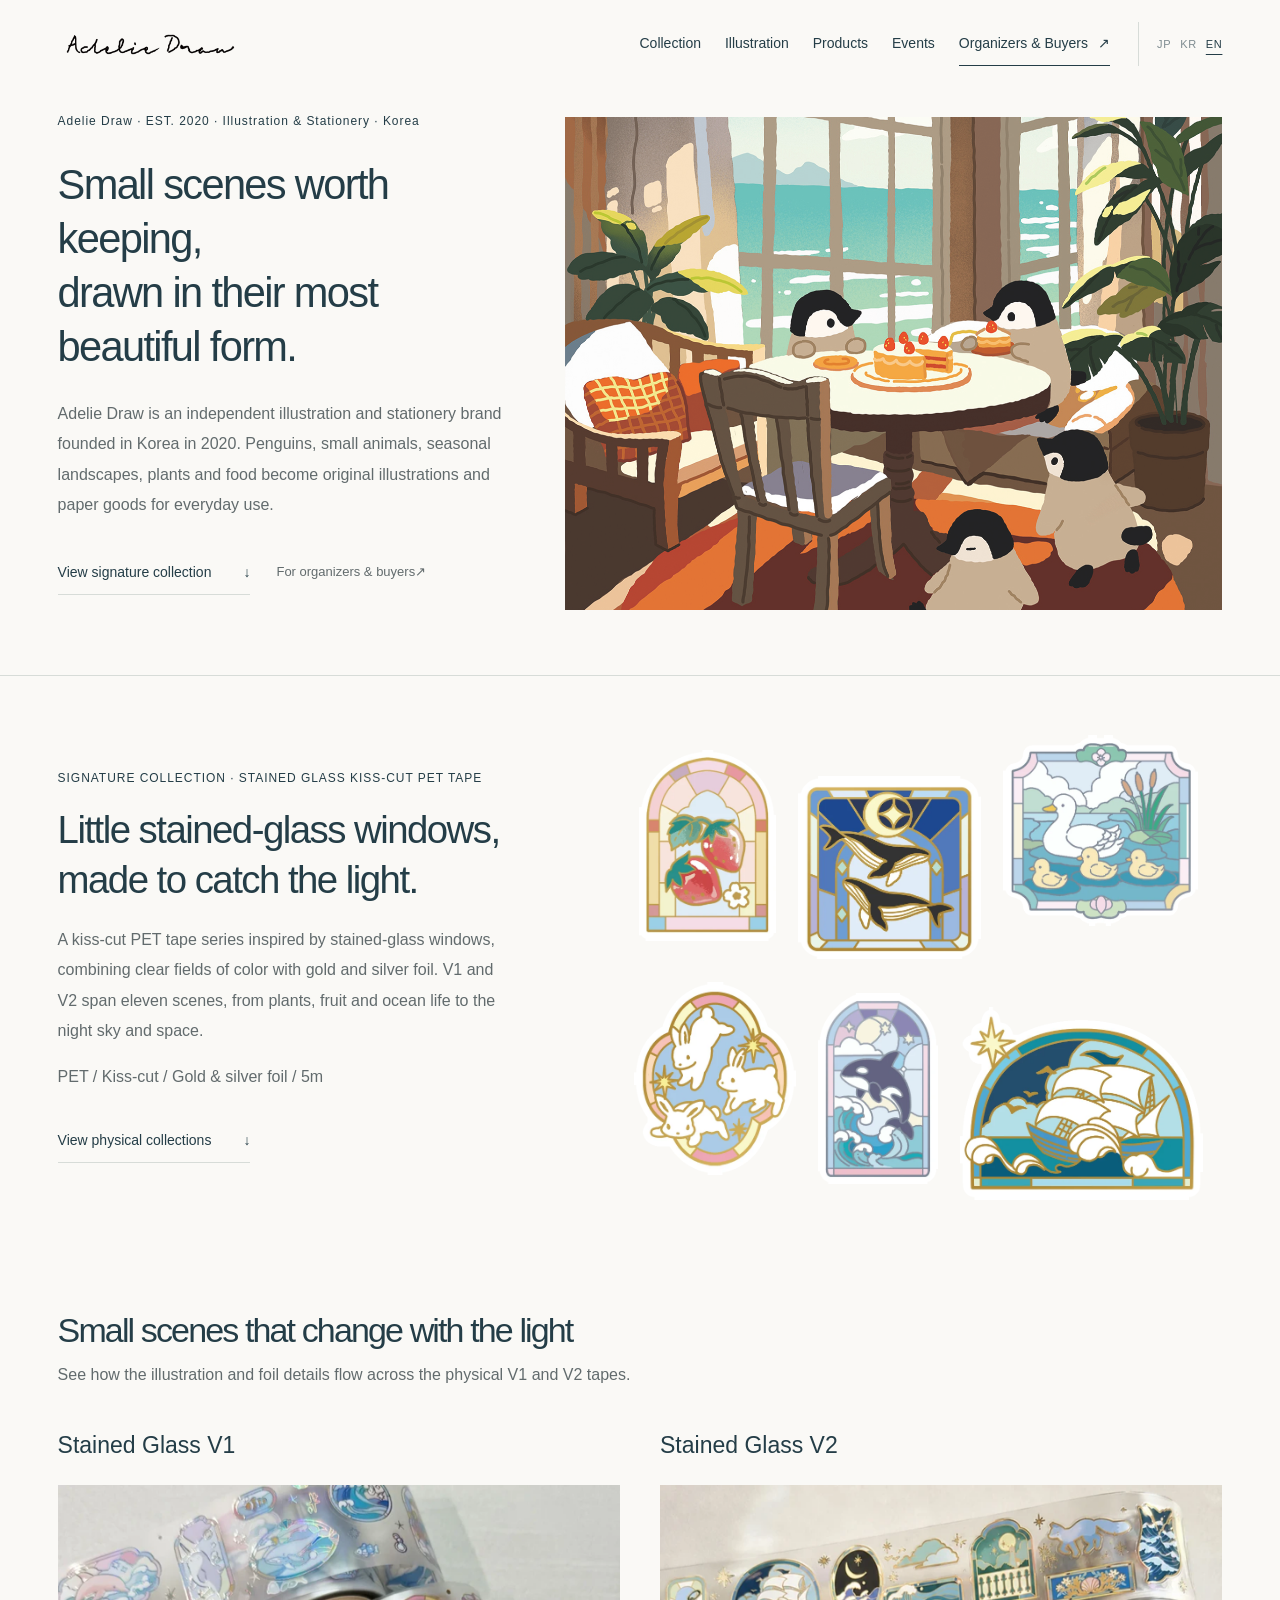
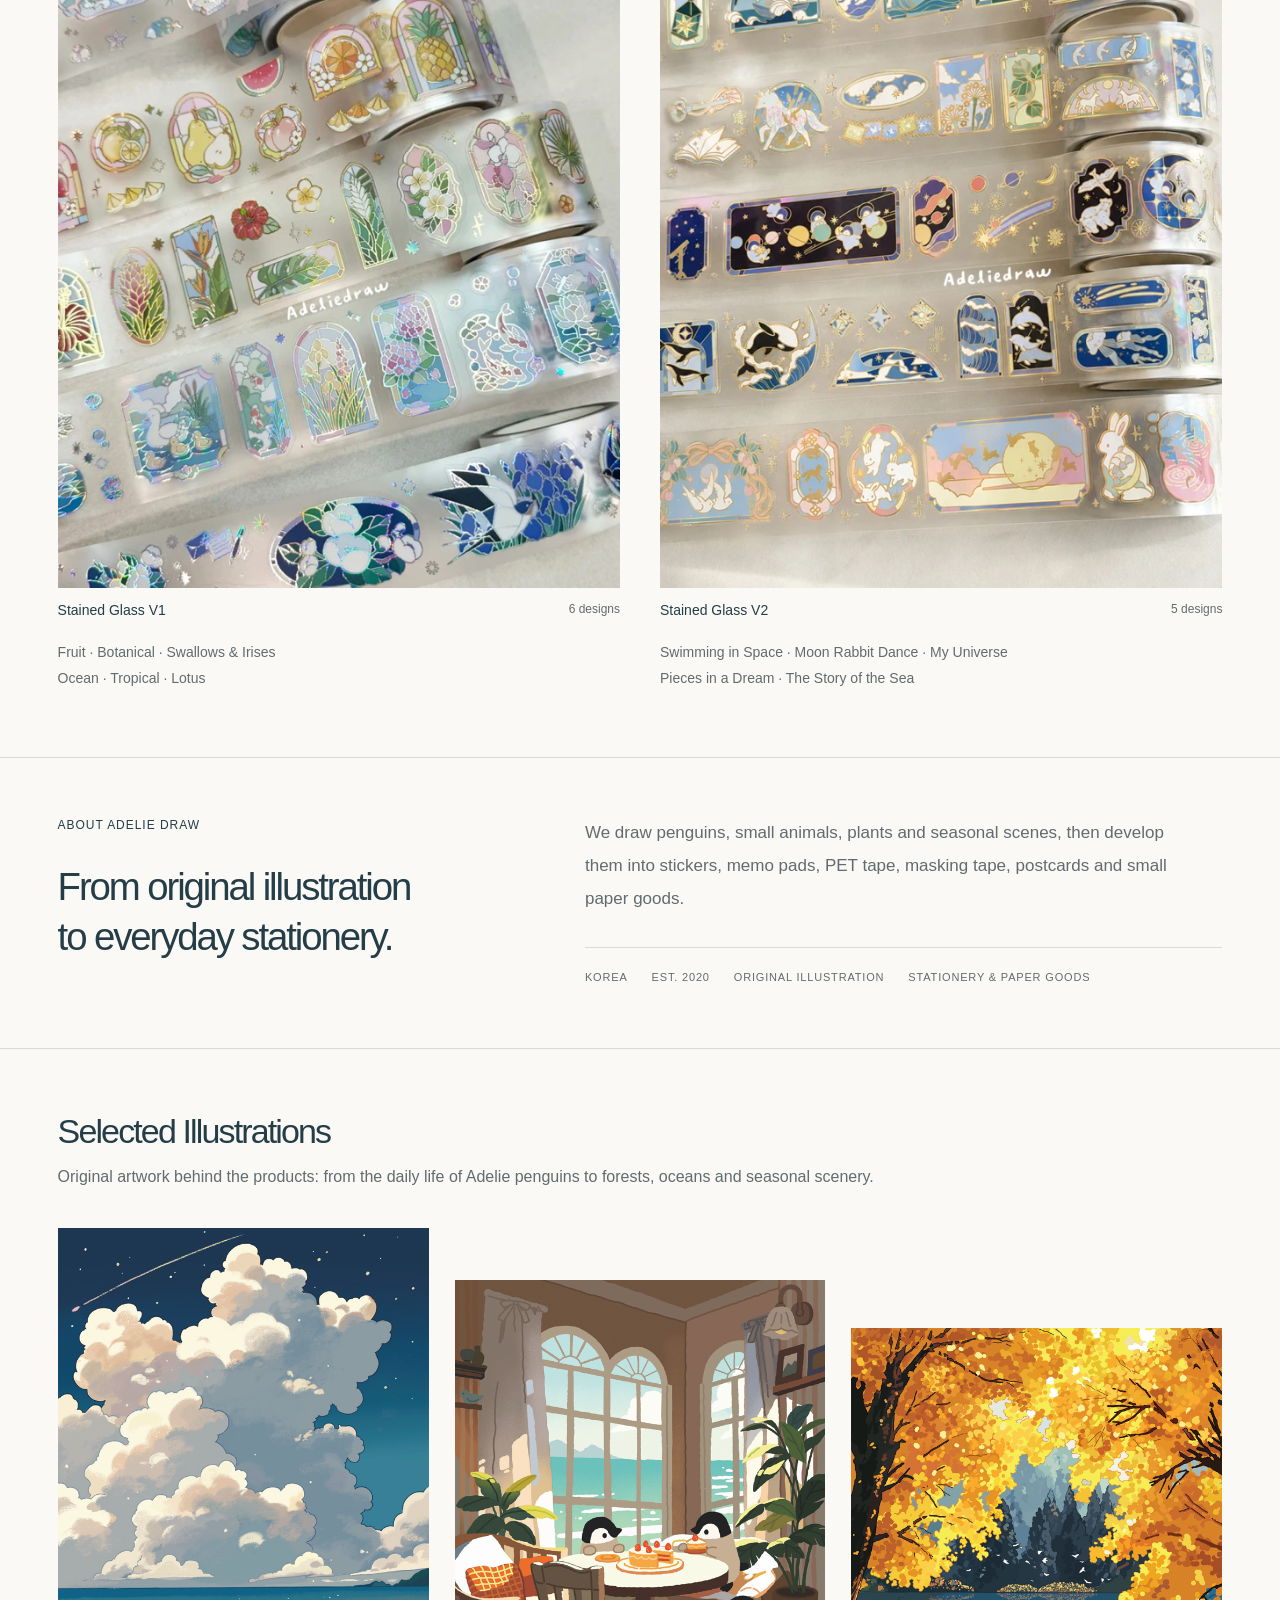
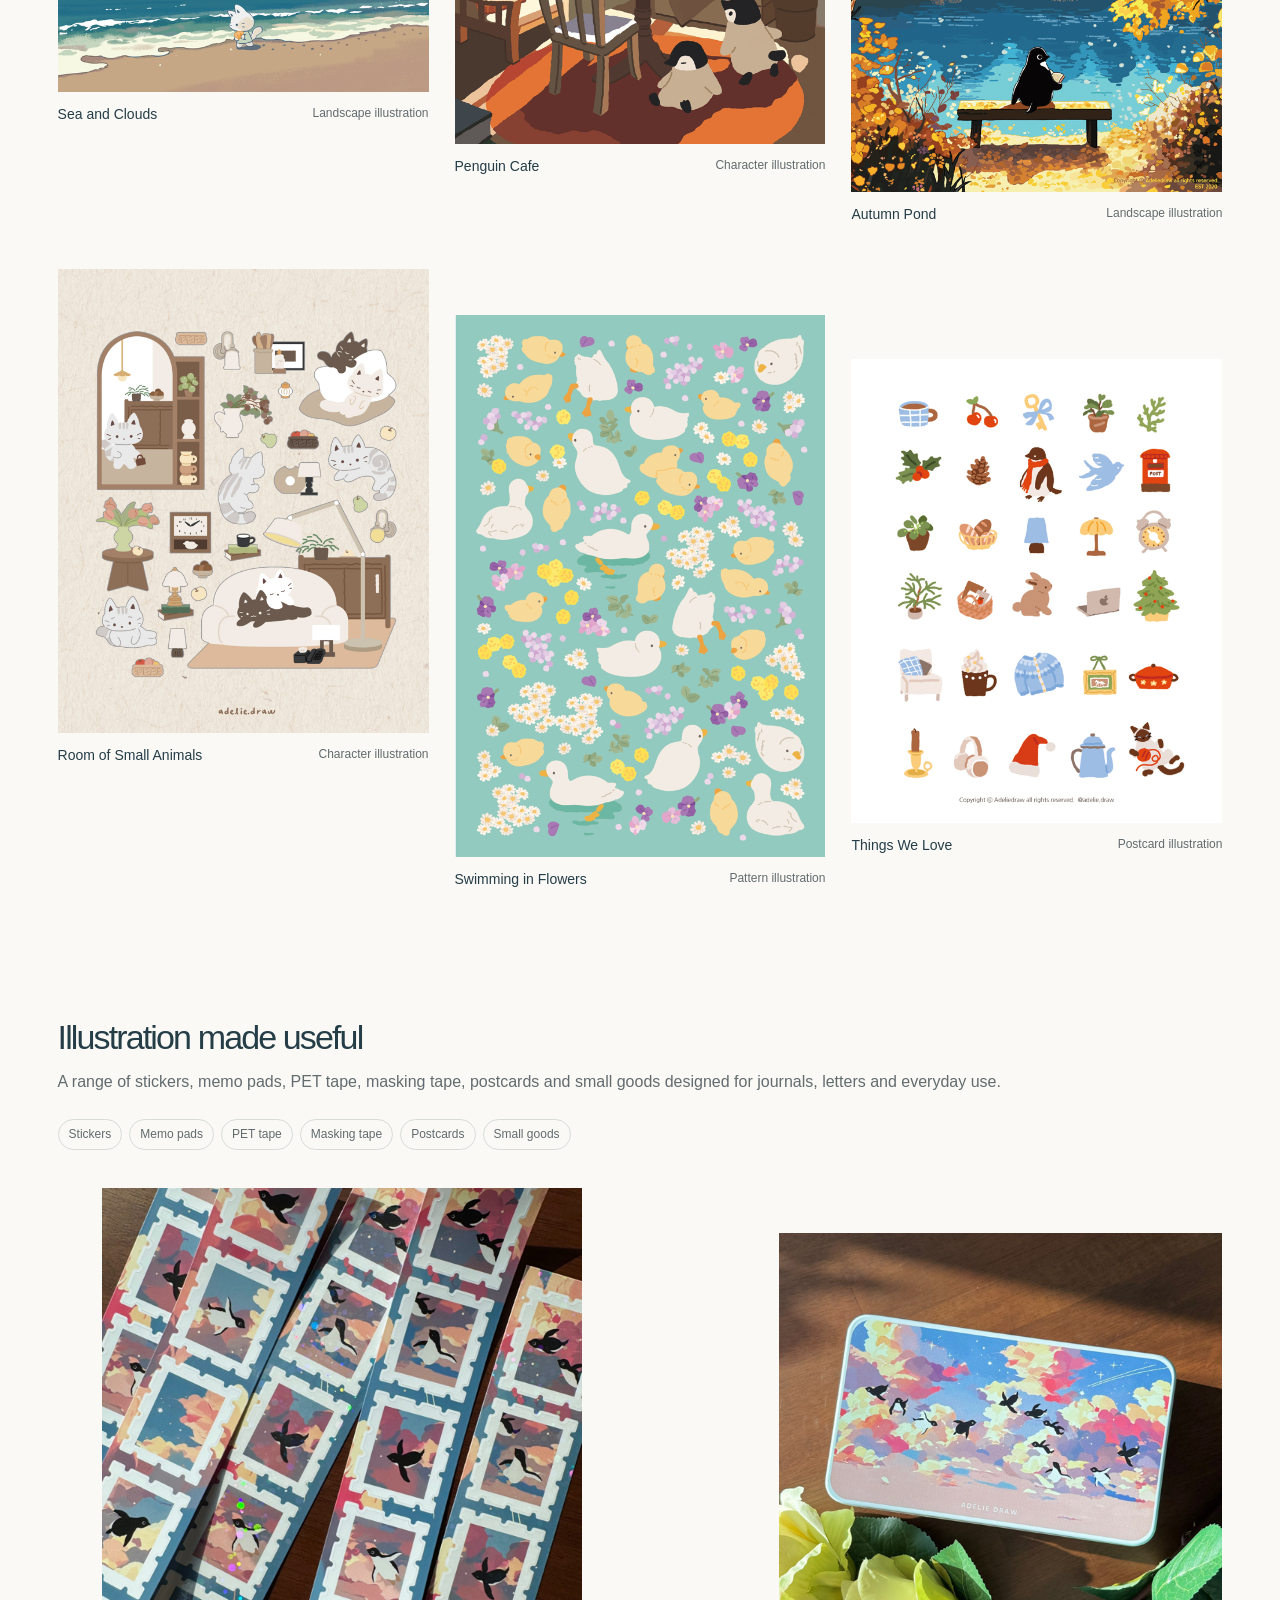
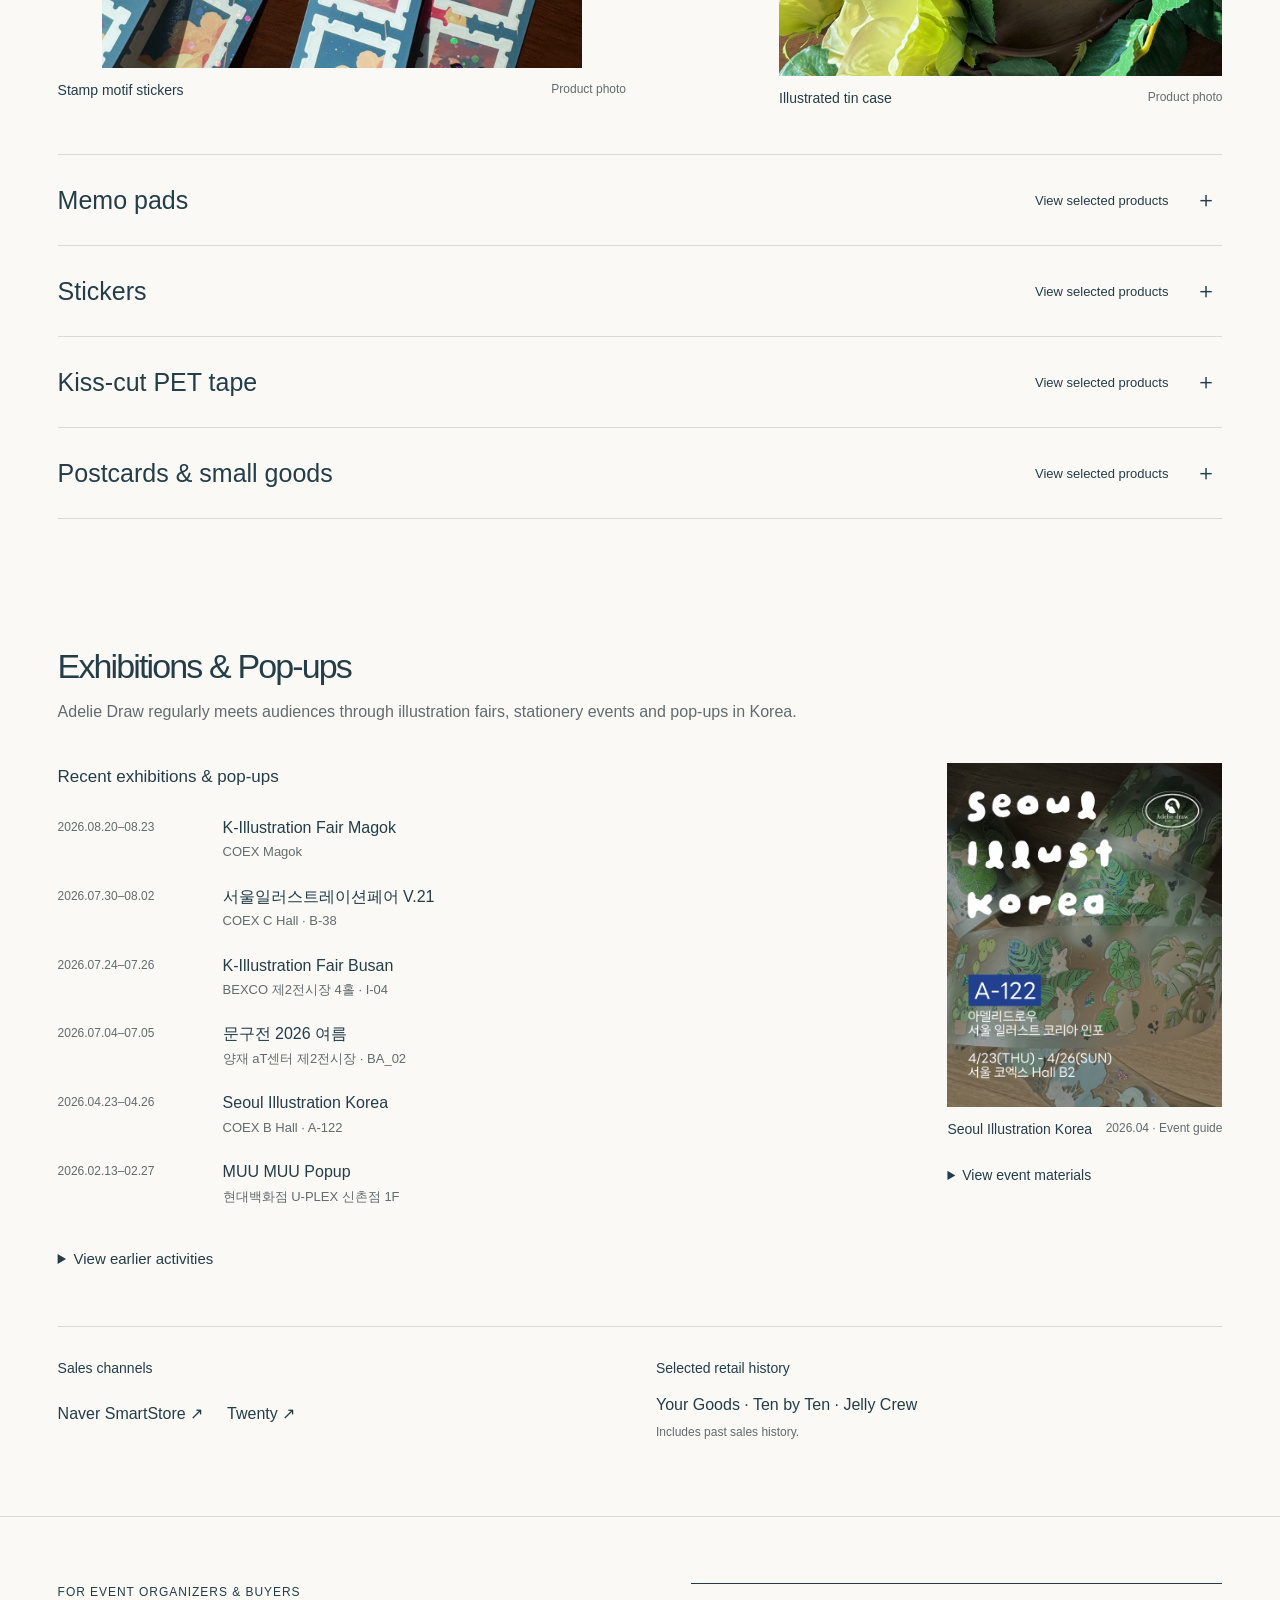
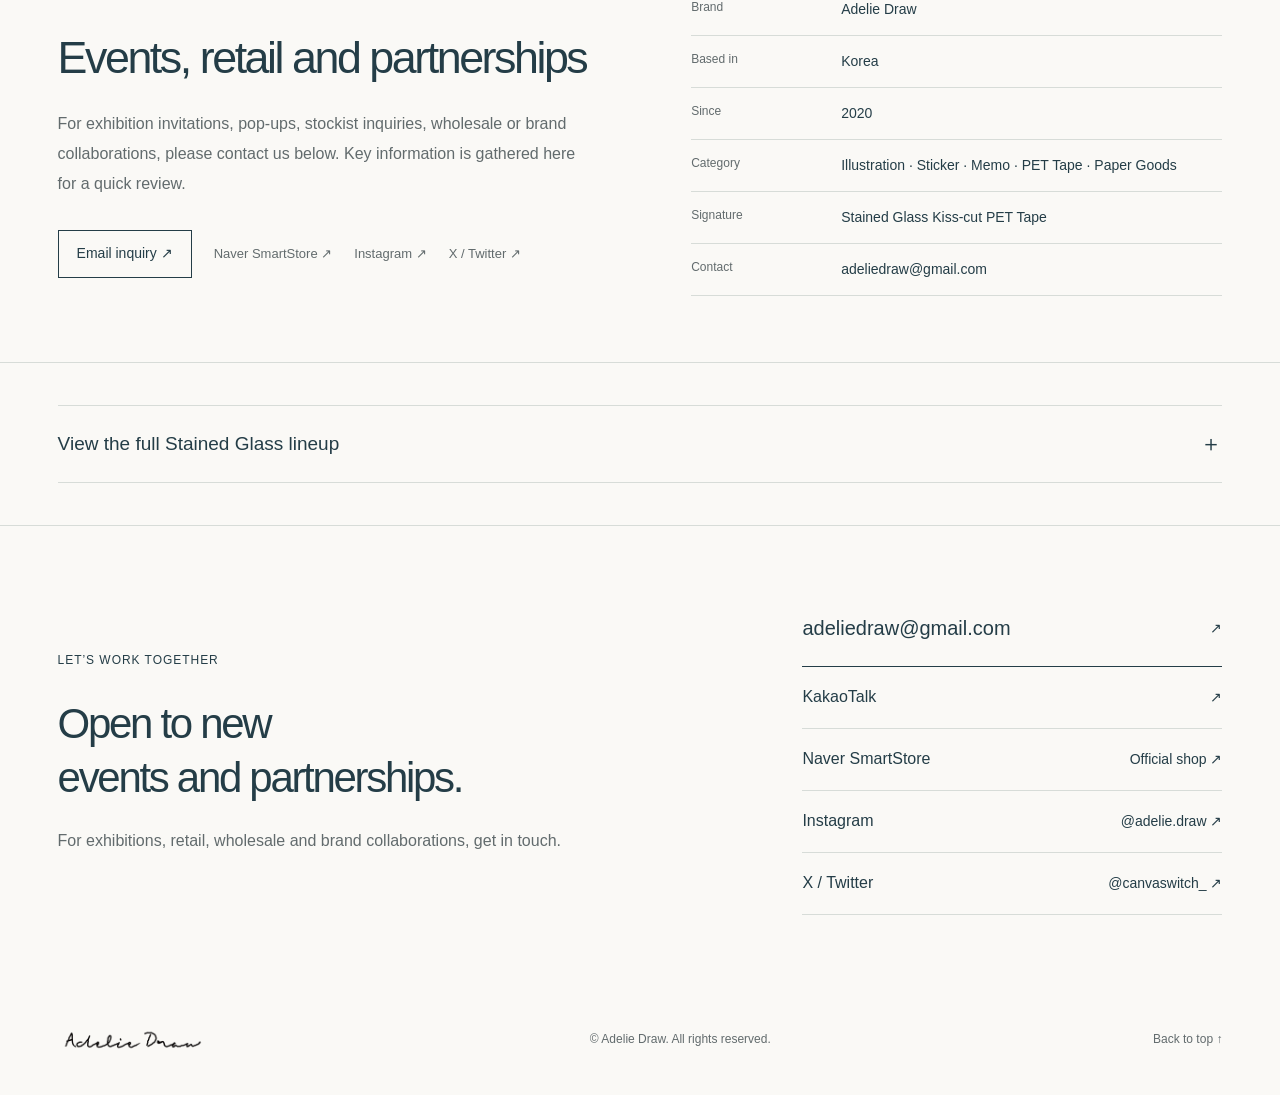
==== public/en/index.html @ 8f174fc6 "feat(portfolio): expose official sales and social channels" ====
<!doctype html>
<html lang="en"><head><meta charset="utf-8"><meta name="viewport" content="width=device-width, initial-scale=1">
<title>Adelie Draw | Korean Illustration &amp; Stationery Brand</title>
<meta name="description" content="Adelie Draw is a Korean illustration and stationery brand creating original artwork, stickers, memo pads, PET tapes and paper goods inspired by penguins, small animals and seasonal scenes.">
<meta name="theme-color" content="#faf9f6">
<link rel="canonical" href="https://info.adeliedraw.com/en/">
<link rel="alternate" hreflang="ja" href="https://info.adeliedraw.com/ja/">
<link rel="alternate" hreflang="ko" href="https://info.adeliedraw.com/">
<link rel="alternate" hreflang="en" href="https://info.adeliedraw.com/en/">
<link rel="alternate" hreflang="x-default" href="https://info.adeliedraw.com/">
<meta property="og:site_name" content="Adelie Draw"><meta property="og:title" content="Adelie Draw | Illustration &amp; Stationery from Korea"><meta property="og:description" content="Original illustration, stationery collections and exhibition history by Adelie Draw."><meta property="og:url" content="https://info.adeliedraw.com/en/"><meta property="og:image" content="https://info.adeliedraw.com/assets/share-1200-c5800b6f.jpg"><meta property="og:image:width" content="1200"><meta property="og:image:height" content="630"><meta property="og:type" content="website"><meta property="og:locale" content="en_US">
<meta name="twitter:card" content="summary_large_image"><meta name="twitter:title" content="Adelie Draw | Illustration &amp; Stationery from Korea"><meta name="twitter:description" content="Original illustration, stationery collections and exhibition history by Adelie Draw."><meta name="twitter:image" content="https://info.adeliedraw.com/assets/share-1200-c5800b6f.jpg">
<link rel="icon" href="../assets/logo-640-71a188d0.webp" type="image/webp"><link rel="sitemap" type="application/xml" href="https://info.adeliedraw.com/sitemap.xml"><link rel="stylesheet" href="../styles.css"><script src="../app.js" defer></script>
<script type="application/ld+json">{"@context": "https://schema.org", "@type": "Organization", "name": "Adelie Draw", "alternateName": "アデリードロー", "url": "https://info.adeliedraw.com/en/", "email": "mailto:adeliedraw@gmail.com", "foundingDate": "2020", "sameAs": ["https://www.instagram.com/adelie.draw/", "https://x.com/canvaswitch_", "https://smartstore.naver.com/adeliedraw", "https://twenty.style/profile/canvaswitch"]}</script></head>
<body><a class="skip" href="#main">Skip to content</a>
<header class="header"><a class="brand" href="#top" aria-label="Adelie Draw home"><img src="../assets/logo-960-53f19fd9.webp" srcset="../assets/logo-640-71a188d0.webp 640w, ../assets/logo-960-53f19fd9.webp 960w" sizes="(max-width: 639px) 92vw, (max-width: 1023px) 45vw, 32vw" width="960" height="192" alt="Adelie Draw" loading="lazy" decoding="async"></a><button class="menu-toggle" type="button" aria-expanded="false" aria-controls="navigation">Menu <span aria-hidden="true">＋</span></button><nav id="navigation" aria-label="Main"><a href="#signature">Collection</a><a href="#works">Illustration</a><a href="#products">Products</a><a href="#exhibitions">Events</a><a href="#organizers">Organizers & Buyers <span aria-hidden="true">↗</span></a><div class="lang-switch" aria-label="Language"><a href="../ja/" lang="ja" hreflang="ja">JP</a><a href="../" lang="ko" hreflang="ko">KR</a><a href="./" lang="en" hreflang="en" aria-current="page">EN</a></div></nav></header>
<main id="main">
<section class="hero wrap" id="top" aria-labelledby="brand-title"><div class="hero-copy"><p class="eyebrow">Adelie Draw · EST. 2020 · Illustration & Stationery · Korea</p><h1 id="brand-title"><span>Small scenes worth keeping,</span> <span>drawn in their most beautiful form.</span></h1><p class="intro">Adelie Draw is an independent illustration and stationery brand founded in Korea in 2020. Penguins, small animals, seasonal landscapes, plants and food become original illustrations and paper goods for everyday use.</p><div class="hero-actions"><a class="text-link" href="#signature">View signature collection <span aria-hidden="true">↓</span></a><a class="quiet-link" href="#organizers">For organizers & buyers <span aria-hidden="true">↗</span></a></div></div><figure class="hero-art"><img src="../assets/hero-1299-640f50bb.webp" srcset="../assets/hero-640-02fce27b.webp 640w, ../assets/hero-1299-640f50bb.webp 1299w" sizes="(max-width: 767px) 92vw, 58vw" width="1299" height="974" alt="Adelie penguins sharing cake in a sunlit cafe" fetchpriority="high" decoding="async"></figure></section>
<section class="glass-hero wrap" id="signature" aria-labelledby="signature-title"><div class="glass-intro"><p class="eyebrow">SIGNATURE COLLECTION · STAINED GLASS KISS-CUT PET TAPE</p><h2 id="signature-title"><span>Little stained-glass windows,</span> <span>made to catch the light.</span></h2><p>A kiss-cut PET tape series inspired by stained-glass windows, combining clear fields of color with gold and silver foil. V1 and V2 span eleven scenes, from plants, fruit and ocean life to the night sky and space.</p><p class="glass-spec">PET / Kiss-cut / Gold & silver foil / 5m</p><a class="text-link" href="#collections">View physical collections <span aria-hidden="true">↓</span></a></div><div class="glass-cluster" aria-label="Signature pieces"><a class="piece" style="--w:310;--h:433" href="../assets/kisscut/kc_0014-01-50399f9a.webp" data-lightbox data-caption="Fruit · Stained Glass V1 · 01/13" data-theme="light" data-width="310" aria-label="Fruit · Stained Glass V1 · 01/13 Enlarge"><img src="../assets/kisscut/kc_0014-01-50399f9a.webp" width="310" height="433" alt="Fruit" loading="lazy" decoding="async"></a><a class="piece" style="--w:417;--h:417" href="../assets/kisscut/kc_0023-01-8949f271.webp" data-lightbox data-caption="Swimming in Space · Stained Glass V2 · 01/11" data-theme="dark" data-width="417" aria-label="Swimming in Space · Stained Glass V2 · 01/11 Enlarge"><img src="../assets/kisscut/kc_0023-01-8949f271.webp" width="417" height="417" alt="Swimming in Space" loading="lazy" decoding="async"></a><a class="piece" style="--w:443;--h:434" href="../assets/kisscut/kc_0016-08-ddae94f2.webp" data-lightbox data-caption="Lotus · Stained Glass V1 · 08/16" data-theme="light" data-width="443" aria-label="Lotus · Stained Glass V1 · 08/16 Enlarge"><img src="../assets/kisscut/kc_0016-08-ddae94f2.webp" width="443" height="434" alt="Lotus" loading="lazy" decoding="async"></a><a class="piece" style="--w:370;--h:438" href="../assets/kisscut/kc_0024-03-611378e8.webp" data-lightbox data-caption="Moon Rabbit Dance · Stained Glass V2 · 03/6" data-theme="dark" data-width="370" aria-label="Moon Rabbit Dance · Stained Glass V2 · 03/6 Enlarge"><img src="../assets/kisscut/kc_0024-03-611378e8.webp" width="370" height="438" alt="Moon Rabbit Dance" loading="lazy" decoding="async"></a><a class="piece" style="--w:271;--h:434" href="../assets/kisscut/kc_0015-02-289e00f9.webp" data-lightbox data-caption="Ocean · Stained Glass V1 · 02/19" data-theme="light" data-width="271" aria-label="Ocean · Stained Glass V1 · 02/19 Enlarge"><img src="../assets/kisscut/kc_0015-02-289e00f9.webp" width="271" height="434" alt="Ocean" loading="lazy" decoding="async"></a><a class="piece" style="--w:554;--h:439" href="../assets/kisscut/kc_0020-02-09dc17ef.webp" data-lightbox data-caption="The Story of the Sea · Stained Glass V2 · 02/9" data-theme="dark" data-width="554" aria-label="The Story of the Sea · Stained Glass V2 · 02/9 Enlarge"><img src="../assets/kisscut/kc_0020-02-09dc17ef.webp" width="554" height="439" alt="The Story of the Sea" loading="lazy" decoding="async"></a></div></section>
<section class="section wrap kisscut-materials" id="collections" aria-labelledby="collection-title"><div class="section-heading"><h2 id="collection-title">Small scenes that change with the light</h2><p>See how the illustration and foil details flow across the physical V1 and V2 tapes.</p></div><div class="collection-pair"><article id="collection-v1"><h3>Stained Glass V1</h3><figure class=""><a class="image-link" href="../assets/collection-v1-800-272611c9.webp" data-lightbox aria-label="Stained Glass V1"><span class="sr-only">Stained Glass V1</span><img src="../assets/collection-v1-800-272611c9.webp" srcset="../assets/collection-v1-640-94d15cc2.webp 640w, ../assets/collection-v1-800-272611c9.webp 800w" sizes="(max-width: 639px) 92vw, (max-width: 1023px) 45vw, 32vw" width="800" height="1000" alt="Stained Glass V1" loading="lazy" decoding="async"></a><figcaption><span>Stained Glass V1</span><span class="caption-detail">6 designs</span></figcaption></figure><p>Fruit · Botanical · Swallows & Irises<br>Ocean · Tropical · Lotus</p></article><article id="collection-v2"><h3>Stained Glass V2</h3><figure class=""><a class="image-link" href="../assets/collection-800-b5604fee.webp" data-lightbox aria-label="Stained Glass V2"><span class="sr-only">Stained Glass V2</span><img src="../assets/collection-800-b5604fee.webp" srcset="../assets/collection-640-39f688e8.webp 640w, ../assets/collection-800-b5604fee.webp 800w" sizes="(max-width: 639px) 92vw, (max-width: 1023px) 45vw, 32vw" width="800" height="1000" alt="Stained Glass V2" loading="lazy" decoding="async"></a><figcaption><span>Stained Glass V2</span><span class="caption-detail">5 designs</span></figcaption></figure><p>Swimming in Space · Moon Rabbit Dance · My Universe<br>Pieces in a Dream · The Story of the Sea</p></article></div></section>
<section class="about-section wrap" id="about" aria-labelledby="about-title"><div><p class="eyebrow">ABOUT ADELIE DRAW</p><h2 id="about-title">From original illustration to everyday stationery.</h2></div><div><p class="about-copy">We draw penguins, small animals, plants and seasonal scenes, then develop them into stickers, memo pads, PET tape, masking tape, postcards and small paper goods.</p><ul class="fact-list"><li>KOREA</li><li>EST. 2020</li><li>ORIGINAL ILLUSTRATION</li><li>STATIONERY &amp; PAPER GOODS</li></ul></div></section>
<section class="section wrap" id="works" aria-labelledby="works-title"><div class="section-heading"><h2 id="works-title">Selected Illustrations</h2><p>Original artwork behind the products: from the daily life of Adelie penguins to forests, oceans and seasonal scenery.</p></div><div class="works-gallery"><figure class=""><a class="image-link" href="../assets/sea-1280-791c4300.webp" data-lightbox aria-label="Sea and Clouds"><span class="sr-only">Sea and Clouds</span><img src="../assets/sea-1280-791c4300.webp" srcset="../assets/sea-640-3817a66d.webp 640w, ../assets/sea-1280-791c4300.webp 1280w" sizes="(max-width: 639px) 92vw, (max-width: 1023px) 45vw, 32vw" width="1280" height="1600" alt="Sea and Clouds" loading="lazy" decoding="async"></a><figcaption><span>Sea and Clouds</span><span class="caption-detail">Landscape illustration</span></figcaption></figure><figure class=""><a class="image-link" href="../assets/cafe-1280-3fc779c8.webp" data-lightbox aria-label="Penguin Cafe"><span class="sr-only">Penguin Cafe</span><img src="../assets/cafe-1280-3fc779c8.webp" srcset="../assets/cafe-640-34a299a8.webp 640w, ../assets/cafe-1280-3fc779c8.webp 1280w" sizes="(max-width: 639px) 92vw, (max-width: 1023px) 45vw, 32vw" width="1280" height="1600" alt="Penguin Cafe" loading="lazy" decoding="async"></a><figcaption><span>Penguin Cafe</span><span class="caption-detail">Character illustration</span></figcaption></figure><figure class=""><a class="image-link" href="../assets/autumn-1080-d01e65e3.webp" data-lightbox aria-label="Autumn Pond"><span class="sr-only">Autumn Pond</span><img src="../assets/autumn-1080-d01e65e3.webp" srcset="../assets/autumn-640-cf03b8c3.webp 640w, ../assets/autumn-1080-d01e65e3.webp 1080w" sizes="(max-width: 639px) 92vw, (max-width: 1023px) 45vw, 32vw" width="1080" height="1351" alt="Autumn Pond" loading="lazy" decoding="async"></a><figcaption><span>Autumn Pond</span><span class="caption-detail">Landscape illustration</span></figcaption></figure><figure class=""><a class="image-link" href="../assets/room-1080-7adec6e8.webp" data-lightbox aria-label="Room of Small Animals"><span class="sr-only">Room of Small Animals</span><img src="../assets/room-1080-7adec6e8.webp" srcset="../assets/room-640-fdd5f24f.webp 640w, ../assets/room-1080-7adec6e8.webp 1080w" sizes="(max-width: 639px) 92vw, (max-width: 1023px) 45vw, 32vw" width="1080" height="1350" alt="Room of Small Animals" loading="lazy" decoding="async"></a><figcaption><span>Room of Small Animals</span><span class="caption-detail">Character illustration</span></figcaption></figure><figure class=""><a class="image-link" href="../assets/flowers-1096-9d5a98dd.webp" data-lightbox aria-label="Swimming in Flowers"><span class="sr-only">Swimming in Flowers</span><img src="../assets/flowers-1096-9d5a98dd.webp" srcset="../assets/flowers-640-51db934f.webp 640w, ../assets/flowers-1096-9d5a98dd.webp 1096w" sizes="(max-width: 639px) 92vw, (max-width: 1023px) 45vw, 32vw" width="1096" height="1600" alt="Swimming in Flowers" loading="lazy" decoding="async"></a><figcaption><span>Swimming in Flowers</span><span class="caption-detail">Pattern illustration</span></figcaption></figure><figure class=""><a class="image-link" href="../assets/love-1080-1a9fa79d.webp" data-lightbox aria-label="Things We Love"><span class="sr-only">Things We Love</span><img src="../assets/love-1080-1a9fa79d.webp" srcset="../assets/love-640-9f982eb0.webp 640w, ../assets/love-1080-1a9fa79d.webp 1080w" sizes="(max-width: 639px) 92vw, (max-width: 1023px) 45vw, 32vw" width="1080" height="1350" alt="Things We Love" loading="lazy" decoding="async"></a><figcaption><span>Things We Love</span><span class="caption-detail">Postcard illustration</span></figcaption></figure></div></section>
<section class="section wrap" id="products" aria-labelledby="products-title"><div class="section-heading"><h2 id="products-title">Illustration made useful</h2><p>A range of stickers, memo pads, PET tape, masking tape, postcards and small goods designed for journals, letters and everyday use.</p><ul class="range-list"><li>Stickers</li><li>Memo pads</li><li>PET tape</li><li>Masking tape</li><li>Postcards</li><li>Small goods</li></ul></div><div class="product-materials"><figure class=""><a class="image-link" href="../assets/stamps-1440-635d942e.webp" data-lightbox aria-label="Stamp motif stickers"><span class="sr-only">Stamp motif stickers</span><img src="../assets/stamps-1440-635d942e.webp" srcset="../assets/stamps-640-3da2fb29.webp 640w, ../assets/stamps-1440-635d942e.webp 1440w" sizes="(max-width: 639px) 92vw, (max-width: 1023px) 45vw, 32vw" width="1440" height="1440" alt="Stamp motif stickers" loading="lazy" decoding="async"></a><figcaption><span>Stamp motif stickers</span><span class="caption-detail">Product photo</span></figcaption></figure><figure class=""><a class="image-link" href="../assets/tin-1440-765bccea.webp" data-lightbox aria-label="Illustrated tin case"><span class="sr-only">Illustrated tin case</span><img src="../assets/tin-1440-765bccea.webp" srcset="../assets/tin-640-a2135627.webp 640w, ../assets/tin-1440-765bccea.webp 1440w" sizes="(max-width: 639px) 92vw, (max-width: 1023px) 45vw, 32vw" width="1440" height="1440" alt="Illustrated tin case" loading="lazy" decoding="async"></a><figcaption><span>Illustrated tin case</span><span class="caption-detail">Product photo</span></figcaption></figure></div><div class="product-categories"><details class="product-category"><summary><span>Memo pads</span><span class="disclosure-action"><span class="when-closed">View selected products</span><span class="when-open">Close</span><b aria-hidden="true">＋</b></span></summary><p class="category-note">Illustrated memo pads for desks, journals and everyday notes.</p><div class="category-gallery"><figure class=""><a class="image-link" href="../assets/memo-moon-800-cedb248d.webp" data-lightbox aria-label="Full Moon Memo"><span class="sr-only">Full Moon Memo</span><img src="../assets/memo-moon-800-cedb248d.webp" srcset="../assets/memo-moon-640-ffd9173c.webp 640w, ../assets/memo-moon-800-cedb248d.webp 800w" sizes="(max-width: 639px) 92vw, (max-width: 1023px) 45vw, 32vw" width="800" height="800" alt="Full Moon Memo" loading="lazy" decoding="async"></a><figcaption><span>Full Moon Memo</span><span class="caption-detail"></span></figcaption></figure><figure class=""><a class="image-link" href="../assets/memo-stars-800-ea6e0d11.webp" data-lightbox aria-label="Star Swim Memo"><span class="sr-only">Star Swim Memo</span><img src="../assets/memo-stars-800-ea6e0d11.webp" srcset="../assets/memo-stars-640-e6df4a5d.webp 640w, ../assets/memo-stars-800-ea6e0d11.webp 800w" sizes="(max-width: 639px) 92vw, (max-width: 1023px) 45vw, 32vw" width="800" height="800" alt="Star Swim Memo" loading="lazy" decoding="async"></a><figcaption><span>Star Swim Memo</span><span class="caption-detail"></span></figcaption></figure><figure class=""><a class="image-link" href="../assets/memo-sea-800-0f0daaac.webp" data-lightbox aria-label="Under the Sea Memo"><span class="sr-only">Under the Sea Memo</span><img src="../assets/memo-sea-800-0f0daaac.webp" srcset="../assets/memo-sea-640-738ee2f0.webp 640w, ../assets/memo-sea-800-0f0daaac.webp 800w" sizes="(max-width: 639px) 92vw, (max-width: 1023px) 45vw, 32vw" width="800" height="800" alt="Under the Sea Memo" loading="lazy" decoding="async"></a><figcaption><span>Under the Sea Memo</span><span class="caption-detail"></span></figcaption></figure><figure class=""><a class="image-link" href="../assets/memo-fresh-800-49707b42.webp" data-lightbox aria-label="Fresh Memo"><span class="sr-only">Fresh Memo</span><img src="../assets/memo-fresh-800-49707b42.webp" srcset="../assets/memo-fresh-640-338b9ffe.webp 640w, ../assets/memo-fresh-800-49707b42.webp 800w" sizes="(max-width: 639px) 92vw, (max-width: 1023px) 45vw, 32vw" width="800" height="800" alt="Fresh Memo" loading="lazy" decoding="async"></a><figcaption><span>Fresh Memo</span><span class="caption-detail"></span></figcaption></figure><figure class=""><a class="image-link" href="../assets/memo-meal-800-a7d973a0.webp" data-lightbox aria-label="Let’s Eat Memo"><span class="sr-only">Let’s Eat Memo</span><img src="../assets/memo-meal-800-a7d973a0.webp" srcset="../assets/memo-meal-640-bb187ceb.webp 640w, ../assets/memo-meal-800-a7d973a0.webp 800w" sizes="(max-width: 639px) 92vw, (max-width: 1023px) 45vw, 32vw" width="800" height="800" alt="Let’s Eat Memo" loading="lazy" decoding="async"></a><figcaption><span>Let’s Eat Memo</span><span class="caption-detail"></span></figcaption></figure><figure class=""><a class="image-link" href="../assets/memo-fox-800-aecdca46.webp" data-lightbox aria-label="Toast Fox Memo"><span class="sr-only">Toast Fox Memo</span><img src="../assets/memo-fox-800-aecdca46.webp" srcset="../assets/memo-fox-640-c78a7fd1.webp 640w, ../assets/memo-fox-800-aecdca46.webp 800w" sizes="(max-width: 639px) 92vw, (max-width: 1023px) 45vw, 32vw" width="800" height="800" alt="Toast Fox Memo" loading="lazy" decoding="async"></a><figcaption><span>Toast Fox Memo</span><span class="caption-detail"></span></figcaption></figure><figure class=""><a class="image-link" href="../assets/memo-green-800-8b0ca7d6.webp" data-lightbox aria-label="Greenery Memo"><span class="sr-only">Greenery Memo</span><img src="../assets/memo-green-800-8b0ca7d6.webp" srcset="../assets/memo-green-640-65ed843d.webp 640w, ../assets/memo-green-800-8b0ca7d6.webp 800w" sizes="(max-width: 639px) 92vw, (max-width: 1023px) 45vw, 32vw" width="800" height="800" alt="Greenery Memo" loading="lazy" decoding="async"></a><figcaption><span>Greenery Memo</span><span class="caption-detail"></span></figcaption></figure></div></details><details class="product-category"><summary><span>Stickers</span><span class="disclosure-action"><span class="when-closed">View selected products</span><span class="when-open">Close</span><b aria-hidden="true">＋</b></span></summary><p class="category-note">Small animal and seasonal scenes for journals, letters and albums.</p><div class="category-gallery"><figure class=""><a class="image-link" href="../assets/sticker-cats-800-e72f70cf.webp" data-lightbox aria-label="Fruit Cats Sticker"><span class="sr-only">Fruit Cats Sticker</span><img src="../assets/sticker-cats-800-e72f70cf.webp" srcset="../assets/sticker-cats-640-f8b04c42.webp 640w, ../assets/sticker-cats-800-e72f70cf.webp 800w" sizes="(max-width: 639px) 92vw, (max-width: 1023px) 45vw, 32vw" width="800" height="800" alt="Fruit Cats Sticker" loading="lazy" decoding="async"></a><figcaption><span>Fruit Cats Sticker</span><span class="caption-detail"></span></figcaption></figure><figure class=""><a class="image-link" href="../assets/sticker-clover-800-06065306.webp" data-lightbox aria-label="Clover &amp; Rabbit Sticker"><span class="sr-only">Clover &amp; Rabbit Sticker</span><img src="../assets/sticker-clover-800-06065306.webp" srcset="../assets/sticker-clover-640-0fa36b8d.webp 640w, ../assets/sticker-clover-800-06065306.webp 800w" sizes="(max-width: 639px) 92vw, (max-width: 1023px) 45vw, 32vw" width="800" height="800" alt="Clover &amp; Rabbit Sticker" loading="lazy" decoding="async"></a><figcaption><span>Clover &amp; Rabbit Sticker</span><span class="caption-detail"></span></figcaption></figure><figure class=""><a class="image-link" href="../assets/sticker-cafe-800-50d658ea.webp" data-lightbox aria-label="Seaside Cafe Sticker"><span class="sr-only">Seaside Cafe Sticker</span><img src="../assets/sticker-cafe-800-50d658ea.webp" srcset="../assets/sticker-cafe-640-c1c77302.webp 640w, ../assets/sticker-cafe-800-50d658ea.webp 800w" sizes="(max-width: 639px) 92vw, (max-width: 1023px) 45vw, 32vw" width="800" height="800" alt="Seaside Cafe Sticker" loading="lazy" decoding="async"></a><figcaption><span>Seaside Cafe Sticker</span><span class="caption-detail"></span></figcaption></figure><figure class=""><a class="image-link" href="../assets/sticker-lemon-800-dbd578d8.webp" data-lightbox aria-label="Lemon Pound Cake Sticker"><span class="sr-only">Lemon Pound Cake Sticker</span><img src="../assets/sticker-lemon-800-dbd578d8.webp" srcset="../assets/sticker-lemon-640-284d84cc.webp 640w, ../assets/sticker-lemon-800-dbd578d8.webp 800w" sizes="(max-width: 639px) 92vw, (max-width: 1023px) 45vw, 32vw" width="800" height="800" alt="Lemon Pound Cake Sticker" loading="lazy" decoding="async"></a><figcaption><span>Lemon Pound Cake Sticker</span><span class="caption-detail"></span></figcaption></figure><figure class=""><a class="image-link" href="../assets/sticker-knitting-800-f86774f1.webp" data-lightbox aria-label="Knitting Time Sticker"><span class="sr-only">Knitting Time Sticker</span><img src="../assets/sticker-knitting-800-f86774f1.webp" srcset="../assets/sticker-knitting-640-57866787.webp 640w, ../assets/sticker-knitting-800-f86774f1.webp 800w" sizes="(max-width: 639px) 92vw, (max-width: 1023px) 45vw, 32vw" width="800" height="800" alt="Knitting Time Sticker" loading="lazy" decoding="async"></a><figcaption><span>Knitting Time Sticker</span><span class="caption-detail"></span></figcaption></figure><figure class=""><a class="image-link" href="../assets/sticker-snow-800-5f1f4e13.webp" data-lightbox aria-label="Snow Fairy Dance Sticker"><span class="sr-only">Snow Fairy Dance Sticker</span><img src="../assets/sticker-snow-800-5f1f4e13.webp" srcset="../assets/sticker-snow-640-9c8e818e.webp 640w, ../assets/sticker-snow-800-5f1f4e13.webp 800w" sizes="(max-width: 639px) 92vw, (max-width: 1023px) 45vw, 32vw" width="800" height="800" alt="Snow Fairy Dance Sticker" loading="lazy" decoding="async"></a><figcaption><span>Snow Fairy Dance Sticker</span><span class="caption-detail"></span></figcaption></figure></div></details><details class="product-category"><summary><span>Kiss-cut PET tape</span><span class="disclosure-action"><span class="when-closed">View selected products</span><span class="when-open">Close</span><b aria-hidden="true">＋</b></span></summary><p class="category-note">Transparent PET decoration tape with individually cut pieces.</p><h3 class="category-subtitle">Stained Glass V1</h3><div class="category-gallery"><figure class=""><a class="image-link" href="../assets/v1-fruit-800-79fd3c45.webp" data-lightbox aria-label="Fruit"><span class="sr-only">Fruit</span><img src="../assets/v1-fruit-800-79fd3c45.webp" srcset="../assets/v1-fruit-640-2c729d69.webp 640w, ../assets/v1-fruit-800-79fd3c45.webp 800w" sizes="(max-width: 639px) 92vw, (max-width: 1023px) 45vw, 32vw" width="800" height="1000" alt="Fruit" loading="lazy" decoding="async"></a><figcaption><span>Fruit</span><span class="caption-detail"></span></figcaption></figure><figure class=""><a class="image-link" href="../assets/v1-botanical-800-26d731a0.webp" data-lightbox aria-label="Botanical"><span class="sr-only">Botanical</span><img src="../assets/v1-botanical-800-26d731a0.webp" srcset="../assets/v1-botanical-640-408aabff.webp 640w, ../assets/v1-botanical-800-26d731a0.webp 800w" sizes="(max-width: 639px) 92vw, (max-width: 1023px) 45vw, 32vw" width="800" height="1000" alt="Botanical" loading="lazy" decoding="async"></a><figcaption><span>Botanical</span><span class="caption-detail"></span></figcaption></figure><figure class=""><a class="image-link" href="../assets/v1-swallow-800-2420fae1.webp" data-lightbox aria-label="Swallows &amp; Irises"><span class="sr-only">Swallows &amp; Irises</span><img src="../assets/v1-swallow-800-2420fae1.webp" srcset="../assets/v1-swallow-640-a74fc9b2.webp 640w, ../assets/v1-swallow-800-2420fae1.webp 800w" sizes="(max-width: 639px) 92vw, (max-width: 1023px) 45vw, 32vw" width="800" height="1000" alt="Swallows &amp; Irises" loading="lazy" decoding="async"></a><figcaption><span>Swallows &amp; Irises</span><span class="caption-detail"></span></figcaption></figure><figure class=""><a class="image-link" href="../assets/v1-ocean-800-bdc6717d.webp" data-lightbox aria-label="Ocean"><span class="sr-only">Ocean</span><img src="../assets/v1-ocean-800-bdc6717d.webp" srcset="../assets/v1-ocean-640-6042cc73.webp 640w, ../assets/v1-ocean-800-bdc6717d.webp 800w" sizes="(max-width: 639px) 92vw, (max-width: 1023px) 45vw, 32vw" width="800" height="1000" alt="Ocean" loading="lazy" decoding="async"></a><figcaption><span>Ocean</span><span class="caption-detail"></span></figcaption></figure><figure class=""><a class="image-link" href="../assets/v1-tropical-800-708687dc.webp" data-lightbox aria-label="Tropical"><span class="sr-only">Tropical</span><img src="../assets/v1-tropical-800-708687dc.webp" srcset="../assets/v1-tropical-640-08b9d568.webp 640w, ../assets/v1-tropical-800-708687dc.webp 800w" sizes="(max-width: 639px) 92vw, (max-width: 1023px) 45vw, 32vw" width="800" height="1000" alt="Tropical" loading="lazy" decoding="async"></a><figcaption><span>Tropical</span><span class="caption-detail"></span></figcaption></figure><figure class=""><a class="image-link" href="../assets/v1-lotus-800-9aa3824a.webp" data-lightbox aria-label="Lotus"><span class="sr-only">Lotus</span><img src="../assets/v1-lotus-800-9aa3824a.webp" srcset="../assets/v1-lotus-640-5aeea92c.webp 640w, ../assets/v1-lotus-800-9aa3824a.webp 800w" sizes="(max-width: 639px) 92vw, (max-width: 1023px) 45vw, 32vw" width="800" height="1000" alt="Lotus" loading="lazy" decoding="async"></a><figcaption><span>Lotus</span><span class="caption-detail"></span></figcaption></figure></div><h3 class="category-subtitle">Stained Glass V2</h3><div class="category-gallery"><figure class=""><a class="image-link" href="../assets/space-800-9f8307cb.webp" data-lightbox aria-label="Swimming in Space"><span class="sr-only">Swimming in Space</span><img src="../assets/space-800-9f8307cb.webp" srcset="../assets/space-640-46b7bf92.webp 640w, ../assets/space-800-9f8307cb.webp 800w" sizes="(max-width: 639px) 92vw, (max-width: 1023px) 45vw, 32vw" width="800" height="1000" alt="Swimming in Space" loading="lazy" decoding="async"></a><figcaption><span>Swimming in Space</span><span class="caption-detail"></span></figcaption></figure><figure class=""><a class="image-link" href="../assets/moon-rabbit-800-cd17cbb2.webp" data-lightbox aria-label="Moon Rabbit Dance"><span class="sr-only">Moon Rabbit Dance</span><img src="../assets/moon-rabbit-800-cd17cbb2.webp" srcset="../assets/moon-rabbit-640-47fb8232.webp 640w, ../assets/moon-rabbit-800-cd17cbb2.webp 800w" sizes="(max-width: 639px) 92vw, (max-width: 1023px) 45vw, 32vw" width="800" height="1000" alt="Moon Rabbit Dance" loading="lazy" decoding="async"></a><figcaption><span>Moon Rabbit Dance</span><span class="caption-detail"></span></figcaption></figure><figure class=""><a class="image-link" href="../assets/universe-800-45fd562a.webp" data-lightbox aria-label="My Universe"><span class="sr-only">My Universe</span><img src="../assets/universe-800-45fd562a.webp" srcset="../assets/universe-640-9dec75f6.webp 640w, ../assets/universe-800-45fd562a.webp 800w" sizes="(max-width: 639px) 92vw, (max-width: 1023px) 45vw, 32vw" width="800" height="1000" alt="My Universe" loading="lazy" decoding="async"></a><figcaption><span>My Universe</span><span class="caption-detail"></span></figcaption></figure><figure class=""><a class="image-link" href="../assets/dream-800-aadb3776.webp" data-lightbox aria-label="Pieces in a Dream"><span class="sr-only">Pieces in a Dream</span><img src="../assets/dream-800-aadb3776.webp" srcset="../assets/dream-640-0755044b.webp 640w, ../assets/dream-800-aadb3776.webp 800w" sizes="(max-width: 639px) 92vw, (max-width: 1023px) 45vw, 32vw" width="800" height="1000" alt="Pieces in a Dream" loading="lazy" decoding="async"></a><figcaption><span>Pieces in a Dream</span><span class="caption-detail"></span></figcaption></figure><figure class=""><a class="image-link" href="../assets/ocean-story-800-e5f500ab.webp" data-lightbox aria-label="The Story of the Sea"><span class="sr-only">The Story of the Sea</span><img src="../assets/ocean-story-800-e5f500ab.webp" srcset="../assets/ocean-story-640-fe69aedd.webp 640w, ../assets/ocean-story-800-e5f500ab.webp 800w" sizes="(max-width: 639px) 92vw, (max-width: 1023px) 45vw, 32vw" width="800" height="1000" alt="The Story of the Sea" loading="lazy" decoding="async"></a><figcaption><span>The Story of the Sea</span><span class="caption-detail"></span></figcaption></figure></div><h3 class="category-subtitle">Animals & everyday scenes</h3><div class="category-gallery"><figure class=""><a class="image-link" href="../assets/tape-penguins-800-c73a4ffc.webp" data-lightbox aria-label="Penguin Friends Kiss-cut Tape"><span class="sr-only">Penguin Friends Kiss-cut Tape</span><img src="../assets/tape-penguins-800-c73a4ffc.webp" srcset="../assets/tape-penguins-640-052e4b10.webp 640w, ../assets/tape-penguins-800-c73a4ffc.webp 800w" sizes="(max-width: 639px) 92vw, (max-width: 1023px) 45vw, 32vw" width="800" height="800" alt="Penguin Friends Kiss-cut Tape" loading="lazy" decoding="async"></a><figcaption><span>Penguin Friends Kiss-cut Tape</span><span class="caption-detail"></span></figcaption></figure><figure class=""><a class="image-link" href="../assets/tape-bread-800-06819e72.webp" data-lightbox aria-label="Bread Time Kiss-cut Tape"><span class="sr-only">Bread Time Kiss-cut Tape</span><img src="../assets/tape-bread-800-06819e72.webp" srcset="../assets/tape-bread-640-6800c2b5.webp 640w, ../assets/tape-bread-800-06819e72.webp 800w" sizes="(max-width: 639px) 92vw, (max-width: 1023px) 45vw, 32vw" width="800" height="800" alt="Bread Time Kiss-cut Tape" loading="lazy" decoding="async"></a><figcaption><span>Bread Time Kiss-cut Tape</span><span class="caption-detail"></span></figcaption></figure><figure class=""><a class="image-link" href="../assets/tape-duck-800-518b7928.webp" data-lightbox aria-label="Morning Glory Duck Kiss-cut Tape"><span class="sr-only">Morning Glory Duck Kiss-cut Tape</span><img src="../assets/tape-duck-800-518b7928.webp" srcset="../assets/tape-duck-640-d7f1ee0a.webp 640w, ../assets/tape-duck-800-518b7928.webp 800w" sizes="(max-width: 639px) 92vw, (max-width: 1023px) 45vw, 32vw" width="800" height="800" alt="Morning Glory Duck Kiss-cut Tape" loading="lazy" decoding="async"></a><figcaption><span>Morning Glory Duck Kiss-cut Tape</span><span class="caption-detail"></span></figcaption></figure></div></details><details class="product-category"><summary><span>Postcards &amp; small goods</span><span class="disclosure-action"><span class="when-closed">View selected products</span><span class="when-open">Close</span><b aria-hidden="true">＋</b></span></summary><p class="category-note">Postcards and small objects that carry the illustrations into everyday life.</p><div class="category-gallery"><figure class=""><a class="image-link" href="../assets/postcard-love-800-bc3b7e4d.webp" data-lightbox aria-label="Things We Love Postcard"><span class="sr-only">Things We Love Postcard</span><img src="../assets/postcard-love-800-bc3b7e4d.webp" srcset="../assets/postcard-love-640-13438082.webp 640w, ../assets/postcard-love-800-bc3b7e4d.webp 800w" sizes="(max-width: 639px) 92vw, (max-width: 1023px) 45vw, 32vw" width="800" height="800" alt="Things We Love Postcard" loading="lazy" decoding="async"></a><figcaption><span>Things We Love Postcard</span><span class="caption-detail"></span></figcaption></figure><figure class=""><a class="image-link" href="../assets/tin-1440-765bccea.webp" data-lightbox aria-label="Illustrated Tin Case"><span class="sr-only">Illustrated Tin Case</span><img src="../assets/tin-1440-765bccea.webp" srcset="../assets/tin-640-a2135627.webp 640w, ../assets/tin-1440-765bccea.webp 1440w" sizes="(max-width: 639px) 92vw, (max-width: 1023px) 45vw, 32vw" width="1440" height="1440" alt="Illustrated Tin Case" loading="lazy" decoding="async"></a><figcaption><span>Illustrated Tin Case</span><span class="caption-detail"></span></figcaption></figure><figure class=""><a class="image-link" href="../assets/round-1440-6835cb6f.webp" data-lightbox aria-label="Small Goods"><span class="sr-only">Small Goods</span><img src="../assets/round-1440-6835cb6f.webp" srcset="../assets/round-640-d61e017c.webp 640w, ../assets/round-1440-6835cb6f.webp 1440w" sizes="(max-width: 639px) 92vw, (max-width: 1023px) 45vw, 32vw" width="1440" height="1440" alt="Small Goods" loading="lazy" decoding="async"></a><figcaption><span>Small Goods</span><span class="caption-detail"></span></figcaption></figure></div></details></div></section>
<section class="section wrap exhibitions" id="exhibitions" aria-labelledby="events-title"><div class="section-heading"><h2 id="events-title">Exhibitions & Pop-ups</h2><p>Adelie Draw regularly meets audiences through illustration fairs, stationery events and pop-ups in Korea.</p></div><div class="event-layout"><div><h3 class="history-heading">Recent exhibitions & pop-ups</h3><ol class="event-list"><li><span class="event-date">2026.08.20–08.23</span><span>K-Illustration Fair Magok</span><span class="event-place">COEX Magok</span></li><li><span class="event-date">2026.07.30–08.02</span><span>서울일러스트레이션페어 V.21</span><span class="event-place">COEX C Hall · B-38</span></li><li><span class="event-date">2026.07.24–07.26</span><span>K-Illustration Fair Busan</span><span class="event-place">BEXCO 제2전시장 4홀 · I-04</span></li><li><span class="event-date">2026.07.04–07.05</span><span>문구전 2026 여름</span><span class="event-place">양재 aT센터 제2전시장 · BA_02</span></li><li><span class="event-date">2026.04.23–04.26</span><span>Seoul Illustration Korea</span><span class="event-place">COEX B Hall · A-122</span></li><li><span class="event-date">2026.02.13–02.27</span><span>MUU MUU Popup</span><span class="event-place">현대백화점 U-PLEX 신촌점 1F</span></li></ol><details class="history-details"><summary>View earlier activities</summary><h3 class="history-heading">Earlier exhibitions</h3><ol class="event-list"><li><span class="event-date">2025.12.25–12.28</span><span>서울일러스트레이션페어</span><span class="event-place">COEX C Hall · D35</span></li><li><span class="event-date">2023.08</span><span>모닝글로리 일러스트 페어</span><span class="event-place">서울 마포 모닝글로리 빌딩</span></li><li><span class="event-date">2022.12.22–12.25</span><span>서울일러스트레이션페어</span><span class="event-place">COEX · G30</span></li></ol><h3 class="history-heading">Brand, collaboration & product activity</h3><ol class="event-list activity-list"><li><span class="event-date">2026.09</span><div><h4>Stained Glass Kiss-cut V2 launched</h4><p>Five V2 designs were introduced through the online market.</p><a class="history-source" href="https://twenty.style/m/canvaswitch/SkSJc16" target="_blank" rel="noopener noreferrer">View record ↗</a></div></li><li><span class="event-date">2023.08</span><div><h4>Second-half online market</h4><p>An online market featured new stickers and existing products.</p><a class="history-source" href="https://twoucan.com/profile/canvaswitch_" target="_blank" rel="noopener noreferrer">View record ↗</a></div></li><li><span class="event-date">2023.07</span><div><h4>Post-fair online mini market</h4><p>New and existing products from the illustration fair were introduced online.</p><a class="history-source" href="https://twoucan.com/profile/canvaswitch_" target="_blank" rel="noopener noreferrer">View record ↗</a></div></li><li><span class="event-date">2023.06</span><div><h4>몽몽스베쮸 × Adelie Draw</h4><p>A collaboration market was announced.</p><a class="history-source" href="https://twoucan.com/profile/canvaswitch_" target="_blank" rel="noopener noreferrer">View record ↗</a></div></li><li><span class="event-date">2023.03</span><div><h4>Spring stationery release</h4><p>Spring products were introduced through SmartStore and Twenty.</p><a class="history-source" href="https://twoucan.com/profile/canvaswitch_" target="_blank" rel="noopener noreferrer">View record ↗</a></div></li><li><span class="event-date">2022.02</span><div><h4>Jelly Crew retail record</h4><p>A past sales and review record remains for a sticker product.</p><a class="history-source" href="https://jellycrew.cafe24.com/article/review/4/76560/" target="_blank" rel="noopener noreferrer">View record ↗</a></div></li><li><span class="event-date">2020</span><div><h4>Adelie Draw founded</h4><p>An illustration brand turning penguins, animals and seasonal scenes into stationery.</p></div></li></ol></details></div><div class="event-archive"><figure class=""><a class="image-link" href="../assets/event-cover-1080-634f0aa9.webp" data-lightbox aria-label="Seoul Illustration Korea"><span class="sr-only">Seoul Illustration Korea</span><img src="../assets/event-cover-1080-634f0aa9.webp" srcset="../assets/event-cover-640-fd67e6a9.webp 640w, ../assets/event-cover-1080-634f0aa9.webp 1080w" sizes="(max-width: 639px) 92vw, (max-width: 1023px) 45vw, 32vw" width="1080" height="1350" alt="Seoul Illustration Korea" loading="lazy" decoding="async"></a><figcaption><span>Seoul Illustration Korea</span><span class="caption-detail">2026.04 · Event guide</span></figcaption></figure><details><summary>View event materials</summary><div class="event-more"><figure class=""><a class="image-link" href="../assets/event-stickers-1080-a33dadfe.webp" data-lightbox aria-label="Sticker lineup"><span class="sr-only">Sticker lineup</span><img src="../assets/event-stickers-1080-a33dadfe.webp" srcset="../assets/event-stickers-640-e7e2124e.webp 640w, ../assets/event-stickers-1080-a33dadfe.webp 1080w" sizes="(max-width: 639px) 92vw, (max-width: 1023px) 45vw, 32vw" width="1080" height="1350" alt="Sticker lineup" loading="lazy" decoding="async"></a><figcaption><span>Sticker lineup</span><span class="caption-detail">2026.04 event material</span></figcaption></figure><figure class=""><a class="image-link" href="../assets/event-paper-1080-79a194af.webp" data-lightbox aria-label="Postcards &amp; small goods"><span class="sr-only">Postcards &amp; small goods</span><img src="../assets/event-paper-1080-79a194af.webp" srcset="../assets/event-paper-640-d6657f07.webp 640w, ../assets/event-paper-1080-79a194af.webp 1080w" sizes="(max-width: 639px) 92vw, (max-width: 1023px) 45vw, 32vw" width="1080" height="1350" alt="Postcards &amp; small goods" loading="lazy" decoding="async"></a><figcaption><span>Postcards &amp; small goods</span><span class="caption-detail">2026.04 event material</span></figcaption></figure></div></details></div></div><div class="channels" id="stockists"><div><h3>Sales channels</h3><a href="https://smartstore.naver.com/adeliedraw" target="_blank" rel="noopener noreferrer">Naver SmartStore ↗</a><a href="https://twenty.style/profile/canvaswitch" target="_blank" rel="noopener noreferrer">Twenty ↗</a></div><div><h3>Selected retail history</h3><p>Your Goods · Ten by Ten · Jelly Crew</p><span class="note">Includes past sales history.</span></div></div></section>
<section class="organizer wrap" id="organizers" aria-labelledby="organizer-title"><div class="organizer-copy"><p class="eyebrow">FOR EVENT ORGANIZERS & BUYERS</p><h2 id="organizer-title">Events, retail and partnerships</h2><p>For exhibition invitations, pop-ups, stockist inquiries, wholesale or brand collaborations, please contact us below. Key information is gathered here for a quick review.</p><div class="organizer-actions"><a class="button-link" href="mailto:adeliedraw@gmail.com">Email inquiry ↗</a><a class="quiet-link" href="https://smartstore.naver.com/adeliedraw" target="_blank" rel="noopener noreferrer">Naver SmartStore ↗</a><a class="quiet-link" href="https://www.instagram.com/adelie.draw/" target="_blank" rel="noopener noreferrer">Instagram ↗</a><a class="quiet-link" href="https://x.com/canvaswitch_" target="_blank" rel="noopener noreferrer">X / Twitter ↗</a></div></div><dl class="organizer-facts"><div><dt>Brand</dt><dd>Adelie Draw</dd></div><div><dt>Based in</dt><dd>Korea</dd></div><div><dt>Since</dt><dd>2020</dd></div><div><dt>Category</dt><dd>Illustration · Sticker · Memo · PET Tape · Paper Goods</dd></div><div><dt>Signature</dt><dd>Stained Glass Kiss-cut PET Tape</dd></div><div><dt>Contact</dt><dd>adeliedraw@gmail.com</dd></div></dl></section>
<section class="archive wrap" id="archive"><details class="archive-details"><summary><span>View the full Stained Glass lineup</span><span aria-hidden="true">＋</span></summary><p class="archive-note">Explore representative pieces from all six V1 and five V2 designs.</p><section class="glass-window glass-v1" id="series-v1" aria-labelledby="v1-title"><div class="wrap"><div class="glass-head"><p class="eyebrow">FIRST COLLECTION · Stained Glass V1</p><h2 id="v1-title">Daylight windows</h2><p class="glass-lead">Fruit, ocean, lotus, tropical plants, swallows and irises, and botanical scenes in six daylight windows.</p></div><div class="works"><article class="work"><div class="work-pieces"><a class="piece" style="--w:310;--h:433" href="../assets/kisscut/kc_0014-01-50399f9a.webp" data-lightbox data-caption="Fruit · Stained Glass V1 · 01/13" data-theme="light" data-width="310" aria-label="Fruit · Stained Glass V1 · 01/13 Enlarge"><img src="../assets/kisscut/kc_0014-01-50399f9a.webp" width="310" height="433" alt="Fruit" loading="lazy" decoding="async"></a><a class="piece" style="--w:287;--h:431" href="../assets/kisscut/kc_0014-09-021bf2a0.webp" data-lightbox data-caption="Fruit · Stained Glass V1 · 09/13" data-theme="light" data-width="287" aria-label="Fruit · Stained Glass V1 · 09/13 Enlarge"><img src="../assets/kisscut/kc_0014-09-021bf2a0.webp" width="287" height="431" alt="Fruit" loading="lazy" decoding="async"></a><a class="piece" style="--w:334;--h:430" href="../assets/kisscut/kc_0014-11-56caccda.webp" data-lightbox data-caption="Fruit · Stained Glass V1 · 11/13" data-theme="light" data-width="334" aria-label="Fruit · Stained Glass V1 · 11/13 Enlarge"><img src="../assets/kisscut/kc_0014-11-56caccda.webp" width="334" height="430" alt="Fruit" loading="lazy" decoding="async"></a></div><h3>Fruit</h3><p>Summer fruit ripening inside a window frame</p></article><article class="work"><div class="work-pieces"><a class="piece" style="--w:271;--h:434" href="../assets/kisscut/kc_0015-02-289e00f9.webp" data-lightbox data-caption="Ocean · Stained Glass V1 · 02/19" data-theme="light" data-width="271" aria-label="Ocean · Stained Glass V1 · 02/19 Enlarge"><img src="../assets/kisscut/kc_0015-02-289e00f9.webp" width="271" height="434" alt="Ocean" loading="lazy" decoding="async"></a><a class="piece" style="--w:339;--h:330" href="../assets/kisscut/kc_0015-05-2c74c262.webp" data-lightbox data-caption="Ocean · Stained Glass V1 · 05/19" data-theme="light" data-width="339" aria-label="Ocean · Stained Glass V1 · 05/19 Enlarge"><img src="../assets/kisscut/kc_0015-05-2c74c262.webp" width="339" height="330" alt="Ocean" loading="lazy" decoding="async"></a><a class="piece" style="--w:285;--h:290" href="../assets/kisscut/kc_0015-16-d7dd3a4d.webp" data-lightbox data-caption="Ocean · Stained Glass V1 · 16/19" data-theme="light" data-width="285" aria-label="Ocean · Stained Glass V1 · 16/19 Enlarge"><img src="../assets/kisscut/kc_0015-16-d7dd3a4d.webp" width="285" height="290" alt="Ocean" loading="lazy" decoding="async"></a></div><h3>Ocean</h3><p>Orcas, a sea turtle and breaking waves</p></article><article class="work"><div class="work-pieces"><a class="piece" style="--w:276;--h:436" href="../assets/kisscut/kc_0016-01-1fa758cc.webp" data-lightbox data-caption="Lotus · Stained Glass V1 · 01/16" data-theme="light" data-width="276" aria-label="Lotus · Stained Glass V1 · 01/16 Enlarge"><img src="../assets/kisscut/kc_0016-01-1fa758cc.webp" width="276" height="436" alt="Lotus" loading="lazy" decoding="async"></a><a class="piece" style="--w:443;--h:434" href="../assets/kisscut/kc_0016-08-ddae94f2.webp" data-lightbox data-caption="Lotus · Stained Glass V1 · 08/16" data-theme="light" data-width="443" aria-label="Lotus · Stained Glass V1 · 08/16 Enlarge"><img src="../assets/kisscut/kc_0016-08-ddae94f2.webp" width="443" height="434" alt="Lotus" loading="lazy" decoding="async"></a><a class="piece" style="--w:284;--h:317" href="../assets/kisscut/kc_0016-13-b31a1357.webp" data-lightbox data-caption="Lotus · Stained Glass V1 · 13/16" data-theme="light" data-width="284" aria-label="Lotus · Stained Glass V1 · 13/16 Enlarge"><img src="../assets/kisscut/kc_0016-13-b31a1357.webp" width="284" height="317" alt="Lotus" loading="lazy" decoding="async"></a></div><h3>Lotus</h3><p>Lotus pond, duck family and koi</p></article><article class="work"><div class="work-pieces"><a class="piece" style="--w:279;--h:433" href="../assets/kisscut/kc_0017-01-9a5a2761.webp" data-lightbox data-caption="Tropical · Stained Glass V1 · 01/16" data-theme="light" data-width="279" aria-label="Tropical · Stained Glass V1 · 01/16 Enlarge"><img src="../assets/kisscut/kc_0017-01-9a5a2761.webp" width="279" height="433" alt="Tropical" loading="lazy" decoding="async"></a><a class="piece" style="--w:264;--h:433" href="../assets/kisscut/kc_0017-03-6ba9de5d.webp" data-lightbox data-caption="Tropical · Stained Glass V1 · 03/16" data-theme="light" data-width="264" aria-label="Tropical · Stained Glass V1 · 03/16 Enlarge"><img src="../assets/kisscut/kc_0017-03-6ba9de5d.webp" width="264" height="433" alt="Tropical" loading="lazy" decoding="async"></a><a class="piece" style="--w:283;--h:338" href="../assets/kisscut/kc_0017-11-ce801803.webp" data-lightbox data-caption="Tropical · Stained Glass V1 · 11/16" data-theme="light" data-width="283" aria-label="Tropical · Stained Glass V1 · 11/16 Enlarge"><img src="../assets/kisscut/kc_0017-11-ce801803.webp" width="283" height="338" alt="Tropical" loading="lazy" decoding="async"></a></div><h3>Tropical</h3><p>Hibiscus, bird-of-paradise flowers and palm leaves</p></article><article class="work"><div class="work-pieces"><a class="piece" style="--w:312;--h:293" href="../assets/kisscut/kc_0018-02-4c1d57bf.webp" data-lightbox data-caption="Swallows &amp; Irises · Stained Glass V1 · 02/8" data-theme="light" data-width="312" aria-label="Swallows &amp; Irises · Stained Glass V1 · 02/8 Enlarge"><img src="../assets/kisscut/kc_0018-02-4c1d57bf.webp" width="312" height="293" alt="Swallows &amp; Irises" loading="lazy" decoding="async"></a><a class="piece" style="--w:530;--h:318" href="../assets/kisscut/kc_0018-06-b0c9c9f0.webp" data-lightbox data-caption="Swallows &amp; Irises · Stained Glass V1 · 06/8" data-theme="light" data-width="530" aria-label="Swallows &amp; Irises · Stained Glass V1 · 06/8 Enlarge"><img src="../assets/kisscut/kc_0018-06-b0c9c9f0.webp" width="530" height="318" alt="Swallows &amp; Irises" loading="lazy" decoding="async"></a><a class="piece" style="--w:309;--h:312" href="../assets/kisscut/kc_0018-08-126d2611.webp" data-lightbox data-caption="Swallows &amp; Irises · Stained Glass V1 · 08/8" data-theme="light" data-width="309" aria-label="Swallows &amp; Irises · Stained Glass V1 · 08/8 Enlarge"><img src="../assets/kisscut/kc_0018-08-126d2611.webp" width="309" height="312" alt="Swallows &amp; Irises" loading="lazy" decoding="async"></a></div><h3>Swallows &amp; Irises</h3><p>Swallows flying between irises and white flowers</p></article><article class="work"><div class="work-pieces"><a class="piece" style="--w:315;--h:437" href="../assets/kisscut/kc_0019-02-9e3119fe.webp" data-lightbox data-caption="Botanical · Stained Glass V1 · 02/11" data-theme="light" data-width="315" aria-label="Botanical · Stained Glass V1 · 02/11 Enlarge"><img src="../assets/kisscut/kc_0019-02-9e3119fe.webp" width="315" height="437" alt="Botanical" loading="lazy" decoding="async"></a><a class="piece" style="--w:246;--h:438" href="../assets/kisscut/kc_0019-06-dce5941b.webp" data-lightbox data-caption="Botanical · Stained Glass V1 · 06/11" data-theme="light" data-width="246" aria-label="Botanical · Stained Glass V1 · 06/11 Enlarge"><img src="../assets/kisscut/kc_0019-06-dce5941b.webp" width="246" height="438" alt="Botanical" loading="lazy" decoding="async"></a><a class="piece" style="--w:280;--h:439" href="../assets/kisscut/kc_0019-11-af9c29ba.webp" data-lightbox data-caption="Botanical · Stained Glass V1 · 11/11" data-theme="light" data-width="280" aria-label="Botanical · Stained Glass V1 · 11/11 Enlarge"><img src="../assets/kisscut/kc_0019-11-af9c29ba.webp" width="280" height="439" alt="Botanical" loading="lazy" decoding="async"></a></div><h3>Botanical</h3><p>Peonies, wisteria, lily-of-the-valley and a small bird</p></article></div><div class="glass-foot"><p class="glass-status">Select a piece to enlarge it.</p><a class="text-link" href="#collection-v1">Stained Glass V1 View physical tape <span aria-hidden="true">↑</span></a></div></div></section><section class="glass-window glass-v2" id="series-v2" aria-labelledby="v2-title"><div class="wrap"><div class="glass-head"><p class="eyebrow">SECOND COLLECTION · Stained Glass V2</p><h2 id="v2-title">Night windows</h2><p class="glass-lead">The Story of the Sea, Pieces in a Dream, My Universe, Swimming in Space and Moon Rabbit Dance: five windows from the night sea to space.</p></div><div class="works"><article class="work"><div class="work-pieces"><a class="piece" style="--w:554;--h:439" href="../assets/kisscut/kc_0020-02-09dc17ef.webp" data-lightbox data-caption="The Story of the Sea · Stained Glass V2 · 02/9" data-theme="dark" data-width="554" aria-label="The Story of the Sea · Stained Glass V2 · 02/9 Enlarge"><img src="../assets/kisscut/kc_0020-02-09dc17ef.webp" width="554" height="439" alt="The Story of the Sea" loading="lazy" decoding="async"></a><a class="piece" style="--w:356;--h:439" href="../assets/kisscut/kc_0020-06-a4e4c7ae.webp" data-lightbox data-caption="The Story of the Sea · Stained Glass V2 · 06/9" data-theme="dark" data-width="356" aria-label="The Story of the Sea · Stained Glass V2 · 06/9 Enlarge"><img src="../assets/kisscut/kc_0020-06-a4e4c7ae.webp" width="356" height="439" alt="The Story of the Sea" loading="lazy" decoding="async"></a><a class="piece" style="--w:331;--h:439" href="../assets/kisscut/kc_0020-03-79cfa67b.webp" data-lightbox data-caption="The Story of the Sea · Stained Glass V2 · 03/9" data-theme="dark" data-width="331" aria-label="The Story of the Sea · Stained Glass V2 · 03/9 Enlarge"><img src="../assets/kisscut/kc_0020-03-79cfa67b.webp" width="331" height="439" alt="The Story of the Sea" loading="lazy" decoding="async"></a></div><h3>The Story of the Sea</h3><p>Sailing ship, lighthouse and moon on the night sea</p></article><article class="work"><div class="work-pieces"><a class="piece" style="--w:441;--h:410" href="../assets/kisscut/kc_0021-03-f2b33054.webp" data-lightbox data-caption="Pieces in a Dream · Stained Glass V2 · 03/10" data-theme="dark" data-width="441" aria-label="Pieces in a Dream · Stained Glass V2 · 03/10 Enlarge"><img src="../assets/kisscut/kc_0021-03-f2b33054.webp" width="441" height="410" alt="Pieces in a Dream" loading="lazy" decoding="async"></a><a class="piece" style="--w:354;--h:437" href="../assets/kisscut/kc_0021-06-ff43df4a.webp" data-lightbox data-caption="Pieces in a Dream · Stained Glass V2 · 06/10" data-theme="dark" data-width="354" aria-label="Pieces in a Dream · Stained Glass V2 · 06/10 Enlarge"><img src="../assets/kisscut/kc_0021-06-ff43df4a.webp" width="354" height="437" alt="Pieces in a Dream" loading="lazy" decoding="async"></a><a class="piece" style="--w:380;--h:253" href="../assets/kisscut/kc_0021-02-d07c978e.webp" data-lightbox data-caption="Pieces in a Dream · Stained Glass V2 · 02/10" data-theme="dark" data-width="380" aria-label="Pieces in a Dream · Stained Glass V2 · 02/10 Enlarge"><img src="../assets/kisscut/kc_0021-02-d07c978e.webp" width="380" height="253" alt="Pieces in a Dream" loading="lazy" decoding="async"></a></div><h3>Pieces in a Dream</h3><p>An open book, a white fox and a dandelion window</p></article><article class="work"><div class="work-pieces"><a class="piece" style="--w:988;--h:439" href="../assets/kisscut/kc_0022-02-1d4cfe87.webp" data-lightbox data-caption="My Universe · Stained Glass V2 · 02/11" data-theme="dark" data-width="988" aria-label="My Universe · Stained Glass V2 · 02/11 Enlarge"><img src="../assets/kisscut/kc_0022-02-1d4cfe87.webp" width="988" height="439" alt="My Universe" loading="lazy" decoding="async"></a><a class="piece" style="--w:405;--h:407" href="../assets/kisscut/kc_0022-11-a66e28cf.webp" data-lightbox data-caption="My Universe · Stained Glass V2 · 11/11" data-theme="dark" data-width="405" aria-label="My Universe · Stained Glass V2 · 11/11 Enlarge"><img src="../assets/kisscut/kc_0022-11-a66e28cf.webp" width="405" height="407" alt="My Universe" loading="lazy" decoding="async"></a><a class="piece" style="--w:274;--h:439" href="../assets/kisscut/kc_0022-03-01b64959.webp" data-lightbox data-caption="My Universe · Stained Glass V2 · 03/11" data-theme="dark" data-width="274" aria-label="My Universe · Stained Glass V2 · 03/11 Enlarge"><img src="../assets/kisscut/kc_0022-03-01b64959.webp" width="274" height="439" alt="My Universe" loading="lazy" decoding="async"></a></div><h3>My Universe</h3><p>Penguins drifting between planets</p></article><article class="work"><div class="work-pieces"><a class="piece" style="--w:417;--h:417" href="../assets/kisscut/kc_0023-01-8949f271.webp" data-lightbox data-caption="Swimming in Space · Stained Glass V2 · 01/11" data-theme="dark" data-width="417" aria-label="Swimming in Space · Stained Glass V2 · 01/11 Enlarge"><img src="../assets/kisscut/kc_0023-01-8949f271.webp" width="417" height="417" alt="Swimming in Space" loading="lazy" decoding="async"></a><a class="piece" style="--w:467;--h:434" href="../assets/kisscut/kc_0023-02-1e6c7aed.webp" data-lightbox data-caption="Swimming in Space · Stained Glass V2 · 02/11" data-theme="dark" data-width="467" aria-label="Swimming in Space · Stained Glass V2 · 02/11 Enlarge"><img src="../assets/kisscut/kc_0023-02-1e6c7aed.webp" width="467" height="434" alt="Swimming in Space" loading="lazy" decoding="async"></a><a class="piece" style="--w:289;--h:440" href="../assets/kisscut/kc_0023-08-27d0b217.webp" data-lightbox data-caption="Swimming in Space · Stained Glass V2 · 08/11" data-theme="dark" data-width="289" aria-label="Swimming in Space · Stained Glass V2 · 08/11 Enlarge"><img src="../assets/kisscut/kc_0023-08-27d0b217.webp" width="289" height="440" alt="Swimming in Space" loading="lazy" decoding="async"></a></div><h3>Swimming in Space</h3><p>Whales and orcas swimming under moonlight</p></article><article class="work"><div class="work-pieces"><a class="piece" style="--w:693;--h:438" href="../assets/kisscut/kc_0024-01-97859a13.webp" data-lightbox data-caption="Moon Rabbit Dance · Stained Glass V2 · 01/6" data-theme="dark" data-width="693" aria-label="Moon Rabbit Dance · Stained Glass V2 · 01/6 Enlarge"><img src="../assets/kisscut/kc_0024-01-97859a13.webp" width="693" height="438" alt="Moon Rabbit Dance" loading="lazy" decoding="async"></a><a class="piece" style="--w:370;--h:438" href="../assets/kisscut/kc_0024-03-611378e8.webp" data-lightbox data-caption="Moon Rabbit Dance · Stained Glass V2 · 03/6" data-theme="dark" data-width="370" aria-label="Moon Rabbit Dance · Stained Glass V2 · 03/6 Enlarge"><img src="../assets/kisscut/kc_0024-03-611378e8.webp" width="370" height="438" alt="Moon Rabbit Dance" loading="lazy" decoding="async"></a><a class="piece" style="--w:837;--h:438" href="../assets/kisscut/kc_0024-04-d86572e5.webp" data-lightbox data-caption="Moon Rabbit Dance · Stained Glass V2 · 04/6" data-theme="dark" data-width="837" aria-label="Moon Rabbit Dance · Stained Glass V2 · 04/6 Enlarge"><img src="../assets/kisscut/kc_0024-04-d86572e5.webp" width="837" height="438" alt="Moon Rabbit Dance" loading="lazy" decoding="async"></a></div><h3>Moon Rabbit Dance</h3><p>Rabbits dancing beneath ribbons and a full moon</p></article></div><div class="glass-foot"><p class="glass-status">Select a piece to enlarge it.</p><a class="text-link" href="#collection-v2">Stained Glass V2 View physical tape <span aria-hidden="true">↑</span></a></div></div></section></details></section>
<section class="contact wrap" id="contact" aria-labelledby="contact-title"><div><p class="eyebrow">LET’S WORK TOGETHER</p><h2 id="contact-title"><span>Open to new</span> <span>events and partnerships.</span></h2><p>For exhibitions, retail, wholesale and brand collaborations, get in touch.</p></div><div class="contact-links"><a class="contact-primary contact-email" href="mailto:adeliedraw@gmail.com">adeliedraw@gmail.com <span aria-hidden="true">↗</span></a><a href="https://open.kakao.com/o/sC38OMbd" target="_blank" rel="noopener noreferrer">KakaoTalk <span aria-hidden="true">↗</span></a><a href="https://smartstore.naver.com/adeliedraw" target="_blank" rel="noopener noreferrer">Naver SmartStore <span>Official shop ↗</span></a><a href="https://www.instagram.com/adelie.draw/" target="_blank" rel="noopener noreferrer">Instagram <span>@adelie.draw ↗</span></a><a href="https://x.com/canvaswitch_" target="_blank" rel="noopener noreferrer">X / Twitter <span>@canvaswitch_ ↗</span></a></div></section>
</main><footer class="footer wrap"><a href="#top" aria-label="Adelie Draw home"><img src="../assets/logo-960-53f19fd9.webp" srcset="../assets/logo-640-71a188d0.webp 640w, ../assets/logo-960-53f19fd9.webp 960w" sizes="(max-width: 639px) 92vw, (max-width: 1023px) 45vw, 32vw" width="960" height="192" alt="Adelie Draw" loading="lazy" decoding="async"></a><p>© Adelie Draw. All rights reserved.</p><a href="#top">Back to top ↑</a></footer>
<dialog class="lightbox" aria-labelledby="lightbox-caption"><div class="lightbox-toolbar"><p id="lightbox-caption"></p><button class="lightbox-close" type="button" autofocus>Close <span aria-hidden="true">×</span></button></div><img class="lightbox-image" alt=""><p class="lightbox-error" hidden>The image could not be loaded. Please try again later.</p></dialog>
</body></html>
---- public/styles.css ----
:root{color-scheme:light;--paper:#faf9f6;--ink:#243d47;--muted:#626b6d;--rule:#d7dcd8;--accent:#254d60;--gutter:clamp(22px,4.5vw,80px)}
*{box-sizing:border-box}html{scroll-behavior:smooth;scroll-padding-top:100px}body{margin:0;background:var(--paper);color:var(--ink);font-family:"Apple SD Gothic Neo","Malgun Gothic",Arial,sans-serif;font-size:16px;line-height:1.65;word-break:keep-all;overflow-wrap:break-word}a{color:inherit;text-decoration:none}button{font:inherit;color:inherit;cursor:pointer}a,button,summary{-webkit-tap-highlight-color:transparent}a:focus-visible,button:focus-visible,summary:focus-visible{outline:2px solid var(--accent);outline-offset:6px}img{display:block;width:100%;height:auto}figure,p,h1,h2,h3{margin:0}button{border:0;background:none}a:hover{color:#477386}a,button{touch-action:manipulation}h1,h2{font-weight:500;letter-spacing:-.055em;line-height:1.3;text-wrap:balance}p{text-wrap:pretty}.wrap{max-width:1440px;padding-inline:var(--gutter);margin-inline:auto}.skip{position:fixed;top:-100px;left:20px;z-index:100;background:white;padding:12px}.skip:focus{top:12px}.header{height:88px;margin:auto;max-width:1440px;padding:0 var(--gutter);display:flex;align-items:center;justify-content:space-between;gap:24px}.brand{width:185px;flex-shrink:0;display:flex;align-items:center;min-height:44px}.header nav{display:flex;gap:36px;align-items:center;font-size:14px}.header nav a{display:flex;align-items:center;gap:10px;min-height:44px}.header nav a:last-child{border-bottom:1px solid var(--ink)}.menu-toggle{display:none}.hero{display:grid;grid-template-columns:.82fr 1.18fr;align-items:center;gap:50px;padding-top:24px;padding-bottom:60px}.hero-copy{padding-bottom:20px}.eyebrow{font-size:12px;letter-spacing:.08em;margin-bottom:26px}.hero h1{font-size:clamp(32px,3.25vw,48px);margin-bottom:25px}.hero h1 span{display:block;white-space:nowrap}.intro{font-size:16px;line-height:1.9;color:var(--muted)}.text-link{margin-top:35px;display:inline-flex;align-items:center;gap:32px;min-height:44px;border-bottom:1px solid var(--rule);font-size:14px}.hero-art img{max-height:600px;object-fit:contain}.section{padding-top:60px;padding-bottom:65px}.section-heading{margin-bottom:38px}.section-heading h2{font-size:34px;margin-bottom:10px}.section-heading p{color:var(--muted);font-size:16px}.works-gallery{display:grid;grid-template-columns:repeat(3,minmax(0,1fr));gap:44px 26px;align-items:start}.works-gallery figure:nth-child(2){padding-top:52px}.works-gallery figure:nth-child(3){padding-top:100px}.works-gallery figure:nth-child(5){padding-top:46px}.works-gallery figure:nth-child(6){padding-top:90px}.image-link{display:block;cursor:zoom-in;transition:opacity .18s ease}.image-link:hover{opacity:.92}.image-link:active{opacity:.82}figcaption{display:flex;justify-content:space-between;gap:12px;margin-top:12px;font-size:14px;line-height:1.5}.caption-detail{color:var(--muted);font-size:12px;white-space:nowrap}.product-story{display:grid;grid-template-columns:1.2fr 1fr 1fr;gap:28px 25px;align-items:start}.photo-main{grid-column:span 2;grid-row:span 2;max-width:100%}.photo-main img{max-height:790px;object-fit:contain;object-position:left}.photo-candle,.photo-tin{max-width:84%;justify-self:end}.photo-paper{padding-top:35px}.photo-round{padding-top:70px}.collection{padding-block:65px;display:grid;grid-template-columns:1.1fr .9fr;gap:clamp(40px,8vw,115px);align-items:center}.collection-copy{max-width:400px}.collection-copy h2{font-size:42px;margin-bottom:24px}.collection-copy>p:not(.eyebrow){color:var(--muted);font-size:16px;line-height:1.8}.collection-names{padding:0;margin:20px 0 30px;list-style:none;display:flex;flex-wrap:wrap;gap:4px 18px;font-size:14px;color:var(--muted)}.collection-copy figure{width:60%;min-width:200px}.collection-copy figure .caption-detail{display:none}.event-layout{display:grid;grid-template-columns:1.6fr .7fr;gap:90px;align-items:start}.event-list{list-style:none;padding:0;margin:0}.event-list li{display:grid;grid-template-columns:90px 1fr;gap:0 20px;margin-bottom:21px;font-size:16px}.event-date{font-size:13px;color:var(--muted);padding-top:3px;grid-row:span 2;font-variant-numeric:tabular-nums}.event-place{grid-column:2;font-size:13px;color:var(--muted)}.event-archive>figure{max-width:275px;margin-left:auto}.event-archive details{max-width:275px;margin-left:auto;margin-top:16px}.event-archive summary{cursor:pointer;font-size:14px;min-height:44px;padding:8px 0}.event-more{display:grid;gap:25px;padding-top:12px}.channels{border-top:1px solid var(--rule);margin-top:42px;padding-top:30px;display:grid;grid-template-columns:1fr 1fr;gap:32px}.channels h3{font-size:14px;font-weight:500;margin-bottom:12px}.channels a{display:inline-flex;align-items:center;min-height:44px;margin-right:24px;font-size:16px}.channels p{font-size:16px}.note{font-size:12px;color:var(--muted)}.contact{padding-block:65px 70px;display:grid;grid-template-columns:1fr 1fr;gap:55px;align-items:center;border-top:1px solid var(--rule);background:var(--paper)}.contact h2{font-size:42px;margin-bottom:20px}.contact h2 span{display:inline-block}.contact p:not(.eyebrow){color:var(--muted);font-size:16px;line-height:1.85}.contact-links{max-width:420px;width:100%;justify-self:end}.contact-links a{min-height:62px;display:flex;align-items:center;justify-content:space-between;gap:20px;font-size:16px;border-bottom:1px solid var(--rule)}.contact-links .contact-primary{font-size:20px;min-height:76px;border-bottom-color:var(--ink)}.contact-links a span{font-size:14px}.footer{min-height:110px;display:flex;gap:30px;justify-content:space-between;align-items:center;font-size:12px;color:var(--muted)}.footer>a:first-child{width:150px}.footer>a{min-height:44px;display:flex;align-items:center}.lightbox{border:0;background:var(--paper);color:var(--ink);padding:18px 24px;width:min(1100px,95vw);max-width:95vw;max-height:94dvh;overscroll-behavior:contain}.lightbox::backdrop{background:rgb(20 32 36 / .8)}.lightbox-toolbar{display:flex;align-items:center;justify-content:space-between;gap:20px;margin-bottom:12px;font-size:16px}.lightbox-close{min-height:44px;min-width:75px;white-space:nowrap}.lightbox-image{max-height:calc(94dvh - 105px);object-fit:contain}.lightbox-error{text-align:center;padding:30px}body:has(dialog[open]){overflow:hidden}
@media(min-width:1600px){.hero{padding-top:45px}}
@media(max-width:1023px){.hero{gap:26px}.header nav{gap:22px}.hero h1{font-size:34px}.intro{font-size:15px}.hero-copy .eyebrow{font-size:10px}.event-layout{gap:35px}.collection{gap:40px}.collection-copy h2,.contact h2{font-size:34px}.works-gallery{gap:34px 18px}figcaption{flex-wrap:wrap;gap:3px 8px}.contact{gap:25px}.contact-links .contact-primary{font-size:18px}}
@media(max-width:767px){html{scroll-padding-top:25px}.header{height:76px;position:relative;z-index:5}.brand{width:165px}.menu-toggle{display:flex;align-items:center;gap:15px;min-height:44px;font-size:14px}.header nav{display:none;position:absolute;top:69px;left:var(--gutter);right:var(--gutter);background:var(--paper);padding:12px 20px;border:1px solid var(--rule);flex-direction:column;align-items:stretch;gap:0}.header nav.is-open{display:flex}.header nav a{min-height:48px}.header nav a:last-child{border:0}.hero{grid-template-columns:1fr;gap:25px;padding-top:25px;padding-bottom:24px}.hero-copy{padding:0}.hero .eyebrow{font-size:11px;margin-bottom:18px}.hero h1{font-size:36px;margin-bottom:18px}.hero h1 span{display:inline-block;margin-right:8px}.intro{font-size:15px}.text-link{margin-top:17px;gap:28px}.hero-art{margin-top:0}.hero-art img{max-height:none}.section{padding-block:44px}.section-heading{margin-bottom:25px}.section-heading h2{font-size:28px}.section-heading p{font-size:15px}.works-gallery{grid-template-columns:repeat(2,minmax(0,1fr));gap:28px 18px}.works-gallery figure:nth-child(n){padding-top:0}.works-gallery figure:nth-child(even){padding-top:30px}.works-gallery .caption-detail{display:none}.product-story{grid-template-columns:repeat(2,minmax(0,1fr));gap:25px 18px}.photo-main{grid-column:span 2;grid-row:auto}.photo-main img{max-height:620px;object-position:center}.photo-candle,.photo-tin{max-width:100%}.photo-foil{grid-column:span 2;width:76%;margin:10px auto}.photo-paper,.photo-round{padding-top:0}.collection{padding-block:38px;grid-template-columns:1fr;gap:30px}.collection-copy{max-width:none}.collection-copy .eyebrow{margin-bottom:18px}.collection-copy h2{font-size:32px}.collection-copy h2 br{display:none}.collection-copy figure{width:65%;max-width:280px;margin:28px auto 0}.collection-names{margin-bottom:15px}.event-layout{grid-template-columns:1fr;gap:20px}.event-list li{grid-template-columns:78px 1fr;gap:0 15px;margin-bottom:21px}.event-archive{display:grid;grid-template-columns:1fr 1fr;gap:18px}.event-archive>figure,.event-archive details{margin:0;max-width:none}.event-archive details{align-self:start}.event-archive summary{font-size:13px}.channels{grid-template-columns:1fr;gap:20px;margin-top:30px}.channels h3{margin-bottom:5px}.channels a{margin-right:20px}.contact{padding-block:38px 30px;grid-template-columns:1fr;gap:25px}.contact .eyebrow{margin-bottom:20px}.contact h2{font-size:32px}.contact-links{max-width:none}.footer{padding-top:20px;padding-bottom:20px;display:grid;grid-template-columns:1fr auto;gap:12px}.footer p{grid-row:2;grid-column:span 2;font-size:11px}.footer>a:last-child{grid-column:2;grid-row:1}.lightbox{padding:12px;max-width:96vw;width:96vw}.lightbox-toolbar{font-size:14px}}
@media(max-width:359px){.hero h1{font-size:30px}.hero .intro br{display:none}.event-list li{font-size:14px}.event-date{font-size:12px}.contact-links .contact-primary{font-size:17px}}
@media(prefers-reduced-motion:reduce){html{scroll-behavior:auto}*,*::before,*::after{animation:none!important;transition:none!important}}
@media print{.header nav,.menu-toggle,.text-link,.contact-links,dialog,.footer>a:last-child{display:none!important}.hero,.section,.collection,.contact{padding-block:20px}body{background:white}.works-gallery{grid-template-columns:repeat(3,1fr)}figure{break-inside:avoid}.works-gallery figure:nth-child(n){padding-top:0}a{color:inherit}}
/* Product browsing: independent native disclosures, equal collection emphasis. */
.image-link:hover,.image-link:active{opacity:1}.image-link:hover{outline:1px solid var(--rule);outline-offset:5px}
.product-materials{display:grid;grid-template-columns:1fr 1fr;gap:28px;margin-bottom:45px;align-items:start}.product-materials img{max-height:480px;object-fit:contain}.product-materials figure:nth-child(2){width:78%;justify-self:end;padding-top:45px}
.product-category{border-top:1px solid var(--rule)}.product-category:last-child{border-bottom:1px solid var(--rule)}.product-category>summary{display:flex;list-style:none;align-items:center;justify-content:space-between;gap:20px;min-height:90px;cursor:pointer;font-size:25px}.product-category>summary::-webkit-details-marker{display:none}.disclosure-action{font-size:13px;display:flex;align-items:center;gap:22px;white-space:nowrap}.disclosure-action b{font-size:22px;font-weight:400}.when-open{display:none}.product-category[open] .when-open{display:inline}.product-category[open] .when-closed{display:none}.product-category[open] .disclosure-action b{transform:rotate(45deg)}.category-gallery{display:grid;grid-template-columns:repeat(4,minmax(0,1fr));gap:32px 24px;padding:10px 0 40px}.category-gallery .image-link{background:#fff}.category-gallery img{height:auto;aspect-ratio:4/5;object-fit:contain}.category-gallery figcaption{display:block;font-size:14px;text-wrap:balance}.category-gallery .caption-detail{display:none}.category-subtitle{font-size:18px;font-weight:500;margin:12px 0 20px}.collection-pair{display:grid;grid-template-columns:1fr 1fr;gap:40px}.collection-pair h3{font-size:23px;font-weight:500;margin-bottom:20px}.collection-pair img{aspect-ratio:4/5;object-fit:contain}.collection-pair article>p{font-size:14px;color:var(--muted);margin-top:18px;line-height:1.9}
@media(max-width:1023px){.category-gallery{grid-template-columns:repeat(3,minmax(0,1fr))}}
@media(max-width:767px){.product-materials{gap:18px;margin-bottom:30px}.product-materials figure:nth-child(2){width:100%;padding-top:25px}.product-category>summary{min-height:76px;font-size:22px}.disclosure-action{font-size:12px;gap:12px}.category-gallery{grid-template-columns:repeat(2,minmax(0,1fr));gap:28px 18px;padding-bottom:30px}.category-gallery figcaption{font-size:14px}.collection-pair{grid-template-columns:1fr;gap:40px}.collection-pair h3{font-size:22px}.collection-pair article>p{font-size:14px}.collection-pair img{aspect-ratio:auto}}
.disclosure-action b{width:32px;text-align:center;flex-shrink:0}
.disclosure-action b{font-size:0}.disclosure-action b::before{content:'＋';font-size:22px}.product-category[open] .disclosure-action b{transform:none}.product-category[open] .disclosure-action b::before{content:'−'}

/* Career details keep recent appearances easy to scan. */
.history-heading{font-size:17px;font-weight:500;margin:0 0 24px}.event-list li{grid-template-columns:145px minmax(0,1fr)}.event-date{font-size:12px;overflow-wrap:normal}.history-details{margin-top:28px}.history-details>summary{cursor:pointer;min-height:48px;padding:12px 0;font-size:15px}.history-details[open]>summary{margin-bottom:24px}.history-details .history-heading:not(:first-of-type){margin-top:36px}.activity-list h4{font-size:16px;font-weight:500;margin:0 0 5px}.activity-list p{font-size:14px;color:var(--muted);line-height:1.8}.history-source{display:inline-flex;align-items:center;min-height:44px;font-size:12px;text-decoration:underline;text-underline-offset:4px}.contact-email{white-space:nowrap}.activity-list li{margin-bottom:22px}
@media(max-width:1023px){.event-list li{grid-template-columns:1fr;gap:3px}.event-date{grid-row:auto}.event-place{grid-column:1}.activity-list li{gap:8px}.contact-links .contact-email{font-size:clamp(17px,2vw,20px)}}
@media print{.history-details>summary{display:none}.history-details::details-content{display:block}}


/* Signature work: what the kiss-cut tape is, then curated pieces per tape. Pieces keep their real relative size (--s = css px per source px). */
.glass-hero{--s:0.44px;padding-top:56px;padding-bottom:48px;border-top:1px solid var(--rule);display:grid;grid-template-columns:minmax(0,.9fr) minmax(0,1.1fr);gap:40px 60px;align-items:center}.glass-intro .eyebrow{margin-bottom:16px}.glass-intro h2{font-size:clamp(30px,3vw,40px);margin-bottom:20px}.glass-intro h2 span{display:inline-block}.glass-intro>p:not(.eyebrow){font-size:16px;line-height:1.9;color:var(--muted);max-width:50ch}.glass-spec{font-size:13px;margin-top:16px;color:var(--muted)}.glass-intro .text-link{margin-top:26px}
.glass-cluster{display:flex;flex-wrap:wrap;justify-content:center;align-items:center;gap:18px 22px;min-width:0}.glass-cluster .piece:nth-child(2){margin-top:44px}.glass-cluster .piece:nth-child(3){margin-top:-30px}.glass-cluster .piece:nth-child(4){margin-top:-20px}.glass-cluster .piece:nth-child(6){margin-top:30px}
.piece{display:block;width:calc(var(--w) * var(--s));max-width:100%;min-width:0;flex:0 1 auto;cursor:zoom-in;transition:transform .22s ease}.piece img{width:100%;height:auto}.piece:hover{transform:translateY(-3px)}.piece:focus-visible{outline-offset:2px}
.glass-window{--s:0.42px;padding-block:52px 40px}.glass-v1{--pane:#f1ebdf;background:var(--pane)}.glass-v2{--pane:#111d3a;--ink:#eef2f8;--muted:#a7b4cc;--rule:#33456b;--accent:#d3ddf0;background:var(--pane);color:var(--ink)}.glass-v2 a:hover{color:#fff}
.glass-head{max-width:640px;margin-bottom:44px}.glass-head .eyebrow{margin-bottom:12px}.glass-head h2{font-size:34px;margin-bottom:14px}.glass-lead{font-size:16px;line-height:1.85;color:var(--muted)}
.works{display:grid;grid-template-columns:repeat(2,minmax(0,1fr));gap:48px 56px}.work{display:flex;flex-direction:column;min-width:0}.work-pieces{display:flex;align-items:flex-end;justify-content:center;gap:16px;min-width:0;min-height:calc(433 * var(--s));margin-bottom:18px;padding:8px 0}.work-pieces .piece:nth-child(2){margin-bottom:22px}.work h3{font-size:20px;font-weight:500;margin-bottom:4px;text-align:center}.work p{font-size:14px;color:var(--muted);text-align:center}.glass-v2 .works .work:last-child:nth-child(odd){grid-column:1 / -1;justify-self:center;width:calc(50% - 28px)}
.glass-foot{display:flex;justify-content:space-between;align-items:center;gap:18px;margin-top:40px}.glass-status{font-size:13px;color:var(--muted)}.glass-foot .text-link{margin:0}
.lightbox[data-theme=dark]{background:#111d3a;color:#eef2f8}.lightbox-image{margin-inline:auto}
@media(max-width:1023px){.glass-hero{--s:0.38px;gap:30px 36px}.glass-window{--s:0.34px}.works{gap:40px 32px}.glass-head h2{font-size:30px}.glass-v2 .works .work:last-child:nth-child(odd){width:calc(50% - 16px)}}
@media(max-width:767px){.glass-hero{--s:0.3px;grid-template-columns:1fr;padding-top:36px;padding-bottom:34px;gap:30px}.glass-intro .eyebrow{font-size:10px;margin-bottom:14px}.glass-intro h2{font-size:28px;line-height:1.35;margin-bottom:16px}.glass-intro h2 span{white-space:nowrap}.glass-intro>p:not(.eyebrow){font-size:14px}.glass-spec{font-size:12px}.glass-intro .text-link{margin-top:18px}.glass-cluster{gap:12px 14px}.glass-cluster .piece:nth-child(2){margin-top:26px}.glass-cluster .piece:nth-child(3){margin-top:-16px}.glass-cluster .piece:nth-child(4){margin-top:-10px}.glass-cluster .piece:nth-child(6){margin-top:16px}.piece:hover{transform:none}.glass-window{--s:0.27px;padding-block:38px 30px}.glass-head{margin-bottom:28px}.glass-head h2{font-size:27px}.glass-lead{font-size:14px}.works{grid-template-columns:1fr;gap:34px}.work-pieces{gap:10px;margin-bottom:12px}.work-pieces .piece:nth-child(2){margin-bottom:14px}.work h3{font-size:18px}.work p{font-size:13px}.glass-v2 .works .work:last-child:nth-child(odd){width:auto;justify-self:stretch}.glass-foot{flex-direction:column;align-items:flex-start;gap:6px;margin-top:28px}.glass-status{font-size:12px}.glass-foot .text-link{font-size:13px;gap:12px}}
@media(max-width:359px){.glass-hero{--s:0.25px}.glass-window{--s:0.23px}}
@media(prefers-reduced-motion:reduce){.piece{transition:none}.piece:hover{transform:none}}
@media print{.glass-window{background:white;color:var(--ink)}.glass-foot,.glass-intro .text-link{display:none}.works{grid-template-columns:repeat(2,1fr)}}
/* 2026-09 Japan-first scout portfolio / multilingual layer */
body{font-family:"Hiragino Sans","Yu Gothic","YuGothic","Apple SD Gothic Neo","Malgun Gothic",Arial,sans-serif}
html[lang="ja"] body{word-break:normal;line-break:strict}
html[lang="en"] body{word-break:normal}
.sr-only{position:absolute!important;width:1px!important;height:1px!important;padding:0!important;margin:-1px!important;overflow:hidden!important;clip:rect(0,0,0,0)!important;white-space:nowrap!important;border:0!important}
.header nav{gap:24px}
.lang-switch{display:flex;align-items:center;gap:9px;margin-left:4px;padding-left:18px;border-left:1px solid var(--rule);font-size:11px;letter-spacing:.06em}
.lang-switch a{min-height:44px!important;opacity:.58}
.lang-switch a[aria-current="page"]{opacity:1;text-decoration:underline;text-underline-offset:6px;text-decoration-thickness:1px}
.hero-actions{display:flex;flex-wrap:wrap;align-items:center;gap:12px 26px;margin-top:30px}.hero-actions .text-link{margin-top:0}.quiet-link{display:inline-flex;align-items:center;min-height:44px;font-size:13px;color:var(--muted);border-bottom:1px solid transparent}.quiet-link:hover{border-bottom-color:var(--rule)}
.about-section{padding-top:58px;padding-bottom:62px;border-top:1px solid var(--rule);border-bottom:1px solid var(--rule);display:grid;grid-template-columns:.8fr 1.2fr;gap:clamp(45px,8vw,120px);align-items:start}.about-section h2{font-size:clamp(30px,3vw,42px);max-width:520px}.about-copy{font-size:17px;line-height:1.95;color:var(--muted);max-width:680px}.fact-list{list-style:none;padding:0;margin:32px 0 0;display:flex;flex-wrap:wrap;gap:10px 24px;border-top:1px solid var(--rule);padding-top:20px}.fact-list li{font-size:11px;letter-spacing:.075em;text-transform:uppercase;color:var(--muted)}
.range-list{list-style:none;padding:0;margin:24px 0 0;display:flex;flex-wrap:wrap;gap:7px}.range-list li{font-size:12px;border:1px solid var(--rule);padding:6px 10px;line-height:1.4;border-radius:999px;color:var(--muted)}
.category-note{max-width:620px;margin:-4px 0 22px;color:var(--muted);font-size:14px;line-height:1.75}.product-category[open]>summary{margin-bottom:8px}
.organizer{margin-top:6px;padding-top:66px;padding-bottom:66px;border-top:1px solid var(--rule);border-bottom:1px solid var(--rule);display:grid;grid-template-columns:1fr 1fr;gap:clamp(55px,8vw,120px);align-items:start}.organizer h2{font-size:clamp(32px,3.5vw,46px);margin-bottom:22px}.organizer-copy>p:not(.eyebrow){max-width:620px;color:var(--muted);font-size:16px;line-height:1.9}.organizer-actions{display:flex;flex-wrap:wrap;align-items:center;gap:10px 22px;margin-top:30px}.button-link{display:inline-flex;align-items:center;justify-content:center;min-height:48px;padding:0 18px;border:1px solid var(--ink);font-size:14px}.organizer-facts{margin:0;border-top:1px solid var(--ink)}.organizer-facts>div{display:grid;grid-template-columns:130px minmax(0,1fr);gap:20px;padding:14px 0;border-bottom:1px solid var(--rule)}.organizer-facts dt{font-size:12px;color:var(--muted)}.organizer-facts dd{margin:0;font-size:14px;overflow-wrap:anywhere}
.archive{padding-top:42px;padding-bottom:42px}.archive-details{border-top:1px solid var(--rule);border-bottom:1px solid var(--rule)}.archive-details>summary{list-style:none;display:flex;justify-content:space-between;align-items:center;gap:24px;min-height:76px;cursor:pointer;font-size:19px}.archive-details>summary::-webkit-details-marker{display:none}.archive-details>summary span:last-child{font-size:22px;transition:transform .2s ease}.archive-details[open]>summary span:last-child{transform:rotate(45deg)}.archive-note{color:var(--muted);font-size:14px;padding:0 0 30px}.archive-details .glass-window{margin-inline:0}.archive-details .glass-window>.wrap{padding-inline:0}.archive-details .glass-window:first-of-type{border-top:1px solid var(--rule)}
html[lang="ja"] .hero h1,html[lang="ja"] .glass-intro h2{letter-spacing:-.035em}html[lang="en"] .hero h1,html[lang="en"] .glass-intro h2{letter-spacing:-.04em}html[lang="en"] .hero h1 span{white-space:normal}
@media(max-width:1180px){.header nav{gap:16px;font-size:13px}.lang-switch{padding-left:10px;gap:6px}.brand{width:165px}}
@media(max-width:767px){
 .header nav{gap:0}.lang-switch{border-left:0;border-top:1px solid var(--rule);padding:8px 0 0;margin:8px 0 0;gap:18px}.lang-switch a{min-height:40px!important}
 .hero-actions{margin-top:20px;gap:4px 20px}.hero-actions .quiet-link{font-size:12px}
 html[lang="ja"] .hero h1 span,html[lang="en"] .hero h1 span{display:block;white-space:normal;margin-right:0}
 .about-section{padding-top:42px;padding-bottom:44px;grid-template-columns:1fr;gap:22px}.about-section h2{font-size:30px}.about-copy{font-size:15px}.fact-list{margin-top:22px;gap:9px 16px}
 .range-list{margin-top:18px}.category-note{font-size:13px;margin-bottom:18px}
 .organizer{padding-top:44px;padding-bottom:44px;grid-template-columns:1fr;gap:34px}.organizer h2{font-size:31px}.organizer-copy>p:not(.eyebrow){font-size:15px}.organizer-facts>div{grid-template-columns:100px minmax(0,1fr);gap:14px}.organizer-actions{margin-top:22px}
 .archive{padding-top:26px;padding-bottom:30px}.archive-details>summary{font-size:16px;min-height:68px}.archive-note{font-size:13px;padding-bottom:20px}
}
/* Header language switch must not inherit the old last-link underline rule. */
.header nav .lang-switch a{border-bottom:0!important}.header nav>a:last-of-type{border-bottom:1px solid var(--ink)}
@media(max-width:767px){.header nav>a:last-of-type{border-bottom:0}}

/* Allow localized signature copy to shrink inside the mobile grid. */
.glass-intro{min-width:0}
@media(max-width:767px){html[lang="en"] .glass-intro .eyebrow{overflow-wrap:anywhere}}
@media(max-width:767px){html[lang="en"] .glass-intro h2 span{white-space:normal}}
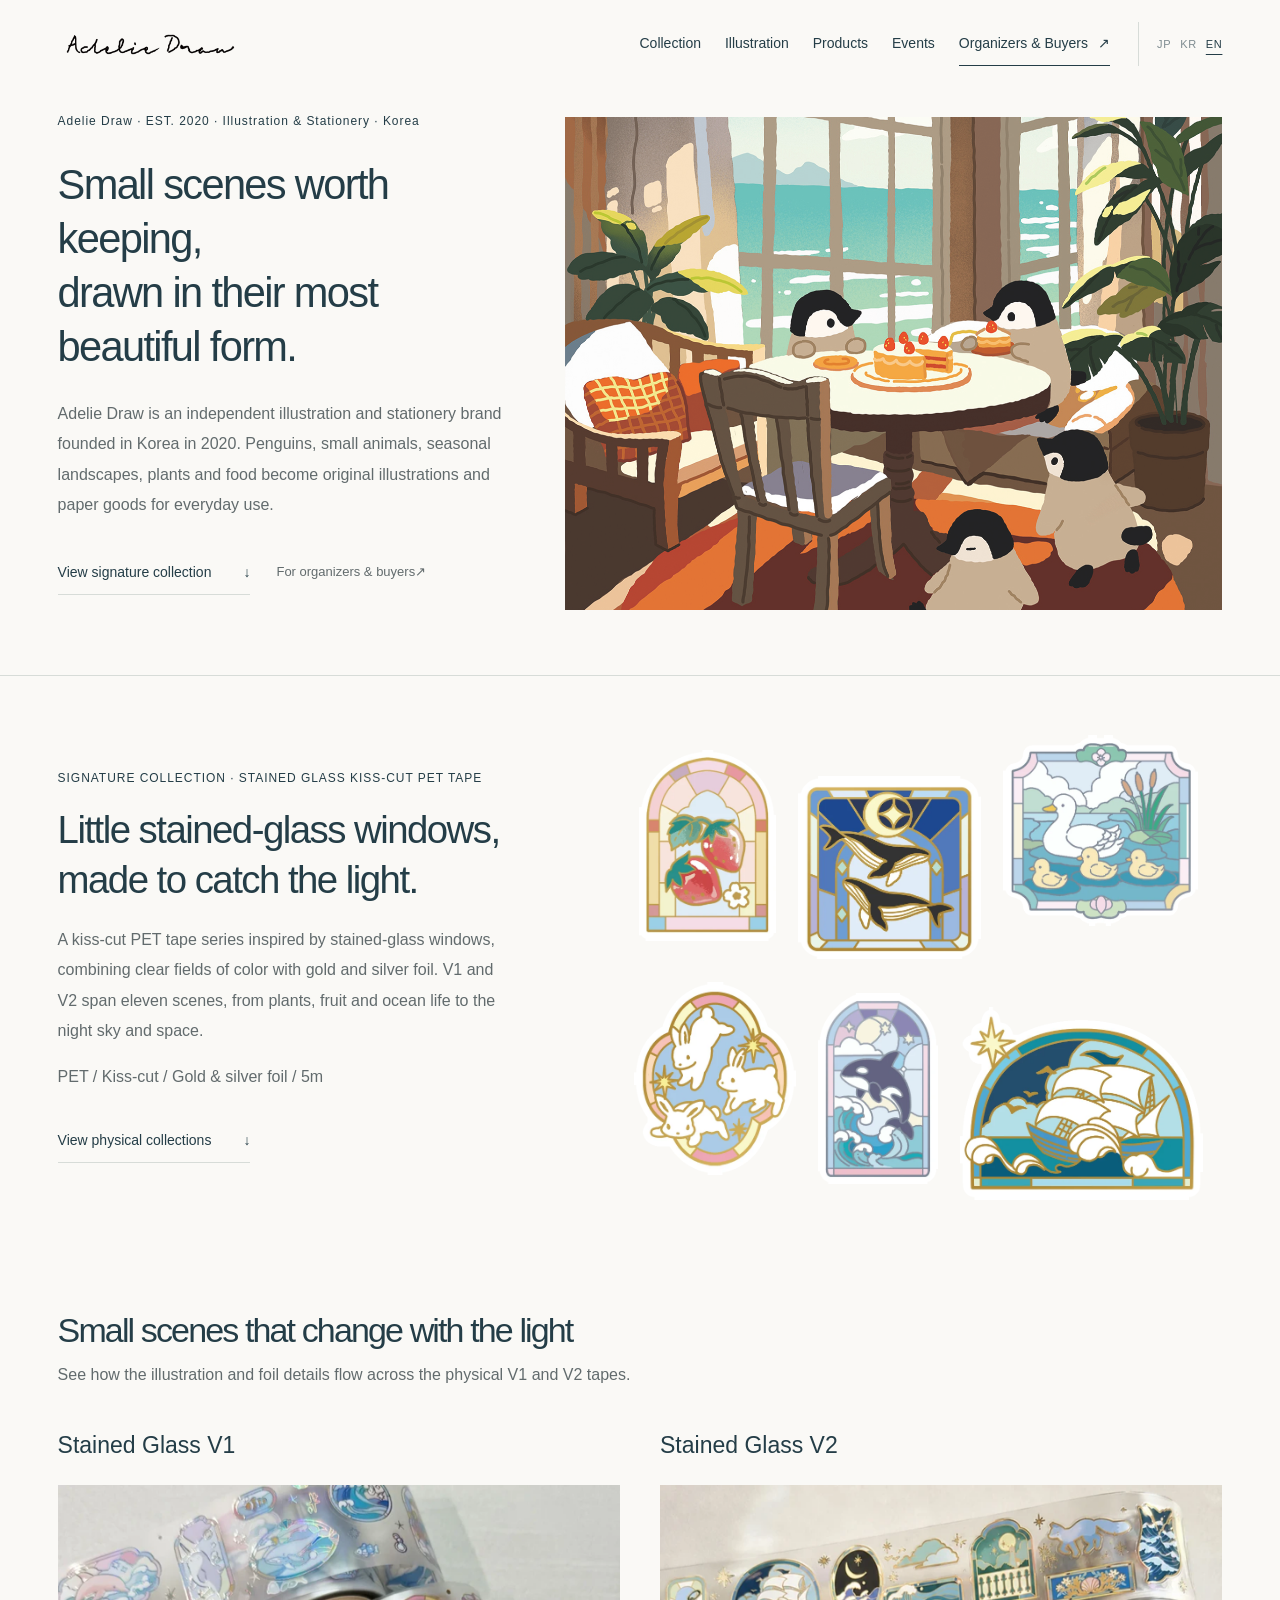
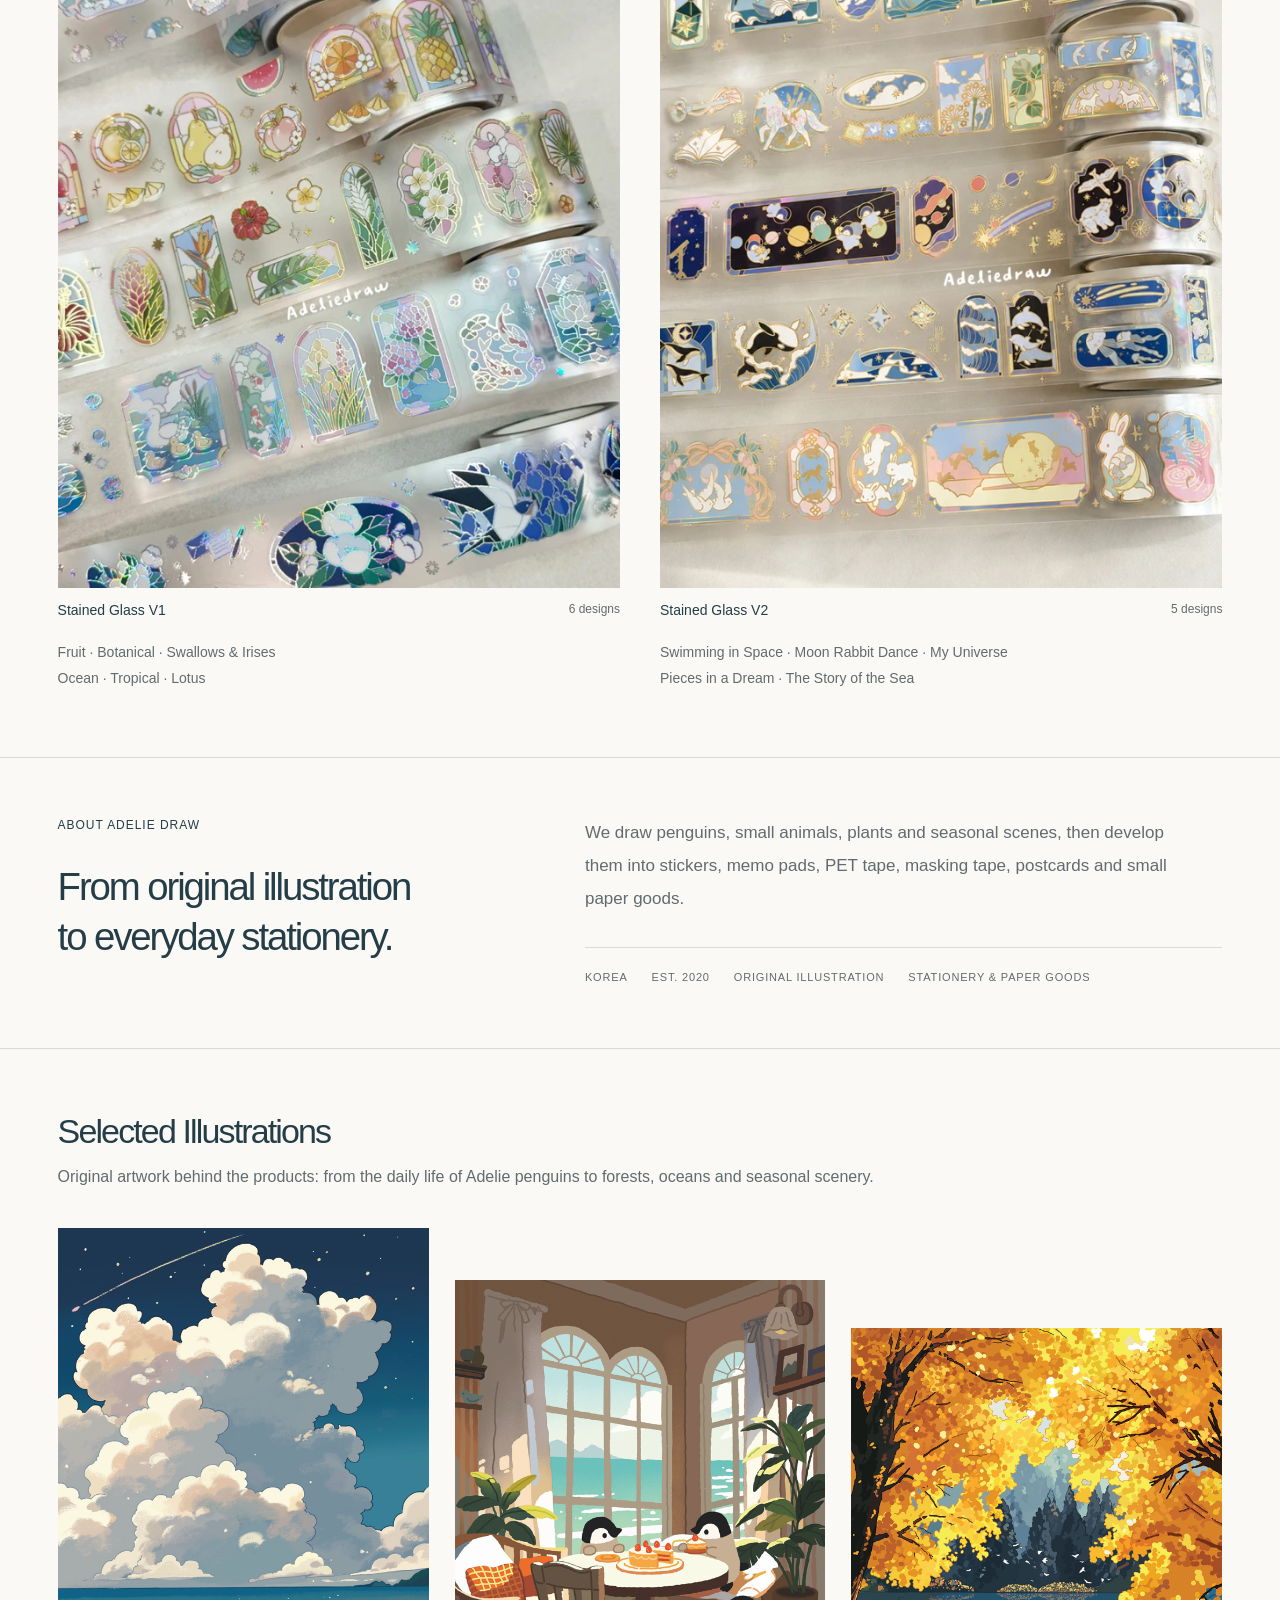
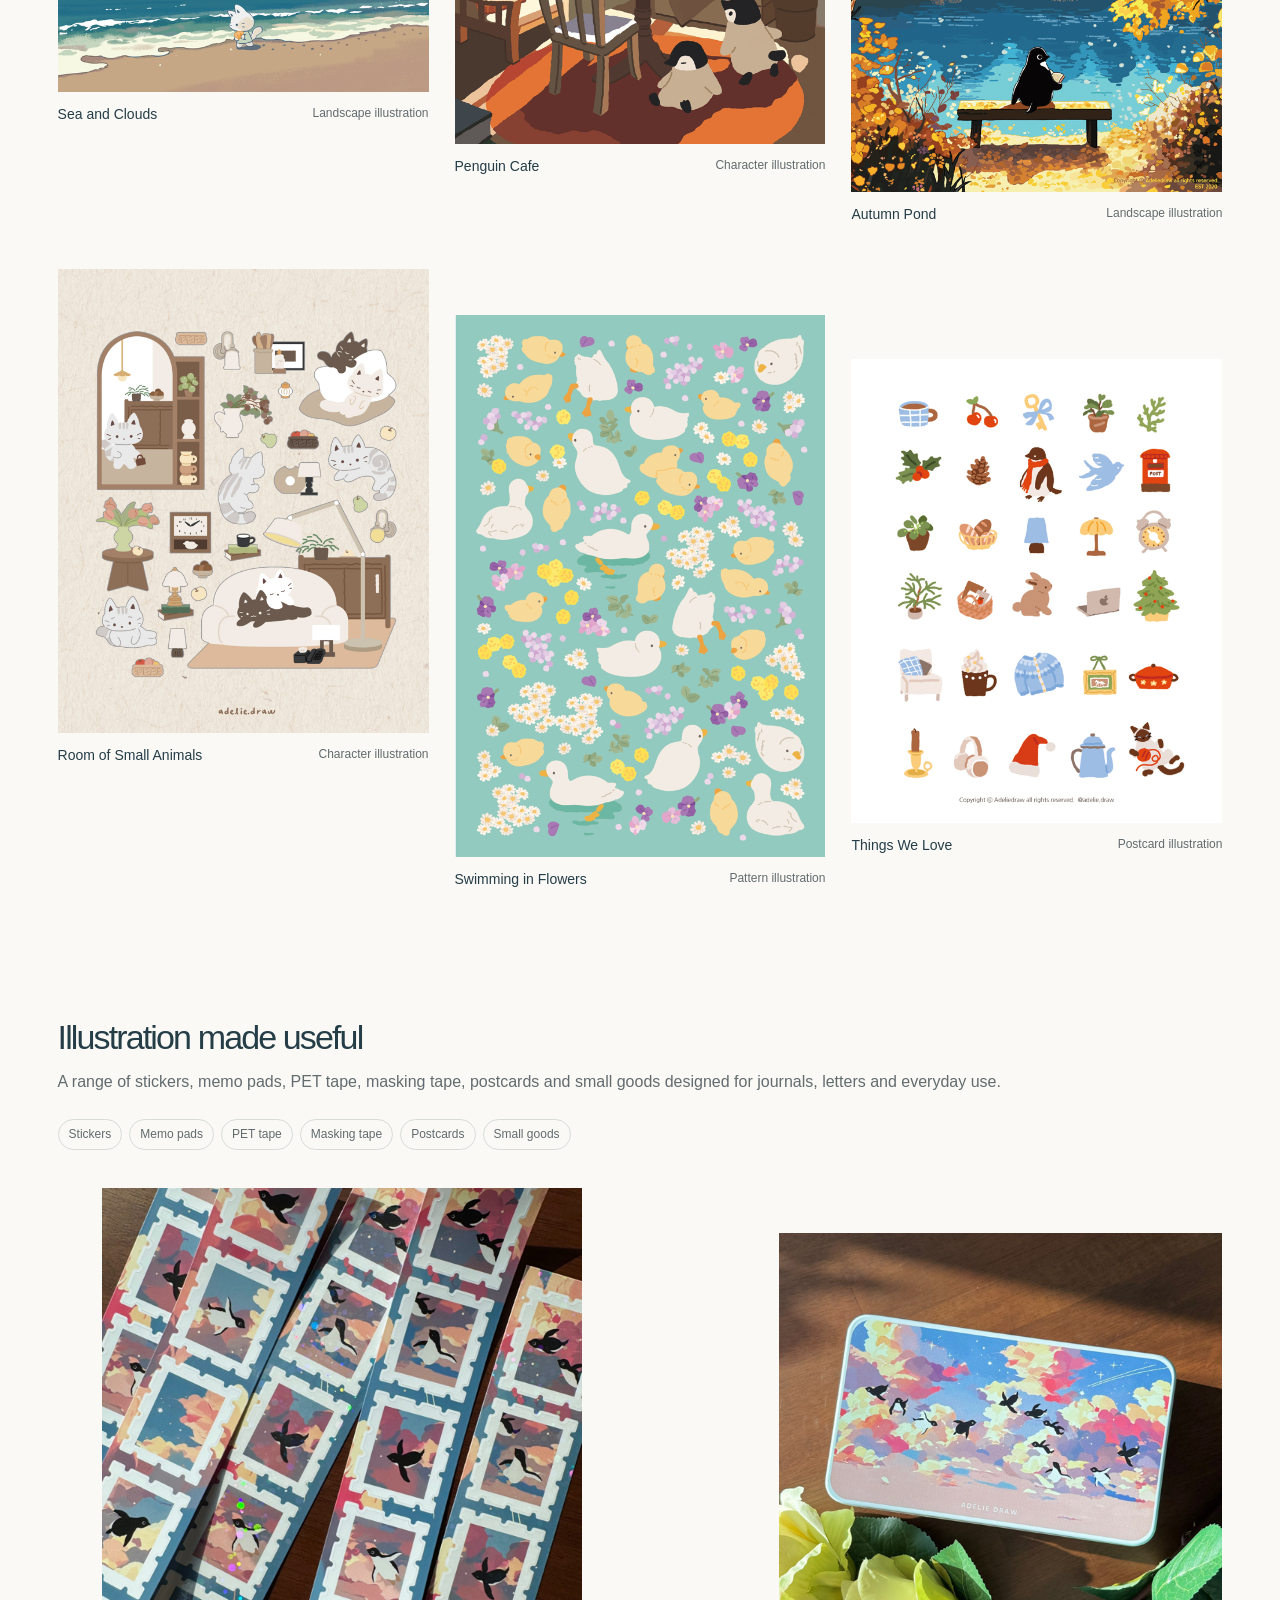
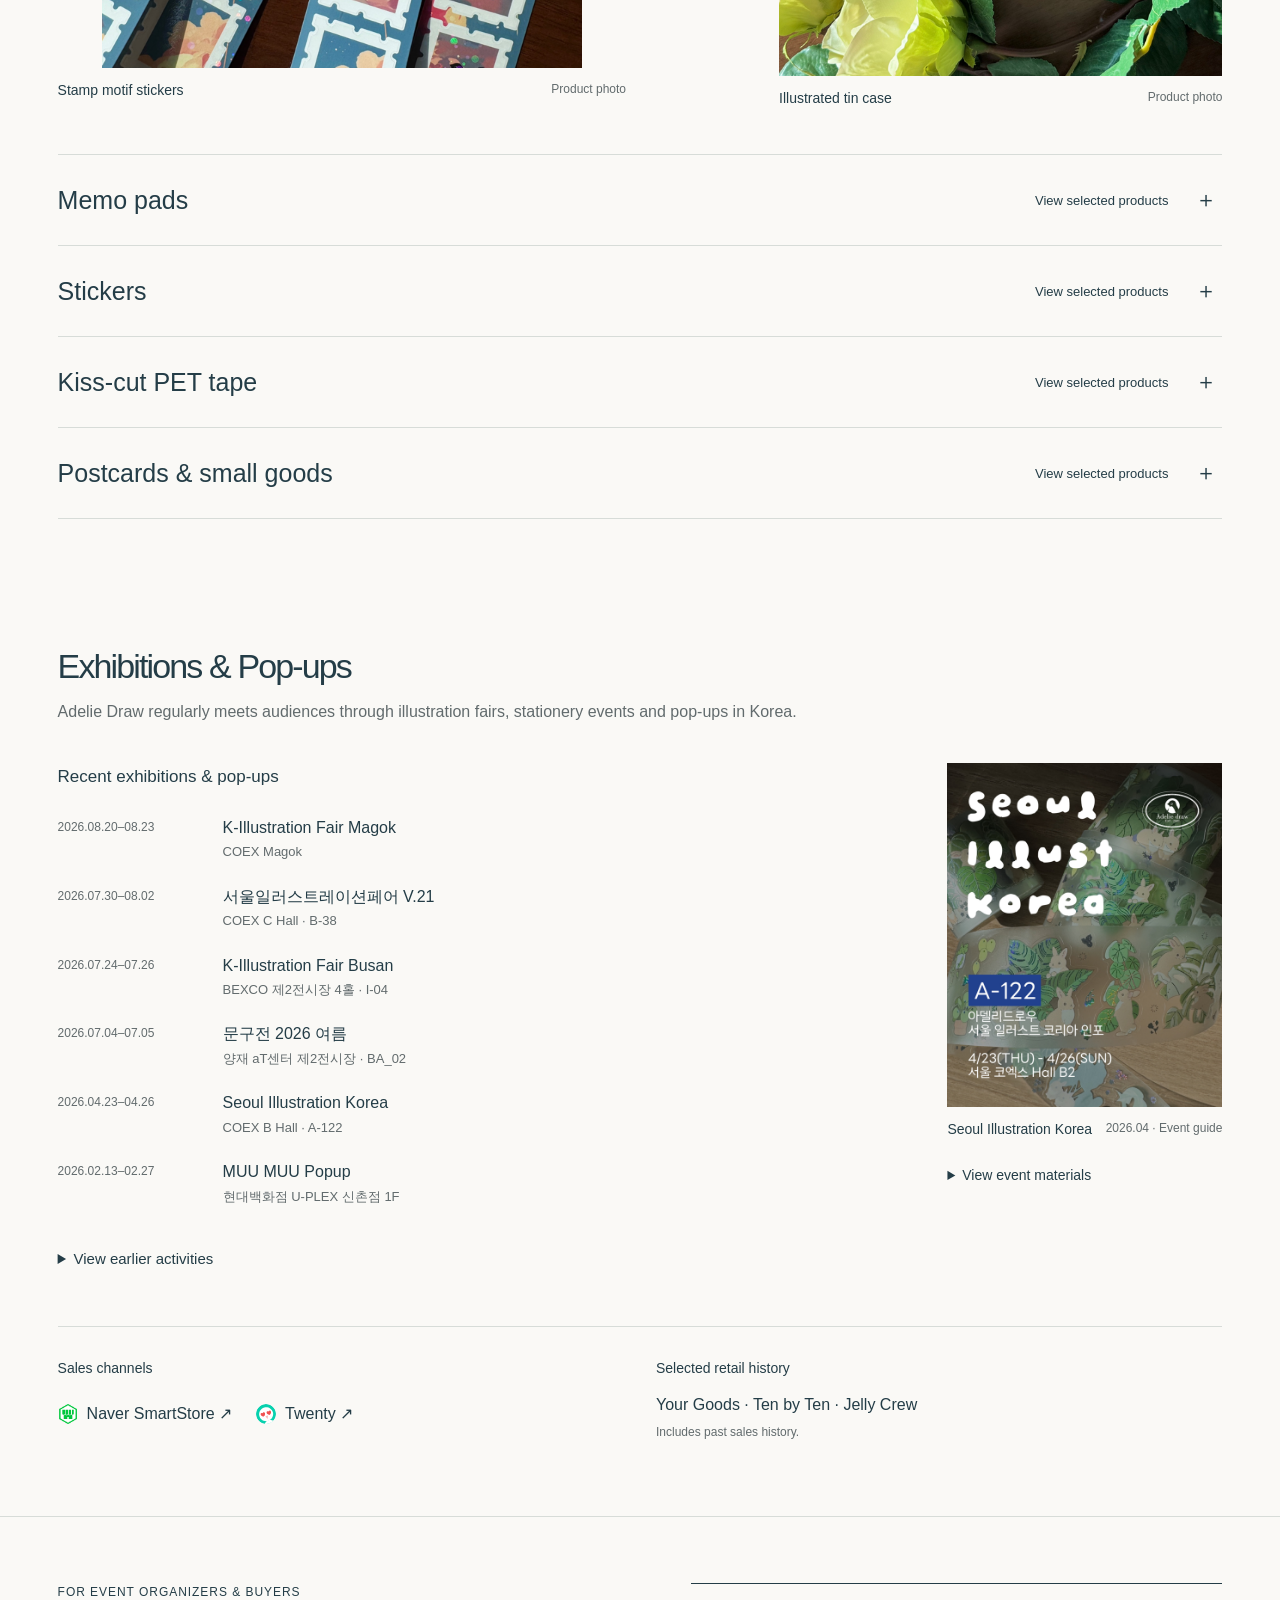
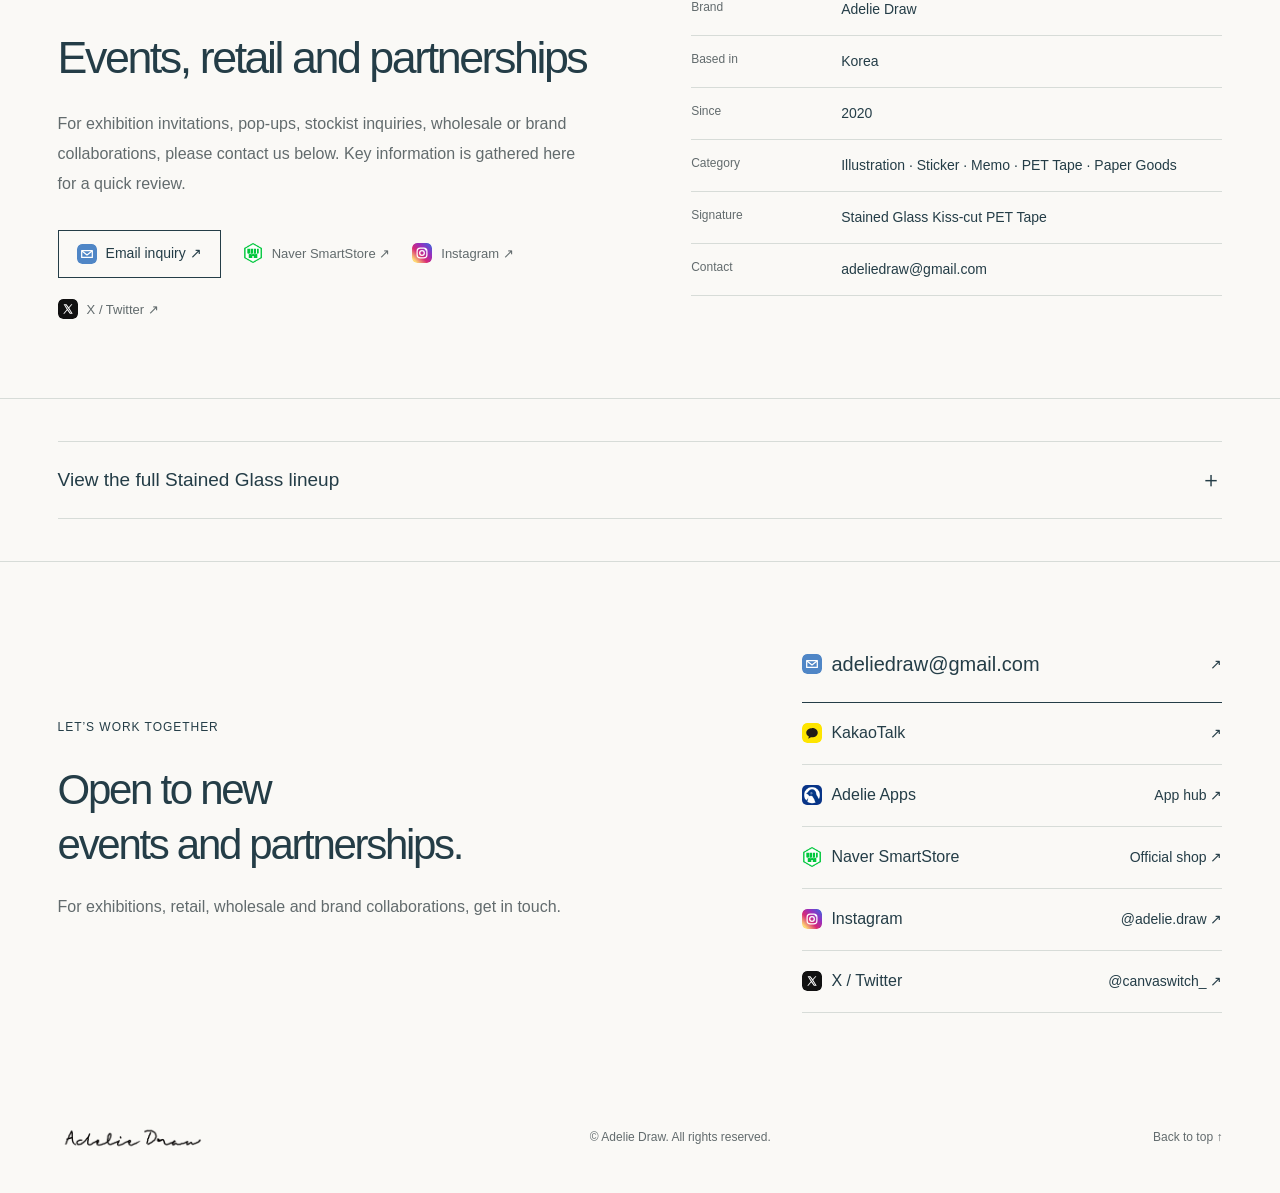
==== commit 5ef671c7: "feat(portfolio): add channel icons" ====
--- a/public/en/index.html
+++ b/public/en/index.html
@@ -24,7 +24,7 @@
 <section class="section wrap exhibitions" id="exhibitions" aria-labelledby="events-title"><div class="section-heading"><h2 id="events-title">Exhibitions & Pop-ups</h2><p>Adelie Draw regularly meets audiences through illustration fairs, stationery events and pop-ups in Korea.</p></div><div class="event-layout"><div><h3 class="history-heading">Recent exhibitions & pop-ups</h3><ol class="event-list"><li><span class="event-date">2026.08.20–08.23</span><span>K-Illustration Fair Magok</span><span class="event-place">COEX Magok</span></li><li><span class="event-date">2026.07.30–08.02</span><span>서울일러스트레이션페어 V.21</span><span class="event-place">COEX C Hall · B-38</span></li><li><span class="event-date">2026.07.24–07.26</span><span>K-Illustration Fair Busan</span><span class="event-place">BEXCO 제2전시장 4홀 · I-04</span></li><li><span class="event-date">2026.07.04–07.05</span><span>문구전 2026 여름</span><span class="event-place">양재 aT센터 제2전시장 · BA_02</span></li><li><span class="event-date">2026.04.23–04.26</span><span>Seoul Illustration Korea</span><span class="event-place">COEX B Hall · A-122</span></li><li><span class="event-date">2026.02.13–02.27</span><span>MUU MUU Popup</span><span class="event-place">현대백화점 U-PLEX 신촌점 1F</span></li></ol><details class="history-details"><summary>View earlier activities</summary><h3 class="history-heading">Earlier exhibitions</h3><ol class="event-list"><li><span class="event-date">2025.12.25–12.28</span><span>서울일러스트레이션페어</span><span class="event-place">COEX C Hall · D35</span></li><li><span class="event-date">2023.08</span><span>모닝글로리 일러스트 페어</span><span class="event-place">서울 마포 모닝글로리 빌딩</span></li><li><span class="event-date">2022.12.22–12.25</span><span>서울일러스트레이션페어</span><span class="event-place">COEX · G30</span></li></ol><h3 class="history-heading">Brand, collaboration & product activity</h3><ol class="event-list activity-list"><li><span class="event-date">2026.09</span><div><h4>Stained Glass Kiss-cut V2 launched</h4><p>Five V2 designs were introduced through the online market.</p><a class="history-source" href="https://twenty.style/m/canvaswitch/SkSJc16" target="_blank" rel="noopener noreferrer">View record ↗</a></div></li><li><span class="event-date">2023.08</span><div><h4>Second-half online market</h4><p>An online market featured new stickers and existing products.</p><a class="history-source" href="https://twoucan.com/profile/canvaswitch_" target="_blank" rel="noopener noreferrer">View record ↗</a></div></li><li><span class="event-date">2023.07</span><div><h4>Post-fair online mini market</h4><p>New and existing products from the illustration fair were introduced online.</p><a class="history-source" href="https://twoucan.com/profile/canvaswitch_" target="_blank" rel="noopener noreferrer">View record ↗</a></div></li><li><span class="event-date">2023.06</span><div><h4>몽몽스베쮸 × Adelie Draw</h4><p>A collaboration market was announced.</p><a class="history-source" href="https://twoucan.com/profile/canvaswitch_" target="_blank" rel="noopener noreferrer">View record ↗</a></div></li><li><span class="event-date">2023.03</span><div><h4>Spring stationery release</h4><p>Spring products were introduced through SmartStore and Twenty.</p><a class="history-source" href="https://twoucan.com/profile/canvaswitch_" target="_blank" rel="noopener noreferrer">View record ↗</a></div></li><li><span class="event-date">2022.02</span><div><h4>Jelly Crew retail record</h4><p>A past sales and review record remains for a sticker product.</p><a class="history-source" href="https://jellycrew.cafe24.com/article/review/4/76560/" target="_blank" rel="noopener noreferrer">View record ↗</a></div></li><li><span class="event-date">2020</span><div><h4>Adelie Draw founded</h4><p>An illustration brand turning penguins, animals and seasonal scenes into stationery.</p></div></li></ol></details></div><div class="event-archive"><figure class=""><a class="image-link" href="../assets/event-cover-1080-634f0aa9.webp" data-lightbox aria-label="Seoul Illustration Korea"><span class="sr-only">Seoul Illustration Korea</span><img src="../assets/event-cover-1080-634f0aa9.webp" srcset="../assets/event-cover-640-fd67e6a9.webp 640w, ../assets/event-cover-1080-634f0aa9.webp 1080w" sizes="(max-width: 639px) 92vw, (max-width: 1023px) 45vw, 32vw" width="1080" height="1350" alt="Seoul Illustration Korea" loading="lazy" decoding="async"></a><figcaption><span>Seoul Illustration Korea</span><span class="caption-detail">2026.04 · Event guide</span></figcaption></figure><details><summary>View event materials</summary><div class="event-more"><figure class=""><a class="image-link" href="../assets/event-stickers-1080-a33dadfe.webp" data-lightbox aria-label="Sticker lineup"><span class="sr-only">Sticker lineup</span><img src="../assets/event-stickers-1080-a33dadfe.webp" srcset="../assets/event-stickers-640-e7e2124e.webp 640w, ../assets/event-stickers-1080-a33dadfe.webp 1080w" sizes="(max-width: 639px) 92vw, (max-width: 1023px) 45vw, 32vw" width="1080" height="1350" alt="Sticker lineup" loading="lazy" decoding="async"></a><figcaption><span>Sticker lineup</span><span class="caption-detail">2026.04 event material</span></figcaption></figure><figure class=""><a class="image-link" href="../assets/event-paper-1080-79a194af.webp" data-lightbox aria-label="Postcards &amp; small goods"><span class="sr-only">Postcards &amp; small goods</span><img src="../assets/event-paper-1080-79a194af.webp" srcset="../assets/event-paper-640-d6657f07.webp 640w, ../assets/event-paper-1080-79a194af.webp 1080w" sizes="(max-width: 639px) 92vw, (max-width: 1023px) 45vw, 32vw" width="1080" height="1350" alt="Postcards &amp; small goods" loading="lazy" decoding="async"></a><figcaption><span>Postcards &amp; small goods</span><span class="caption-detail">2026.04 event material</span></figcaption></figure></div></details></div></div><div class="channels" id="stockists"><div><h3>Sales channels</h3><a href="https://smartstore.naver.com/adeliedraw" target="_blank" rel="noopener noreferrer">Naver SmartStore ↗</a><a href="https://twenty.style/profile/canvaswitch" target="_blank" rel="noopener noreferrer">Twenty ↗</a></div><div><h3>Selected retail history</h3><p>Your Goods · Ten by Ten · Jelly Crew</p><span class="note">Includes past sales history.</span></div></div></section>
 <section class="organizer wrap" id="organizers" aria-labelledby="organizer-title"><div class="organizer-copy"><p class="eyebrow">FOR EVENT ORGANIZERS & BUYERS</p><h2 id="organizer-title">Events, retail and partnerships</h2><p>For exhibition invitations, pop-ups, stockist inquiries, wholesale or brand collaborations, please contact us below. Key information is gathered here for a quick review.</p><div class="organizer-actions"><a class="button-link" href="mailto:adeliedraw@gmail.com">Email inquiry ↗</a><a class="quiet-link" href="https://smartstore.naver.com/adeliedraw" target="_blank" rel="noopener noreferrer">Naver SmartStore ↗</a><a class="quiet-link" href="https://www.instagram.com/adelie.draw/" target="_blank" rel="noopener noreferrer">Instagram ↗</a><a class="quiet-link" href="https://x.com/canvaswitch_" target="_blank" rel="noopener noreferrer">X / Twitter ↗</a></div></div><dl class="organizer-facts"><div><dt>Brand</dt><dd>Adelie Draw</dd></div><div><dt>Based in</dt><dd>Korea</dd></div><div><dt>Since</dt><dd>2020</dd></div><div><dt>Category</dt><dd>Illustration · Sticker · Memo · PET Tape · Paper Goods</dd></div><div><dt>Signature</dt><dd>Stained Glass Kiss-cut PET Tape</dd></div><div><dt>Contact</dt><dd>adeliedraw@gmail.com</dd></div></dl></section>
 <section class="archive wrap" id="archive"><details class="archive-details"><summary><span>View the full Stained Glass lineup</span><span aria-hidden="true">＋</span></summary><p class="archive-note">Explore representative pieces from all six V1 and five V2 designs.</p><section class="glass-window glass-v1" id="series-v1" aria-labelledby="v1-title"><div class="wrap"><div class="glass-head"><p class="eyebrow">FIRST COLLECTION · Stained Glass V1</p><h2 id="v1-title">Daylight windows</h2><p class="glass-lead">Fruit, ocean, lotus, tropical plants, swallows and irises, and botanical scenes in six daylight windows.</p></div><div class="works"><article class="work"><div class="work-pieces"><a class="piece" style="--w:310;--h:433" href="../assets/kisscut/kc_0014-01-50399f9a.webp" data-lightbox data-caption="Fruit · Stained Glass V1 · 01/13" data-theme="light" data-width="310" aria-label="Fruit · Stained Glass V1 · 01/13 Enlarge"><img src="../assets/kisscut/kc_0014-01-50399f9a.webp" width="310" height="433" alt="Fruit" loading="lazy" decoding="async"></a><a class="piece" style="--w:287;--h:431" href="../assets/kisscut/kc_0014-09-021bf2a0.webp" data-lightbox data-caption="Fruit · Stained Glass V1 · 09/13" data-theme="light" data-width="287" aria-label="Fruit · Stained Glass V1 · 09/13 Enlarge"><img src="../assets/kisscut/kc_0014-09-021bf2a0.webp" width="287" height="431" alt="Fruit" loading="lazy" decoding="async"></a><a class="piece" style="--w:334;--h:430" href="../assets/kisscut/kc_0014-11-56caccda.webp" data-lightbox data-caption="Fruit · Stained Glass V1 · 11/13" data-theme="light" data-width="334" aria-label="Fruit · Stained Glass V1 · 11/13 Enlarge"><img src="../assets/kisscut/kc_0014-11-56caccda.webp" width="334" height="430" alt="Fruit" loading="lazy" decoding="async"></a></div><h3>Fruit</h3><p>Summer fruit ripening inside a window frame</p></article><article class="work"><div class="work-pieces"><a class="piece" style="--w:271;--h:434" href="../assets/kisscut/kc_0015-02-289e00f9.webp" data-lightbox data-caption="Ocean · Stained Glass V1 · 02/19" data-theme="light" data-width="271" aria-label="Ocean · Stained Glass V1 · 02/19 Enlarge"><img src="../assets/kisscut/kc_0015-02-289e00f9.webp" width="271" height="434" alt="Ocean" loading="lazy" decoding="async"></a><a class="piece" style="--w:339;--h:330" href="../assets/kisscut/kc_0015-05-2c74c262.webp" data-lightbox data-caption="Ocean · Stained Glass V1 · 05/19" data-theme="light" data-width="339" aria-label="Ocean · Stained Glass V1 · 05/19 Enlarge"><img src="../assets/kisscut/kc_0015-05-2c74c262.webp" width="339" height="330" alt="Ocean" loading="lazy" decoding="async"></a><a class="piece" style="--w:285;--h:290" href="../assets/kisscut/kc_0015-16-d7dd3a4d.webp" data-lightbox data-caption="Ocean · Stained Glass V1 · 16/19" data-theme="light" data-width="285" aria-label="Ocean · Stained Glass V1 · 16/19 Enlarge"><img src="../assets/kisscut/kc_0015-16-d7dd3a4d.webp" width="285" height="290" alt="Ocean" loading="lazy" decoding="async"></a></div><h3>Ocean</h3><p>Orcas, a sea turtle and breaking waves</p></article><article class="work"><div class="work-pieces"><a class="piece" style="--w:276;--h:436" href="../assets/kisscut/kc_0016-01-1fa758cc.webp" data-lightbox data-caption="Lotus · Stained Glass V1 · 01/16" data-theme="light" data-width="276" aria-label="Lotus · Stained Glass V1 · 01/16 Enlarge"><img src="../assets/kisscut/kc_0016-01-1fa758cc.webp" width="276" height="436" alt="Lotus" loading="lazy" decoding="async"></a><a class="piece" style="--w:443;--h:434" href="../assets/kisscut/kc_0016-08-ddae94f2.webp" data-lightbox data-caption="Lotus · Stained Glass V1 · 08/16" data-theme="light" data-width="443" aria-label="Lotus · Stained Glass V1 · 08/16 Enlarge"><img src="../assets/kisscut/kc_0016-08-ddae94f2.webp" width="443" height="434" alt="Lotus" loading="lazy" decoding="async"></a><a class="piece" style="--w:284;--h:317" href="../assets/kisscut/kc_0016-13-b31a1357.webp" data-lightbox data-caption="Lotus · Stained Glass V1 · 13/16" data-theme="light" data-width="284" aria-label="Lotus · Stained Glass V1 · 13/16 Enlarge"><img src="../assets/kisscut/kc_0016-13-b31a1357.webp" width="284" height="317" alt="Lotus" loading="lazy" decoding="async"></a></div><h3>Lotus</h3><p>Lotus pond, duck family and koi</p></article><article class="work"><div class="work-pieces"><a class="piece" style="--w:279;--h:433" href="../assets/kisscut/kc_0017-01-9a5a2761.webp" data-lightbox data-caption="Tropical · Stained Glass V1 · 01/16" data-theme="light" data-width="279" aria-label="Tropical · Stained Glass V1 · 01/16 Enlarge"><img src="../assets/kisscut/kc_0017-01-9a5a2761.webp" width="279" height="433" alt="Tropical" loading="lazy" decoding="async"></a><a class="piece" style="--w:264;--h:433" href="../assets/kisscut/kc_0017-03-6ba9de5d.webp" data-lightbox data-caption="Tropical · Stained Glass V1 · 03/16" data-theme="light" data-width="264" aria-label="Tropical · Stained Glass V1 · 03/16 Enlarge"><img src="../assets/kisscut/kc_0017-03-6ba9de5d.webp" width="264" height="433" alt="Tropical" loading="lazy" decoding="async"></a><a class="piece" style="--w:283;--h:338" href="../assets/kisscut/kc_0017-11-ce801803.webp" data-lightbox data-caption="Tropical · Stained Glass V1 · 11/16" data-theme="light" data-width="283" aria-label="Tropical · Stained Glass V1 · 11/16 Enlarge"><img src="../assets/kisscut/kc_0017-11-ce801803.webp" width="283" height="338" alt="Tropical" loading="lazy" decoding="async"></a></div><h3>Tropical</h3><p>Hibiscus, bird-of-paradise flowers and palm leaves</p></article><article class="work"><div class="work-pieces"><a class="piece" style="--w:312;--h:293" href="../assets/kisscut/kc_0018-02-4c1d57bf.webp" data-lightbox data-caption="Swallows &amp; Irises · Stained Glass V1 · 02/8" data-theme="light" data-width="312" aria-label="Swallows &amp; Irises · Stained Glass V1 · 02/8 Enlarge"><img src="../assets/kisscut/kc_0018-02-4c1d57bf.webp" width="312" height="293" alt="Swallows &amp; Irises" loading="lazy" decoding="async"></a><a class="piece" style="--w:530;--h:318" href="../assets/kisscut/kc_0018-06-b0c9c9f0.webp" data-lightbox data-caption="Swallows &amp; Irises · Stained Glass V1 · 06/8" data-theme="light" data-width="530" aria-label="Swallows &amp; Irises · Stained Glass V1 · 06/8 Enlarge"><img src="../assets/kisscut/kc_0018-06-b0c9c9f0.webp" width="530" height="318" alt="Swallows &amp; Irises" loading="lazy" decoding="async"></a><a class="piece" style="--w:309;--h:312" href="../assets/kisscut/kc_0018-08-126d2611.webp" data-lightbox data-caption="Swallows &amp; Irises · Stained Glass V1 · 08/8" data-theme="light" data-width="309" aria-label="Swallows &amp; Irises · Stained Glass V1 · 08/8 Enlarge"><img src="../assets/kisscut/kc_0018-08-126d2611.webp" width="309" height="312" alt="Swallows &amp; Irises" loading="lazy" decoding="async"></a></div><h3>Swallows &amp; Irises</h3><p>Swallows flying between irises and white flowers</p></article><article class="work"><div class="work-pieces"><a class="piece" style="--w:315;--h:437" href="../assets/kisscut/kc_0019-02-9e3119fe.webp" data-lightbox data-caption="Botanical · Stained Glass V1 · 02/11" data-theme="light" data-width="315" aria-label="Botanical · Stained Glass V1 · 02/11 Enlarge"><img src="../assets/kisscut/kc_0019-02-9e3119fe.webp" width="315" height="437" alt="Botanical" loading="lazy" decoding="async"></a><a class="piece" style="--w:246;--h:438" href="../assets/kisscut/kc_0019-06-dce5941b.webp" data-lightbox data-caption="Botanical · Stained Glass V1 · 06/11" data-theme="light" data-width="246" aria-label="Botanical · Stained Glass V1 · 06/11 Enlarge"><img src="../assets/kisscut/kc_0019-06-dce5941b.webp" width="246" height="438" alt="Botanical" loading="lazy" decoding="async"></a><a class="piece" style="--w:280;--h:439" href="../assets/kisscut/kc_0019-11-af9c29ba.webp" data-lightbox data-caption="Botanical · Stained Glass V1 · 11/11" data-theme="light" data-width="280" aria-label="Botanical · Stained Glass V1 · 11/11 Enlarge"><img src="../assets/kisscut/kc_0019-11-af9c29ba.webp" width="280" height="439" alt="Botanical" loading="lazy" decoding="async"></a></div><h3>Botanical</h3><p>Peonies, wisteria, lily-of-the-valley and a small bird</p></article></div><div class="glass-foot"><p class="glass-status">Select a piece to enlarge it.</p><a class="text-link" href="#collection-v1">Stained Glass V1 View physical tape <span aria-hidden="true">↑</span></a></div></div></section><section class="glass-window glass-v2" id="series-v2" aria-labelledby="v2-title"><div class="wrap"><div class="glass-head"><p class="eyebrow">SECOND COLLECTION · Stained Glass V2</p><h2 id="v2-title">Night windows</h2><p class="glass-lead">The Story of the Sea, Pieces in a Dream, My Universe, Swimming in Space and Moon Rabbit Dance: five windows from the night sea to space.</p></div><div class="works"><article class="work"><div class="work-pieces"><a class="piece" style="--w:554;--h:439" href="../assets/kisscut/kc_0020-02-09dc17ef.webp" data-lightbox data-caption="The Story of the Sea · Stained Glass V2 · 02/9" data-theme="dark" data-width="554" aria-label="The Story of the Sea · Stained Glass V2 · 02/9 Enlarge"><img src="../assets/kisscut/kc_0020-02-09dc17ef.webp" width="554" height="439" alt="The Story of the Sea" loading="lazy" decoding="async"></a><a class="piece" style="--w:356;--h:439" href="../assets/kisscut/kc_0020-06-a4e4c7ae.webp" data-lightbox data-caption="The Story of the Sea · Stained Glass V2 · 06/9" data-theme="dark" data-width="356" aria-label="The Story of the Sea · Stained Glass V2 · 06/9 Enlarge"><img src="../assets/kisscut/kc_0020-06-a4e4c7ae.webp" width="356" height="439" alt="The Story of the Sea" loading="lazy" decoding="async"></a><a class="piece" style="--w:331;--h:439" href="../assets/kisscut/kc_0020-03-79cfa67b.webp" data-lightbox data-caption="The Story of the Sea · Stained Glass V2 · 03/9" data-theme="dark" data-width="331" aria-label="The Story of the Sea · Stained Glass V2 · 03/9 Enlarge"><img src="../assets/kisscut/kc_0020-03-79cfa67b.webp" width="331" height="439" alt="The Story of the Sea" loading="lazy" decoding="async"></a></div><h3>The Story of the Sea</h3><p>Sailing ship, lighthouse and moon on the night sea</p></article><article class="work"><div class="work-pieces"><a class="piece" style="--w:441;--h:410" href="../assets/kisscut/kc_0021-03-f2b33054.webp" data-lightbox data-caption="Pieces in a Dream · Stained Glass V2 · 03/10" data-theme="dark" data-width="441" aria-label="Pieces in a Dream · Stained Glass V2 · 03/10 Enlarge"><img src="../assets/kisscut/kc_0021-03-f2b33054.webp" width="441" height="410" alt="Pieces in a Dream" loading="lazy" decoding="async"></a><a class="piece" style="--w:354;--h:437" href="../assets/kisscut/kc_0021-06-ff43df4a.webp" data-lightbox data-caption="Pieces in a Dream · Stained Glass V2 · 06/10" data-theme="dark" data-width="354" aria-label="Pieces in a Dream · Stained Glass V2 · 06/10 Enlarge"><img src="../assets/kisscut/kc_0021-06-ff43df4a.webp" width="354" height="437" alt="Pieces in a Dream" loading="lazy" decoding="async"></a><a class="piece" style="--w:380;--h:253" href="../assets/kisscut/kc_0021-02-d07c978e.webp" data-lightbox data-caption="Pieces in a Dream · Stained Glass V2 · 02/10" data-theme="dark" data-width="380" aria-label="Pieces in a Dream · Stained Glass V2 · 02/10 Enlarge"><img src="../assets/kisscut/kc_0021-02-d07c978e.webp" width="380" height="253" alt="Pieces in a Dream" loading="lazy" decoding="async"></a></div><h3>Pieces in a Dream</h3><p>An open book, a white fox and a dandelion window</p></article><article class="work"><div class="work-pieces"><a class="piece" style="--w:988;--h:439" href="../assets/kisscut/kc_0022-02-1d4cfe87.webp" data-lightbox data-caption="My Universe · Stained Glass V2 · 02/11" data-theme="dark" data-width="988" aria-label="My Universe · Stained Glass V2 · 02/11 Enlarge"><img src="../assets/kisscut/kc_0022-02-1d4cfe87.webp" width="988" height="439" alt="My Universe" loading="lazy" decoding="async"></a><a class="piece" style="--w:405;--h:407" href="../assets/kisscut/kc_0022-11-a66e28cf.webp" data-lightbox data-caption="My Universe · Stained Glass V2 · 11/11" data-theme="dark" data-width="405" aria-label="My Universe · Stained Glass V2 · 11/11 Enlarge"><img src="../assets/kisscut/kc_0022-11-a66e28cf.webp" width="405" height="407" alt="My Universe" loading="lazy" decoding="async"></a><a class="piece" style="--w:274;--h:439" href="../assets/kisscut/kc_0022-03-01b64959.webp" data-lightbox data-caption="My Universe · Stained Glass V2 · 03/11" data-theme="dark" data-width="274" aria-label="My Universe · Stained Glass V2 · 03/11 Enlarge"><img src="../assets/kisscut/kc_0022-03-01b64959.webp" width="274" height="439" alt="My Universe" loading="lazy" decoding="async"></a></div><h3>My Universe</h3><p>Penguins drifting between planets</p></article><article class="work"><div class="work-pieces"><a class="piece" style="--w:417;--h:417" href="../assets/kisscut/kc_0023-01-8949f271.webp" data-lightbox data-caption="Swimming in Space · Stained Glass V2 · 01/11" data-theme="dark" data-width="417" aria-label="Swimming in Space · Stained Glass V2 · 01/11 Enlarge"><img src="../assets/kisscut/kc_0023-01-8949f271.webp" width="417" height="417" alt="Swimming in Space" loading="lazy" decoding="async"></a><a class="piece" style="--w:467;--h:434" href="../assets/kisscut/kc_0023-02-1e6c7aed.webp" data-lightbox data-caption="Swimming in Space · Stained Glass V2 · 02/11" data-theme="dark" data-width="467" aria-label="Swimming in Space · Stained Glass V2 · 02/11 Enlarge"><img src="../assets/kisscut/kc_0023-02-1e6c7aed.webp" width="467" height="434" alt="Swimming in Space" loading="lazy" decoding="async"></a><a class="piece" style="--w:289;--h:440" href="../assets/kisscut/kc_0023-08-27d0b217.webp" data-lightbox data-caption="Swimming in Space · Stained Glass V2 · 08/11" data-theme="dark" data-width="289" aria-label="Swimming in Space · Stained Glass V2 · 08/11 Enlarge"><img src="../assets/kisscut/kc_0023-08-27d0b217.webp" width="289" height="440" alt="Swimming in Space" loading="lazy" decoding="async"></a></div><h3>Swimming in Space</h3><p>Whales and orcas swimming under moonlight</p></article><article class="work"><div class="work-pieces"><a class="piece" style="--w:693;--h:438" href="../assets/kisscut/kc_0024-01-97859a13.webp" data-lightbox data-caption="Moon Rabbit Dance · Stained Glass V2 · 01/6" data-theme="dark" data-width="693" aria-label="Moon Rabbit Dance · Stained Glass V2 · 01/6 Enlarge"><img src="../assets/kisscut/kc_0024-01-97859a13.webp" width="693" height="438" alt="Moon Rabbit Dance" loading="lazy" decoding="async"></a><a class="piece" style="--w:370;--h:438" href="../assets/kisscut/kc_0024-03-611378e8.webp" data-lightbox data-caption="Moon Rabbit Dance · Stained Glass V2 · 03/6" data-theme="dark" data-width="370" aria-label="Moon Rabbit Dance · Stained Glass V2 · 03/6 Enlarge"><img src="../assets/kisscut/kc_0024-03-611378e8.webp" width="370" height="438" alt="Moon Rabbit Dance" loading="lazy" decoding="async"></a><a class="piece" style="--w:837;--h:438" href="../assets/kisscut/kc_0024-04-d86572e5.webp" data-lightbox data-caption="Moon Rabbit Dance · Stained Glass V2 · 04/6" data-theme="dark" data-width="837" aria-label="Moon Rabbit Dance · Stained Glass V2 · 04/6 Enlarge"><img src="../assets/kisscut/kc_0024-04-d86572e5.webp" width="837" height="438" alt="Moon Rabbit Dance" loading="lazy" decoding="async"></a></div><h3>Moon Rabbit Dance</h3><p>Rabbits dancing beneath ribbons and a full moon</p></article></div><div class="glass-foot"><p class="glass-status">Select a piece to enlarge it.</p><a class="text-link" href="#collection-v2">Stained Glass V2 View physical tape <span aria-hidden="true">↑</span></a></div></div></section></details></section>
-<section class="contact wrap" id="contact" aria-labelledby="contact-title"><div><p class="eyebrow">LET’S WORK TOGETHER</p><h2 id="contact-title"><span>Open to new</span> <span>events and partnerships.</span></h2><p>For exhibitions, retail, wholesale and brand collaborations, get in touch.</p></div><div class="contact-links"><a class="contact-primary contact-email" href="mailto:adeliedraw@gmail.com">adeliedraw@gmail.com <span aria-hidden="true">↗</span></a><a href="https://open.kakao.com/o/sC38OMbd" target="_blank" rel="noopener noreferrer">KakaoTalk <span aria-hidden="true">↗</span></a><a href="https://smartstore.naver.com/adeliedraw" target="_blank" rel="noopener noreferrer">Naver SmartStore <span>Official shop ↗</span></a><a href="https://www.instagram.com/adelie.draw/" target="_blank" rel="noopener noreferrer">Instagram <span>@adelie.draw ↗</span></a><a href="https://x.com/canvaswitch_" target="_blank" rel="noopener noreferrer">X / Twitter <span>@canvaswitch_ ↗</span></a></div></section>
+<section class="contact wrap" id="contact" aria-labelledby="contact-title"><div><p class="eyebrow">LET’S WORK TOGETHER</p><h2 id="contact-title"><span>Open to new</span> <span>events and partnerships.</span></h2><p>For exhibitions, retail, wholesale and brand collaborations, get in touch.</p></div><div class="contact-links"><a class="contact-primary contact-email" href="mailto:adeliedraw@gmail.com">adeliedraw@gmail.com <span aria-hidden="true">↗</span></a><a href="https://open.kakao.com/o/sC38OMbd" target="_blank" rel="noopener noreferrer">KakaoTalk <span aria-hidden="true">↗</span></a><a href="https://app.adeliedraw.com/" target="_blank" rel="noopener noreferrer">Adelie Apps <span>App hub ↗</span></a><a href="https://smartstore.naver.com/adeliedraw" target="_blank" rel="noopener noreferrer">Naver SmartStore <span>Official shop ↗</span></a><a href="https://www.instagram.com/adelie.draw/" target="_blank" rel="noopener noreferrer">Instagram <span>@adelie.draw ↗</span></a><a href="https://x.com/canvaswitch_" target="_blank" rel="noopener noreferrer">X / Twitter <span>@canvaswitch_ ↗</span></a></div></section>
 </main><footer class="footer wrap"><a href="#top" aria-label="Adelie Draw home"><img src="../assets/logo-960-53f19fd9.webp" srcset="../assets/logo-640-71a188d0.webp 640w, ../assets/logo-960-53f19fd9.webp 960w" sizes="(max-width: 639px) 92vw, (max-width: 1023px) 45vw, 32vw" width="960" height="192" alt="Adelie Draw" loading="lazy" decoding="async"></a><p>© Adelie Draw. All rights reserved.</p><a href="#top">Back to top ↑</a></footer>
 <dialog class="lightbox" aria-labelledby="lightbox-caption"><div class="lightbox-toolbar"><p id="lightbox-caption"></p><button class="lightbox-close" type="button" autofocus>Close <span aria-hidden="true">×</span></button></div><img class="lightbox-image" alt=""><p class="lightbox-error" hidden>The image could not be loaded. Please try again later.</p></dialog>
 </body></html>
--- a/public/styles.css
+++ b/public/styles.css
@@ -69,3 +69,17 @@
 .glass-intro{min-width:0}
 @media(max-width:767px){html[lang="en"] .glass-intro .eyebrow{overflow-wrap:anywhere}}
 @media(max-width:767px){html[lang="en"] .glass-intro h2 span{white-space:normal}}
+
+/* Channel icons: compact, consistent visual cues for external brand links. */
+.organizer-actions a,.channels a,.contact-links a{gap:9px}
+.organizer-actions a::before,.channels a::before,.contact-links a::before{content:"";width:20px;height:20px;flex:0 0 20px;background-position:center;background-repeat:no-repeat;background-size:contain;border-radius:5px}
+.organizer-actions a[href^="mailto:"]::before,.contact-links a[href^="mailto:"]::before{background-image:url("assets/icons/email.svg")}
+.contact-links a[href*="open.kakao.com"]::before{background-image:url("assets/icons/kakao.svg")}
+.organizer-actions a[href*="smartstore.naver.com"]::before,.channels a[href*="smartstore.naver.com"]::before,.contact-links a[href*="smartstore.naver.com"]::before{background-image:url("assets/icons/naver-smartstore.png")}
+.organizer-actions a[href*="instagram.com"]::before,.contact-links a[href*="instagram.com"]::before{background-image:url("assets/icons/instagram.svg")}
+.organizer-actions a[href*="x.com/"]::before,.contact-links a[href*="x.com/"]::before{background-image:url("assets/icons/x.svg")}
+.channels a[href*="twenty.style"]::before{background-image:url("assets/icons/twenty.svg")}
+.contact-links a[href*="app.adeliedraw.com"]::before{background-image:url("assets/icons/adelie-app.png")}
+.contact-links a{justify-content:flex-start}
+.contact-links a>span:last-child{margin-left:auto}
+@media(max-width:767px){.organizer-actions a::before,.channels a::before,.contact-links a::before{width:22px;height:22px;flex-basis:22px}.contact-links a{gap:11px}}
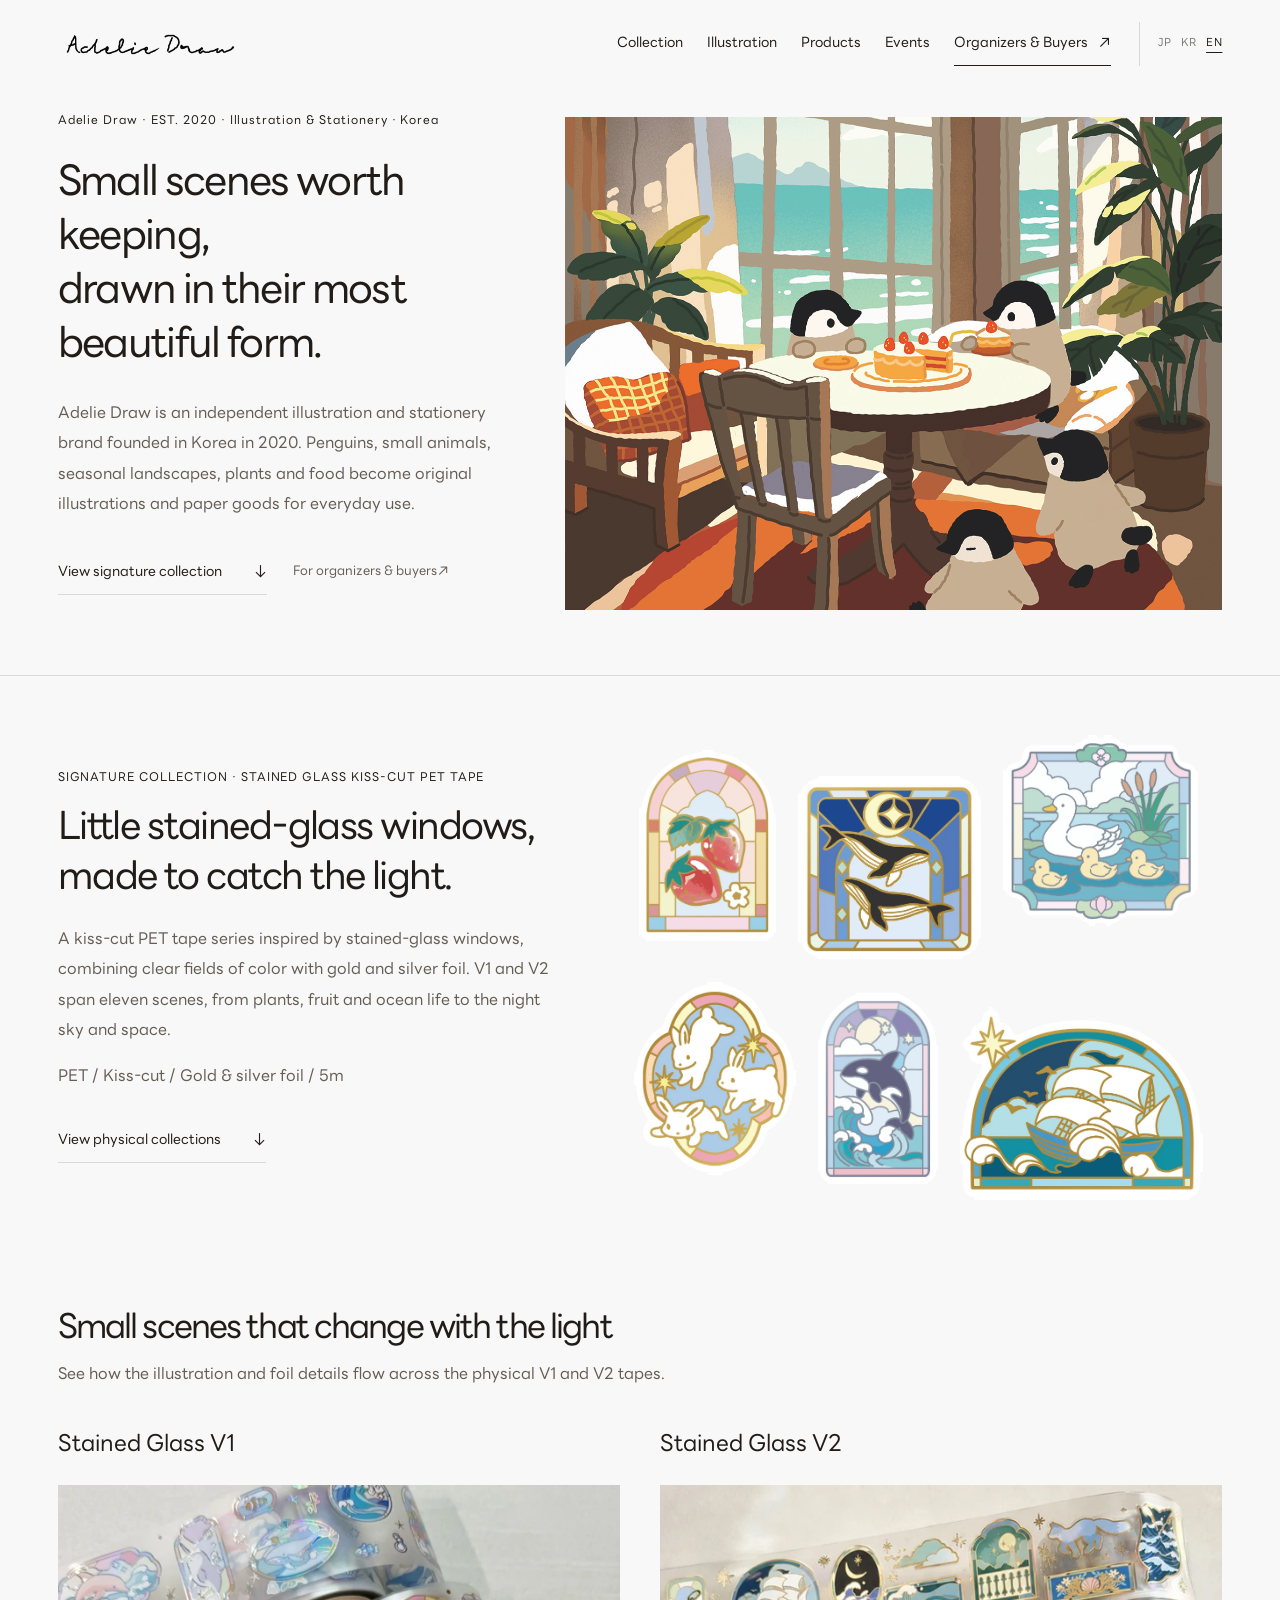
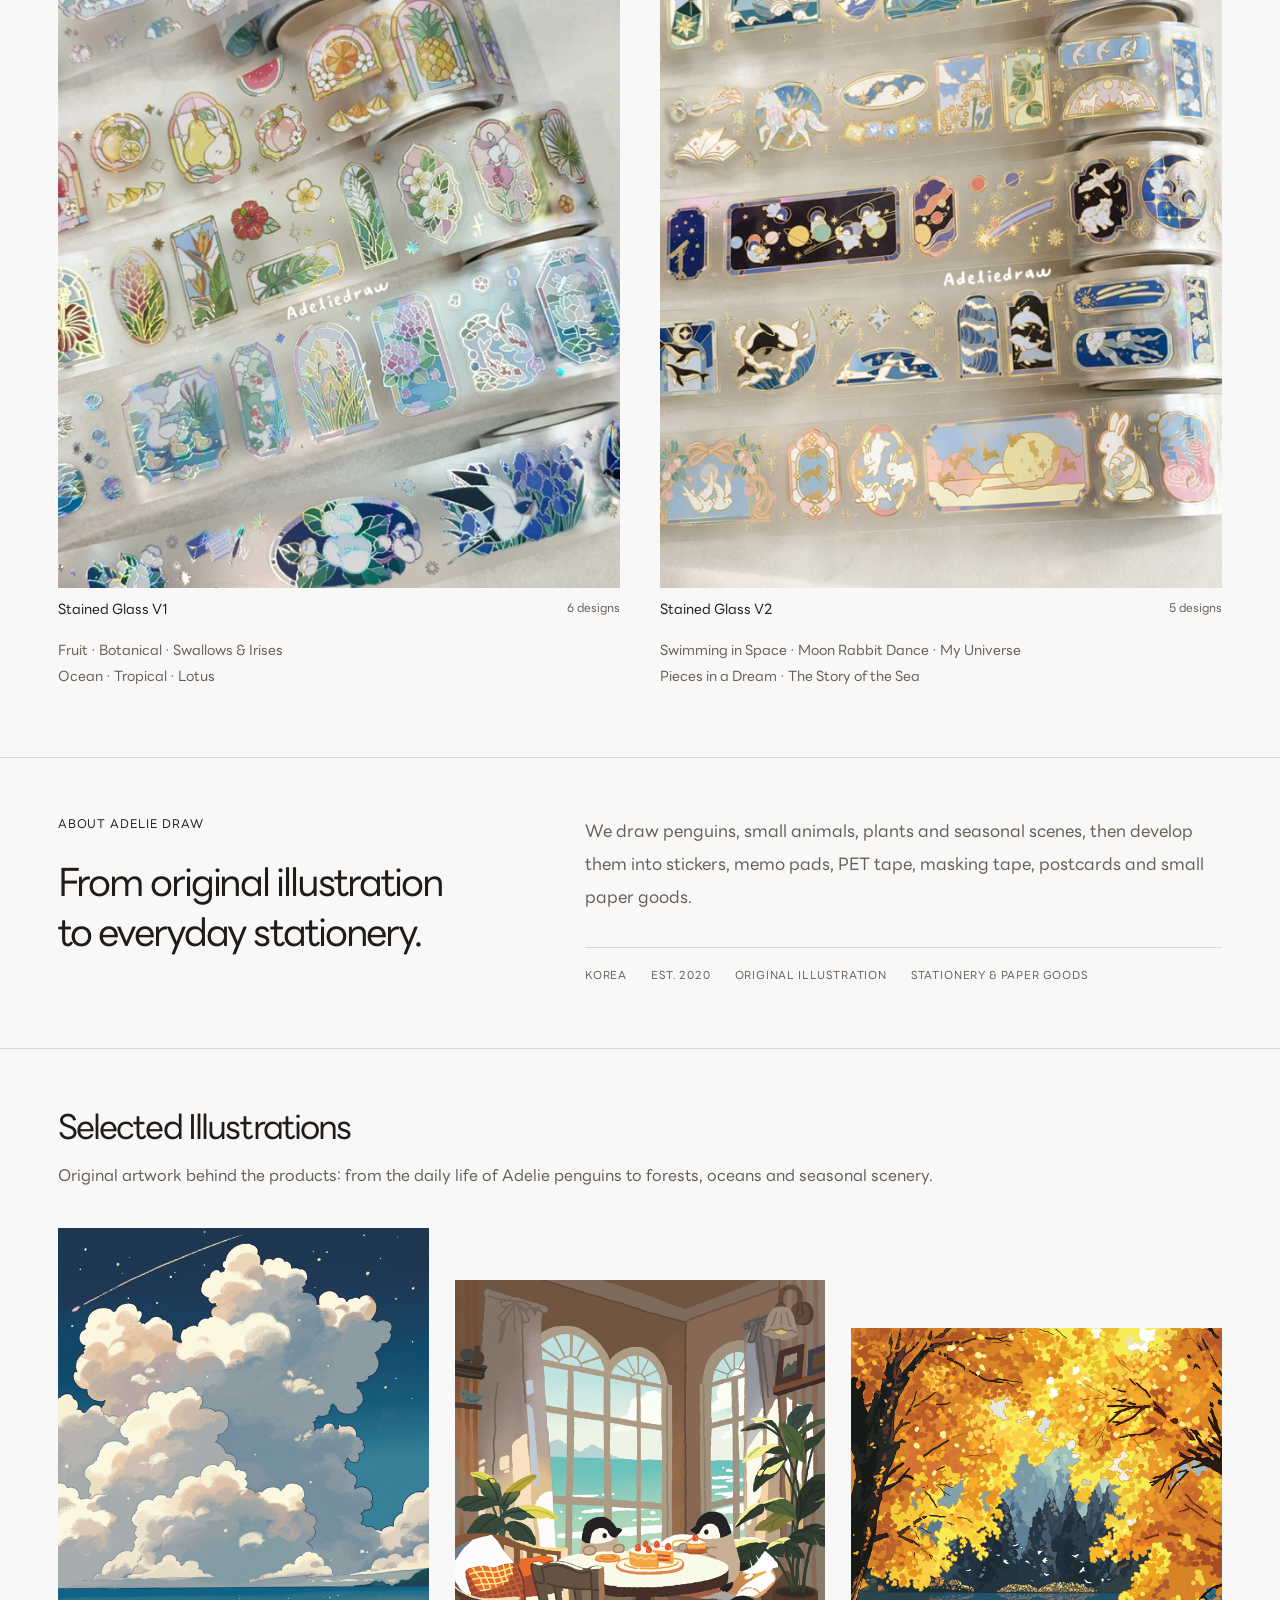
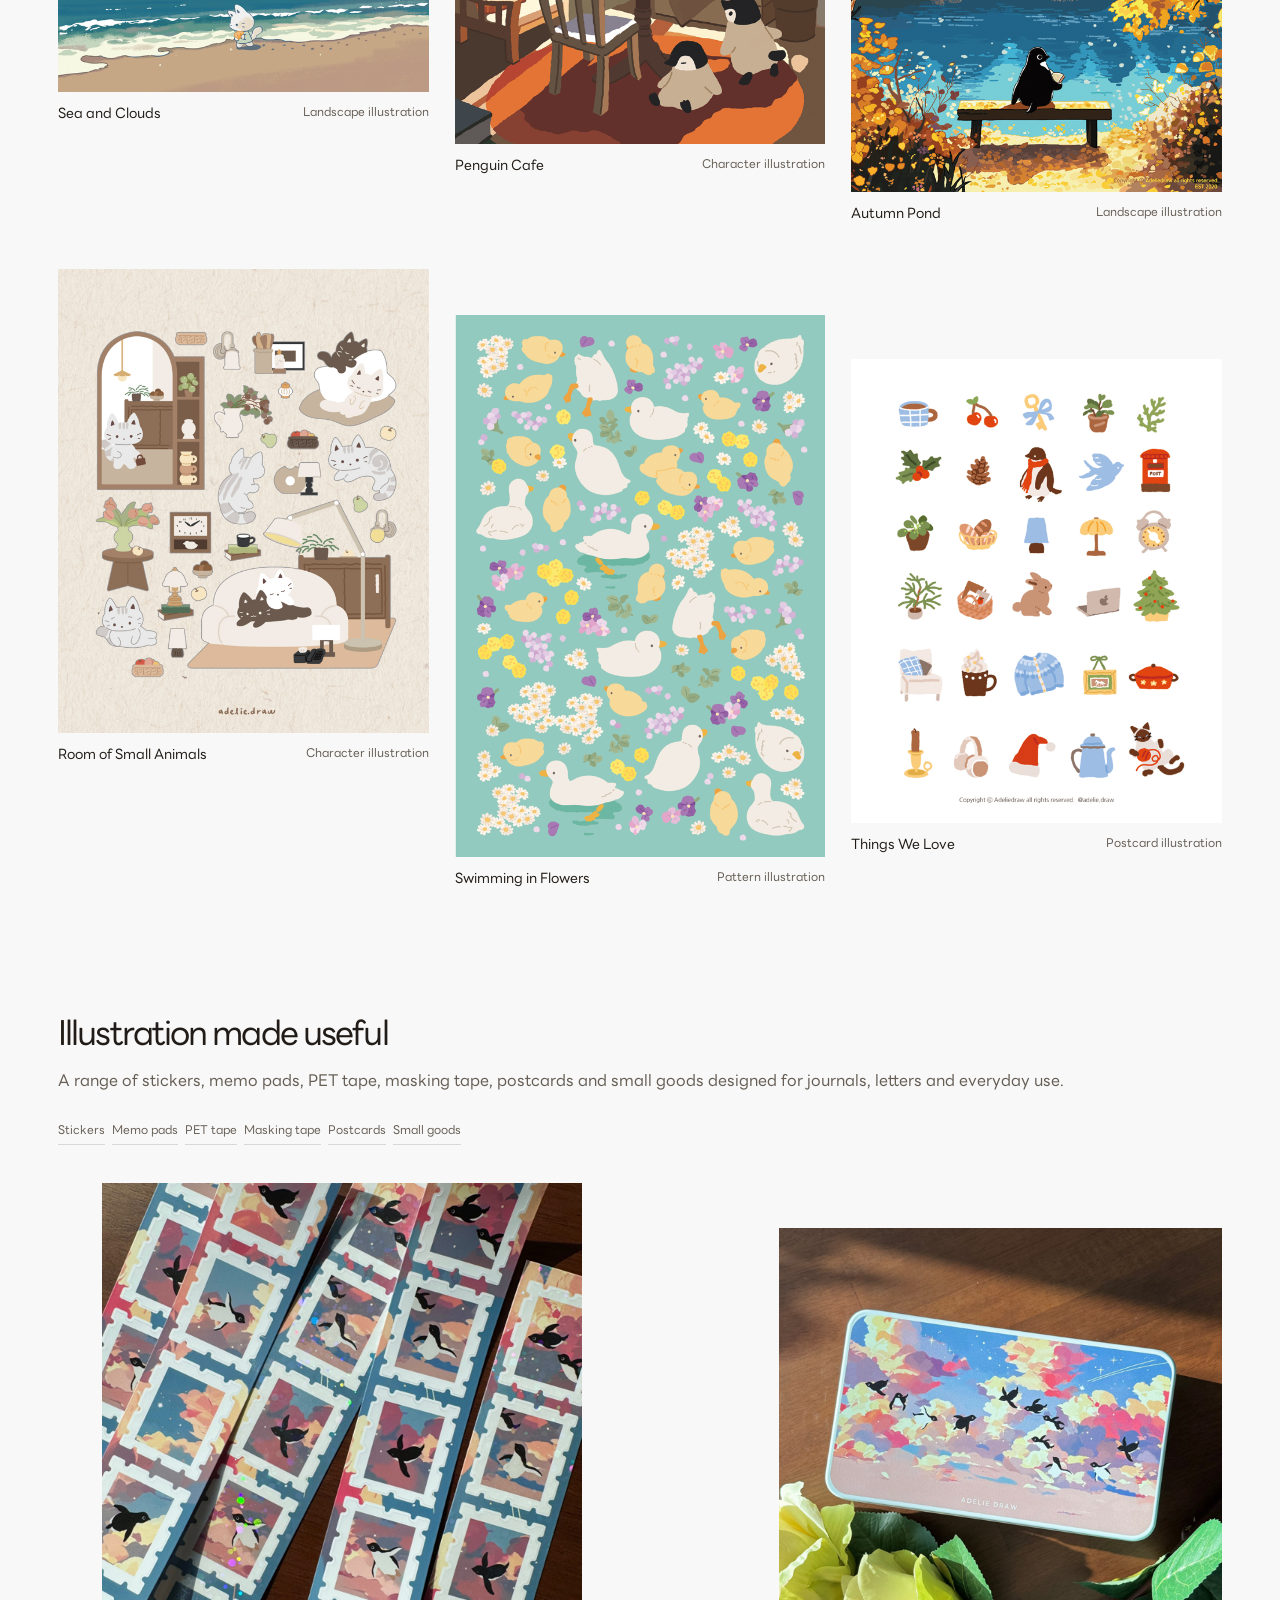
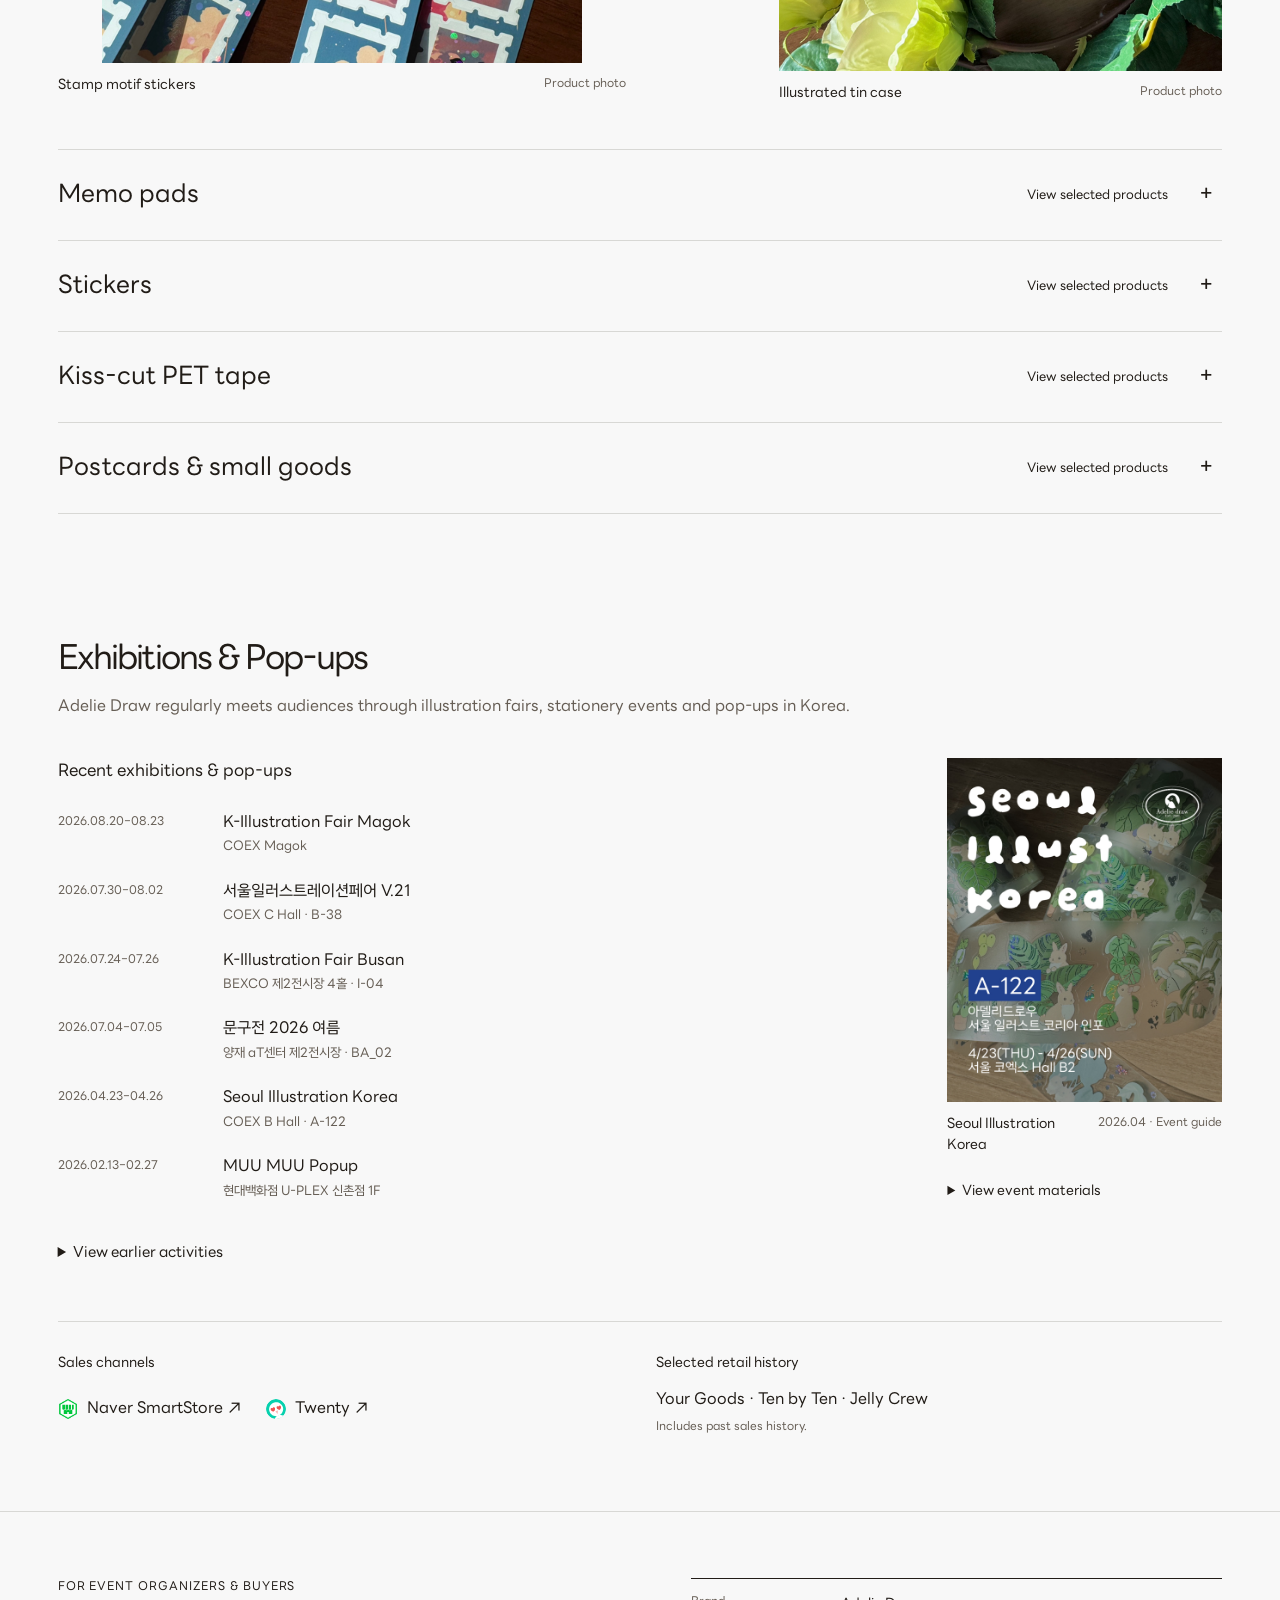
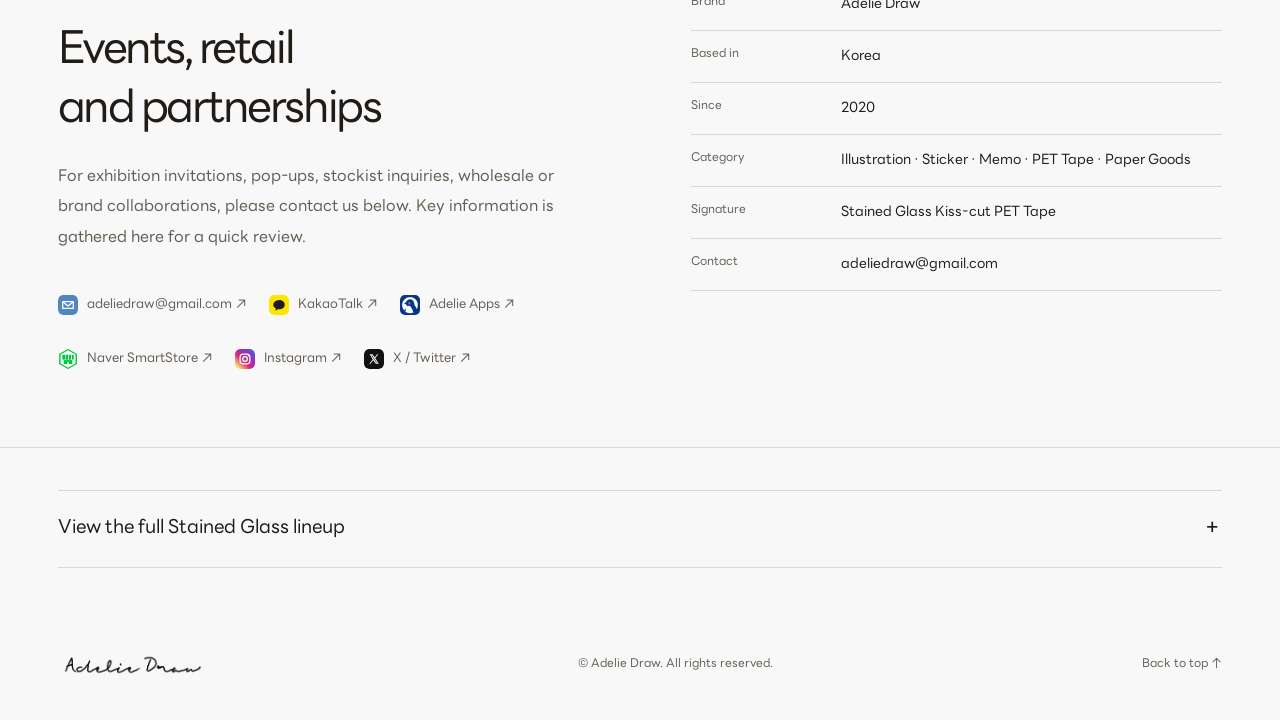
==== commit 802853af: "feat(info): unify public design system" ====
--- a/public/en/index.html
+++ b/public/en/index.html
@@ -21,10 +21,9 @@
 <section class="about-section wrap" id="about" aria-labelledby="about-title"><div><p class="eyebrow">ABOUT ADELIE DRAW</p><h2 id="about-title">From original illustration to everyday stationery.</h2></div><div><p class="about-copy">We draw penguins, small animals, plants and seasonal scenes, then develop them into stickers, memo pads, PET tape, masking tape, postcards and small paper goods.</p><ul class="fact-list"><li>KOREA</li><li>EST. 2020</li><li>ORIGINAL ILLUSTRATION</li><li>STATIONERY &amp; PAPER GOODS</li></ul></div></section>
 <section class="section wrap" id="works" aria-labelledby="works-title"><div class="section-heading"><h2 id="works-title">Selected Illustrations</h2><p>Original artwork behind the products: from the daily life of Adelie penguins to forests, oceans and seasonal scenery.</p></div><div class="works-gallery"><figure class=""><a class="image-link" href="../assets/sea-1280-791c4300.webp" data-lightbox aria-label="Sea and Clouds"><span class="sr-only">Sea and Clouds</span><img src="../assets/sea-1280-791c4300.webp" srcset="../assets/sea-640-3817a66d.webp 640w, ../assets/sea-1280-791c4300.webp 1280w" sizes="(max-width: 639px) 92vw, (max-width: 1023px) 45vw, 32vw" width="1280" height="1600" alt="Sea and Clouds" loading="lazy" decoding="async"></a><figcaption><span>Sea and Clouds</span><span class="caption-detail">Landscape illustration</span></figcaption></figure><figure class=""><a class="image-link" href="../assets/cafe-1280-3fc779c8.webp" data-lightbox aria-label="Penguin Cafe"><span class="sr-only">Penguin Cafe</span><img src="../assets/cafe-1280-3fc779c8.webp" srcset="../assets/cafe-640-34a299a8.webp 640w, ../assets/cafe-1280-3fc779c8.webp 1280w" sizes="(max-width: 639px) 92vw, (max-width: 1023px) 45vw, 32vw" width="1280" height="1600" alt="Penguin Cafe" loading="lazy" decoding="async"></a><figcaption><span>Penguin Cafe</span><span class="caption-detail">Character illustration</span></figcaption></figure><figure class=""><a class="image-link" href="../assets/autumn-1080-d01e65e3.webp" data-lightbox aria-label="Autumn Pond"><span class="sr-only">Autumn Pond</span><img src="../assets/autumn-1080-d01e65e3.webp" srcset="../assets/autumn-640-cf03b8c3.webp 640w, ../assets/autumn-1080-d01e65e3.webp 1080w" sizes="(max-width: 639px) 92vw, (max-width: 1023px) 45vw, 32vw" width="1080" height="1351" alt="Autumn Pond" loading="lazy" decoding="async"></a><figcaption><span>Autumn Pond</span><span class="caption-detail">Landscape illustration</span></figcaption></figure><figure class=""><a class="image-link" href="../assets/room-1080-7adec6e8.webp" data-lightbox aria-label="Room of Small Animals"><span class="sr-only">Room of Small Animals</span><img src="../assets/room-1080-7adec6e8.webp" srcset="../assets/room-640-fdd5f24f.webp 640w, ../assets/room-1080-7adec6e8.webp 1080w" sizes="(max-width: 639px) 92vw, (max-width: 1023px) 45vw, 32vw" width="1080" height="1350" alt="Room of Small Animals" loading="lazy" decoding="async"></a><figcaption><span>Room of Small Animals</span><span class="caption-detail">Character illustration</span></figcaption></figure><figure class=""><a class="image-link" href="../assets/flowers-1096-9d5a98dd.webp" data-lightbox aria-label="Swimming in Flowers"><span class="sr-only">Swimming in Flowers</span><img src="../assets/flowers-1096-9d5a98dd.webp" srcset="../assets/flowers-640-51db934f.webp 640w, ../assets/flowers-1096-9d5a98dd.webp 1096w" sizes="(max-width: 639px) 92vw, (max-width: 1023px) 45vw, 32vw" width="1096" height="1600" alt="Swimming in Flowers" loading="lazy" decoding="async"></a><figcaption><span>Swimming in Flowers</span><span class="caption-detail">Pattern illustration</span></figcaption></figure><figure class=""><a class="image-link" href="../assets/love-1080-1a9fa79d.webp" data-lightbox aria-label="Things We Love"><span class="sr-only">Things We Love</span><img src="../assets/love-1080-1a9fa79d.webp" srcset="../assets/love-640-9f982eb0.webp 640w, ../assets/love-1080-1a9fa79d.webp 1080w" sizes="(max-width: 639px) 92vw, (max-width: 1023px) 45vw, 32vw" width="1080" height="1350" alt="Things We Love" loading="lazy" decoding="async"></a><figcaption><span>Things We Love</span><span class="caption-detail">Postcard illustration</span></figcaption></figure></div></section>
 <section class="section wrap" id="products" aria-labelledby="products-title"><div class="section-heading"><h2 id="products-title">Illustration made useful</h2><p>A range of stickers, memo pads, PET tape, masking tape, postcards and small goods designed for journals, letters and everyday use.</p><ul class="range-list"><li>Stickers</li><li>Memo pads</li><li>PET tape</li><li>Masking tape</li><li>Postcards</li><li>Small goods</li></ul></div><div class="product-materials"><figure class=""><a class="image-link" href="../assets/stamps-1440-635d942e.webp" data-lightbox aria-label="Stamp motif stickers"><span class="sr-only">Stamp motif stickers</span><img src="../assets/stamps-1440-635d942e.webp" srcset="../assets/stamps-640-3da2fb29.webp 640w, ../assets/stamps-1440-635d942e.webp 1440w" sizes="(max-width: 639px) 92vw, (max-width: 1023px) 45vw, 32vw" width="1440" height="1440" alt="Stamp motif stickers" loading="lazy" decoding="async"></a><figcaption><span>Stamp motif stickers</span><span class="caption-detail">Product photo</span></figcaption></figure><figure class=""><a class="image-link" href="../assets/tin-1440-765bccea.webp" data-lightbox aria-label="Illustrated tin case"><span class="sr-only">Illustrated tin case</span><img src="../assets/tin-1440-765bccea.webp" srcset="../assets/tin-640-a2135627.webp 640w, ../assets/tin-1440-765bccea.webp 1440w" sizes="(max-width: 639px) 92vw, (max-width: 1023px) 45vw, 32vw" width="1440" height="1440" alt="Illustrated tin case" loading="lazy" decoding="async"></a><figcaption><span>Illustrated tin case</span><span class="caption-detail">Product photo</span></figcaption></figure></div><div class="product-categories"><details class="product-category"><summary><span>Memo pads</span><span class="disclosure-action"><span class="when-closed">View selected products</span><span class="when-open">Close</span><b aria-hidden="true">＋</b></span></summary><p class="category-note">Illustrated memo pads for desks, journals and everyday notes.</p><div class="category-gallery"><figure class=""><a class="image-link" href="../assets/memo-moon-800-cedb248d.webp" data-lightbox aria-label="Full Moon Memo"><span class="sr-only">Full Moon Memo</span><img src="../assets/memo-moon-800-cedb248d.webp" srcset="../assets/memo-moon-640-ffd9173c.webp 640w, ../assets/memo-moon-800-cedb248d.webp 800w" sizes="(max-width: 639px) 92vw, (max-width: 1023px) 45vw, 32vw" width="800" height="800" alt="Full Moon Memo" loading="lazy" decoding="async"></a><figcaption><span>Full Moon Memo</span><span class="caption-detail"></span></figcaption></figure><figure class=""><a class="image-link" href="../assets/memo-stars-800-ea6e0d11.webp" data-lightbox aria-label="Star Swim Memo"><span class="sr-only">Star Swim Memo</span><img src="../assets/memo-stars-800-ea6e0d11.webp" srcset="../assets/memo-stars-640-e6df4a5d.webp 640w, ../assets/memo-stars-800-ea6e0d11.webp 800w" sizes="(max-width: 639px) 92vw, (max-width: 1023px) 45vw, 32vw" width="800" height="800" alt="Star Swim Memo" loading="lazy" decoding="async"></a><figcaption><span>Star Swim Memo</span><span class="caption-detail"></span></figcaption></figure><figure class=""><a class="image-link" href="../assets/memo-sea-800-0f0daaac.webp" data-lightbox aria-label="Under the Sea Memo"><span class="sr-only">Under the Sea Memo</span><img src="../assets/memo-sea-800-0f0daaac.webp" srcset="../assets/memo-sea-640-738ee2f0.webp 640w, ../assets/memo-sea-800-0f0daaac.webp 800w" sizes="(max-width: 639px) 92vw, (max-width: 1023px) 45vw, 32vw" width="800" height="800" alt="Under the Sea Memo" loading="lazy" decoding="async"></a><figcaption><span>Under the Sea Memo</span><span class="caption-detail"></span></figcaption></figure><figure class=""><a class="image-link" href="../assets/memo-fresh-800-49707b42.webp" data-lightbox aria-label="Fresh Memo"><span class="sr-only">Fresh Memo</span><img src="../assets/memo-fresh-800-49707b42.webp" srcset="../assets/memo-fresh-640-338b9ffe.webp 640w, ../assets/memo-fresh-800-49707b42.webp 800w" sizes="(max-width: 639px) 92vw, (max-width: 1023px) 45vw, 32vw" width="800" height="800" alt="Fresh Memo" loading="lazy" decoding="async"></a><figcaption><span>Fresh Memo</span><span class="caption-detail"></span></figcaption></figure><figure class=""><a class="image-link" href="../assets/memo-meal-800-a7d973a0.webp" data-lightbox aria-label="Let’s Eat Memo"><span class="sr-only">Let’s Eat Memo</span><img src="../assets/memo-meal-800-a7d973a0.webp" srcset="../assets/memo-meal-640-bb187ceb.webp 640w, ../assets/memo-meal-800-a7d973a0.webp 800w" sizes="(max-width: 639px) 92vw, (max-width: 1023px) 45vw, 32vw" width="800" height="800" alt="Let’s Eat Memo" loading="lazy" decoding="async"></a><figcaption><span>Let’s Eat Memo</span><span class="caption-detail"></span></figcaption></figure><figure class=""><a class="image-link" href="../assets/memo-fox-800-aecdca46.webp" data-lightbox aria-label="Toast Fox Memo"><span class="sr-only">Toast Fox Memo</span><img src="../assets/memo-fox-800-aecdca46.webp" srcset="../assets/memo-fox-640-c78a7fd1.webp 640w, ../assets/memo-fox-800-aecdca46.webp 800w" sizes="(max-width: 639px) 92vw, (max-width: 1023px) 45vw, 32vw" width="800" height="800" alt="Toast Fox Memo" loading="lazy" decoding="async"></a><figcaption><span>Toast Fox Memo</span><span class="caption-detail"></span></figcaption></figure><figure class=""><a class="image-link" href="../assets/memo-green-800-8b0ca7d6.webp" data-lightbox aria-label="Greenery Memo"><span class="sr-only">Greenery Memo</span><img src="../assets/memo-green-800-8b0ca7d6.webp" srcset="../assets/memo-green-640-65ed843d.webp 640w, ../assets/memo-green-800-8b0ca7d6.webp 800w" sizes="(max-width: 639px) 92vw, (max-width: 1023px) 45vw, 32vw" width="800" height="800" alt="Greenery Memo" loading="lazy" decoding="async"></a><figcaption><span>Greenery Memo</span><span class="caption-detail"></span></figcaption></figure></div></details><details class="product-category"><summary><span>Stickers</span><span class="disclosure-action"><span class="when-closed">View selected products</span><span class="when-open">Close</span><b aria-hidden="true">＋</b></span></summary><p class="category-note">Small animal and seasonal scenes for journals, letters and albums.</p><div class="category-gallery"><figure class=""><a class="image-link" href="../assets/sticker-cats-800-e72f70cf.webp" data-lightbox aria-label="Fruit Cats Sticker"><span class="sr-only">Fruit Cats Sticker</span><img src="../assets/sticker-cats-800-e72f70cf.webp" srcset="../assets/sticker-cats-640-f8b04c42.webp 640w, ../assets/sticker-cats-800-e72f70cf.webp 800w" sizes="(max-width: 639px) 92vw, (max-width: 1023px) 45vw, 32vw" width="800" height="800" alt="Fruit Cats Sticker" loading="lazy" decoding="async"></a><figcaption><span>Fruit Cats Sticker</span><span class="caption-detail"></span></figcaption></figure><figure class=""><a class="image-link" href="../assets/sticker-clover-800-06065306.webp" data-lightbox aria-label="Clover &amp; Rabbit Sticker"><span class="sr-only">Clover &amp; Rabbit Sticker</span><img src="../assets/sticker-clover-800-06065306.webp" srcset="../assets/sticker-clover-640-0fa36b8d.webp 640w, ../assets/sticker-clover-800-06065306.webp 800w" sizes="(max-width: 639px) 92vw, (max-width: 1023px) 45vw, 32vw" width="800" height="800" alt="Clover &amp; Rabbit Sticker" loading="lazy" decoding="async"></a><figcaption><span>Clover &amp; Rabbit Sticker</span><span class="caption-detail"></span></figcaption></figure><figure class=""><a class="image-link" href="../assets/sticker-cafe-800-50d658ea.webp" data-lightbox aria-label="Seaside Cafe Sticker"><span class="sr-only">Seaside Cafe Sticker</span><img src="../assets/sticker-cafe-800-50d658ea.webp" srcset="../assets/sticker-cafe-640-c1c77302.webp 640w, ../assets/sticker-cafe-800-50d658ea.webp 800w" sizes="(max-width: 639px) 92vw, (max-width: 1023px) 45vw, 32vw" width="800" height="800" alt="Seaside Cafe Sticker" loading="lazy" decoding="async"></a><figcaption><span>Seaside Cafe Sticker</span><span class="caption-detail"></span></figcaption></figure><figure class=""><a class="image-link" href="../assets/sticker-lemon-800-dbd578d8.webp" data-lightbox aria-label="Lemon Pound Cake Sticker"><span class="sr-only">Lemon Pound Cake Sticker</span><img src="../assets/sticker-lemon-800-dbd578d8.webp" srcset="../assets/sticker-lemon-640-284d84cc.webp 640w, ../assets/sticker-lemon-800-dbd578d8.webp 800w" sizes="(max-width: 639px) 92vw, (max-width: 1023px) 45vw, 32vw" width="800" height="800" alt="Lemon Pound Cake Sticker" loading="lazy" decoding="async"></a><figcaption><span>Lemon Pound Cake Sticker</span><span class="caption-detail"></span></figcaption></figure><figure class=""><a class="image-link" href="../assets/sticker-knitting-800-f86774f1.webp" data-lightbox aria-label="Knitting Time Sticker"><span class="sr-only">Knitting Time Sticker</span><img src="../assets/sticker-knitting-800-f86774f1.webp" srcset="../assets/sticker-knitting-640-57866787.webp 640w, ../assets/sticker-knitting-800-f86774f1.webp 800w" sizes="(max-width: 639px) 92vw, (max-width: 1023px) 45vw, 32vw" width="800" height="800" alt="Knitting Time Sticker" loading="lazy" decoding="async"></a><figcaption><span>Knitting Time Sticker</span><span class="caption-detail"></span></figcaption></figure><figure class=""><a class="image-link" href="../assets/sticker-snow-800-5f1f4e13.webp" data-lightbox aria-label="Snow Fairy Dance Sticker"><span class="sr-only">Snow Fairy Dance Sticker</span><img src="../assets/sticker-snow-800-5f1f4e13.webp" srcset="../assets/sticker-snow-640-9c8e818e.webp 640w, ../assets/sticker-snow-800-5f1f4e13.webp 800w" sizes="(max-width: 639px) 92vw, (max-width: 1023px) 45vw, 32vw" width="800" height="800" alt="Snow Fairy Dance Sticker" loading="lazy" decoding="async"></a><figcaption><span>Snow Fairy Dance Sticker</span><span class="caption-detail"></span></figcaption></figure></div></details><details class="product-category"><summary><span>Kiss-cut PET tape</span><span class="disclosure-action"><span class="when-closed">View selected products</span><span class="when-open">Close</span><b aria-hidden="true">＋</b></span></summary><p class="category-note">Transparent PET decoration tape with individually cut pieces.</p><h3 class="category-subtitle">Stained Glass V1</h3><div class="category-gallery"><figure class=""><a class="image-link" href="../assets/v1-fruit-800-79fd3c45.webp" data-lightbox aria-label="Fruit"><span class="sr-only">Fruit</span><img src="../assets/v1-fruit-800-79fd3c45.webp" srcset="../assets/v1-fruit-640-2c729d69.webp 640w, ../assets/v1-fruit-800-79fd3c45.webp 800w" sizes="(max-width: 639px) 92vw, (max-width: 1023px) 45vw, 32vw" width="800" height="1000" alt="Fruit" loading="lazy" decoding="async"></a><figcaption><span>Fruit</span><span class="caption-detail"></span></figcaption></figure><figure class=""><a class="image-link" href="../assets/v1-botanical-800-26d731a0.webp" data-lightbox aria-label="Botanical"><span class="sr-only">Botanical</span><img src="../assets/v1-botanical-800-26d731a0.webp" srcset="../assets/v1-botanical-640-408aabff.webp 640w, ../assets/v1-botanical-800-26d731a0.webp 800w" sizes="(max-width: 639px) 92vw, (max-width: 1023px) 45vw, 32vw" width="800" height="1000" alt="Botanical" loading="lazy" decoding="async"></a><figcaption><span>Botanical</span><span class="caption-detail"></span></figcaption></figure><figure class=""><a class="image-link" href="../assets/v1-swallow-800-2420fae1.webp" data-lightbox aria-label="Swallows &amp; Irises"><span class="sr-only">Swallows &amp; Irises</span><img src="../assets/v1-swallow-800-2420fae1.webp" srcset="../assets/v1-swallow-640-a74fc9b2.webp 640w, ../assets/v1-swallow-800-2420fae1.webp 800w" sizes="(max-width: 639px) 92vw, (max-width: 1023px) 45vw, 32vw" width="800" height="1000" alt="Swallows &amp; Irises" loading="lazy" decoding="async"></a><figcaption><span>Swallows &amp; Irises</span><span class="caption-detail"></span></figcaption></figure><figure class=""><a class="image-link" href="../assets/v1-ocean-800-bdc6717d.webp" data-lightbox aria-label="Ocean"><span class="sr-only">Ocean</span><img src="../assets/v1-ocean-800-bdc6717d.webp" srcset="../assets/v1-ocean-640-6042cc73.webp 640w, ../assets/v1-ocean-800-bdc6717d.webp 800w" sizes="(max-width: 639px) 92vw, (max-width: 1023px) 45vw, 32vw" width="800" height="1000" alt="Ocean" loading="lazy" decoding="async"></a><figcaption><span>Ocean</span><span class="caption-detail"></span></figcaption></figure><figure class=""><a class="image-link" href="../assets/v1-tropical-800-708687dc.webp" data-lightbox aria-label="Tropical"><span class="sr-only">Tropical</span><img src="../assets/v1-tropical-800-708687dc.webp" srcset="../assets/v1-tropical-640-08b9d568.webp 640w, ../assets/v1-tropical-800-708687dc.webp 800w" sizes="(max-width: 639px) 92vw, (max-width: 1023px) 45vw, 32vw" width="800" height="1000" alt="Tropical" loading="lazy" decoding="async"></a><figcaption><span>Tropical</span><span class="caption-detail"></span></figcaption></figure><figure class=""><a class="image-link" href="../assets/v1-lotus-800-9aa3824a.webp" data-lightbox aria-label="Lotus"><span class="sr-only">Lotus</span><img src="../assets/v1-lotus-800-9aa3824a.webp" srcset="../assets/v1-lotus-640-5aeea92c.webp 640w, ../assets/v1-lotus-800-9aa3824a.webp 800w" sizes="(max-width: 639px) 92vw, (max-width: 1023px) 45vw, 32vw" width="800" height="1000" alt="Lotus" loading="lazy" decoding="async"></a><figcaption><span>Lotus</span><span class="caption-detail"></span></figcaption></figure></div><h3 class="category-subtitle">Stained Glass V2</h3><div class="category-gallery"><figure class=""><a class="image-link" href="../assets/space-800-9f8307cb.webp" data-lightbox aria-label="Swimming in Space"><span class="sr-only">Swimming in Space</span><img src="../assets/space-800-9f8307cb.webp" srcset="../assets/space-640-46b7bf92.webp 640w, ../assets/space-800-9f8307cb.webp 800w" sizes="(max-width: 639px) 92vw, (max-width: 1023px) 45vw, 32vw" width="800" height="1000" alt="Swimming in Space" loading="lazy" decoding="async"></a><figcaption><span>Swimming in Space</span><span class="caption-detail"></span></figcaption></figure><figure class=""><a class="image-link" href="../assets/moon-rabbit-800-cd17cbb2.webp" data-lightbox aria-label="Moon Rabbit Dance"><span class="sr-only">Moon Rabbit Dance</span><img src="../assets/moon-rabbit-800-cd17cbb2.webp" srcset="../assets/moon-rabbit-640-47fb8232.webp 640w, ../assets/moon-rabbit-800-cd17cbb2.webp 800w" sizes="(max-width: 639px) 92vw, (max-width: 1023px) 45vw, 32vw" width="800" height="1000" alt="Moon Rabbit Dance" loading="lazy" decoding="async"></a><figcaption><span>Moon Rabbit Dance</span><span class="caption-detail"></span></figcaption></figure><figure class=""><a class="image-link" href="../assets/universe-800-45fd562a.webp" data-lightbox aria-label="My Universe"><span class="sr-only">My Universe</span><img src="../assets/universe-800-45fd562a.webp" srcset="../assets/universe-640-9dec75f6.webp 640w, ../assets/universe-800-45fd562a.webp 800w" sizes="(max-width: 639px) 92vw, (max-width: 1023px) 45vw, 32vw" width="800" height="1000" alt="My Universe" loading="lazy" decoding="async"></a><figcaption><span>My Universe</span><span class="caption-detail"></span></figcaption></figure><figure class=""><a class="image-link" href="../assets/dream-800-aadb3776.webp" data-lightbox aria-label="Pieces in a Dream"><span class="sr-only">Pieces in a Dream</span><img src="../assets/dream-800-aadb3776.webp" srcset="../assets/dream-640-0755044b.webp 640w, ../assets/dream-800-aadb3776.webp 800w" sizes="(max-width: 639px) 92vw, (max-width: 1023px) 45vw, 32vw" width="800" height="1000" alt="Pieces in a Dream" loading="lazy" decoding="async"></a><figcaption><span>Pieces in a Dream</span><span class="caption-detail"></span></figcaption></figure><figure class=""><a class="image-link" href="../assets/ocean-story-800-e5f500ab.webp" data-lightbox aria-label="The Story of the Sea"><span class="sr-only">The Story of the Sea</span><img src="../assets/ocean-story-800-e5f500ab.webp" srcset="../assets/ocean-story-640-fe69aedd.webp 640w, ../assets/ocean-story-800-e5f500ab.webp 800w" sizes="(max-width: 639px) 92vw, (max-width: 1023px) 45vw, 32vw" width="800" height="1000" alt="The Story of the Sea" loading="lazy" decoding="async"></a><figcaption><span>The Story of the Sea</span><span class="caption-detail"></span></figcaption></figure></div><h3 class="category-subtitle">Animals & everyday scenes</h3><div class="category-gallery"><figure class=""><a class="image-link" href="../assets/tape-penguins-800-c73a4ffc.webp" data-lightbox aria-label="Penguin Friends Kiss-cut Tape"><span class="sr-only">Penguin Friends Kiss-cut Tape</span><img src="../assets/tape-penguins-800-c73a4ffc.webp" srcset="../assets/tape-penguins-640-052e4b10.webp 640w, ../assets/tape-penguins-800-c73a4ffc.webp 800w" sizes="(max-width: 639px) 92vw, (max-width: 1023px) 45vw, 32vw" width="800" height="800" alt="Penguin Friends Kiss-cut Tape" loading="lazy" decoding="async"></a><figcaption><span>Penguin Friends Kiss-cut Tape</span><span class="caption-detail"></span></figcaption></figure><figure class=""><a class="image-link" href="../assets/tape-bread-800-06819e72.webp" data-lightbox aria-label="Bread Time Kiss-cut Tape"><span class="sr-only">Bread Time Kiss-cut Tape</span><img src="../assets/tape-bread-800-06819e72.webp" srcset="../assets/tape-bread-640-6800c2b5.webp 640w, ../assets/tape-bread-800-06819e72.webp 800w" sizes="(max-width: 639px) 92vw, (max-width: 1023px) 45vw, 32vw" width="800" height="800" alt="Bread Time Kiss-cut Tape" loading="lazy" decoding="async"></a><figcaption><span>Bread Time Kiss-cut Tape</span><span class="caption-detail"></span></figcaption></figure><figure class=""><a class="image-link" href="../assets/tape-duck-800-518b7928.webp" data-lightbox aria-label="Morning Glory Duck Kiss-cut Tape"><span class="sr-only">Morning Glory Duck Kiss-cut Tape</span><img src="../assets/tape-duck-800-518b7928.webp" srcset="../assets/tape-duck-640-d7f1ee0a.webp 640w, ../assets/tape-duck-800-518b7928.webp 800w" sizes="(max-width: 639px) 92vw, (max-width: 1023px) 45vw, 32vw" width="800" height="800" alt="Morning Glory Duck Kiss-cut Tape" loading="lazy" decoding="async"></a><figcaption><span>Morning Glory Duck Kiss-cut Tape</span><span class="caption-detail"></span></figcaption></figure></div></details><details class="product-category"><summary><span>Postcards &amp; small goods</span><span class="disclosure-action"><span class="when-closed">View selected products</span><span class="when-open">Close</span><b aria-hidden="true">＋</b></span></summary><p class="category-note">Postcards and small objects that carry the illustrations into everyday life.</p><div class="category-gallery"><figure class=""><a class="image-link" href="../assets/postcard-love-800-bc3b7e4d.webp" data-lightbox aria-label="Things We Love Postcard"><span class="sr-only">Things We Love Postcard</span><img src="../assets/postcard-love-800-bc3b7e4d.webp" srcset="../assets/postcard-love-640-13438082.webp 640w, ../assets/postcard-love-800-bc3b7e4d.webp 800w" sizes="(max-width: 639px) 92vw, (max-width: 1023px) 45vw, 32vw" width="800" height="800" alt="Things We Love Postcard" loading="lazy" decoding="async"></a><figcaption><span>Things We Love Postcard</span><span class="caption-detail"></span></figcaption></figure><figure class=""><a class="image-link" href="../assets/tin-1440-765bccea.webp" data-lightbox aria-label="Illustrated Tin Case"><span class="sr-only">Illustrated Tin Case</span><img src="../assets/tin-1440-765bccea.webp" srcset="../assets/tin-640-a2135627.webp 640w, ../assets/tin-1440-765bccea.webp 1440w" sizes="(max-width: 639px) 92vw, (max-width: 1023px) 45vw, 32vw" width="1440" height="1440" alt="Illustrated Tin Case" loading="lazy" decoding="async"></a><figcaption><span>Illustrated Tin Case</span><span class="caption-detail"></span></figcaption></figure><figure class=""><a class="image-link" href="../assets/round-1440-6835cb6f.webp" data-lightbox aria-label="Small Goods"><span class="sr-only">Small Goods</span><img src="../assets/round-1440-6835cb6f.webp" srcset="../assets/round-640-d61e017c.webp 640w, ../assets/round-1440-6835cb6f.webp 1440w" sizes="(max-width: 639px) 92vw, (max-width: 1023px) 45vw, 32vw" width="1440" height="1440" alt="Small Goods" loading="lazy" decoding="async"></a><figcaption><span>Small Goods</span><span class="caption-detail"></span></figcaption></figure></div></details></div></section>
-<section class="section wrap exhibitions" id="exhibitions" aria-labelledby="events-title"><div class="section-heading"><h2 id="events-title">Exhibitions & Pop-ups</h2><p>Adelie Draw regularly meets audiences through illustration fairs, stationery events and pop-ups in Korea.</p></div><div class="event-layout"><div><h3 class="history-heading">Recent exhibitions & pop-ups</h3><ol class="event-list"><li><span class="event-date">2026.08.20–08.23</span><span>K-Illustration Fair Magok</span><span class="event-place">COEX Magok</span></li><li><span class="event-date">2026.07.30–08.02</span><span>서울일러스트레이션페어 V.21</span><span class="event-place">COEX C Hall · B-38</span></li><li><span class="event-date">2026.07.24–07.26</span><span>K-Illustration Fair Busan</span><span class="event-place">BEXCO 제2전시장 4홀 · I-04</span></li><li><span class="event-date">2026.07.04–07.05</span><span>문구전 2026 여름</span><span class="event-place">양재 aT센터 제2전시장 · BA_02</span></li><li><span class="event-date">2026.04.23–04.26</span><span>Seoul Illustration Korea</span><span class="event-place">COEX B Hall · A-122</span></li><li><span class="event-date">2026.02.13–02.27</span><span>MUU MUU Popup</span><span class="event-place">현대백화점 U-PLEX 신촌점 1F</span></li></ol><details class="history-details"><summary>View earlier activities</summary><h3 class="history-heading">Earlier exhibitions</h3><ol class="event-list"><li><span class="event-date">2025.12.25–12.28</span><span>서울일러스트레이션페어</span><span class="event-place">COEX C Hall · D35</span></li><li><span class="event-date">2023.08</span><span>모닝글로리 일러스트 페어</span><span class="event-place">서울 마포 모닝글로리 빌딩</span></li><li><span class="event-date">2022.12.22–12.25</span><span>서울일러스트레이션페어</span><span class="event-place">COEX · G30</span></li></ol><h3 class="history-heading">Brand, collaboration & product activity</h3><ol class="event-list activity-list"><li><span class="event-date">2026.09</span><div><h4>Stained Glass Kiss-cut V2 launched</h4><p>Five V2 designs were introduced through the online market.</p><a class="history-source" href="https://twenty.style/m/canvaswitch/SkSJc16" target="_blank" rel="noopener noreferrer">View record ↗</a></div></li><li><span class="event-date">2023.08</span><div><h4>Second-half online market</h4><p>An online market featured new stickers and existing products.</p><a class="history-source" href="https://twoucan.com/profile/canvaswitch_" target="_blank" rel="noopener noreferrer">View record ↗</a></div></li><li><span class="event-date">2023.07</span><div><h4>Post-fair online mini market</h4><p>New and existing products from the illustration fair were introduced online.</p><a class="history-source" href="https://twoucan.com/profile/canvaswitch_" target="_blank" rel="noopener noreferrer">View record ↗</a></div></li><li><span class="event-date">2023.06</span><div><h4>몽몽스베쮸 × Adelie Draw</h4><p>A collaboration market was announced.</p><a class="history-source" href="https://twoucan.com/profile/canvaswitch_" target="_blank" rel="noopener noreferrer">View record ↗</a></div></li><li><span class="event-date">2023.03</span><div><h4>Spring stationery release</h4><p>Spring products were introduced through SmartStore and Twenty.</p><a class="history-source" href="https://twoucan.com/profile/canvaswitch_" target="_blank" rel="noopener noreferrer">View record ↗</a></div></li><li><span class="event-date">2022.02</span><div><h4>Jelly Crew retail record</h4><p>A past sales and review record remains for a sticker product.</p><a class="history-source" href="https://jellycrew.cafe24.com/article/review/4/76560/" target="_blank" rel="noopener noreferrer">View record ↗</a></div></li><li><span class="event-date">2020</span><div><h4>Adelie Draw founded</h4><p>An illustration brand turning penguins, animals and seasonal scenes into stationery.</p></div></li></ol></details></div><div class="event-archive"><figure class=""><a class="image-link" href="../assets/event-cover-1080-634f0aa9.webp" data-lightbox aria-label="Seoul Illustration Korea"><span class="sr-only">Seoul Illustration Korea</span><img src="../assets/event-cover-1080-634f0aa9.webp" srcset="../assets/event-cover-640-fd67e6a9.webp 640w, ../assets/event-cover-1080-634f0aa9.webp 1080w" sizes="(max-width: 639px) 92vw, (max-width: 1023px) 45vw, 32vw" width="1080" height="1350" alt="Seoul Illustration Korea" loading="lazy" decoding="async"></a><figcaption><span>Seoul Illustration Korea</span><span class="caption-detail">2026.04 · Event guide</span></figcaption></figure><details><summary>View event materials</summary><div class="event-more"><figure class=""><a class="image-link" href="../assets/event-stickers-1080-a33dadfe.webp" data-lightbox aria-label="Sticker lineup"><span class="sr-only">Sticker lineup</span><img src="../assets/event-stickers-1080-a33dadfe.webp" srcset="../assets/event-stickers-640-e7e2124e.webp 640w, ../assets/event-stickers-1080-a33dadfe.webp 1080w" sizes="(max-width: 639px) 92vw, (max-width: 1023px) 45vw, 32vw" width="1080" height="1350" alt="Sticker lineup" loading="lazy" decoding="async"></a><figcaption><span>Sticker lineup</span><span class="caption-detail">2026.04 event material</span></figcaption></figure><figure class=""><a class="image-link" href="../assets/event-paper-1080-79a194af.webp" data-lightbox aria-label="Postcards &amp; small goods"><span class="sr-only">Postcards &amp; small goods</span><img src="../assets/event-paper-1080-79a194af.webp" srcset="../assets/event-paper-640-d6657f07.webp 640w, ../assets/event-paper-1080-79a194af.webp 1080w" sizes="(max-width: 639px) 92vw, (max-width: 1023px) 45vw, 32vw" width="1080" height="1350" alt="Postcards &amp; small goods" loading="lazy" decoding="async"></a><figcaption><span>Postcards &amp; small goods</span><span class="caption-detail">2026.04 event material</span></figcaption></figure></div></details></div></div><div class="channels" id="stockists"><div><h3>Sales channels</h3><a href="https://smartstore.naver.com/adeliedraw" target="_blank" rel="noopener noreferrer">Naver SmartStore ↗</a><a href="https://twenty.style/profile/canvaswitch" target="_blank" rel="noopener noreferrer">Twenty ↗</a></div><div><h3>Selected retail history</h3><p>Your Goods · Ten by Ten · Jelly Crew</p><span class="note">Includes past sales history.</span></div></div></section>
-<section class="organizer wrap" id="organizers" aria-labelledby="organizer-title"><div class="organizer-copy"><p class="eyebrow">FOR EVENT ORGANIZERS & BUYERS</p><h2 id="organizer-title">Events, retail and partnerships</h2><p>For exhibition invitations, pop-ups, stockist inquiries, wholesale or brand collaborations, please contact us below. Key information is gathered here for a quick review.</p><div class="organizer-actions"><a class="button-link" href="mailto:adeliedraw@gmail.com">Email inquiry ↗</a><a class="quiet-link" href="https://smartstore.naver.com/adeliedraw" target="_blank" rel="noopener noreferrer">Naver SmartStore ↗</a><a class="quiet-link" href="https://www.instagram.com/adelie.draw/" target="_blank" rel="noopener noreferrer">Instagram ↗</a><a class="quiet-link" href="https://x.com/canvaswitch_" target="_blank" rel="noopener noreferrer">X / Twitter ↗</a></div></div><dl class="organizer-facts"><div><dt>Brand</dt><dd>Adelie Draw</dd></div><div><dt>Based in</dt><dd>Korea</dd></div><div><dt>Since</dt><dd>2020</dd></div><div><dt>Category</dt><dd>Illustration · Sticker · Memo · PET Tape · Paper Goods</dd></div><div><dt>Signature</dt><dd>Stained Glass Kiss-cut PET Tape</dd></div><div><dt>Contact</dt><dd>adeliedraw@gmail.com</dd></div></dl></section>
+<section class="section wrap exhibitions" id="exhibitions" aria-labelledby="events-title"><div class="section-heading"><h2 id="events-title">Exhibitions & Pop-ups</h2><p>Adelie Draw regularly meets audiences through illustration fairs, stationery events and pop-ups in Korea.</p></div><div class="event-layout"><div><h3 class="history-heading">Recent exhibitions & pop-ups</h3><ol class="event-list"><li><span class="event-date">2026.08.20–08.23</span><span>K-Illustration Fair Magok</span><span class="event-place">COEX Magok</span></li><li><span class="event-date">2026.07.30–08.02</span><span>서울일러스트레이션페어 V.21</span><span class="event-place">COEX C Hall · B-38</span></li><li><span class="event-date">2026.07.24–07.26</span><span>K-Illustration Fair Busan</span><span class="event-place">BEXCO 제2전시장 4홀 · I-04</span></li><li><span class="event-date">2026.07.04–07.05</span><span>문구전 2026 여름</span><span class="event-place">양재 aT센터 제2전시장 · BA_02</span></li><li><span class="event-date">2026.04.23–04.26</span><span>Seoul Illustration Korea</span><span class="event-place">COEX B Hall · A-122</span></li><li><span class="event-date">2026.02.13–02.27</span><span>MUU MUU Popup</span><span class="event-place">현대백화점 U-PLEX 신촌점 1F</span></li></ol><details class="history-details"><summary>View earlier activities</summary><h3 class="history-heading">Earlier exhibitions</h3><ol class="event-list"><li><span class="event-date">2025.12.25–12.28</span><span>서울일러스트레이션페어</span><span class="event-place">COEX C Hall · D35</span></li><li><span class="event-date">2023.08</span><span>모닝글로리 일러스트 페어</span><span class="event-place">서울 마포 모닝글로리 빌딩</span></li><li><span class="event-date">2022.12.22–12.25</span><span>서울일러스트레이션페어</span><span class="event-place">COEX · G30</span></li></ol><h3 class="history-heading">Brand, collaboration & product activity</h3><ol class="event-list activity-list"><li><span class="event-date">2026.09</span><div><h4>Stained Glass Kiss-cut V2 launched</h4><p>Five V2 designs were introduced through the online market.</p><a class="history-source" href="https://twenty.style/m/canvaswitch/SkSJc16" target="_blank" rel="noopener noreferrer">View record ↗</a></div></li><li><span class="event-date">2023.08</span><div><h4>Second-half online market</h4><p>An online market featured new stickers and existing products.</p></div></li><li><span class="event-date">2023.07</span><div><h4>Post-fair online mini market</h4><p>New and existing products from the illustration fair were introduced online.</p></div></li><li><span class="event-date">2023.06</span><div><h4>몽몽스베쮸 × Adelie Draw</h4><p>A collaboration market was announced.</p></div></li><li><span class="event-date">2023.03</span><div><h4>Spring stationery release</h4><p>Spring products were introduced through SmartStore and Twenty.</p></div></li><li><span class="event-date">2022.02</span><div><h4>Jelly Crew retail record</h4><p>A past sales and review record remains for a sticker product.</p><a class="history-source" href="https://jellycrew.cafe24.com/article/review/4/76560/" target="_blank" rel="noopener noreferrer">View record ↗</a></div></li><li><span class="event-date">2020</span><div><h4>Adelie Draw founded</h4><p>An illustration brand turning penguins, animals and seasonal scenes into stationery.</p></div></li></ol></details></div><div class="event-archive"><figure class=""><a class="image-link" href="../assets/event-cover-1080-634f0aa9.webp" data-lightbox aria-label="Seoul Illustration Korea"><span class="sr-only">Seoul Illustration Korea</span><img src="../assets/event-cover-1080-634f0aa9.webp" srcset="../assets/event-cover-640-fd67e6a9.webp 640w, ../assets/event-cover-1080-634f0aa9.webp 1080w" sizes="(max-width: 639px) 92vw, (max-width: 1023px) 45vw, 32vw" width="1080" height="1350" alt="Seoul Illustration Korea" loading="lazy" decoding="async"></a><figcaption><span>Seoul Illustration Korea</span><span class="caption-detail">2026.04 · Event guide</span></figcaption></figure><details><summary>View event materials</summary><div class="event-more"><figure class=""><a class="image-link" href="../assets/event-stickers-1080-a33dadfe.webp" data-lightbox aria-label="Sticker lineup"><span class="sr-only">Sticker lineup</span><img src="../assets/event-stickers-1080-a33dadfe.webp" srcset="../assets/event-stickers-640-e7e2124e.webp 640w, ../assets/event-stickers-1080-a33dadfe.webp 1080w" sizes="(max-width: 639px) 92vw, (max-width: 1023px) 45vw, 32vw" width="1080" height="1350" alt="Sticker lineup" loading="lazy" decoding="async"></a><figcaption><span>Sticker lineup</span><span class="caption-detail">2026.04 event material</span></figcaption></figure><figure class=""><a class="image-link" href="../assets/event-paper-1080-79a194af.webp" data-lightbox aria-label="Postcards &amp; small goods"><span class="sr-only">Postcards &amp; small goods</span><img src="../assets/event-paper-1080-79a194af.webp" srcset="../assets/event-paper-640-d6657f07.webp 640w, ../assets/event-paper-1080-79a194af.webp 1080w" sizes="(max-width: 639px) 92vw, (max-width: 1023px) 45vw, 32vw" width="1080" height="1350" alt="Postcards &amp; small goods" loading="lazy" decoding="async"></a><figcaption><span>Postcards &amp; small goods</span><span class="caption-detail">2026.04 event material</span></figcaption></figure></div></details></div></div><div class="channels" id="stockists"><div><h3>Sales channels</h3><a href="https://smartstore.naver.com/adeliedraw" target="_blank" rel="noopener noreferrer">Naver SmartStore ↗</a><a href="https://twenty.style/profile/canvaswitch" target="_blank" rel="noopener noreferrer">Twenty ↗</a></div><div><h3>Selected retail history</h3><p>Your Goods · Ten by Ten · Jelly Crew</p><span class="note">Includes past sales history.</span></div></div></section>
+<section class="organizer wrap" id="organizers" aria-labelledby="organizer-title"><div class="organizer-copy"><p class="eyebrow">FOR EVENT ORGANIZERS & BUYERS</p><h2 id="organizer-title">Events, retail and partnerships</h2><p>For exhibition invitations, pop-ups, stockist inquiries, wholesale or brand collaborations, please contact us below. Key information is gathered here for a quick review.</p><div class="organizer-actions"><a class="quiet-link" href="mailto:adeliedraw@gmail.com">adeliedraw@gmail.com ↗</a><a class="quiet-link" href="https://open.kakao.com/o/sC38OMbd" target="_blank" rel="noopener noreferrer">KakaoTalk ↗</a><a class="quiet-link" href="https://app.adeliedraw.com/" target="_blank" rel="noopener noreferrer">Adelie Apps ↗</a><a class="quiet-link" href="https://smartstore.naver.com/adeliedraw" target="_blank" rel="noopener noreferrer">Naver SmartStore ↗</a><a class="quiet-link" href="https://www.instagram.com/adelie.draw/" target="_blank" rel="noopener noreferrer">Instagram ↗</a><a class="quiet-link" href="https://x.com/canvaswitch_" target="_blank" rel="noopener noreferrer">X / Twitter ↗</a></div></div><dl class="organizer-facts"><div><dt>Brand</dt><dd>Adelie Draw</dd></div><div><dt>Based in</dt><dd>Korea</dd></div><div><dt>Since</dt><dd>2020</dd></div><div><dt>Category</dt><dd>Illustration · Sticker · Memo · PET Tape · Paper Goods</dd></div><div><dt>Signature</dt><dd>Stained Glass Kiss-cut PET Tape</dd></div><div><dt>Contact</dt><dd>adeliedraw@gmail.com</dd></div></dl></section>
 <section class="archive wrap" id="archive"><details class="archive-details"><summary><span>View the full Stained Glass lineup</span><span aria-hidden="true">＋</span></summary><p class="archive-note">Explore representative pieces from all six V1 and five V2 designs.</p><section class="glass-window glass-v1" id="series-v1" aria-labelledby="v1-title"><div class="wrap"><div class="glass-head"><p class="eyebrow">FIRST COLLECTION · Stained Glass V1</p><h2 id="v1-title">Daylight windows</h2><p class="glass-lead">Fruit, ocean, lotus, tropical plants, swallows and irises, and botanical scenes in six daylight windows.</p></div><div class="works"><article class="work"><div class="work-pieces"><a class="piece" style="--w:310;--h:433" href="../assets/kisscut/kc_0014-01-50399f9a.webp" data-lightbox data-caption="Fruit · Stained Glass V1 · 01/13" data-theme="light" data-width="310" aria-label="Fruit · Stained Glass V1 · 01/13 Enlarge"><img src="../assets/kisscut/kc_0014-01-50399f9a.webp" width="310" height="433" alt="Fruit" loading="lazy" decoding="async"></a><a class="piece" style="--w:287;--h:431" href="../assets/kisscut/kc_0014-09-021bf2a0.webp" data-lightbox data-caption="Fruit · Stained Glass V1 · 09/13" data-theme="light" data-width="287" aria-label="Fruit · Stained Glass V1 · 09/13 Enlarge"><img src="../assets/kisscut/kc_0014-09-021bf2a0.webp" width="287" height="431" alt="Fruit" loading="lazy" decoding="async"></a><a class="piece" style="--w:334;--h:430" href="../assets/kisscut/kc_0014-11-56caccda.webp" data-lightbox data-caption="Fruit · Stained Glass V1 · 11/13" data-theme="light" data-width="334" aria-label="Fruit · Stained Glass V1 · 11/13 Enlarge"><img src="../assets/kisscut/kc_0014-11-56caccda.webp" width="334" height="430" alt="Fruit" loading="lazy" decoding="async"></a></div><h3>Fruit</h3><p>Summer fruit ripening inside a window frame</p></article><article class="work"><div class="work-pieces"><a class="piece" style="--w:271;--h:434" href="../assets/kisscut/kc_0015-02-289e00f9.webp" data-lightbox data-caption="Ocean · Stained Glass V1 · 02/19" data-theme="light" data-width="271" aria-label="Ocean · Stained Glass V1 · 02/19 Enlarge"><img src="../assets/kisscut/kc_0015-02-289e00f9.webp" width="271" height="434" alt="Ocean" loading="lazy" decoding="async"></a><a class="piece" style="--w:339;--h:330" href="../assets/kisscut/kc_0015-05-2c74c262.webp" data-lightbox data-caption="Ocean · Stained Glass V1 · 05/19" data-theme="light" data-width="339" aria-label="Ocean · Stained Glass V1 · 05/19 Enlarge"><img src="../assets/kisscut/kc_0015-05-2c74c262.webp" width="339" height="330" alt="Ocean" loading="lazy" decoding="async"></a><a class="piece" style="--w:285;--h:290" href="../assets/kisscut/kc_0015-16-d7dd3a4d.webp" data-lightbox data-caption="Ocean · Stained Glass V1 · 16/19" data-theme="light" data-width="285" aria-label="Ocean · Stained Glass V1 · 16/19 Enlarge"><img src="../assets/kisscut/kc_0015-16-d7dd3a4d.webp" width="285" height="290" alt="Ocean" loading="lazy" decoding="async"></a></div><h3>Ocean</h3><p>Orcas, a sea turtle and breaking waves</p></article><article class="work"><div class="work-pieces"><a class="piece" style="--w:276;--h:436" href="../assets/kisscut/kc_0016-01-1fa758cc.webp" data-lightbox data-caption="Lotus · Stained Glass V1 · 01/16" data-theme="light" data-width="276" aria-label="Lotus · Stained Glass V1 · 01/16 Enlarge"><img src="../assets/kisscut/kc_0016-01-1fa758cc.webp" width="276" height="436" alt="Lotus" loading="lazy" decoding="async"></a><a class="piece" style="--w:443;--h:434" href="../assets/kisscut/kc_0016-08-ddae94f2.webp" data-lightbox data-caption="Lotus · Stained Glass V1 · 08/16" data-theme="light" data-width="443" aria-label="Lotus · Stained Glass V1 · 08/16 Enlarge"><img src="../assets/kisscut/kc_0016-08-ddae94f2.webp" width="443" height="434" alt="Lotus" loading="lazy" decoding="async"></a><a class="piece" style="--w:284;--h:317" href="../assets/kisscut/kc_0016-13-b31a1357.webp" data-lightbox data-caption="Lotus · Stained Glass V1 · 13/16" data-theme="light" data-width="284" aria-label="Lotus · Stained Glass V1 · 13/16 Enlarge"><img src="../assets/kisscut/kc_0016-13-b31a1357.webp" width="284" height="317" alt="Lotus" loading="lazy" decoding="async"></a></div><h3>Lotus</h3><p>Lotus pond, duck family and koi</p></article><article class="work"><div class="work-pieces"><a class="piece" style="--w:279;--h:433" href="../assets/kisscut/kc_0017-01-9a5a2761.webp" data-lightbox data-caption="Tropical · Stained Glass V1 · 01/16" data-theme="light" data-width="279" aria-label="Tropical · Stained Glass V1 · 01/16 Enlarge"><img src="../assets/kisscut/kc_0017-01-9a5a2761.webp" width="279" height="433" alt="Tropical" loading="lazy" decoding="async"></a><a class="piece" style="--w:264;--h:433" href="../assets/kisscut/kc_0017-03-6ba9de5d.webp" data-lightbox data-caption="Tropical · Stained Glass V1 · 03/16" data-theme="light" data-width="264" aria-label="Tropical · Stained Glass V1 · 03/16 Enlarge"><img src="../assets/kisscut/kc_0017-03-6ba9de5d.webp" width="264" height="433" alt="Tropical" loading="lazy" decoding="async"></a><a class="piece" style="--w:283;--h:338" href="../assets/kisscut/kc_0017-11-ce801803.webp" data-lightbox data-caption="Tropical · Stained Glass V1 · 11/16" data-theme="light" data-width="283" aria-label="Tropical · Stained Glass V1 · 11/16 Enlarge"><img src="../assets/kisscut/kc_0017-11-ce801803.webp" width="283" height="338" alt="Tropical" loading="lazy" decoding="async"></a></div><h3>Tropical</h3><p>Hibiscus, bird-of-paradise flowers and palm leaves</p></article><article class="work"><div class="work-pieces"><a class="piece" style="--w:312;--h:293" href="../assets/kisscut/kc_0018-02-4c1d57bf.webp" data-lightbox data-caption="Swallows &amp; Irises · Stained Glass V1 · 02/8" data-theme="light" data-width="312" aria-label="Swallows &amp; Irises · Stained Glass V1 · 02/8 Enlarge"><img src="../assets/kisscut/kc_0018-02-4c1d57bf.webp" width="312" height="293" alt="Swallows &amp; Irises" loading="lazy" decoding="async"></a><a class="piece" style="--w:530;--h:318" href="../assets/kisscut/kc_0018-06-b0c9c9f0.webp" data-lightbox data-caption="Swallows &amp; Irises · Stained Glass V1 · 06/8" data-theme="light" data-width="530" aria-label="Swallows &amp; Irises · Stained Glass V1 · 06/8 Enlarge"><img src="../assets/kisscut/kc_0018-06-b0c9c9f0.webp" width="530" height="318" alt="Swallows &amp; Irises" loading="lazy" decoding="async"></a><a class="piece" style="--w:309;--h:312" href="../assets/kisscut/kc_0018-08-126d2611.webp" data-lightbox data-caption="Swallows &amp; Irises · Stained Glass V1 · 08/8" data-theme="light" data-width="309" aria-label="Swallows &amp; Irises · Stained Glass V1 · 08/8 Enlarge"><img src="../assets/kisscut/kc_0018-08-126d2611.webp" width="309" height="312" alt="Swallows &amp; Irises" loading="lazy" decoding="async"></a></div><h3>Swallows &amp; Irises</h3><p>Swallows flying between irises and white flowers</p></article><article class="work"><div class="work-pieces"><a class="piece" style="--w:315;--h:437" href="../assets/kisscut/kc_0019-02-9e3119fe.webp" data-lightbox data-caption="Botanical · Stained Glass V1 · 02/11" data-theme="light" data-width="315" aria-label="Botanical · Stained Glass V1 · 02/11 Enlarge"><img src="../assets/kisscut/kc_0019-02-9e3119fe.webp" width="315" height="437" alt="Botanical" loading="lazy" decoding="async"></a><a class="piece" style="--w:246;--h:438" href="../assets/kisscut/kc_0019-06-dce5941b.webp" data-lightbox data-caption="Botanical · Stained Glass V1 · 06/11" data-theme="light" data-width="246" aria-label="Botanical · Stained Glass V1 · 06/11 Enlarge"><img src="../assets/kisscut/kc_0019-06-dce5941b.webp" width="246" height="438" alt="Botanical" loading="lazy" decoding="async"></a><a class="piece" style="--w:280;--h:439" href="../assets/kisscut/kc_0019-11-af9c29ba.webp" data-lightbox data-caption="Botanical · Stained Glass V1 · 11/11" data-theme="light" data-width="280" aria-label="Botanical · Stained Glass V1 · 11/11 Enlarge"><img src="../assets/kisscut/kc_0019-11-af9c29ba.webp" width="280" height="439" alt="Botanical" loading="lazy" decoding="async"></a></div><h3>Botanical</h3><p>Peonies, wisteria, lily-of-the-valley and a small bird</p></article></div><div class="glass-foot"><p class="glass-status">Select a piece to enlarge it.</p><a class="text-link" href="#collection-v1">Stained Glass V1 View physical tape <span aria-hidden="true">↑</span></a></div></div></section><section class="glass-window glass-v2" id="series-v2" aria-labelledby="v2-title"><div class="wrap"><div class="glass-head"><p class="eyebrow">SECOND COLLECTION · Stained Glass V2</p><h2 id="v2-title">Night windows</h2><p class="glass-lead">The Story of the Sea, Pieces in a Dream, My Universe, Swimming in Space and Moon Rabbit Dance: five windows from the night sea to space.</p></div><div class="works"><article class="work"><div class="work-pieces"><a class="piece" style="--w:554;--h:439" href="../assets/kisscut/kc_0020-02-09dc17ef.webp" data-lightbox data-caption="The Story of the Sea · Stained Glass V2 · 02/9" data-theme="dark" data-width="554" aria-label="The Story of the Sea · Stained Glass V2 · 02/9 Enlarge"><img src="../assets/kisscut/kc_0020-02-09dc17ef.webp" width="554" height="439" alt="The Story of the Sea" loading="lazy" decoding="async"></a><a class="piece" style="--w:356;--h:439" href="../assets/kisscut/kc_0020-06-a4e4c7ae.webp" data-lightbox data-caption="The Story of the Sea · Stained Glass V2 · 06/9" data-theme="dark" data-width="356" aria-label="The Story of the Sea · Stained Glass V2 · 06/9 Enlarge"><img src="../assets/kisscut/kc_0020-06-a4e4c7ae.webp" width="356" height="439" alt="The Story of the Sea" loading="lazy" decoding="async"></a><a class="piece" style="--w:331;--h:439" href="../assets/kisscut/kc_0020-03-79cfa67b.webp" data-lightbox data-caption="The Story of the Sea · Stained Glass V2 · 03/9" data-theme="dark" data-width="331" aria-label="The Story of the Sea · Stained Glass V2 · 03/9 Enlarge"><img src="../assets/kisscut/kc_0020-03-79cfa67b.webp" width="331" height="439" alt="The Story of the Sea" loading="lazy" decoding="async"></a></div><h3>The Story of the Sea</h3><p>Sailing ship, lighthouse and moon on the night sea</p></article><article class="work"><div class="work-pieces"><a class="piece" style="--w:441;--h:410" href="../assets/kisscut/kc_0021-03-f2b33054.webp" data-lightbox data-caption="Pieces in a Dream · Stained Glass V2 · 03/10" data-theme="dark" data-width="441" aria-label="Pieces in a Dream · Stained Glass V2 · 03/10 Enlarge"><img src="../assets/kisscut/kc_0021-03-f2b33054.webp" width="441" height="410" alt="Pieces in a Dream" loading="lazy" decoding="async"></a><a class="piece" style="--w:354;--h:437" href="../assets/kisscut/kc_0021-06-ff43df4a.webp" data-lightbox data-caption="Pieces in a Dream · Stained Glass V2 · 06/10" data-theme="dark" data-width="354" aria-label="Pieces in a Dream · Stained Glass V2 · 06/10 Enlarge"><img src="../assets/kisscut/kc_0021-06-ff43df4a.webp" width="354" height="437" alt="Pieces in a Dream" loading="lazy" decoding="async"></a><a class="piece" style="--w:380;--h:253" href="../assets/kisscut/kc_0021-02-d07c978e.webp" data-lightbox data-caption="Pieces in a Dream · Stained Glass V2 · 02/10" data-theme="dark" data-width="380" aria-label="Pieces in a Dream · Stained Glass V2 · 02/10 Enlarge"><img src="../assets/kisscut/kc_0021-02-d07c978e.webp" width="380" height="253" alt="Pieces in a Dream" loading="lazy" decoding="async"></a></div><h3>Pieces in a Dream</h3><p>An open book, a white fox and a dandelion window</p></article><article class="work"><div class="work-pieces"><a class="piece" style="--w:988;--h:439" href="../assets/kisscut/kc_0022-02-1d4cfe87.webp" data-lightbox data-caption="My Universe · Stained Glass V2 · 02/11" data-theme="dark" data-width="988" aria-label="My Universe · Stained Glass V2 · 02/11 Enlarge"><img src="../assets/kisscut/kc_0022-02-1d4cfe87.webp" width="988" height="439" alt="My Universe" loading="lazy" decoding="async"></a><a class="piece" style="--w:405;--h:407" href="../assets/kisscut/kc_0022-11-a66e28cf.webp" data-lightbox data-caption="My Universe · Stained Glass V2 · 11/11" data-theme="dark" data-width="405" aria-label="My Universe · Stained Glass V2 · 11/11 Enlarge"><img src="../assets/kisscut/kc_0022-11-a66e28cf.webp" width="405" height="407" alt="My Universe" loading="lazy" decoding="async"></a><a class="piece" style="--w:274;--h:439" href="../assets/kisscut/kc_0022-03-01b64959.webp" data-lightbox data-caption="My Universe · Stained Glass V2 · 03/11" data-theme="dark" data-width="274" aria-label="My Universe · Stained Glass V2 · 03/11 Enlarge"><img src="../assets/kisscut/kc_0022-03-01b64959.webp" width="274" height="439" alt="My Universe" loading="lazy" decoding="async"></a></div><h3>My Universe</h3><p>Penguins drifting between planets</p></article><article class="work"><div class="work-pieces"><a class="piece" style="--w:417;--h:417" href="../assets/kisscut/kc_0023-01-8949f271.webp" data-lightbox data-caption="Swimming in Space · Stained Glass V2 · 01/11" data-theme="dark" data-width="417" aria-label="Swimming in Space · Stained Glass V2 · 01/11 Enlarge"><img src="../assets/kisscut/kc_0023-01-8949f271.webp" width="417" height="417" alt="Swimming in Space" loading="lazy" decoding="async"></a><a class="piece" style="--w:467;--h:434" href="../assets/kisscut/kc_0023-02-1e6c7aed.webp" data-lightbox data-caption="Swimming in Space · Stained Glass V2 · 02/11" data-theme="dark" data-width="467" aria-label="Swimming in Space · Stained Glass V2 · 02/11 Enlarge"><img src="../assets/kisscut/kc_0023-02-1e6c7aed.webp" width="467" height="434" alt="Swimming in Space" loading="lazy" decoding="async"></a><a class="piece" style="--w:289;--h:440" href="../assets/kisscut/kc_0023-08-27d0b217.webp" data-lightbox data-caption="Swimming in Space · Stained Glass V2 · 08/11" data-theme="dark" data-width="289" aria-label="Swimming in Space · Stained Glass V2 · 08/11 Enlarge"><img src="../assets/kisscut/kc_0023-08-27d0b217.webp" width="289" height="440" alt="Swimming in Space" loading="lazy" decoding="async"></a></div><h3>Swimming in Space</h3><p>Whales and orcas swimming under moonlight</p></article><article class="work"><div class="work-pieces"><a class="piece" style="--w:693;--h:438" href="../assets/kisscut/kc_0024-01-97859a13.webp" data-lightbox data-caption="Moon Rabbit Dance · Stained Glass V2 · 01/6" data-theme="dark" data-width="693" aria-label="Moon Rabbit Dance · Stained Glass V2 · 01/6 Enlarge"><img src="../assets/kisscut/kc_0024-01-97859a13.webp" width="693" height="438" alt="Moon Rabbit Dance" loading="lazy" decoding="async"></a><a class="piece" style="--w:370;--h:438" href="../assets/kisscut/kc_0024-03-611378e8.webp" data-lightbox data-caption="Moon Rabbit Dance · Stained Glass V2 · 03/6" data-theme="dark" data-width="370" aria-label="Moon Rabbit Dance · Stained Glass V2 · 03/6 Enlarge"><img src="../assets/kisscut/kc_0024-03-611378e8.webp" width="370" height="438" alt="Moon Rabbit Dance" loading="lazy" decoding="async"></a><a class="piece" style="--w:837;--h:438" href="../assets/kisscut/kc_0024-04-d86572e5.webp" data-lightbox data-caption="Moon Rabbit Dance · Stained Glass V2 · 04/6" data-theme="dark" data-width="837" aria-label="Moon Rabbit Dance · Stained Glass V2 · 04/6 Enlarge"><img src="../assets/kisscut/kc_0024-04-d86572e5.webp" width="837" height="438" alt="Moon Rabbit Dance" loading="lazy" decoding="async"></a></div><h3>Moon Rabbit Dance</h3><p>Rabbits dancing beneath ribbons and a full moon</p></article></div><div class="glass-foot"><p class="glass-status">Select a piece to enlarge it.</p><a class="text-link" href="#collection-v2">Stained Glass V2 View physical tape <span aria-hidden="true">↑</span></a></div></div></section></details></section>
-<section class="contact wrap" id="contact" aria-labelledby="contact-title"><div><p class="eyebrow">LET’S WORK TOGETHER</p><h2 id="contact-title"><span>Open to new</span> <span>events and partnerships.</span></h2><p>For exhibitions, retail, wholesale and brand collaborations, get in touch.</p></div><div class="contact-links"><a class="contact-primary contact-email" href="mailto:adeliedraw@gmail.com">adeliedraw@gmail.com <span aria-hidden="true">↗</span></a><a href="https://open.kakao.com/o/sC38OMbd" target="_blank" rel="noopener noreferrer">KakaoTalk <span aria-hidden="true">↗</span></a><a href="https://app.adeliedraw.com/" target="_blank" rel="noopener noreferrer">Adelie Apps <span>App hub ↗</span></a><a href="https://smartstore.naver.com/adeliedraw" target="_blank" rel="noopener noreferrer">Naver SmartStore <span>Official shop ↗</span></a><a href="https://www.instagram.com/adelie.draw/" target="_blank" rel="noopener noreferrer">Instagram <span>@adelie.draw ↗</span></a><a href="https://x.com/canvaswitch_" target="_blank" rel="noopener noreferrer">X / Twitter <span>@canvaswitch_ ↗</span></a></div></section>
 </main><footer class="footer wrap"><a href="#top" aria-label="Adelie Draw home"><img src="../assets/logo-960-53f19fd9.webp" srcset="../assets/logo-640-71a188d0.webp 640w, ../assets/logo-960-53f19fd9.webp 960w" sizes="(max-width: 639px) 92vw, (max-width: 1023px) 45vw, 32vw" width="960" height="192" alt="Adelie Draw" loading="lazy" decoding="async"></a><p>© Adelie Draw. All rights reserved.</p><a href="#top">Back to top ↑</a></footer>
 <dialog class="lightbox" aria-labelledby="lightbox-caption"><div class="lightbox-toolbar"><p id="lightbox-caption"></p><button class="lightbox-close" type="button" autofocus>Close <span aria-hidden="true">×</span></button></div><img class="lightbox-image" alt=""><p class="lightbox-error" hidden>The image could not be loaded. Please try again later.</p></dialog>
 </body></html>
--- a/public/styles.css
+++ b/public/styles.css
@@ -1,5 +1,7 @@
-:root{color-scheme:light;--paper:#faf9f6;--ink:#243d47;--muted:#626b6d;--rule:#d7dcd8;--accent:#254d60;--gutter:clamp(22px,4.5vw,80px)}
-*{box-sizing:border-box}html{scroll-behavior:smooth;scroll-padding-top:100px}body{margin:0;background:var(--paper);color:var(--ink);font-family:"Apple SD Gothic Neo","Malgun Gothic",Arial,sans-serif;font-size:16px;line-height:1.65;word-break:keep-all;overflow-wrap:break-word}a{color:inherit;text-decoration:none}button{font:inherit;color:inherit;cursor:pointer}a,button,summary{-webkit-tap-highlight-color:transparent}a:focus-visible,button:focus-visible,summary:focus-visible{outline:2px solid var(--accent);outline-offset:6px}img{display:block;width:100%;height:auto}figure,p,h1,h2,h3{margin:0}button{border:0;background:none}a:hover{color:#477386}a,button{touch-action:manipulation}h1,h2{font-weight:500;letter-spacing:-.055em;line-height:1.3;text-wrap:balance}p{text-wrap:pretty}.wrap{max-width:1440px;padding-inline:var(--gutter);margin-inline:auto}.skip{position:fixed;top:-100px;left:20px;z-index:100;background:white;padding:12px}.skip:focus{top:12px}.header{height:88px;margin:auto;max-width:1440px;padding:0 var(--gutter);display:flex;align-items:center;justify-content:space-between;gap:24px}.brand{width:185px;flex-shrink:0;display:flex;align-items:center;min-height:44px}.header nav{display:flex;gap:36px;align-items:center;font-size:14px}.header nav a{display:flex;align-items:center;gap:10px;min-height:44px}.header nav a:last-child{border-bottom:1px solid var(--ink)}.menu-toggle{display:none}.hero{display:grid;grid-template-columns:.82fr 1.18fr;align-items:center;gap:50px;padding-top:24px;padding-bottom:60px}.hero-copy{padding-bottom:20px}.eyebrow{font-size:12px;letter-spacing:.08em;margin-bottom:26px}.hero h1{font-size:clamp(32px,3.25vw,48px);margin-bottom:25px}.hero h1 span{display:block;white-space:nowrap}.intro{font-size:16px;line-height:1.9;color:var(--muted)}.text-link{margin-top:35px;display:inline-flex;align-items:center;gap:32px;min-height:44px;border-bottom:1px solid var(--rule);font-size:14px}.hero-art img{max-height:600px;object-fit:contain}.section{padding-top:60px;padding-bottom:65px}.section-heading{margin-bottom:38px}.section-heading h2{font-size:34px;margin-bottom:10px}.section-heading p{color:var(--muted);font-size:16px}.works-gallery{display:grid;grid-template-columns:repeat(3,minmax(0,1fr));gap:44px 26px;align-items:start}.works-gallery figure:nth-child(2){padding-top:52px}.works-gallery figure:nth-child(3){padding-top:100px}.works-gallery figure:nth-child(5){padding-top:46px}.works-gallery figure:nth-child(6){padding-top:90px}.image-link{display:block;cursor:zoom-in;transition:opacity .18s ease}.image-link:hover{opacity:.92}.image-link:active{opacity:.82}figcaption{display:flex;justify-content:space-between;gap:12px;margin-top:12px;font-size:14px;line-height:1.5}.caption-detail{color:var(--muted);font-size:12px;white-space:nowrap}.product-story{display:grid;grid-template-columns:1.2fr 1fr 1fr;gap:28px 25px;align-items:start}.photo-main{grid-column:span 2;grid-row:span 2;max-width:100%}.photo-main img{max-height:790px;object-fit:contain;object-position:left}.photo-candle,.photo-tin{max-width:84%;justify-self:end}.photo-paper{padding-top:35px}.photo-round{padding-top:70px}.collection{padding-block:65px;display:grid;grid-template-columns:1.1fr .9fr;gap:clamp(40px,8vw,115px);align-items:center}.collection-copy{max-width:400px}.collection-copy h2{font-size:42px;margin-bottom:24px}.collection-copy>p:not(.eyebrow){color:var(--muted);font-size:16px;line-height:1.8}.collection-names{padding:0;margin:20px 0 30px;list-style:none;display:flex;flex-wrap:wrap;gap:4px 18px;font-size:14px;color:var(--muted)}.collection-copy figure{width:60%;min-width:200px}.collection-copy figure .caption-detail{display:none}.event-layout{display:grid;grid-template-columns:1.6fr .7fr;gap:90px;align-items:start}.event-list{list-style:none;padding:0;margin:0}.event-list li{display:grid;grid-template-columns:90px 1fr;gap:0 20px;margin-bottom:21px;font-size:16px}.event-date{font-size:13px;color:var(--muted);padding-top:3px;grid-row:span 2;font-variant-numeric:tabular-nums}.event-place{grid-column:2;font-size:13px;color:var(--muted)}.event-archive>figure{max-width:275px;margin-left:auto}.event-archive details{max-width:275px;margin-left:auto;margin-top:16px}.event-archive summary{cursor:pointer;font-size:14px;min-height:44px;padding:8px 0}.event-more{display:grid;gap:25px;padding-top:12px}.channels{border-top:1px solid var(--rule);margin-top:42px;padding-top:30px;display:grid;grid-template-columns:1fr 1fr;gap:32px}.channels h3{font-size:14px;font-weight:500;margin-bottom:12px}.channels a{display:inline-flex;align-items:center;min-height:44px;margin-right:24px;font-size:16px}.channels p{font-size:16px}.note{font-size:12px;color:var(--muted)}.contact{padding-block:65px 70px;display:grid;grid-template-columns:1fr 1fr;gap:55px;align-items:center;border-top:1px solid var(--rule);background:var(--paper)}.contact h2{font-size:42px;margin-bottom:20px}.contact h2 span{display:inline-block}.contact p:not(.eyebrow){color:var(--muted);font-size:16px;line-height:1.85}.contact-links{max-width:420px;width:100%;justify-self:end}.contact-links a{min-height:62px;display:flex;align-items:center;justify-content:space-between;gap:20px;font-size:16px;border-bottom:1px solid var(--rule)}.contact-links .contact-primary{font-size:20px;min-height:76px;border-bottom-color:var(--ink)}.contact-links a span{font-size:14px}.footer{min-height:110px;display:flex;gap:30px;justify-content:space-between;align-items:center;font-size:12px;color:var(--muted)}.footer>a:first-child{width:150px}.footer>a{min-height:44px;display:flex;align-items:center}.lightbox{border:0;background:var(--paper);color:var(--ink);padding:18px 24px;width:min(1100px,95vw);max-width:95vw;max-height:94dvh;overscroll-behavior:contain}.lightbox::backdrop{background:rgb(20 32 36 / .8)}.lightbox-toolbar{display:flex;align-items:center;justify-content:space-between;gap:20px;margin-bottom:12px;font-size:16px}.lightbox-close{min-height:44px;min-width:75px;white-space:nowrap}.lightbox-image{max-height:calc(94dvh - 105px);object-fit:contain}.lightbox-error{text-align:center;padding:30px}body:has(dialog[open]){overflow:hidden}
+@font-face{font-family:LINESeedKR;src:url("assets/LINESeedKR-Rg.woff2") format("woff2");font-weight:400;font-display:swap}
+@font-face{font-family:LINESeedKR;src:url("assets/LINESeedKR-Bd.woff2") format("woff2");font-weight:700;font-display:swap}
+:root{color-scheme:light;--paper:#F8F8F8;--ink:#211C17;--muted:#665E55;--rule:#D8D8D5;--accent:#123F8D;--pressed:#0A3278;--soft:#E9ECF2;--focus:#4E73B7;--gutter:clamp(22px,4.5vw,80px)}
+*{box-sizing:border-box}html{scroll-behavior:smooth;scroll-padding-top:100px}body{margin:0;background:var(--paper);color:var(--ink);font-family:LINESeedKR,"Hiragino Sans","Yu Gothic","YuGothic","Apple SD Gothic Neo","Malgun Gothic",system-ui,sans-serif;font-size:16px;line-height:1.65;word-break:keep-all;overflow-wrap:break-word}a{color:inherit;text-decoration:none}button{font:inherit;color:inherit;cursor:pointer}a,button,summary{-webkit-tap-highlight-color:transparent}a:focus-visible,button:focus-visible,summary:focus-visible{outline:3px solid var(--focus);outline-offset:5px}img{display:block;width:100%;height:auto}figure,p,h1,h2,h3{margin:0}button{border:0;background:none}a:hover{color:var(--accent)}a,button{touch-action:manipulation}h1,h2{font-weight:500;letter-spacing:-.055em;line-height:1.3;text-wrap:balance}p{text-wrap:pretty}.wrap{max-width:1440px;padding-inline:var(--gutter);margin-inline:auto}.skip{position:fixed;top:-100px;left:20px;z-index:100;background:white;padding:12px}.skip:focus{top:12px}.header{height:88px;margin:auto;max-width:1440px;padding:0 var(--gutter);display:flex;align-items:center;justify-content:space-between;gap:24px}.brand{width:185px;flex-shrink:0;display:flex;align-items:center;min-height:44px}.header nav{display:flex;gap:36px;align-items:center;font-size:14px}.header nav a{display:flex;align-items:center;gap:10px;min-height:44px}.header nav a:last-child{border-bottom:1px solid var(--ink)}.menu-toggle{display:none}.hero{display:grid;grid-template-columns:.82fr 1.18fr;align-items:center;gap:50px;padding-top:24px;padding-bottom:60px}.hero-copy{padding-bottom:20px}.eyebrow{font-size:12px;letter-spacing:.08em;margin-bottom:26px}.hero h1{font-size:clamp(32px,3.25vw,48px);margin-bottom:25px}.hero h1 span{display:block;white-space:nowrap}.intro{font-size:16px;line-height:1.9;color:var(--muted)}.text-link{margin-top:35px;display:inline-flex;align-items:center;gap:32px;min-height:44px;border-bottom:1px solid var(--rule);font-size:14px}.hero-art img{max-height:600px;object-fit:contain}.section{padding-top:60px;padding-bottom:65px}.section-heading{margin-bottom:38px}.section-heading h2{font-size:34px;margin-bottom:10px}.section-heading p{color:var(--muted);font-size:16px}.works-gallery{display:grid;grid-template-columns:repeat(3,minmax(0,1fr));gap:44px 26px;align-items:start}.works-gallery figure:nth-child(2){padding-top:52px}.works-gallery figure:nth-child(3){padding-top:100px}.works-gallery figure:nth-child(5){padding-top:46px}.works-gallery figure:nth-child(6){padding-top:90px}.image-link{display:block;cursor:zoom-in;transition:opacity .18s ease}.image-link:hover{opacity:.92}.image-link:active{opacity:.82}figcaption{display:flex;justify-content:space-between;gap:12px;margin-top:12px;font-size:14px;line-height:1.5}.caption-detail{color:var(--muted);font-size:12px;white-space:nowrap}.product-story{display:grid;grid-template-columns:1.2fr 1fr 1fr;gap:28px 25px;align-items:start}.photo-main{grid-column:span 2;grid-row:span 2;max-width:100%}.photo-main img{max-height:790px;object-fit:contain;object-position:left}.photo-candle,.photo-tin{max-width:84%;justify-self:end}.photo-paper{padding-top:35px}.photo-round{padding-top:70px}.collection{padding-block:65px;display:grid;grid-template-columns:1.1fr .9fr;gap:clamp(40px,8vw,115px);align-items:center}.collection-copy{max-width:400px}.collection-copy h2{font-size:42px;margin-bottom:24px}.collection-copy>p:not(.eyebrow){color:var(--muted);font-size:16px;line-height:1.8}.collection-names{padding:0;margin:20px 0 30px;list-style:none;display:flex;flex-wrap:wrap;gap:4px 18px;font-size:14px;color:var(--muted)}.collection-copy figure{width:60%;min-width:200px}.collection-copy figure .caption-detail{display:none}.event-layout{display:grid;grid-template-columns:1.6fr .7fr;gap:90px;align-items:start}.event-list{list-style:none;padding:0;margin:0}.event-list li{display:grid;grid-template-columns:90px 1fr;gap:0 20px;margin-bottom:21px;font-size:16px}.event-date{font-size:13px;color:var(--muted);padding-top:3px;grid-row:span 2;font-variant-numeric:tabular-nums}.event-place{grid-column:2;font-size:13px;color:var(--muted)}.event-archive>figure{max-width:275px;margin-left:auto}.event-archive details{max-width:275px;margin-left:auto;margin-top:16px}.event-archive summary{cursor:pointer;font-size:14px;min-height:44px;padding:8px 0}.event-more{display:grid;gap:25px;padding-top:12px}.channels{border-top:1px solid var(--rule);margin-top:42px;padding-top:30px;display:grid;grid-template-columns:1fr 1fr;gap:32px}.channels h3{font-size:14px;font-weight:500;margin-bottom:12px}.channels a{display:inline-flex;align-items:center;min-height:44px;margin-right:24px;font-size:16px}.channels p{font-size:16px}.note{font-size:12px;color:var(--muted)}.contact{padding-block:65px 70px;display:grid;grid-template-columns:1fr 1fr;gap:55px;align-items:center;border-top:1px solid var(--rule);background:var(--paper)}.contact h2{font-size:42px;margin-bottom:20px}.contact h2 span{display:inline-block}.contact p:not(.eyebrow){color:var(--muted);font-size:16px;line-height:1.85}.contact-links{max-width:420px;width:100%;justify-self:end}.contact-links a{min-height:62px;display:flex;align-items:center;justify-content:space-between;gap:20px;font-size:16px;border-bottom:1px solid var(--rule)}.contact-links .contact-primary{font-size:20px;min-height:76px;border-bottom-color:var(--ink)}.contact-links a span{font-size:14px}.footer{min-height:110px;display:flex;gap:30px;justify-content:space-between;align-items:center;font-size:12px;color:var(--muted)}.footer>a:first-child{width:150px}.footer>a{min-height:44px;display:flex;align-items:center}.lightbox{border:0;background:var(--paper);color:var(--ink);padding:18px 24px;width:min(1100px,95vw);max-width:95vw;max-height:94dvh;overscroll-behavior:contain}.lightbox::backdrop{background:rgb(20 32 36 / .8)}.lightbox-toolbar{display:flex;align-items:center;justify-content:space-between;gap:20px;margin-bottom:12px;font-size:16px}.lightbox-close{min-height:44px;min-width:75px;white-space:nowrap}.lightbox-image{max-height:calc(94dvh - 105px);object-fit:contain}.lightbox-error{text-align:center;padding:30px}body:has(dialog[open]){overflow:hidden}
 @media(min-width:1600px){.hero{padding-top:45px}}
 @media(max-width:1023px){.hero{gap:26px}.header nav{gap:22px}.hero h1{font-size:34px}.intro{font-size:15px}.hero-copy .eyebrow{font-size:10px}.event-layout{gap:35px}.collection{gap:40px}.collection-copy h2,.contact h2{font-size:34px}.works-gallery{gap:34px 18px}figcaption{flex-wrap:wrap;gap:3px 8px}.contact{gap:25px}.contact-links .contact-primary{font-size:18px}}
 @media(max-width:767px){html{scroll-padding-top:25px}.header{height:76px;position:relative;z-index:5}.brand{width:165px}.menu-toggle{display:flex;align-items:center;gap:15px;min-height:44px;font-size:14px}.header nav{display:none;position:absolute;top:69px;left:var(--gutter);right:var(--gutter);background:var(--paper);padding:12px 20px;border:1px solid var(--rule);flex-direction:column;align-items:stretch;gap:0}.header nav.is-open{display:flex}.header nav a{min-height:48px}.header nav a:last-child{border:0}.hero{grid-template-columns:1fr;gap:25px;padding-top:25px;padding-bottom:24px}.hero-copy{padding:0}.hero .eyebrow{font-size:11px;margin-bottom:18px}.hero h1{font-size:36px;margin-bottom:18px}.hero h1 span{display:inline-block;margin-right:8px}.intro{font-size:15px}.text-link{margin-top:17px;gap:28px}.hero-art{margin-top:0}.hero-art img{max-height:none}.section{padding-block:44px}.section-heading{margin-bottom:25px}.section-heading h2{font-size:28px}.section-heading p{font-size:15px}.works-gallery{grid-template-columns:repeat(2,minmax(0,1fr));gap:28px 18px}.works-gallery figure:nth-child(n){padding-top:0}.works-gallery figure:nth-child(even){padding-top:30px}.works-gallery .caption-detail{display:none}.product-story{grid-template-columns:repeat(2,minmax(0,1fr));gap:25px 18px}.photo-main{grid-column:span 2;grid-row:auto}.photo-main img{max-height:620px;object-position:center}.photo-candle,.photo-tin{max-width:100%}.photo-foil{grid-column:span 2;width:76%;margin:10px auto}.photo-paper,.photo-round{padding-top:0}.collection{padding-block:38px;grid-template-columns:1fr;gap:30px}.collection-copy{max-width:none}.collection-copy .eyebrow{margin-bottom:18px}.collection-copy h2{font-size:32px}.collection-copy h2 br{display:none}.collection-copy figure{width:65%;max-width:280px;margin:28px auto 0}.collection-names{margin-bottom:15px}.event-layout{grid-template-columns:1fr;gap:20px}.event-list li{grid-template-columns:78px 1fr;gap:0 15px;margin-bottom:21px}.event-archive{display:grid;grid-template-columns:1fr 1fr;gap:18px}.event-archive>figure,.event-archive details{margin:0;max-width:none}.event-archive details{align-self:start}.event-archive summary{font-size:13px}.channels{grid-template-columns:1fr;gap:20px;margin-top:30px}.channels h3{margin-bottom:5px}.channels a{margin-right:20px}.contact{padding-block:38px 30px;grid-template-columns:1fr;gap:25px}.contact .eyebrow{margin-bottom:20px}.contact h2{font-size:32px}.contact-links{max-width:none}.footer{padding-top:20px;padding-bottom:20px;display:grid;grid-template-columns:1fr auto;gap:12px}.footer p{grid-row:2;grid-column:span 2;font-size:11px}.footer>a:last-child{grid-column:2;grid-row:1}.lightbox{padding:12px;max-width:96vw;width:96vw}.lightbox-toolbar{font-size:14px}}
@@ -36,7 +38,7 @@
 @media(prefers-reduced-motion:reduce){.piece{transition:none}.piece:hover{transform:none}}
 @media print{.glass-window{background:white;color:var(--ink)}.glass-foot,.glass-intro .text-link{display:none}.works{grid-template-columns:repeat(2,1fr)}}
 /* 2026-09 Japan-first scout portfolio / multilingual layer */
-body{font-family:"Hiragino Sans","Yu Gothic","YuGothic","Apple SD Gothic Neo","Malgun Gothic",Arial,sans-serif}
+body{font-family:LINESeedKR,"Hiragino Sans","Yu Gothic","YuGothic","Apple SD Gothic Neo","Malgun Gothic",system-ui,sans-serif}
 html[lang="ja"] body{word-break:normal;line-break:strict}
 html[lang="en"] body{word-break:normal}
 .sr-only{position:absolute!important;width:1px!important;height:1px!important;padding:0!important;margin:-1px!important;overflow:hidden!important;clip:rect(0,0,0,0)!important;white-space:nowrap!important;border:0!important}
@@ -46,7 +48,7 @@
 .lang-switch a[aria-current="page"]{opacity:1;text-decoration:underline;text-underline-offset:6px;text-decoration-thickness:1px}
 .hero-actions{display:flex;flex-wrap:wrap;align-items:center;gap:12px 26px;margin-top:30px}.hero-actions .text-link{margin-top:0}.quiet-link{display:inline-flex;align-items:center;min-height:44px;font-size:13px;color:var(--muted);border-bottom:1px solid transparent}.quiet-link:hover{border-bottom-color:var(--rule)}
 .about-section{padding-top:58px;padding-bottom:62px;border-top:1px solid var(--rule);border-bottom:1px solid var(--rule);display:grid;grid-template-columns:.8fr 1.2fr;gap:clamp(45px,8vw,120px);align-items:start}.about-section h2{font-size:clamp(30px,3vw,42px);max-width:520px}.about-copy{font-size:17px;line-height:1.95;color:var(--muted);max-width:680px}.fact-list{list-style:none;padding:0;margin:32px 0 0;display:flex;flex-wrap:wrap;gap:10px 24px;border-top:1px solid var(--rule);padding-top:20px}.fact-list li{font-size:11px;letter-spacing:.075em;text-transform:uppercase;color:var(--muted)}
-.range-list{list-style:none;padding:0;margin:24px 0 0;display:flex;flex-wrap:wrap;gap:7px}.range-list li{font-size:12px;border:1px solid var(--rule);padding:6px 10px;line-height:1.4;border-radius:999px;color:var(--muted)}
+.range-list{list-style:none;padding:0;margin:24px 0 0;display:flex;flex-wrap:wrap;gap:7px}.range-list li{font-size:12px;padding:4px 0;line-height:1.4;color:var(--muted);border-bottom:1px solid var(--rule)}
 .category-note{max-width:620px;margin:-4px 0 22px;color:var(--muted);font-size:14px;line-height:1.75}.product-category[open]>summary{margin-bottom:8px}
 .organizer{margin-top:6px;padding-top:66px;padding-bottom:66px;border-top:1px solid var(--rule);border-bottom:1px solid var(--rule);display:grid;grid-template-columns:1fr 1fr;gap:clamp(55px,8vw,120px);align-items:start}.organizer h2{font-size:clamp(32px,3.5vw,46px);margin-bottom:22px}.organizer-copy>p:not(.eyebrow){max-width:620px;color:var(--muted);font-size:16px;line-height:1.9}.organizer-actions{display:flex;flex-wrap:wrap;align-items:center;gap:10px 22px;margin-top:30px}.button-link{display:inline-flex;align-items:center;justify-content:center;min-height:48px;padding:0 18px;border:1px solid var(--ink);font-size:14px}.organizer-facts{margin:0;border-top:1px solid var(--ink)}.organizer-facts>div{display:grid;grid-template-columns:130px minmax(0,1fr);gap:20px;padding:14px 0;border-bottom:1px solid var(--rule)}.organizer-facts dt{font-size:12px;color:var(--muted)}.organizer-facts dd{margin:0;font-size:14px;overflow-wrap:anywhere}
 .archive{padding-top:42px;padding-bottom:42px}.archive-details{border-top:1px solid var(--rule);border-bottom:1px solid var(--rule)}.archive-details>summary{list-style:none;display:flex;justify-content:space-between;align-items:center;gap:24px;min-height:76px;cursor:pointer;font-size:19px}.archive-details>summary::-webkit-details-marker{display:none}.archive-details>summary span:last-child{font-size:22px;transition:transform .2s ease}.archive-details[open]>summary span:last-child{transform:rotate(45deg)}.archive-note{color:var(--muted);font-size:14px;padding:0 0 30px}.archive-details .glass-window{margin-inline:0}.archive-details .glass-window>.wrap{padding-inline:0}.archive-details .glass-window:first-of-type{border-top:1px solid var(--rule)}
@@ -74,12 +76,12 @@
 .organizer-actions a,.channels a,.contact-links a{gap:9px}
 .organizer-actions a::before,.channels a::before,.contact-links a::before{content:"";width:20px;height:20px;flex:0 0 20px;background-position:center;background-repeat:no-repeat;background-size:contain;border-radius:5px}
 .organizer-actions a[href^="mailto:"]::before,.contact-links a[href^="mailto:"]::before{background-image:url("assets/icons/email.svg")}
-.contact-links a[href*="open.kakao.com"]::before{background-image:url("assets/icons/kakao.svg")}
+.organizer-actions a[href*="open.kakao.com"]::before,.contact-links a[href*="open.kakao.com"]::before{background-image:url("assets/icons/kakao.svg")}
 .organizer-actions a[href*="smartstore.naver.com"]::before,.channels a[href*="smartstore.naver.com"]::before,.contact-links a[href*="smartstore.naver.com"]::before{background-image:url("assets/icons/naver-smartstore.png")}
 .organizer-actions a[href*="instagram.com"]::before,.contact-links a[href*="instagram.com"]::before{background-image:url("assets/icons/instagram.svg")}
 .organizer-actions a[href*="x.com/"]::before,.contact-links a[href*="x.com/"]::before{background-image:url("assets/icons/x.svg")}
 .channels a[href*="twenty.style"]::before{background-image:url("assets/icons/twenty.svg")}
-.contact-links a[href*="app.adeliedraw.com"]::before{background-image:url("assets/icons/adelie-app.png")}
+.organizer-actions a[href*="app.adeliedraw.com"]::before,.contact-links a[href*="app.adeliedraw.com"]::before{background-image:url("assets/icons/adelie-app.png")}
 .contact-links a{justify-content:flex-start}
 .contact-links a>span:last-child{margin-left:auto}
 @media(max-width:767px){.organizer-actions a::before,.channels a::before,.contact-links a::before{width:22px;height:22px;flex-basis:22px}.contact-links a{gap:11px}}
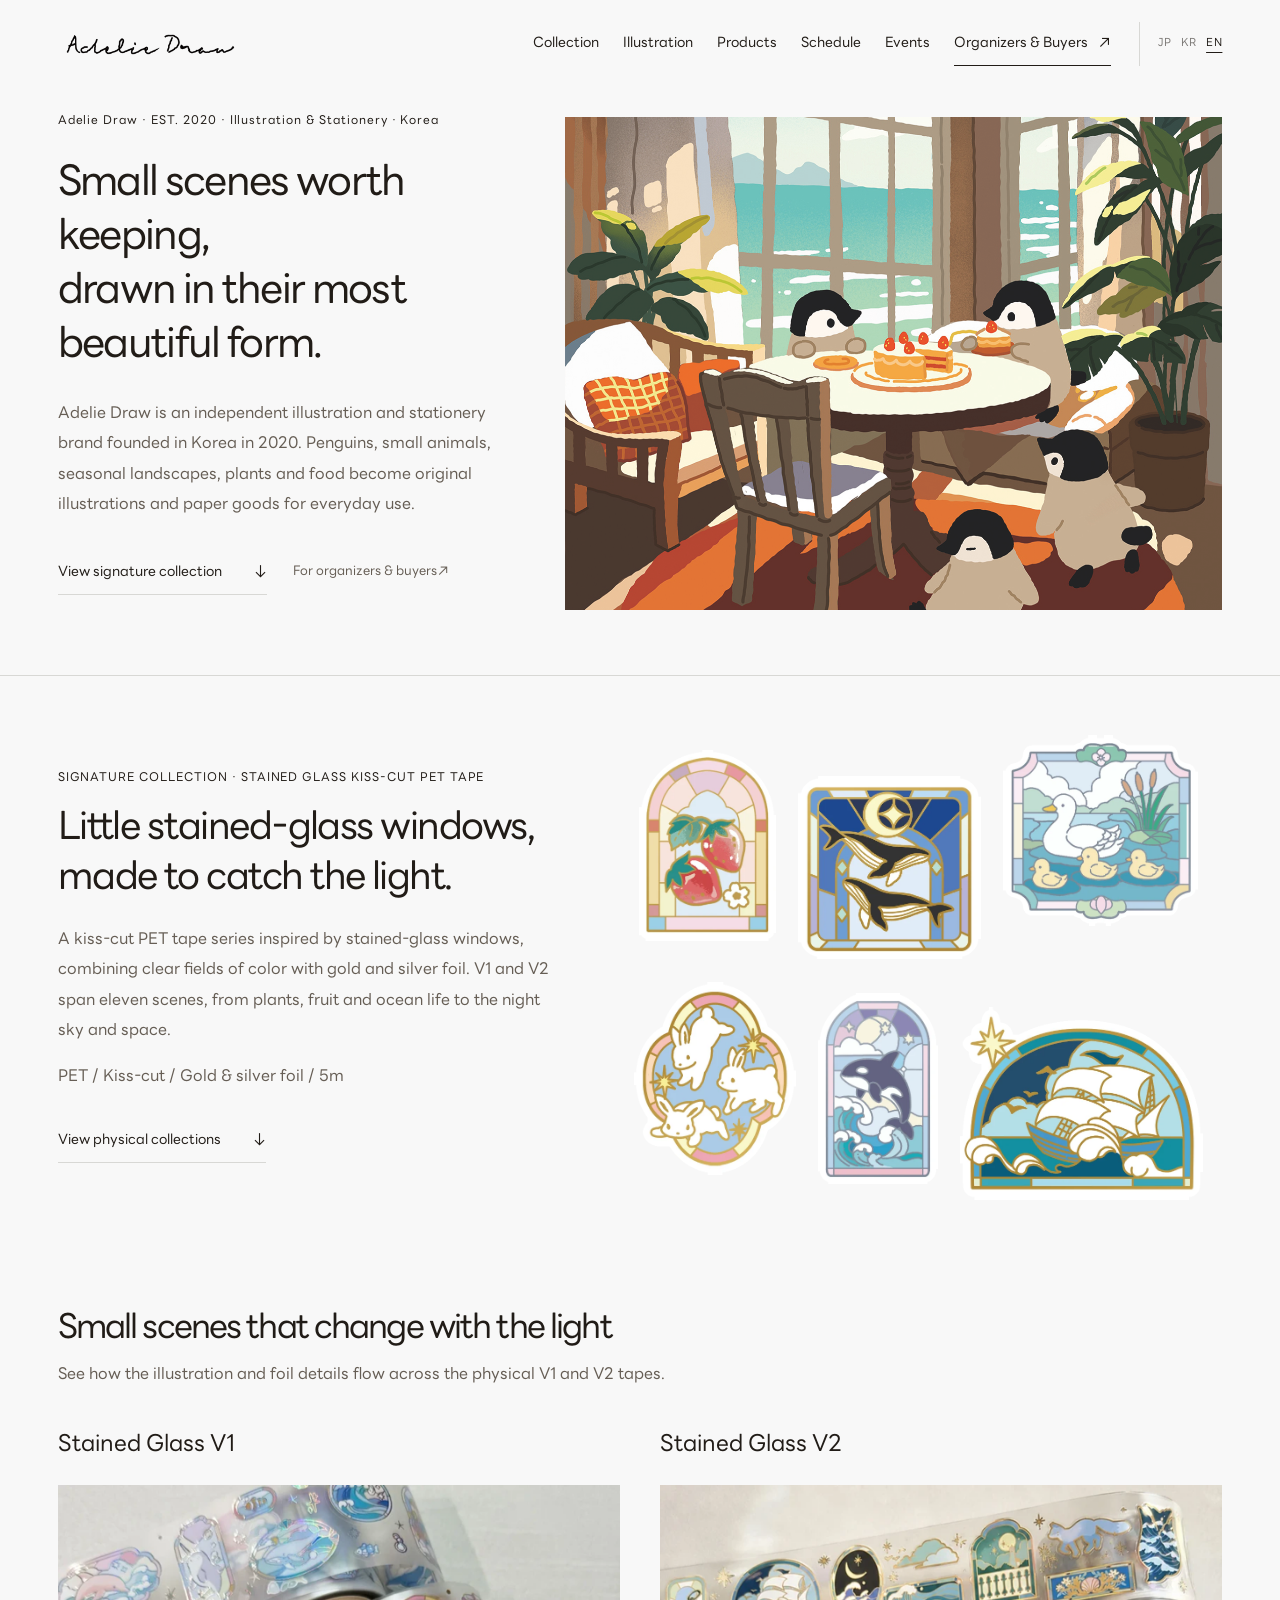
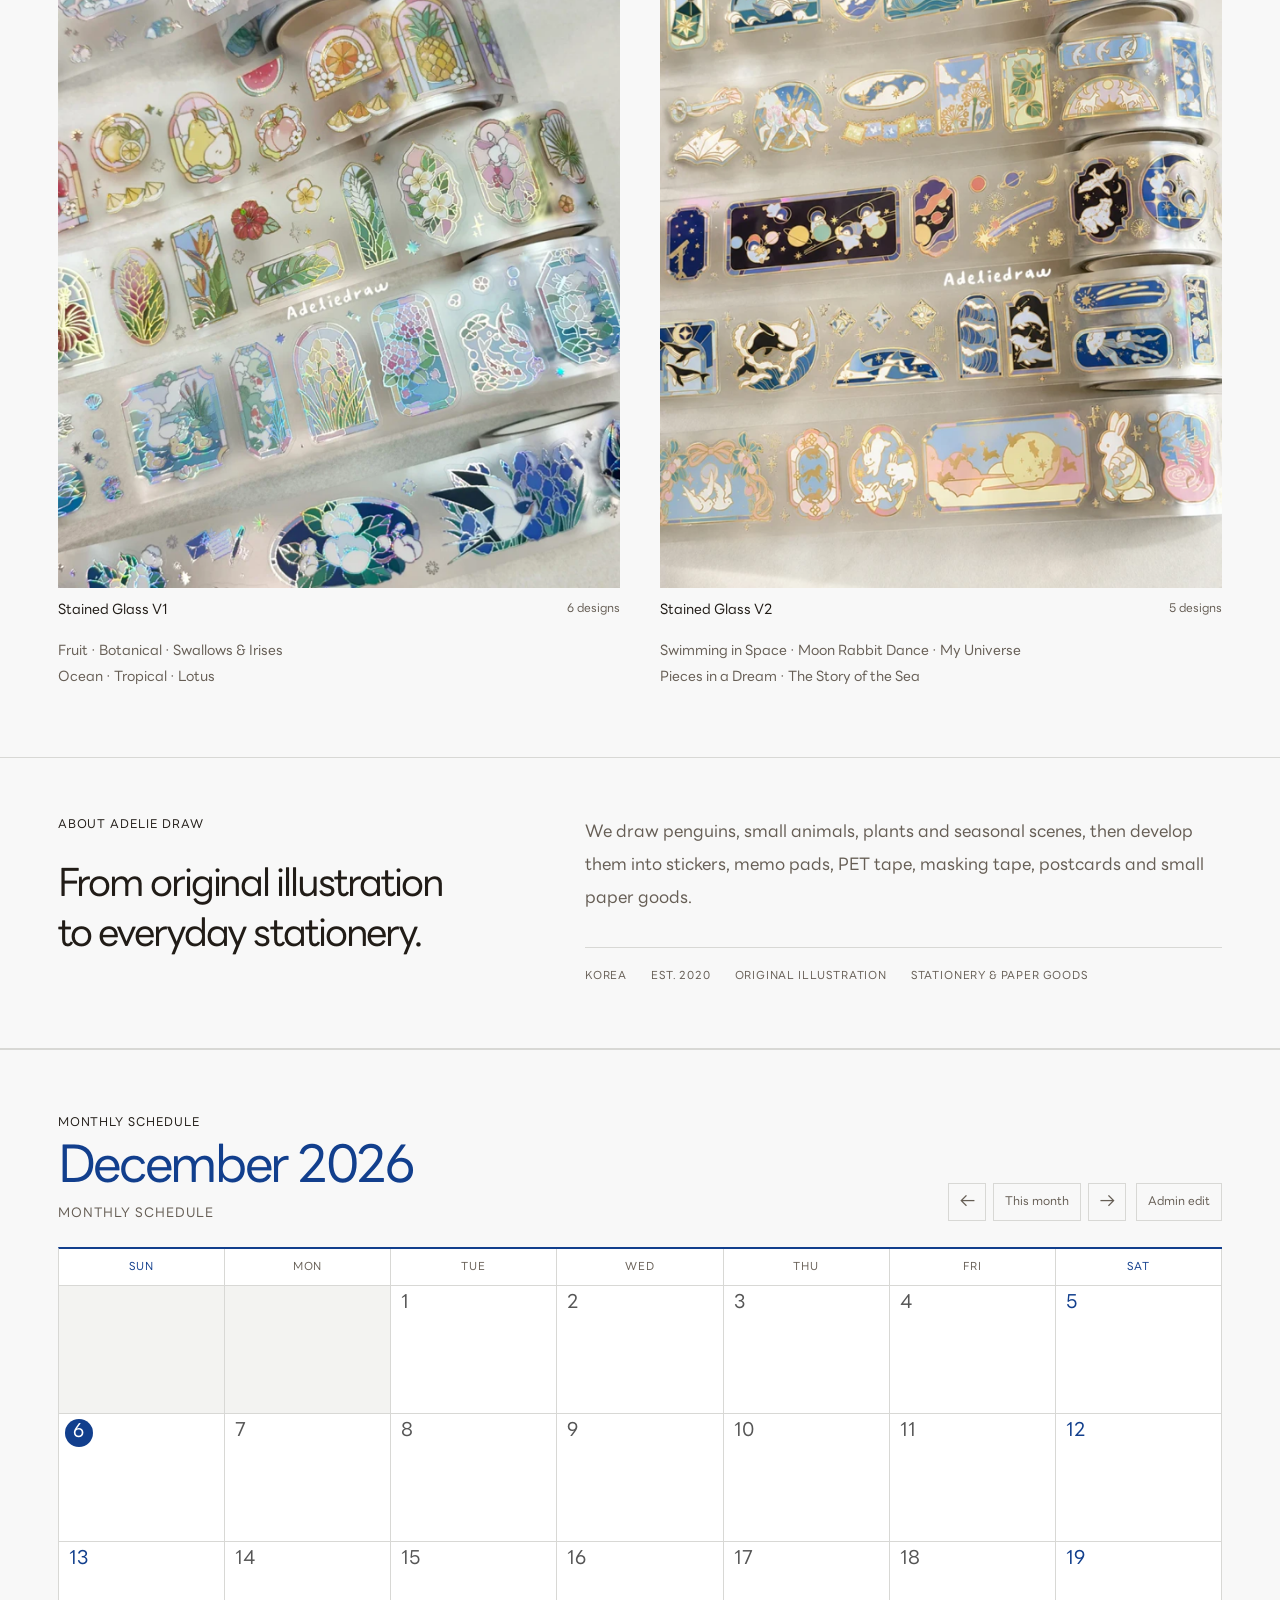
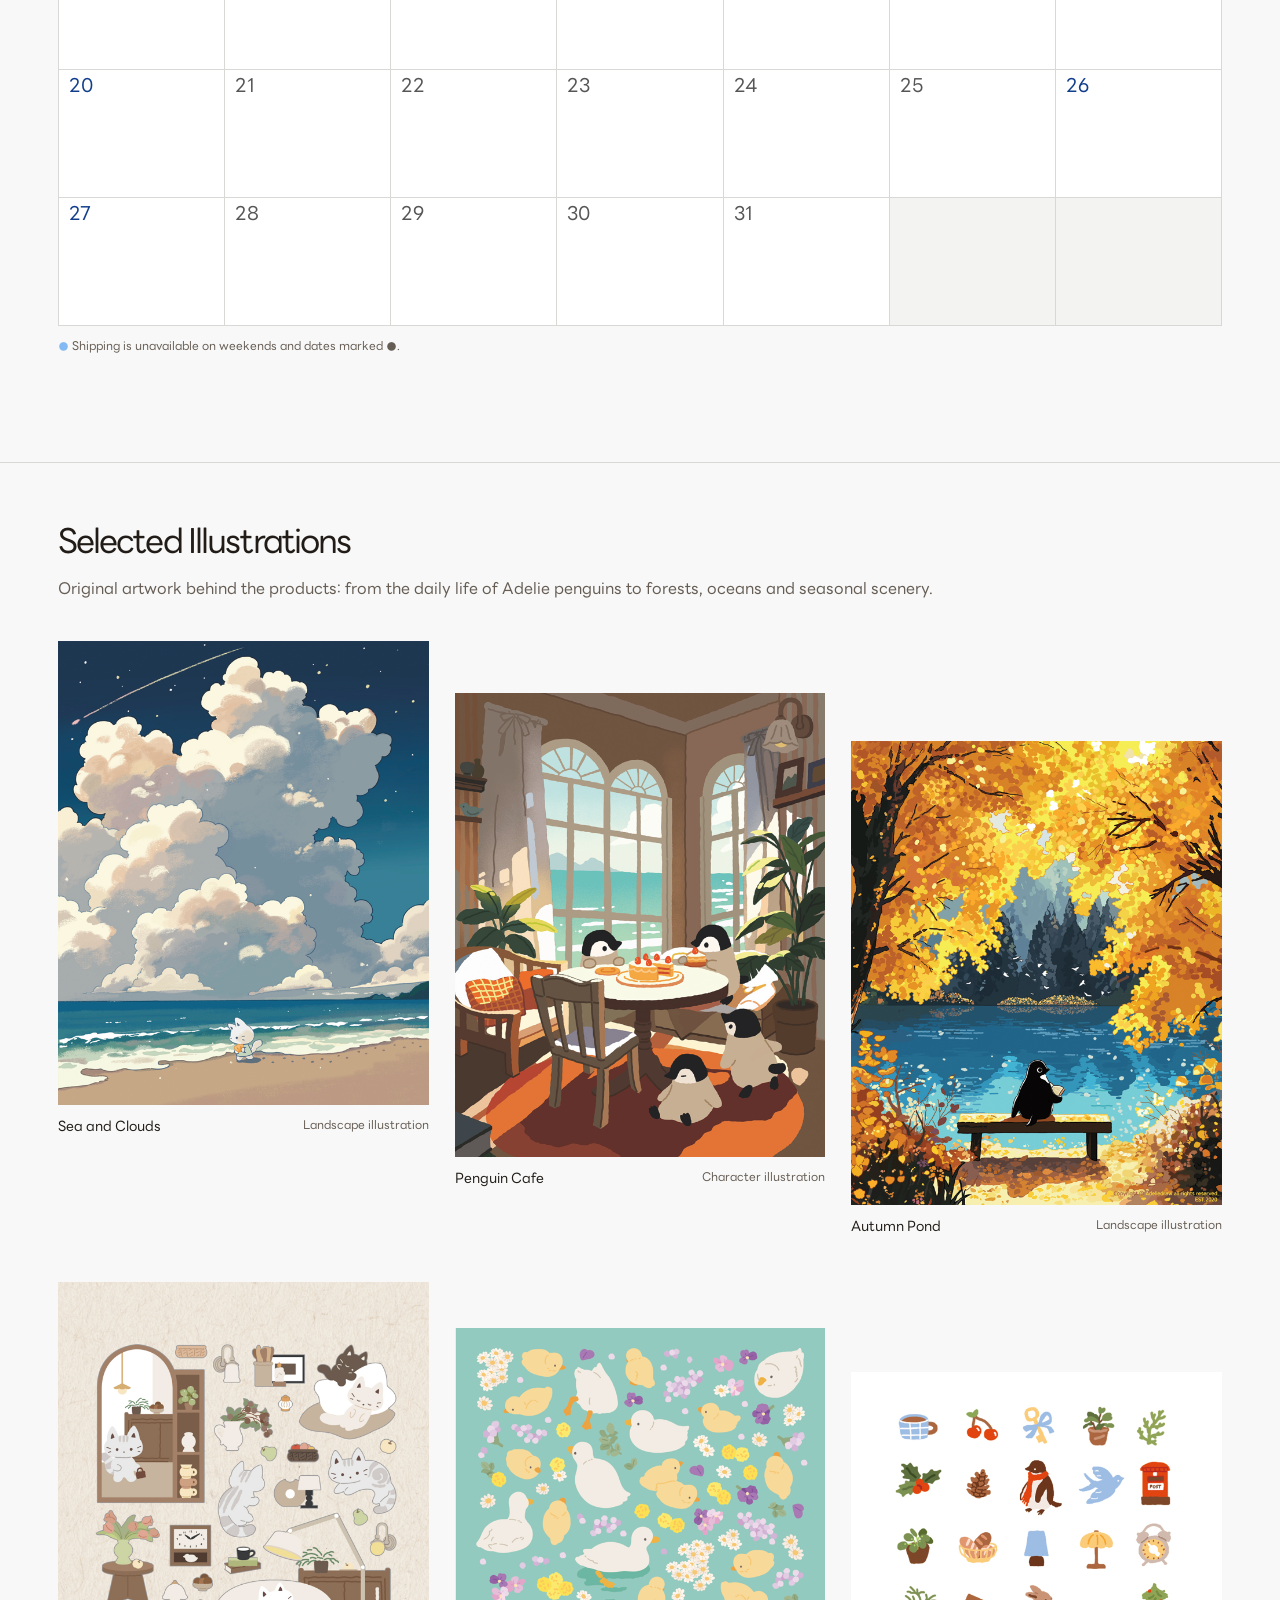
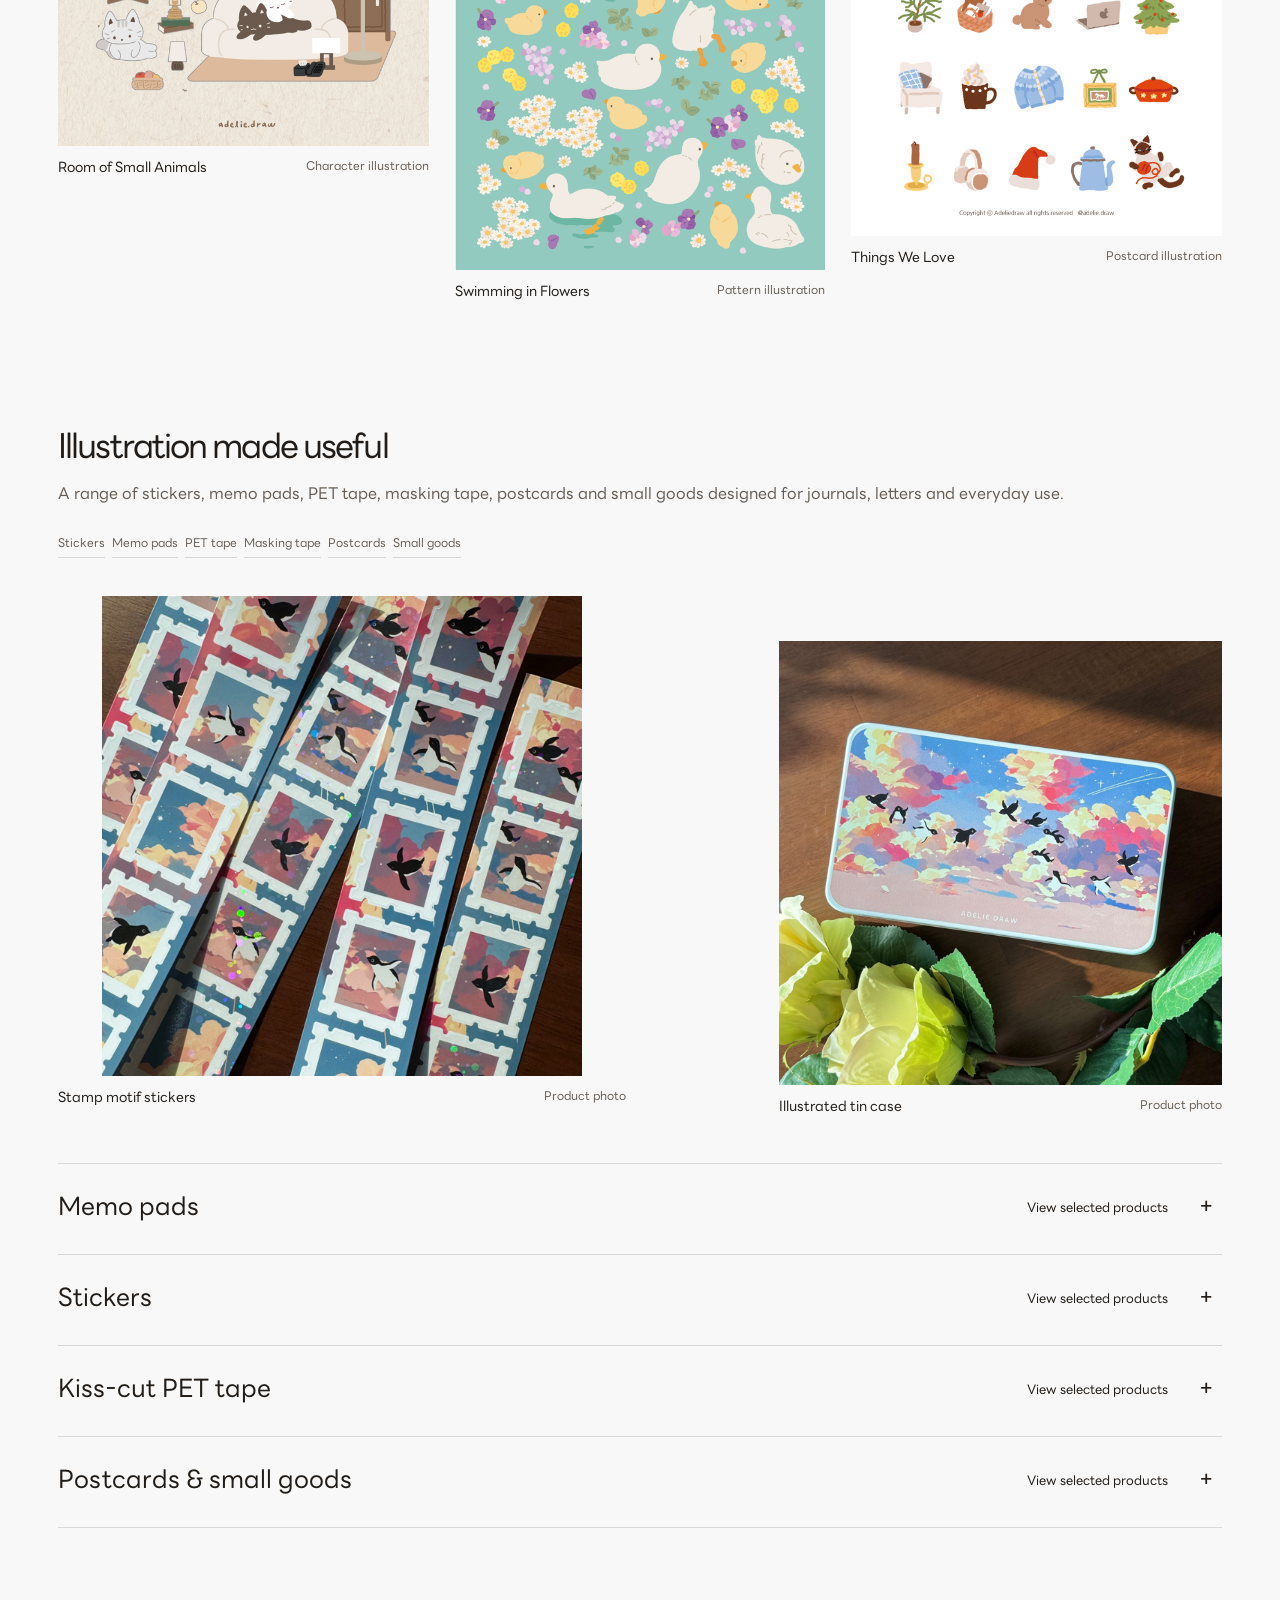
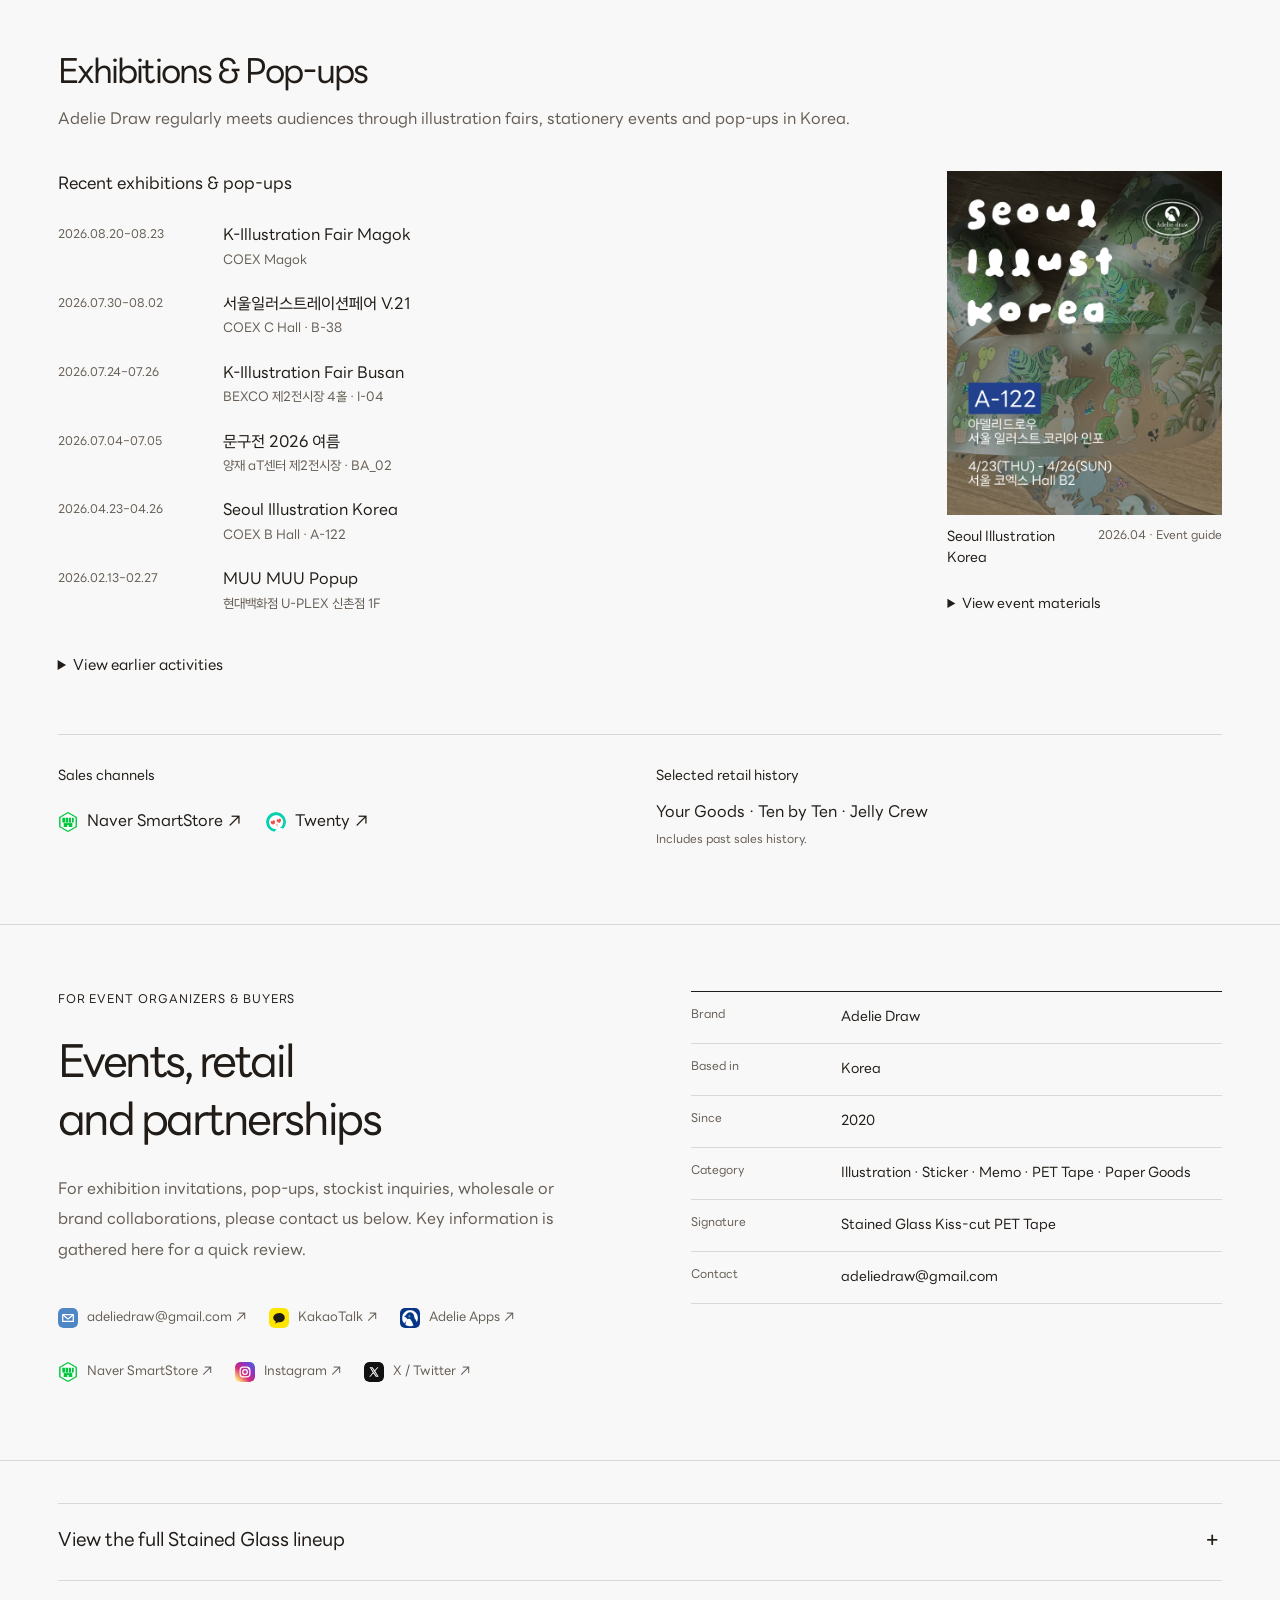
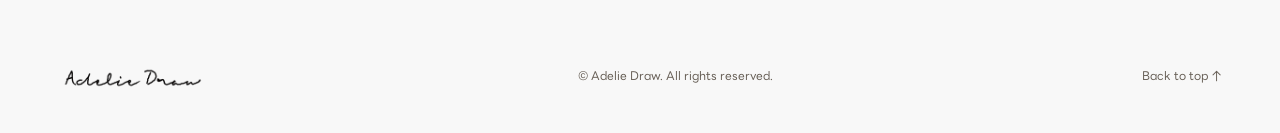
==== commit ff864dc8: "feat(info): add editable monthly schedule" ====
--- a/public/en/index.html
+++ b/public/en/index.html
@@ -13,12 +13,13 @@
 <link rel="icon" href="../assets/logo-640-71a188d0.webp" type="image/webp"><link rel="sitemap" type="application/xml" href="https://info.adeliedraw.com/sitemap.xml"><link rel="stylesheet" href="../styles.css"><script src="../app.js" defer></script>
 <script type="application/ld+json">{"@context": "https://schema.org", "@type": "Organization", "name": "Adelie Draw", "alternateName": "アデリードロー", "url": "https://info.adeliedraw.com/en/", "email": "mailto:adeliedraw@gmail.com", "foundingDate": "2020", "sameAs": ["https://www.instagram.com/adelie.draw/", "https://x.com/canvaswitch_", "https://smartstore.naver.com/adeliedraw", "https://twenty.style/profile/canvaswitch"]}</script></head>
 <body><a class="skip" href="#main">Skip to content</a>
-<header class="header"><a class="brand" href="#top" aria-label="Adelie Draw home"><img src="../assets/logo-960-53f19fd9.webp" srcset="../assets/logo-640-71a188d0.webp 640w, ../assets/logo-960-53f19fd9.webp 960w" sizes="(max-width: 639px) 92vw, (max-width: 1023px) 45vw, 32vw" width="960" height="192" alt="Adelie Draw" loading="lazy" decoding="async"></a><button class="menu-toggle" type="button" aria-expanded="false" aria-controls="navigation">Menu <span aria-hidden="true">＋</span></button><nav id="navigation" aria-label="Main"><a href="#signature">Collection</a><a href="#works">Illustration</a><a href="#products">Products</a><a href="#exhibitions">Events</a><a href="#organizers">Organizers & Buyers <span aria-hidden="true">↗</span></a><div class="lang-switch" aria-label="Language"><a href="../ja/" lang="ja" hreflang="ja">JP</a><a href="../" lang="ko" hreflang="ko">KR</a><a href="./" lang="en" hreflang="en" aria-current="page">EN</a></div></nav></header>
+<header class="header"><a class="brand" href="#top" aria-label="Adelie Draw home"><img src="../assets/logo-960-53f19fd9.webp" srcset="../assets/logo-640-71a188d0.webp 640w, ../assets/logo-960-53f19fd9.webp 960w" sizes="(max-width: 639px) 92vw, (max-width: 1023px) 45vw, 32vw" width="960" height="192" alt="Adelie Draw" loading="lazy" decoding="async"></a><button class="menu-toggle" type="button" aria-expanded="false" aria-controls="navigation">Menu <span aria-hidden="true">＋</span></button><nav id="navigation" aria-label="Main"><a href="#signature">Collection</a><a href="#works">Illustration</a><a href="#products">Products</a><a href="#schedule">Schedule</a><a href="#exhibitions">Events</a><a href="#organizers">Organizers & Buyers <span aria-hidden="true">↗</span></a><div class="lang-switch" aria-label="Language"><a href="../ja/" lang="ja" hreflang="ja">JP</a><a href="../" lang="ko" hreflang="ko">KR</a><a href="./" lang="en" hreflang="en" aria-current="page">EN</a></div></nav></header>
 <main id="main">
 <section class="hero wrap" id="top" aria-labelledby="brand-title"><div class="hero-copy"><p class="eyebrow">Adelie Draw · EST. 2020 · Illustration & Stationery · Korea</p><h1 id="brand-title"><span>Small scenes worth keeping,</span> <span>drawn in their most beautiful form.</span></h1><p class="intro">Adelie Draw is an independent illustration and stationery brand founded in Korea in 2020. Penguins, small animals, seasonal landscapes, plants and food become original illustrations and paper goods for everyday use.</p><div class="hero-actions"><a class="text-link" href="#signature">View signature collection <span aria-hidden="true">↓</span></a><a class="quiet-link" href="#organizers">For organizers & buyers <span aria-hidden="true">↗</span></a></div></div><figure class="hero-art"><img src="../assets/hero-1299-640f50bb.webp" srcset="../assets/hero-640-02fce27b.webp 640w, ../assets/hero-1299-640f50bb.webp 1299w" sizes="(max-width: 767px) 92vw, 58vw" width="1299" height="974" alt="Adelie penguins sharing cake in a sunlit cafe" fetchpriority="high" decoding="async"></figure></section>
 <section class="glass-hero wrap" id="signature" aria-labelledby="signature-title"><div class="glass-intro"><p class="eyebrow">SIGNATURE COLLECTION · STAINED GLASS KISS-CUT PET TAPE</p><h2 id="signature-title"><span>Little stained-glass windows,</span> <span>made to catch the light.</span></h2><p>A kiss-cut PET tape series inspired by stained-glass windows, combining clear fields of color with gold and silver foil. V1 and V2 span eleven scenes, from plants, fruit and ocean life to the night sky and space.</p><p class="glass-spec">PET / Kiss-cut / Gold & silver foil / 5m</p><a class="text-link" href="#collections">View physical collections <span aria-hidden="true">↓</span></a></div><div class="glass-cluster" aria-label="Signature pieces"><a class="piece" style="--w:310;--h:433" href="../assets/kisscut/kc_0014-01-50399f9a.webp" data-lightbox data-caption="Fruit · Stained Glass V1 · 01/13" data-theme="light" data-width="310" aria-label="Fruit · Stained Glass V1 · 01/13 Enlarge"><img src="../assets/kisscut/kc_0014-01-50399f9a.webp" width="310" height="433" alt="Fruit" loading="lazy" decoding="async"></a><a class="piece" style="--w:417;--h:417" href="../assets/kisscut/kc_0023-01-8949f271.webp" data-lightbox data-caption="Swimming in Space · Stained Glass V2 · 01/11" data-theme="dark" data-width="417" aria-label="Swimming in Space · Stained Glass V2 · 01/11 Enlarge"><img src="../assets/kisscut/kc_0023-01-8949f271.webp" width="417" height="417" alt="Swimming in Space" loading="lazy" decoding="async"></a><a class="piece" style="--w:443;--h:434" href="../assets/kisscut/kc_0016-08-ddae94f2.webp" data-lightbox data-caption="Lotus · Stained Glass V1 · 08/16" data-theme="light" data-width="443" aria-label="Lotus · Stained Glass V1 · 08/16 Enlarge"><img src="../assets/kisscut/kc_0016-08-ddae94f2.webp" width="443" height="434" alt="Lotus" loading="lazy" decoding="async"></a><a class="piece" style="--w:370;--h:438" href="../assets/kisscut/kc_0024-03-611378e8.webp" data-lightbox data-caption="Moon Rabbit Dance · Stained Glass V2 · 03/6" data-theme="dark" data-width="370" aria-label="Moon Rabbit Dance · Stained Glass V2 · 03/6 Enlarge"><img src="../assets/kisscut/kc_0024-03-611378e8.webp" width="370" height="438" alt="Moon Rabbit Dance" loading="lazy" decoding="async"></a><a class="piece" style="--w:271;--h:434" href="../assets/kisscut/kc_0015-02-289e00f9.webp" data-lightbox data-caption="Ocean · Stained Glass V1 · 02/19" data-theme="light" data-width="271" aria-label="Ocean · Stained Glass V1 · 02/19 Enlarge"><img src="../assets/kisscut/kc_0015-02-289e00f9.webp" width="271" height="434" alt="Ocean" loading="lazy" decoding="async"></a><a class="piece" style="--w:554;--h:439" href="../assets/kisscut/kc_0020-02-09dc17ef.webp" data-lightbox data-caption="The Story of the Sea · Stained Glass V2 · 02/9" data-theme="dark" data-width="554" aria-label="The Story of the Sea · Stained Glass V2 · 02/9 Enlarge"><img src="../assets/kisscut/kc_0020-02-09dc17ef.webp" width="554" height="439" alt="The Story of the Sea" loading="lazy" decoding="async"></a></div></section>
 <section class="section wrap kisscut-materials" id="collections" aria-labelledby="collection-title"><div class="section-heading"><h2 id="collection-title">Small scenes that change with the light</h2><p>See how the illustration and foil details flow across the physical V1 and V2 tapes.</p></div><div class="collection-pair"><article id="collection-v1"><h3>Stained Glass V1</h3><figure class=""><a class="image-link" href="../assets/collection-v1-800-272611c9.webp" data-lightbox aria-label="Stained Glass V1"><span class="sr-only">Stained Glass V1</span><img src="../assets/collection-v1-800-272611c9.webp" srcset="../assets/collection-v1-640-94d15cc2.webp 640w, ../assets/collection-v1-800-272611c9.webp 800w" sizes="(max-width: 639px) 92vw, (max-width: 1023px) 45vw, 32vw" width="800" height="1000" alt="Stained Glass V1" loading="lazy" decoding="async"></a><figcaption><span>Stained Glass V1</span><span class="caption-detail">6 designs</span></figcaption></figure><p>Fruit · Botanical · Swallows & Irises<br>Ocean · Tropical · Lotus</p></article><article id="collection-v2"><h3>Stained Glass V2</h3><figure class=""><a class="image-link" href="../assets/collection-800-b5604fee.webp" data-lightbox aria-label="Stained Glass V2"><span class="sr-only">Stained Glass V2</span><img src="../assets/collection-800-b5604fee.webp" srcset="../assets/collection-640-39f688e8.webp 640w, ../assets/collection-800-b5604fee.webp 800w" sizes="(max-width: 639px) 92vw, (max-width: 1023px) 45vw, 32vw" width="800" height="1000" alt="Stained Glass V2" loading="lazy" decoding="async"></a><figcaption><span>Stained Glass V2</span><span class="caption-detail">5 designs</span></figcaption></figure><p>Swimming in Space · Moon Rabbit Dance · My Universe<br>Pieces in a Dream · The Story of the Sea</p></article></div></section>
 <section class="about-section wrap" id="about" aria-labelledby="about-title"><div><p class="eyebrow">ABOUT ADELIE DRAW</p><h2 id="about-title">From original illustration to everyday stationery.</h2></div><div><p class="about-copy">We draw penguins, small animals, plants and seasonal scenes, then develop them into stickers, memo pads, PET tape, masking tape, postcards and small paper goods.</p><ul class="fact-list"><li>KOREA</li><li>EST. 2020</li><li>ORIGINAL ILLUSTRATION</li><li>STATIONERY &amp; PAPER GOODS</li></ul></div></section>
+<section class="monthly-schedule wrap" id="schedule" data-monthly-schedule data-locale="en" data-schedule-src="../data/schedule.json" data-schedule-fallback="../data/schedule.seed.json" data-repo="eiranotes/portfolio" data-repo-path="public/data/schedule.json" data-branch="main" aria-label="Monthly schedule"><div class="schedule-loading" role="status">Loading schedule…</div></section>
 <section class="section wrap" id="works" aria-labelledby="works-title"><div class="section-heading"><h2 id="works-title">Selected Illustrations</h2><p>Original artwork behind the products: from the daily life of Adelie penguins to forests, oceans and seasonal scenery.</p></div><div class="works-gallery"><figure class=""><a class="image-link" href="../assets/sea-1280-791c4300.webp" data-lightbox aria-label="Sea and Clouds"><span class="sr-only">Sea and Clouds</span><img src="../assets/sea-1280-791c4300.webp" srcset="../assets/sea-640-3817a66d.webp 640w, ../assets/sea-1280-791c4300.webp 1280w" sizes="(max-width: 639px) 92vw, (max-width: 1023px) 45vw, 32vw" width="1280" height="1600" alt="Sea and Clouds" loading="lazy" decoding="async"></a><figcaption><span>Sea and Clouds</span><span class="caption-detail">Landscape illustration</span></figcaption></figure><figure class=""><a class="image-link" href="../assets/cafe-1280-3fc779c8.webp" data-lightbox aria-label="Penguin Cafe"><span class="sr-only">Penguin Cafe</span><img src="../assets/cafe-1280-3fc779c8.webp" srcset="../assets/cafe-640-34a299a8.webp 640w, ../assets/cafe-1280-3fc779c8.webp 1280w" sizes="(max-width: 639px) 92vw, (max-width: 1023px) 45vw, 32vw" width="1280" height="1600" alt="Penguin Cafe" loading="lazy" decoding="async"></a><figcaption><span>Penguin Cafe</span><span class="caption-detail">Character illustration</span></figcaption></figure><figure class=""><a class="image-link" href="../assets/autumn-1080-d01e65e3.webp" data-lightbox aria-label="Autumn Pond"><span class="sr-only">Autumn Pond</span><img src="../assets/autumn-1080-d01e65e3.webp" srcset="../assets/autumn-640-cf03b8c3.webp 640w, ../assets/autumn-1080-d01e65e3.webp 1080w" sizes="(max-width: 639px) 92vw, (max-width: 1023px) 45vw, 32vw" width="1080" height="1351" alt="Autumn Pond" loading="lazy" decoding="async"></a><figcaption><span>Autumn Pond</span><span class="caption-detail">Landscape illustration</span></figcaption></figure><figure class=""><a class="image-link" href="../assets/room-1080-7adec6e8.webp" data-lightbox aria-label="Room of Small Animals"><span class="sr-only">Room of Small Animals</span><img src="../assets/room-1080-7adec6e8.webp" srcset="../assets/room-640-fdd5f24f.webp 640w, ../assets/room-1080-7adec6e8.webp 1080w" sizes="(max-width: 639px) 92vw, (max-width: 1023px) 45vw, 32vw" width="1080" height="1350" alt="Room of Small Animals" loading="lazy" decoding="async"></a><figcaption><span>Room of Small Animals</span><span class="caption-detail">Character illustration</span></figcaption></figure><figure class=""><a class="image-link" href="../assets/flowers-1096-9d5a98dd.webp" data-lightbox aria-label="Swimming in Flowers"><span class="sr-only">Swimming in Flowers</span><img src="../assets/flowers-1096-9d5a98dd.webp" srcset="../assets/flowers-640-51db934f.webp 640w, ../assets/flowers-1096-9d5a98dd.webp 1096w" sizes="(max-width: 639px) 92vw, (max-width: 1023px) 45vw, 32vw" width="1096" height="1600" alt="Swimming in Flowers" loading="lazy" decoding="async"></a><figcaption><span>Swimming in Flowers</span><span class="caption-detail">Pattern illustration</span></figcaption></figure><figure class=""><a class="image-link" href="../assets/love-1080-1a9fa79d.webp" data-lightbox aria-label="Things We Love"><span class="sr-only">Things We Love</span><img src="../assets/love-1080-1a9fa79d.webp" srcset="../assets/love-640-9f982eb0.webp 640w, ../assets/love-1080-1a9fa79d.webp 1080w" sizes="(max-width: 639px) 92vw, (max-width: 1023px) 45vw, 32vw" width="1080" height="1350" alt="Things We Love" loading="lazy" decoding="async"></a><figcaption><span>Things We Love</span><span class="caption-detail">Postcard illustration</span></figcaption></figure></div></section>
 <section class="section wrap" id="products" aria-labelledby="products-title"><div class="section-heading"><h2 id="products-title">Illustration made useful</h2><p>A range of stickers, memo pads, PET tape, masking tape, postcards and small goods designed for journals, letters and everyday use.</p><ul class="range-list"><li>Stickers</li><li>Memo pads</li><li>PET tape</li><li>Masking tape</li><li>Postcards</li><li>Small goods</li></ul></div><div class="product-materials"><figure class=""><a class="image-link" href="../assets/stamps-1440-635d942e.webp" data-lightbox aria-label="Stamp motif stickers"><span class="sr-only">Stamp motif stickers</span><img src="../assets/stamps-1440-635d942e.webp" srcset="../assets/stamps-640-3da2fb29.webp 640w, ../assets/stamps-1440-635d942e.webp 1440w" sizes="(max-width: 639px) 92vw, (max-width: 1023px) 45vw, 32vw" width="1440" height="1440" alt="Stamp motif stickers" loading="lazy" decoding="async"></a><figcaption><span>Stamp motif stickers</span><span class="caption-detail">Product photo</span></figcaption></figure><figure class=""><a class="image-link" href="../assets/tin-1440-765bccea.webp" data-lightbox aria-label="Illustrated tin case"><span class="sr-only">Illustrated tin case</span><img src="../assets/tin-1440-765bccea.webp" srcset="../assets/tin-640-a2135627.webp 640w, ../assets/tin-1440-765bccea.webp 1440w" sizes="(max-width: 639px) 92vw, (max-width: 1023px) 45vw, 32vw" width="1440" height="1440" alt="Illustrated tin case" loading="lazy" decoding="async"></a><figcaption><span>Illustrated tin case</span><span class="caption-detail">Product photo</span></figcaption></figure></div><div class="product-categories"><details class="product-category"><summary><span>Memo pads</span><span class="disclosure-action"><span class="when-closed">View selected products</span><span class="when-open">Close</span><b aria-hidden="true">＋</b></span></summary><p class="category-note">Illustrated memo pads for desks, journals and everyday notes.</p><div class="category-gallery"><figure class=""><a class="image-link" href="../assets/memo-moon-800-cedb248d.webp" data-lightbox aria-label="Full Moon Memo"><span class="sr-only">Full Moon Memo</span><img src="../assets/memo-moon-800-cedb248d.webp" srcset="../assets/memo-moon-640-ffd9173c.webp 640w, ../assets/memo-moon-800-cedb248d.webp 800w" sizes="(max-width: 639px) 92vw, (max-width: 1023px) 45vw, 32vw" width="800" height="800" alt="Full Moon Memo" loading="lazy" decoding="async"></a><figcaption><span>Full Moon Memo</span><span class="caption-detail"></span></figcaption></figure><figure class=""><a class="image-link" href="../assets/memo-stars-800-ea6e0d11.webp" data-lightbox aria-label="Star Swim Memo"><span class="sr-only">Star Swim Memo</span><img src="../assets/memo-stars-800-ea6e0d11.webp" srcset="../assets/memo-stars-640-e6df4a5d.webp 640w, ../assets/memo-stars-800-ea6e0d11.webp 800w" sizes="(max-width: 639px) 92vw, (max-width: 1023px) 45vw, 32vw" width="800" height="800" alt="Star Swim Memo" loading="lazy" decoding="async"></a><figcaption><span>Star Swim Memo</span><span class="caption-detail"></span></figcaption></figure><figure class=""><a class="image-link" href="../assets/memo-sea-800-0f0daaac.webp" data-lightbox aria-label="Under the Sea Memo"><span class="sr-only">Under the Sea Memo</span><img src="../assets/memo-sea-800-0f0daaac.webp" srcset="../assets/memo-sea-640-738ee2f0.webp 640w, ../assets/memo-sea-800-0f0daaac.webp 800w" sizes="(max-width: 639px) 92vw, (max-width: 1023px) 45vw, 32vw" width="800" height="800" alt="Under the Sea Memo" loading="lazy" decoding="async"></a><figcaption><span>Under the Sea Memo</span><span class="caption-detail"></span></figcaption></figure><figure class=""><a class="image-link" href="../assets/memo-fresh-800-49707b42.webp" data-lightbox aria-label="Fresh Memo"><span class="sr-only">Fresh Memo</span><img src="../assets/memo-fresh-800-49707b42.webp" srcset="../assets/memo-fresh-640-338b9ffe.webp 640w, ../assets/memo-fresh-800-49707b42.webp 800w" sizes="(max-width: 639px) 92vw, (max-width: 1023px) 45vw, 32vw" width="800" height="800" alt="Fresh Memo" loading="lazy" decoding="async"></a><figcaption><span>Fresh Memo</span><span class="caption-detail"></span></figcaption></figure><figure class=""><a class="image-link" href="../assets/memo-meal-800-a7d973a0.webp" data-lightbox aria-label="Let’s Eat Memo"><span class="sr-only">Let’s Eat Memo</span><img src="../assets/memo-meal-800-a7d973a0.webp" srcset="../assets/memo-meal-640-bb187ceb.webp 640w, ../assets/memo-meal-800-a7d973a0.webp 800w" sizes="(max-width: 639px) 92vw, (max-width: 1023px) 45vw, 32vw" width="800" height="800" alt="Let’s Eat Memo" loading="lazy" decoding="async"></a><figcaption><span>Let’s Eat Memo</span><span class="caption-detail"></span></figcaption></figure><figure class=""><a class="image-link" href="../assets/memo-fox-800-aecdca46.webp" data-lightbox aria-label="Toast Fox Memo"><span class="sr-only">Toast Fox Memo</span><img src="../assets/memo-fox-800-aecdca46.webp" srcset="../assets/memo-fox-640-c78a7fd1.webp 640w, ../assets/memo-fox-800-aecdca46.webp 800w" sizes="(max-width: 639px) 92vw, (max-width: 1023px) 45vw, 32vw" width="800" height="800" alt="Toast Fox Memo" loading="lazy" decoding="async"></a><figcaption><span>Toast Fox Memo</span><span class="caption-detail"></span></figcaption></figure><figure class=""><a class="image-link" href="../assets/memo-green-800-8b0ca7d6.webp" data-lightbox aria-label="Greenery Memo"><span class="sr-only">Greenery Memo</span><img src="../assets/memo-green-800-8b0ca7d6.webp" srcset="../assets/memo-green-640-65ed843d.webp 640w, ../assets/memo-green-800-8b0ca7d6.webp 800w" sizes="(max-width: 639px) 92vw, (max-width: 1023px) 45vw, 32vw" width="800" height="800" alt="Greenery Memo" loading="lazy" decoding="async"></a><figcaption><span>Greenery Memo</span><span class="caption-detail"></span></figcaption></figure></div></details><details class="product-category"><summary><span>Stickers</span><span class="disclosure-action"><span class="when-closed">View selected products</span><span class="when-open">Close</span><b aria-hidden="true">＋</b></span></summary><p class="category-note">Small animal and seasonal scenes for journals, letters and albums.</p><div class="category-gallery"><figure class=""><a class="image-link" href="../assets/sticker-cats-800-e72f70cf.webp" data-lightbox aria-label="Fruit Cats Sticker"><span class="sr-only">Fruit Cats Sticker</span><img src="../assets/sticker-cats-800-e72f70cf.webp" srcset="../assets/sticker-cats-640-f8b04c42.webp 640w, ../assets/sticker-cats-800-e72f70cf.webp 800w" sizes="(max-width: 639px) 92vw, (max-width: 1023px) 45vw, 32vw" width="800" height="800" alt="Fruit Cats Sticker" loading="lazy" decoding="async"></a><figcaption><span>Fruit Cats Sticker</span><span class="caption-detail"></span></figcaption></figure><figure class=""><a class="image-link" href="../assets/sticker-clover-800-06065306.webp" data-lightbox aria-label="Clover &amp; Rabbit Sticker"><span class="sr-only">Clover &amp; Rabbit Sticker</span><img src="../assets/sticker-clover-800-06065306.webp" srcset="../assets/sticker-clover-640-0fa36b8d.webp 640w, ../assets/sticker-clover-800-06065306.webp 800w" sizes="(max-width: 639px) 92vw, (max-width: 1023px) 45vw, 32vw" width="800" height="800" alt="Clover &amp; Rabbit Sticker" loading="lazy" decoding="async"></a><figcaption><span>Clover &amp; Rabbit Sticker</span><span class="caption-detail"></span></figcaption></figure><figure class=""><a class="image-link" href="../assets/sticker-cafe-800-50d658ea.webp" data-lightbox aria-label="Seaside Cafe Sticker"><span class="sr-only">Seaside Cafe Sticker</span><img src="../assets/sticker-cafe-800-50d658ea.webp" srcset="../assets/sticker-cafe-640-c1c77302.webp 640w, ../assets/sticker-cafe-800-50d658ea.webp 800w" sizes="(max-width: 639px) 92vw, (max-width: 1023px) 45vw, 32vw" width="800" height="800" alt="Seaside Cafe Sticker" loading="lazy" decoding="async"></a><figcaption><span>Seaside Cafe Sticker</span><span class="caption-detail"></span></figcaption></figure><figure class=""><a class="image-link" href="../assets/sticker-lemon-800-dbd578d8.webp" data-lightbox aria-label="Lemon Pound Cake Sticker"><span class="sr-only">Lemon Pound Cake Sticker</span><img src="../assets/sticker-lemon-800-dbd578d8.webp" srcset="../assets/sticker-lemon-640-284d84cc.webp 640w, ../assets/sticker-lemon-800-dbd578d8.webp 800w" sizes="(max-width: 639px) 92vw, (max-width: 1023px) 45vw, 32vw" width="800" height="800" alt="Lemon Pound Cake Sticker" loading="lazy" decoding="async"></a><figcaption><span>Lemon Pound Cake Sticker</span><span class="caption-detail"></span></figcaption></figure><figure class=""><a class="image-link" href="../assets/sticker-knitting-800-f86774f1.webp" data-lightbox aria-label="Knitting Time Sticker"><span class="sr-only">Knitting Time Sticker</span><img src="../assets/sticker-knitting-800-f86774f1.webp" srcset="../assets/sticker-knitting-640-57866787.webp 640w, ../assets/sticker-knitting-800-f86774f1.webp 800w" sizes="(max-width: 639px) 92vw, (max-width: 1023px) 45vw, 32vw" width="800" height="800" alt="Knitting Time Sticker" loading="lazy" decoding="async"></a><figcaption><span>Knitting Time Sticker</span><span class="caption-detail"></span></figcaption></figure><figure class=""><a class="image-link" href="../assets/sticker-snow-800-5f1f4e13.webp" data-lightbox aria-label="Snow Fairy Dance Sticker"><span class="sr-only">Snow Fairy Dance Sticker</span><img src="../assets/sticker-snow-800-5f1f4e13.webp" srcset="../assets/sticker-snow-640-9c8e818e.webp 640w, ../assets/sticker-snow-800-5f1f4e13.webp 800w" sizes="(max-width: 639px) 92vw, (max-width: 1023px) 45vw, 32vw" width="800" height="800" alt="Snow Fairy Dance Sticker" loading="lazy" decoding="async"></a><figcaption><span>Snow Fairy Dance Sticker</span><span class="caption-detail"></span></figcaption></figure></div></details><details class="product-category"><summary><span>Kiss-cut PET tape</span><span class="disclosure-action"><span class="when-closed">View selected products</span><span class="when-open">Close</span><b aria-hidden="true">＋</b></span></summary><p class="category-note">Transparent PET decoration tape with individually cut pieces.</p><h3 class="category-subtitle">Stained Glass V1</h3><div class="category-gallery"><figure class=""><a class="image-link" href="../assets/v1-fruit-800-79fd3c45.webp" data-lightbox aria-label="Fruit"><span class="sr-only">Fruit</span><img src="../assets/v1-fruit-800-79fd3c45.webp" srcset="../assets/v1-fruit-640-2c729d69.webp 640w, ../assets/v1-fruit-800-79fd3c45.webp 800w" sizes="(max-width: 639px) 92vw, (max-width: 1023px) 45vw, 32vw" width="800" height="1000" alt="Fruit" loading="lazy" decoding="async"></a><figcaption><span>Fruit</span><span class="caption-detail"></span></figcaption></figure><figure class=""><a class="image-link" href="../assets/v1-botanical-800-26d731a0.webp" data-lightbox aria-label="Botanical"><span class="sr-only">Botanical</span><img src="../assets/v1-botanical-800-26d731a0.webp" srcset="../assets/v1-botanical-640-408aabff.webp 640w, ../assets/v1-botanical-800-26d731a0.webp 800w" sizes="(max-width: 639px) 92vw, (max-width: 1023px) 45vw, 32vw" width="800" height="1000" alt="Botanical" loading="lazy" decoding="async"></a><figcaption><span>Botanical</span><span class="caption-detail"></span></figcaption></figure><figure class=""><a class="image-link" href="../assets/v1-swallow-800-2420fae1.webp" data-lightbox aria-label="Swallows &amp; Irises"><span class="sr-only">Swallows &amp; Irises</span><img src="../assets/v1-swallow-800-2420fae1.webp" srcset="../assets/v1-swallow-640-a74fc9b2.webp 640w, ../assets/v1-swallow-800-2420fae1.webp 800w" sizes="(max-width: 639px) 92vw, (max-width: 1023px) 45vw, 32vw" width="800" height="1000" alt="Swallows &amp; Irises" loading="lazy" decoding="async"></a><figcaption><span>Swallows &amp; Irises</span><span class="caption-detail"></span></figcaption></figure><figure class=""><a class="image-link" href="../assets/v1-ocean-800-bdc6717d.webp" data-lightbox aria-label="Ocean"><span class="sr-only">Ocean</span><img src="../assets/v1-ocean-800-bdc6717d.webp" srcset="../assets/v1-ocean-640-6042cc73.webp 640w, ../assets/v1-ocean-800-bdc6717d.webp 800w" sizes="(max-width: 639px) 92vw, (max-width: 1023px) 45vw, 32vw" width="800" height="1000" alt="Ocean" loading="lazy" decoding="async"></a><figcaption><span>Ocean</span><span class="caption-detail"></span></figcaption></figure><figure class=""><a class="image-link" href="../assets/v1-tropical-800-708687dc.webp" data-lightbox aria-label="Tropical"><span class="sr-only">Tropical</span><img src="../assets/v1-tropical-800-708687dc.webp" srcset="../assets/v1-tropical-640-08b9d568.webp 640w, ../assets/v1-tropical-800-708687dc.webp 800w" sizes="(max-width: 639px) 92vw, (max-width: 1023px) 45vw, 32vw" width="800" height="1000" alt="Tropical" loading="lazy" decoding="async"></a><figcaption><span>Tropical</span><span class="caption-detail"></span></figcaption></figure><figure class=""><a class="image-link" href="../assets/v1-lotus-800-9aa3824a.webp" data-lightbox aria-label="Lotus"><span class="sr-only">Lotus</span><img src="../assets/v1-lotus-800-9aa3824a.webp" srcset="../assets/v1-lotus-640-5aeea92c.webp 640w, ../assets/v1-lotus-800-9aa3824a.webp 800w" sizes="(max-width: 639px) 92vw, (max-width: 1023px) 45vw, 32vw" width="800" height="1000" alt="Lotus" loading="lazy" decoding="async"></a><figcaption><span>Lotus</span><span class="caption-detail"></span></figcaption></figure></div><h3 class="category-subtitle">Stained Glass V2</h3><div class="category-gallery"><figure class=""><a class="image-link" href="../assets/space-800-9f8307cb.webp" data-lightbox aria-label="Swimming in Space"><span class="sr-only">Swimming in Space</span><img src="../assets/space-800-9f8307cb.webp" srcset="../assets/space-640-46b7bf92.webp 640w, ../assets/space-800-9f8307cb.webp 800w" sizes="(max-width: 639px) 92vw, (max-width: 1023px) 45vw, 32vw" width="800" height="1000" alt="Swimming in Space" loading="lazy" decoding="async"></a><figcaption><span>Swimming in Space</span><span class="caption-detail"></span></figcaption></figure><figure class=""><a class="image-link" href="../assets/moon-rabbit-800-cd17cbb2.webp" data-lightbox aria-label="Moon Rabbit Dance"><span class="sr-only">Moon Rabbit Dance</span><img src="../assets/moon-rabbit-800-cd17cbb2.webp" srcset="../assets/moon-rabbit-640-47fb8232.webp 640w, ../assets/moon-rabbit-800-cd17cbb2.webp 800w" sizes="(max-width: 639px) 92vw, (max-width: 1023px) 45vw, 32vw" width="800" height="1000" alt="Moon Rabbit Dance" loading="lazy" decoding="async"></a><figcaption><span>Moon Rabbit Dance</span><span class="caption-detail"></span></figcaption></figure><figure class=""><a class="image-link" href="../assets/universe-800-45fd562a.webp" data-lightbox aria-label="My Universe"><span class="sr-only">My Universe</span><img src="../assets/universe-800-45fd562a.webp" srcset="../assets/universe-640-9dec75f6.webp 640w, ../assets/universe-800-45fd562a.webp 800w" sizes="(max-width: 639px) 92vw, (max-width: 1023px) 45vw, 32vw" width="800" height="1000" alt="My Universe" loading="lazy" decoding="async"></a><figcaption><span>My Universe</span><span class="caption-detail"></span></figcaption></figure><figure class=""><a class="image-link" href="../assets/dream-800-aadb3776.webp" data-lightbox aria-label="Pieces in a Dream"><span class="sr-only">Pieces in a Dream</span><img src="../assets/dream-800-aadb3776.webp" srcset="../assets/dream-640-0755044b.webp 640w, ../assets/dream-800-aadb3776.webp 800w" sizes="(max-width: 639px) 92vw, (max-width: 1023px) 45vw, 32vw" width="800" height="1000" alt="Pieces in a Dream" loading="lazy" decoding="async"></a><figcaption><span>Pieces in a Dream</span><span class="caption-detail"></span></figcaption></figure><figure class=""><a class="image-link" href="../assets/ocean-story-800-e5f500ab.webp" data-lightbox aria-label="The Story of the Sea"><span class="sr-only">The Story of the Sea</span><img src="../assets/ocean-story-800-e5f500ab.webp" srcset="../assets/ocean-story-640-fe69aedd.webp 640w, ../assets/ocean-story-800-e5f500ab.webp 800w" sizes="(max-width: 639px) 92vw, (max-width: 1023px) 45vw, 32vw" width="800" height="1000" alt="The Story of the Sea" loading="lazy" decoding="async"></a><figcaption><span>The Story of the Sea</span><span class="caption-detail"></span></figcaption></figure></div><h3 class="category-subtitle">Animals & everyday scenes</h3><div class="category-gallery"><figure class=""><a class="image-link" href="../assets/tape-penguins-800-c73a4ffc.webp" data-lightbox aria-label="Penguin Friends Kiss-cut Tape"><span class="sr-only">Penguin Friends Kiss-cut Tape</span><img src="../assets/tape-penguins-800-c73a4ffc.webp" srcset="../assets/tape-penguins-640-052e4b10.webp 640w, ../assets/tape-penguins-800-c73a4ffc.webp 800w" sizes="(max-width: 639px) 92vw, (max-width: 1023px) 45vw, 32vw" width="800" height="800" alt="Penguin Friends Kiss-cut Tape" loading="lazy" decoding="async"></a><figcaption><span>Penguin Friends Kiss-cut Tape</span><span class="caption-detail"></span></figcaption></figure><figure class=""><a class="image-link" href="../assets/tape-bread-800-06819e72.webp" data-lightbox aria-label="Bread Time Kiss-cut Tape"><span class="sr-only">Bread Time Kiss-cut Tape</span><img src="../assets/tape-bread-800-06819e72.webp" srcset="../assets/tape-bread-640-6800c2b5.webp 640w, ../assets/tape-bread-800-06819e72.webp 800w" sizes="(max-width: 639px) 92vw, (max-width: 1023px) 45vw, 32vw" width="800" height="800" alt="Bread Time Kiss-cut Tape" loading="lazy" decoding="async"></a><figcaption><span>Bread Time Kiss-cut Tape</span><span class="caption-detail"></span></figcaption></figure><figure class=""><a class="image-link" href="../assets/tape-duck-800-518b7928.webp" data-lightbox aria-label="Morning Glory Duck Kiss-cut Tape"><span class="sr-only">Morning Glory Duck Kiss-cut Tape</span><img src="../assets/tape-duck-800-518b7928.webp" srcset="../assets/tape-duck-640-d7f1ee0a.webp 640w, ../assets/tape-duck-800-518b7928.webp 800w" sizes="(max-width: 639px) 92vw, (max-width: 1023px) 45vw, 32vw" width="800" height="800" alt="Morning Glory Duck Kiss-cut Tape" loading="lazy" decoding="async"></a><figcaption><span>Morning Glory Duck Kiss-cut Tape</span><span class="caption-detail"></span></figcaption></figure></div></details><details class="product-category"><summary><span>Postcards &amp; small goods</span><span class="disclosure-action"><span class="when-closed">View selected products</span><span class="when-open">Close</span><b aria-hidden="true">＋</b></span></summary><p class="category-note">Postcards and small objects that carry the illustrations into everyday life.</p><div class="category-gallery"><figure class=""><a class="image-link" href="../assets/postcard-love-800-bc3b7e4d.webp" data-lightbox aria-label="Things We Love Postcard"><span class="sr-only">Things We Love Postcard</span><img src="../assets/postcard-love-800-bc3b7e4d.webp" srcset="../assets/postcard-love-640-13438082.webp 640w, ../assets/postcard-love-800-bc3b7e4d.webp 800w" sizes="(max-width: 639px) 92vw, (max-width: 1023px) 45vw, 32vw" width="800" height="800" alt="Things We Love Postcard" loading="lazy" decoding="async"></a><figcaption><span>Things We Love Postcard</span><span class="caption-detail"></span></figcaption></figure><figure class=""><a class="image-link" href="../assets/tin-1440-765bccea.webp" data-lightbox aria-label="Illustrated Tin Case"><span class="sr-only">Illustrated Tin Case</span><img src="../assets/tin-1440-765bccea.webp" srcset="../assets/tin-640-a2135627.webp 640w, ../assets/tin-1440-765bccea.webp 1440w" sizes="(max-width: 639px) 92vw, (max-width: 1023px) 45vw, 32vw" width="1440" height="1440" alt="Illustrated Tin Case" loading="lazy" decoding="async"></a><figcaption><span>Illustrated Tin Case</span><span class="caption-detail"></span></figcaption></figure><figure class=""><a class="image-link" href="../assets/round-1440-6835cb6f.webp" data-lightbox aria-label="Small Goods"><span class="sr-only">Small Goods</span><img src="../assets/round-1440-6835cb6f.webp" srcset="../assets/round-640-d61e017c.webp 640w, ../assets/round-1440-6835cb6f.webp 1440w" sizes="(max-width: 639px) 92vw, (max-width: 1023px) 45vw, 32vw" width="1440" height="1440" alt="Small Goods" loading="lazy" decoding="async"></a><figcaption><span>Small Goods</span><span class="caption-detail"></span></figcaption></figure></div></details></div></section>
 <section class="section wrap exhibitions" id="exhibitions" aria-labelledby="events-title"><div class="section-heading"><h2 id="events-title">Exhibitions & Pop-ups</h2><p>Adelie Draw regularly meets audiences through illustration fairs, stationery events and pop-ups in Korea.</p></div><div class="event-layout"><div><h3 class="history-heading">Recent exhibitions & pop-ups</h3><ol class="event-list"><li><span class="event-date">2026.08.20–08.23</span><span>K-Illustration Fair Magok</span><span class="event-place">COEX Magok</span></li><li><span class="event-date">2026.07.30–08.02</span><span>서울일러스트레이션페어 V.21</span><span class="event-place">COEX C Hall · B-38</span></li><li><span class="event-date">2026.07.24–07.26</span><span>K-Illustration Fair Busan</span><span class="event-place">BEXCO 제2전시장 4홀 · I-04</span></li><li><span class="event-date">2026.07.04–07.05</span><span>문구전 2026 여름</span><span class="event-place">양재 aT센터 제2전시장 · BA_02</span></li><li><span class="event-date">2026.04.23–04.26</span><span>Seoul Illustration Korea</span><span class="event-place">COEX B Hall · A-122</span></li><li><span class="event-date">2026.02.13–02.27</span><span>MUU MUU Popup</span><span class="event-place">현대백화점 U-PLEX 신촌점 1F</span></li></ol><details class="history-details"><summary>View earlier activities</summary><h3 class="history-heading">Earlier exhibitions</h3><ol class="event-list"><li><span class="event-date">2025.12.25–12.28</span><span>서울일러스트레이션페어</span><span class="event-place">COEX C Hall · D35</span></li><li><span class="event-date">2023.08</span><span>모닝글로리 일러스트 페어</span><span class="event-place">서울 마포 모닝글로리 빌딩</span></li><li><span class="event-date">2022.12.22–12.25</span><span>서울일러스트레이션페어</span><span class="event-place">COEX · G30</span></li></ol><h3 class="history-heading">Brand, collaboration & product activity</h3><ol class="event-list activity-list"><li><span class="event-date">2026.09</span><div><h4>Stained Glass Kiss-cut V2 launched</h4><p>Five V2 designs were introduced through the online market.</p><a class="history-source" href="https://twenty.style/m/canvaswitch/SkSJc16" target="_blank" rel="noopener noreferrer">View record ↗</a></div></li><li><span class="event-date">2023.08</span><div><h4>Second-half online market</h4><p>An online market featured new stickers and existing products.</p></div></li><li><span class="event-date">2023.07</span><div><h4>Post-fair online mini market</h4><p>New and existing products from the illustration fair were introduced online.</p></div></li><li><span class="event-date">2023.06</span><div><h4>몽몽스베쮸 × Adelie Draw</h4><p>A collaboration market was announced.</p></div></li><li><span class="event-date">2023.03</span><div><h4>Spring stationery release</h4><p>Spring products were introduced through SmartStore and Twenty.</p></div></li><li><span class="event-date">2022.02</span><div><h4>Jelly Crew retail record</h4><p>A past sales and review record remains for a sticker product.</p><a class="history-source" href="https://jellycrew.cafe24.com/article/review/4/76560/" target="_blank" rel="noopener noreferrer">View record ↗</a></div></li><li><span class="event-date">2020</span><div><h4>Adelie Draw founded</h4><p>An illustration brand turning penguins, animals and seasonal scenes into stationery.</p></div></li></ol></details></div><div class="event-archive"><figure class=""><a class="image-link" href="../assets/event-cover-1080-634f0aa9.webp" data-lightbox aria-label="Seoul Illustration Korea"><span class="sr-only">Seoul Illustration Korea</span><img src="../assets/event-cover-1080-634f0aa9.webp" srcset="../assets/event-cover-640-fd67e6a9.webp 640w, ../assets/event-cover-1080-634f0aa9.webp 1080w" sizes="(max-width: 639px) 92vw, (max-width: 1023px) 45vw, 32vw" width="1080" height="1350" alt="Seoul Illustration Korea" loading="lazy" decoding="async"></a><figcaption><span>Seoul Illustration Korea</span><span class="caption-detail">2026.04 · Event guide</span></figcaption></figure><details><summary>View event materials</summary><div class="event-more"><figure class=""><a class="image-link" href="../assets/event-stickers-1080-a33dadfe.webp" data-lightbox aria-label="Sticker lineup"><span class="sr-only">Sticker lineup</span><img src="../assets/event-stickers-1080-a33dadfe.webp" srcset="../assets/event-stickers-640-e7e2124e.webp 640w, ../assets/event-stickers-1080-a33dadfe.webp 1080w" sizes="(max-width: 639px) 92vw, (max-width: 1023px) 45vw, 32vw" width="1080" height="1350" alt="Sticker lineup" loading="lazy" decoding="async"></a><figcaption><span>Sticker lineup</span><span class="caption-detail">2026.04 event material</span></figcaption></figure><figure class=""><a class="image-link" href="../assets/event-paper-1080-79a194af.webp" data-lightbox aria-label="Postcards &amp; small goods"><span class="sr-only">Postcards &amp; small goods</span><img src="../assets/event-paper-1080-79a194af.webp" srcset="../assets/event-paper-640-d6657f07.webp 640w, ../assets/event-paper-1080-79a194af.webp 1080w" sizes="(max-width: 639px) 92vw, (max-width: 1023px) 45vw, 32vw" width="1080" height="1350" alt="Postcards &amp; small goods" loading="lazy" decoding="async"></a><figcaption><span>Postcards &amp; small goods</span><span class="caption-detail">2026.04 event material</span></figcaption></figure></div></details></div></div><div class="channels" id="stockists"><div><h3>Sales channels</h3><a href="https://smartstore.naver.com/adeliedraw" target="_blank" rel="noopener noreferrer">Naver SmartStore ↗</a><a href="https://twenty.style/profile/canvaswitch" target="_blank" rel="noopener noreferrer">Twenty ↗</a></div><div><h3>Selected retail history</h3><p>Your Goods · Ten by Ten · Jelly Crew</p><span class="note">Includes past sales history.</span></div></div></section>
--- a/public/styles.css
+++ b/public/styles.css
@@ -85,3 +85,100 @@
 .contact-links a{justify-content:flex-start}
 .contact-links a>span:last-child{margin-left:auto}
 @media(max-width:767px){.organizer-actions a::before,.channels a::before,.contact-links a::before{width:22px;height:22px;flex-basis:22px}.contact-links a{gap:11px}}
+
+
+/* Monthly schedule: editorial calendar with repository-backed admin editing. */
+.monthly-schedule{padding-top:64px;padding-bottom:70px;border-top:1px solid var(--rule);border-bottom:1px solid var(--rule)}
+.schedule-loading,.schedule-load-error{min-height:220px;display:grid;place-items:center;color:var(--muted);font-size:14px}
+.schedule-load-error{color:#8b2d2d}
+.schedule-heading{display:flex;align-items:flex-end;justify-content:space-between;gap:30px;margin-bottom:26px}
+.schedule-heading .eyebrow{margin-bottom:9px}
+.schedule-heading h2{font-size:clamp(32px,4vw,54px);font-weight:400;letter-spacing:-.045em;line-height:1.05;color:var(--schedule-accent,#123F8D)}
+.schedule-heading h2 span{display:block;margin-top:10px;font-size:13px;letter-spacing:.08em;text-transform:uppercase;color:var(--muted)}
+.schedule-actions{display:flex;align-items:center;justify-content:flex-end;gap:10px;flex-wrap:wrap}
+.schedule-month-nav,.schedule-admin-actions{display:flex;align-items:center;gap:7px}
+.schedule-month-nav button,.schedule-admin-button{min-height:38px;padding:0 11px;border:1px solid var(--rule);background:transparent;font-size:12px;line-height:1;color:var(--muted)}
+.schedule-month-nav button:first-child,.schedule-month-nav button:last-child{width:38px;padding:0;font-size:16px}
+.schedule-month-nav button:hover,.schedule-admin-button:hover{border-color:var(--schedule-accent,#123F8D);color:var(--schedule-accent,#123F8D)}
+.schedule-admin-button.is-active{border-color:var(--schedule-accent,#123F8D);background:var(--schedule-accent,#123F8D);color:#fff}
+.schedule-calendar{border-top:2px solid var(--schedule-accent,#123F8D);border-left:1px solid var(--rule);background:#fff}
+.schedule-weekdays{display:grid;grid-template-columns:repeat(7,minmax(0,1fr));border-bottom:1px solid var(--rule)}
+.schedule-weekday{padding:10px 8px 8px;text-align:center;font-size:11px;letter-spacing:.08em;color:var(--muted);border-right:1px solid var(--rule)}
+.schedule-weekday.is-sun,.schedule-weekday.is-sat{color:var(--schedule-accent,#123F8D)}
+.schedule-weeks{display:block}
+.schedule-week{display:grid;grid-template-columns:repeat(7,minmax(0,1fr));grid-template-rows:minmax(78px,1fr) repeat(var(--lane-count),30px);min-height:128px;position:relative;border-bottom:1px solid var(--rule)}
+.schedule-day{position:relative;min-width:0;border-right:1px solid var(--rule);background:#fff;z-index:0}
+.schedule-day.is-outside{background:#f3f3f1}
+.schedule-day.is-sun .schedule-day-number,.schedule-day.is-sat .schedule-day-number{color:var(--schedule-accent,#123F8D)}
+.schedule-day.is-blocked::after{content:'';position:absolute;top:13px;left:41px;width:10px;height:10px;border-radius:50%;background:#a8cffb;box-shadow:0 0 0 5px rgb(168 207 251 / .24)}
+.schedule-day-number{position:absolute;top:8px;left:10px;z-index:1;font-size:19px;line-height:1;font-variant-numeric:tabular-nums;color:#565656}
+.schedule-day.is-today .schedule-day-number{display:grid;place-items:center;top:5px;left:6px;width:28px;height:28px;border-radius:50%;background:var(--schedule-accent,#123F8D);color:#fff}
+.schedule-bar{align-self:center;height:26px;min-width:0;margin:0 5px;display:flex;align-items:center;padding:0 10px;border-radius:999px;border:0;background:var(--schedule-accent,#123F8D);color:#fff;font-size:12px;line-height:1;white-space:nowrap;overflow:hidden;text-overflow:ellipsis;z-index:2;text-align:left}
+.schedule-bar:hover{color:#fff;background:var(--pressed,#0A3278)}
+.schedule-bar>span{overflow:hidden;text-overflow:ellipsis;white-space:nowrap}
+.schedule-bar.continues-before{margin-left:0;border-top-left-radius:0;border-bottom-left-radius:0}
+.schedule-bar.continues-after{margin-right:0;border-top-right-radius:0;border-bottom-right-radius:0}
+.schedule-bar.is-major{background:#173870}
+.schedule-bar.is-single{justify-content:center}
+.schedule-foot{display:flex;justify-content:space-between;gap:18px;padding-top:12px}
+.schedule-shipping-note{font-size:12px;color:var(--muted)}
+.schedule-shipping-note span{color:#83baf4}
+.schedule-agenda{margin-top:32px;display:none}
+.schedule-agenda h3{font-size:14px;font-weight:400;margin-bottom:8px;color:var(--muted)}
+.schedule-agenda ol{list-style:none;padding:0;margin:0;border-top:1px solid var(--rule)}
+.schedule-agenda li{border-bottom:1px solid var(--rule)}
+.schedule-agenda-row,.schedule-agenda li>a,.schedule-agenda li>button{width:100%;display:grid;grid-template-columns:110px 1fr;gap:20px;padding:12px 0;text-align:left;background:transparent}
+.schedule-agenda-date{font-size:12px;color:var(--muted);font-variant-numeric:tabular-nums}
+.schedule-agenda-title{display:block;font-size:14px}
+.schedule-agenda p{margin-top:3px;font-size:12px;color:var(--muted)}
+.schedule-empty{padding:14px 0;color:var(--muted);font-size:13px}
+.schedule-status{min-height:22px;margin-top:12px;font-size:12px;color:var(--muted)}
+.schedule-status.is-error{color:#8b2d2d}
+.schedule-dialog{width:min(620px,calc(100vw - 28px));max-width:620px;border:1px solid var(--rule);padding:0;background:var(--paper);color:var(--ink);box-shadow:0 24px 80px rgb(0 0 0 / .18)}
+.schedule-dialog::backdrop{background:rgb(20 20 20 / .46)}
+.schedule-dialog-head{min-height:70px;padding:18px 22px;display:flex;align-items:center;justify-content:space-between;border-bottom:1px solid var(--rule)}
+.schedule-dialog-head h2{font-size:22px;font-weight:400}
+.schedule-dialog-close{width:40px;height:40px;font-size:24px;color:var(--muted)}
+.schedule-dialog-body{padding:22px}
+.schedule-dialog-help{font-size:13px;line-height:1.75;color:var(--muted);margin-bottom:18px}
+.schedule-auth-form label,.schedule-event-form label{display:grid;gap:6px;font-size:12px;color:var(--muted)}
+.schedule-auth-form input,.schedule-event-form input,.schedule-event-form textarea,.schedule-event-form select{width:100%;min-height:44px;border:1px solid var(--rule);border-radius:0;background:#fff;color:var(--ink);padding:10px 11px;font:inherit;font-size:14px}
+.schedule-event-form textarea{resize:vertical;line-height:1.5}
+.schedule-auth-form input:focus,.schedule-event-form input:focus,.schedule-event-form textarea:focus,.schedule-event-form select:focus{outline:2px solid var(--focus,#4E73B7);outline-offset:1px;border-color:var(--focus,#4E73B7)}
+.schedule-form-grid{display:grid;grid-template-columns:1fr 1fr;gap:15px}
+.schedule-form-grid .wide{grid-column:1/-1}
+.schedule-dialog-actions{display:flex;align-items:center;justify-content:space-between;gap:12px;margin-top:20px}
+.schedule-dialog-actions>div{display:flex;gap:8px;margin-left:auto}
+.schedule-dialog-actions button{min-height:42px;padding:0 14px;border:1px solid var(--rule);font-size:13px}
+.schedule-dialog-actions .primary{background:var(--schedule-accent,#123F8D);border-color:var(--schedule-accent,#123F8D);color:#fff}
+.schedule-dialog-actions .danger{color:#8b2d2d;border-color:#cba8a8}
+.schedule-dialog-error{min-height:20px;margin-top:10px;font-size:12px;color:#8b2d2d}
+@media(max-width:1180px){
+  .schedule-heading{align-items:flex-start}.schedule-actions{max-width:430px}.schedule-week{min-height:116px;grid-template-rows:minmax(68px,1fr) repeat(var(--lane-count),28px)}.schedule-bar{font-size:11px;padding-inline:8px}
+}
+@media(max-width:767px){
+  .monthly-schedule{padding-top:44px;padding-bottom:46px;overflow:hidden}
+  .schedule-heading{display:block;margin-bottom:18px}
+  .schedule-heading h2{font-size:36px}
+  .schedule-actions{justify-content:space-between;margin-top:18px}
+  .schedule-admin-actions{margin-left:auto}
+  .schedule-calendar{overflow-x:auto;-webkit-overflow-scrolling:touch;margin-inline:calc(var(--gutter) * -1);padding-left:var(--gutter);background:transparent;border-left:0;scrollbar-width:thin}
+  .schedule-weekdays,.schedule-weeks{min-width:720px}
+  .schedule-weekdays{border-left:1px solid var(--rule)}
+  .schedule-week{min-height:108px;grid-template-rows:minmax(60px,1fr) repeat(var(--lane-count),26px);border-left:1px solid var(--rule)}
+  .schedule-day-number{font-size:17px}
+  .schedule-day.is-blocked::after{left:36px;width:8px;height:8px}
+  .schedule-bar{height:23px;font-size:10px;padding-inline:7px}
+  .schedule-foot{padding-top:10px}
+  .schedule-agenda{display:block;margin-top:26px}
+  .schedule-agenda-row,.schedule-agenda li>a,.schedule-agenda li>button{grid-template-columns:92px 1fr;gap:12px}
+  .schedule-form-grid{grid-template-columns:1fr}
+  .schedule-form-grid .wide{grid-column:auto}
+  .schedule-dialog-body{padding:18px}
+  .schedule-dialog-actions{align-items:flex-end}
+}
+@media print{
+  .schedule-actions,.schedule-admin-actions,.schedule-agenda,.schedule-status{display:none!important}
+  .monthly-schedule{padding-block:20px;break-inside:avoid}
+  .schedule-calendar{overflow:visible}
+}
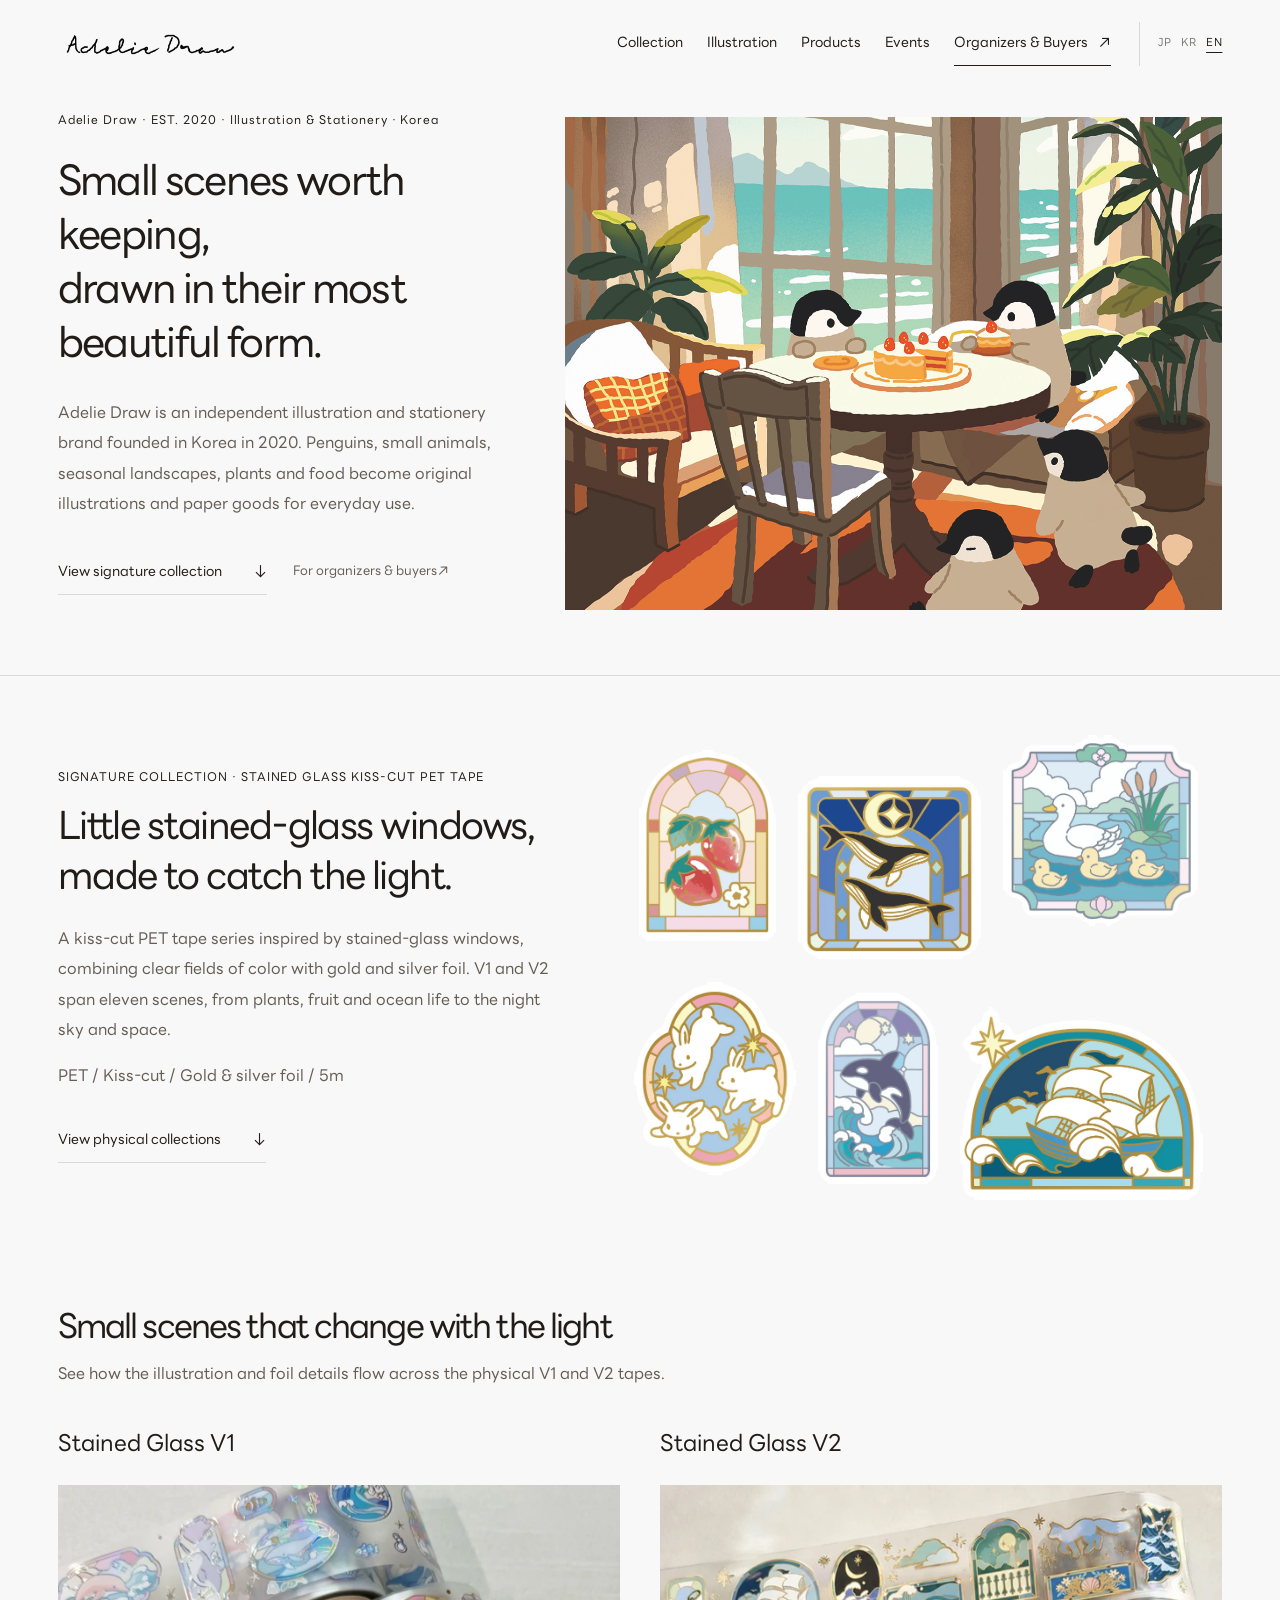
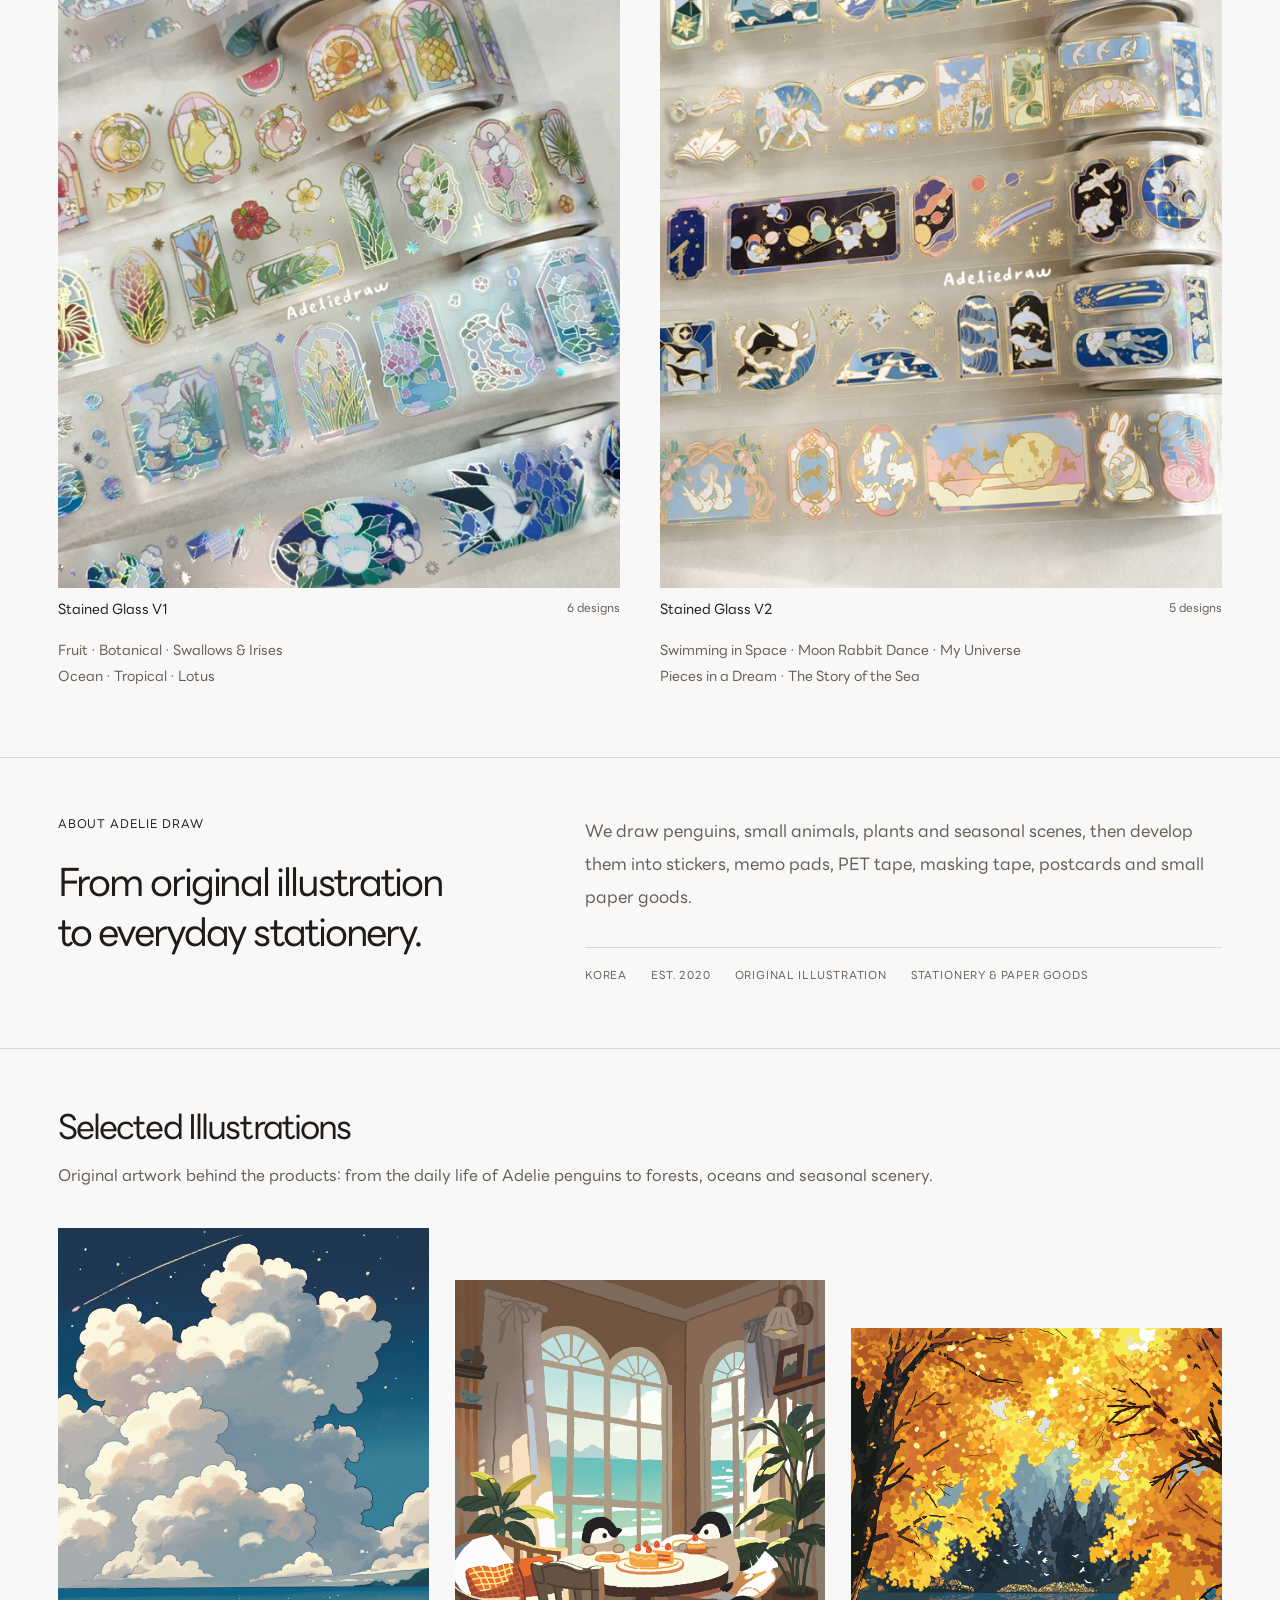
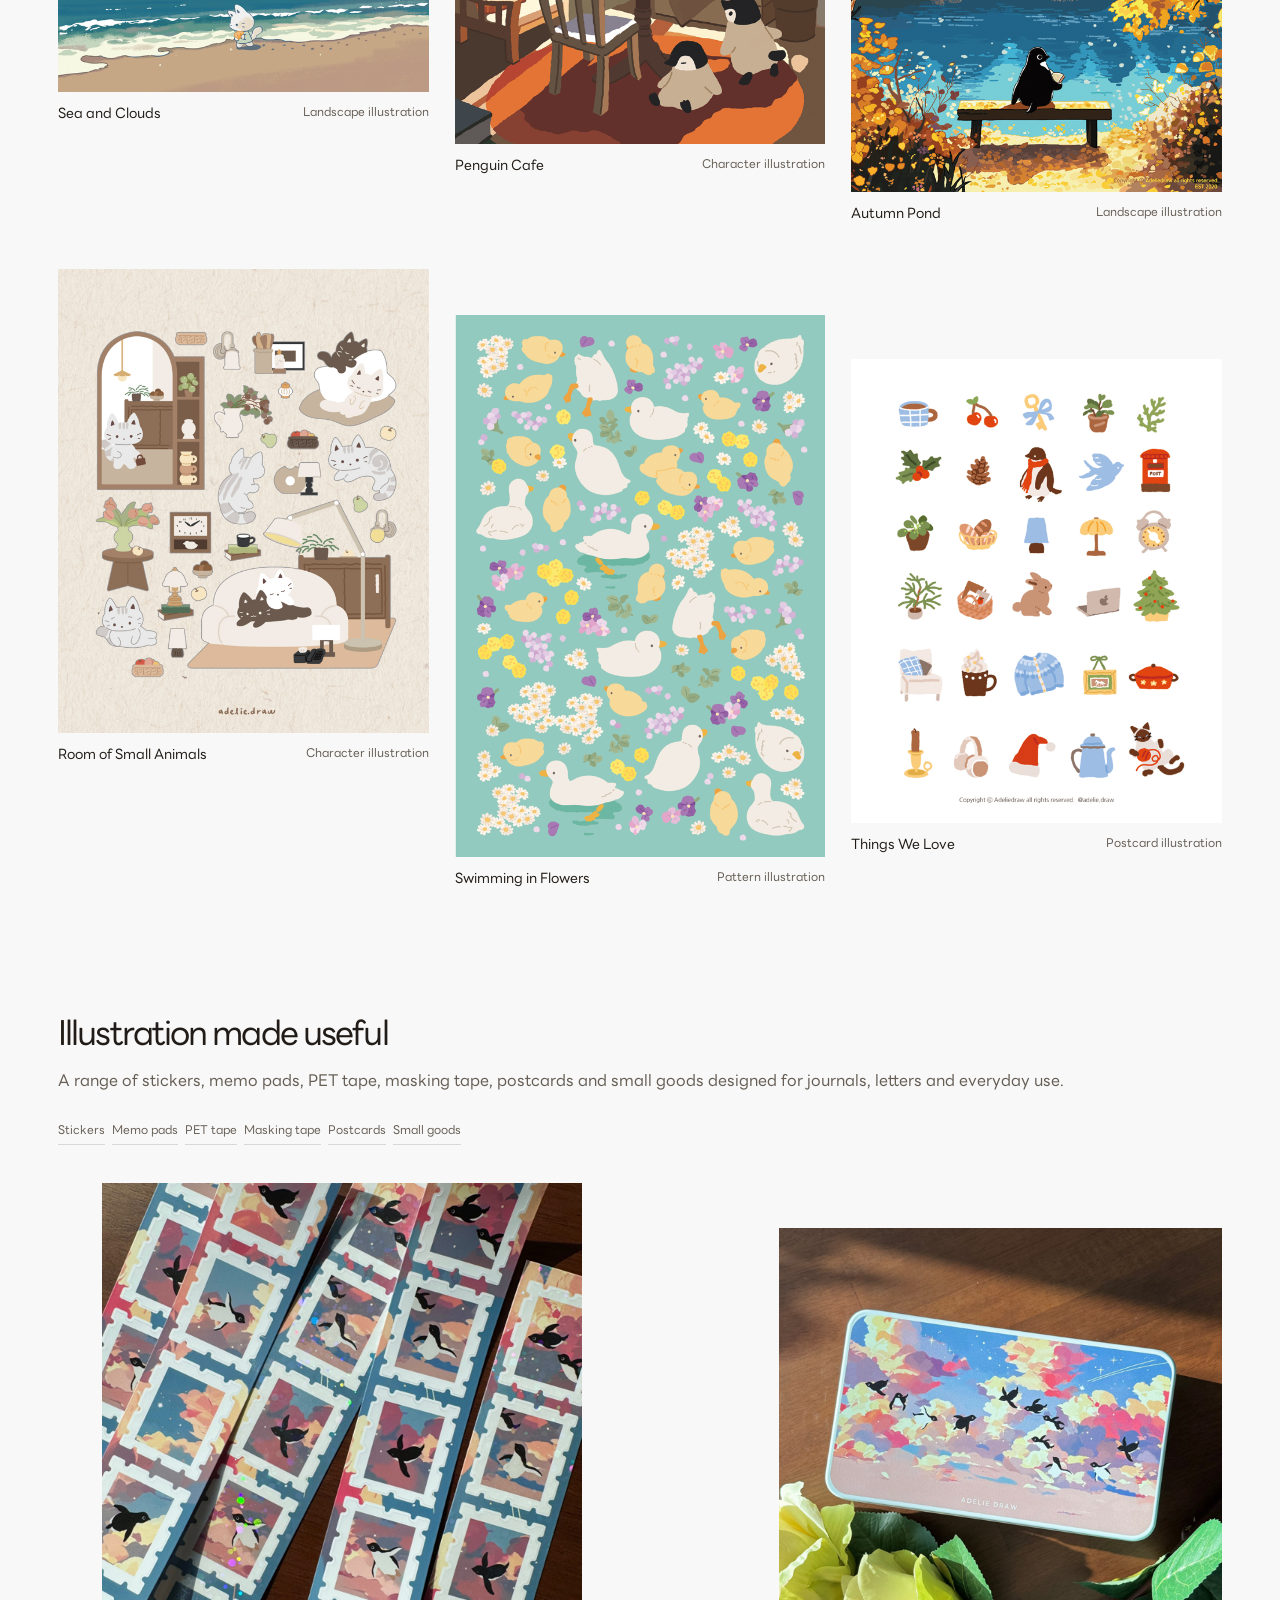
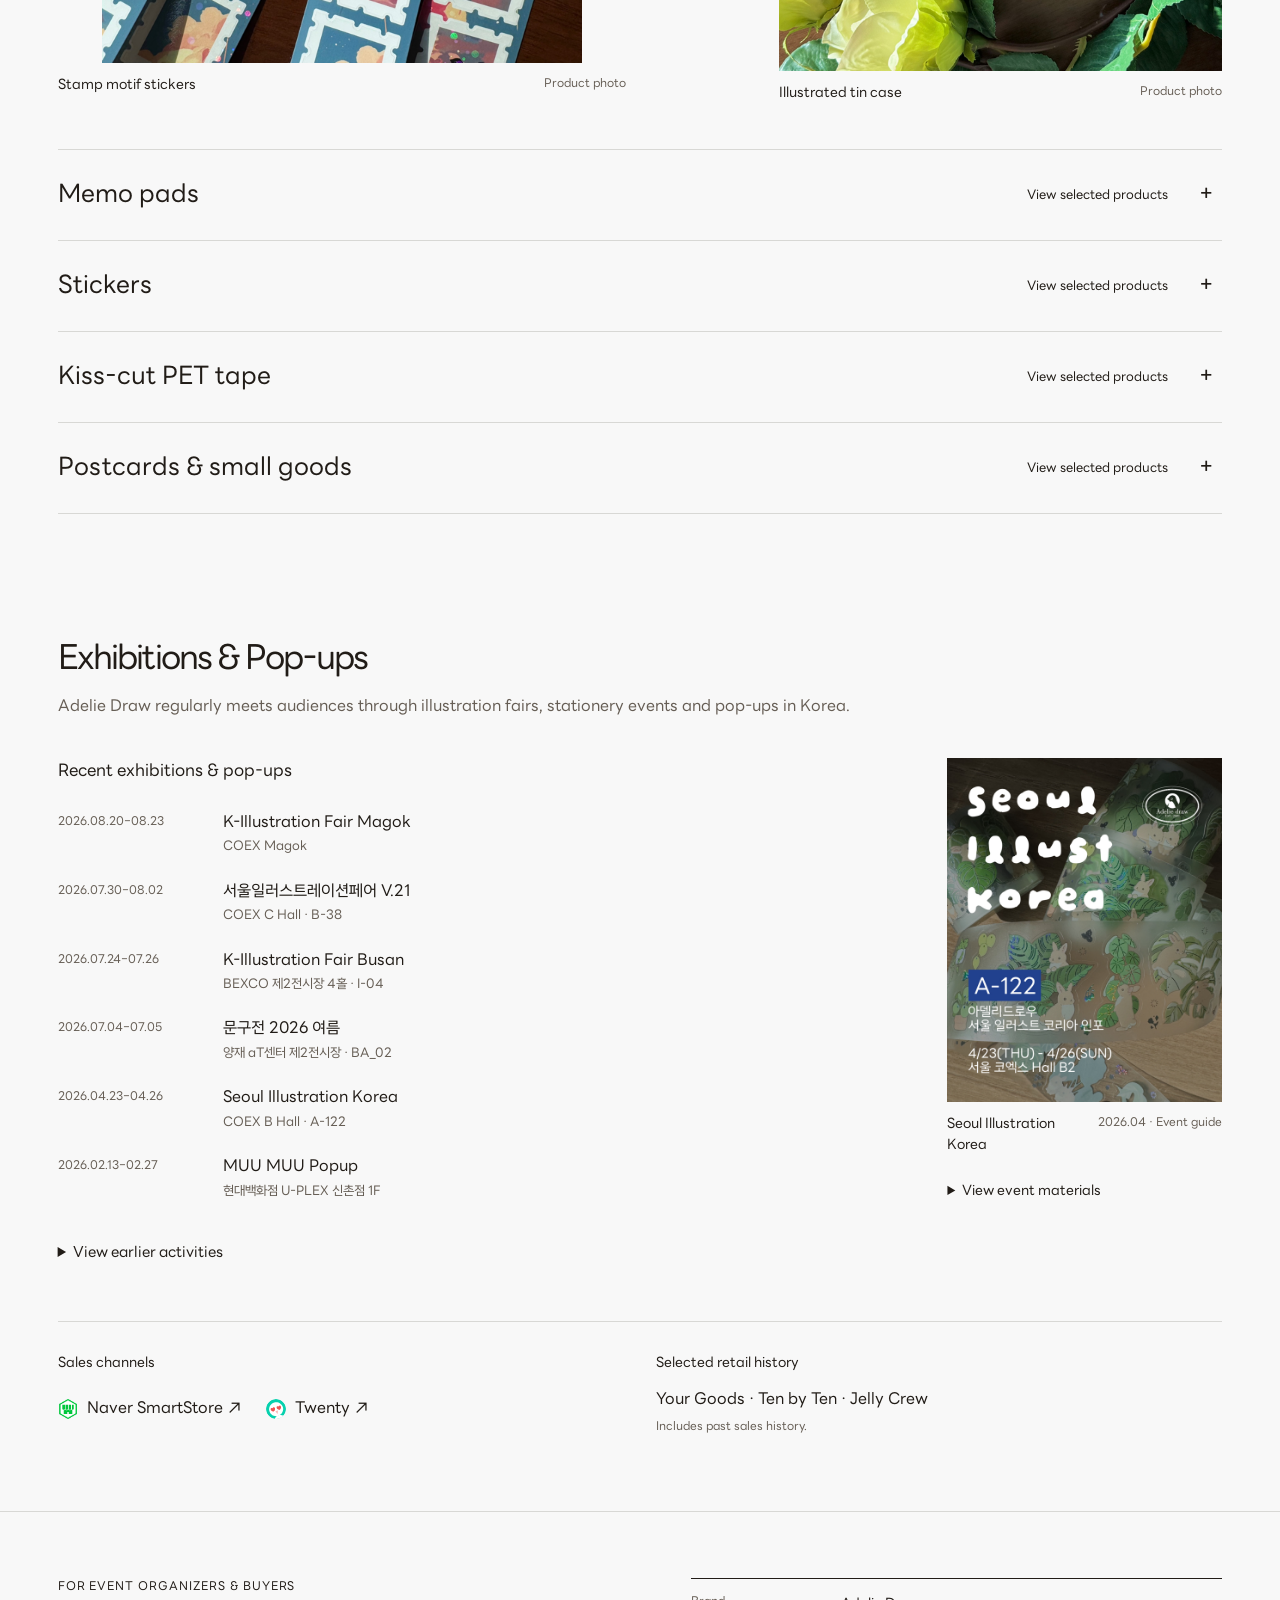
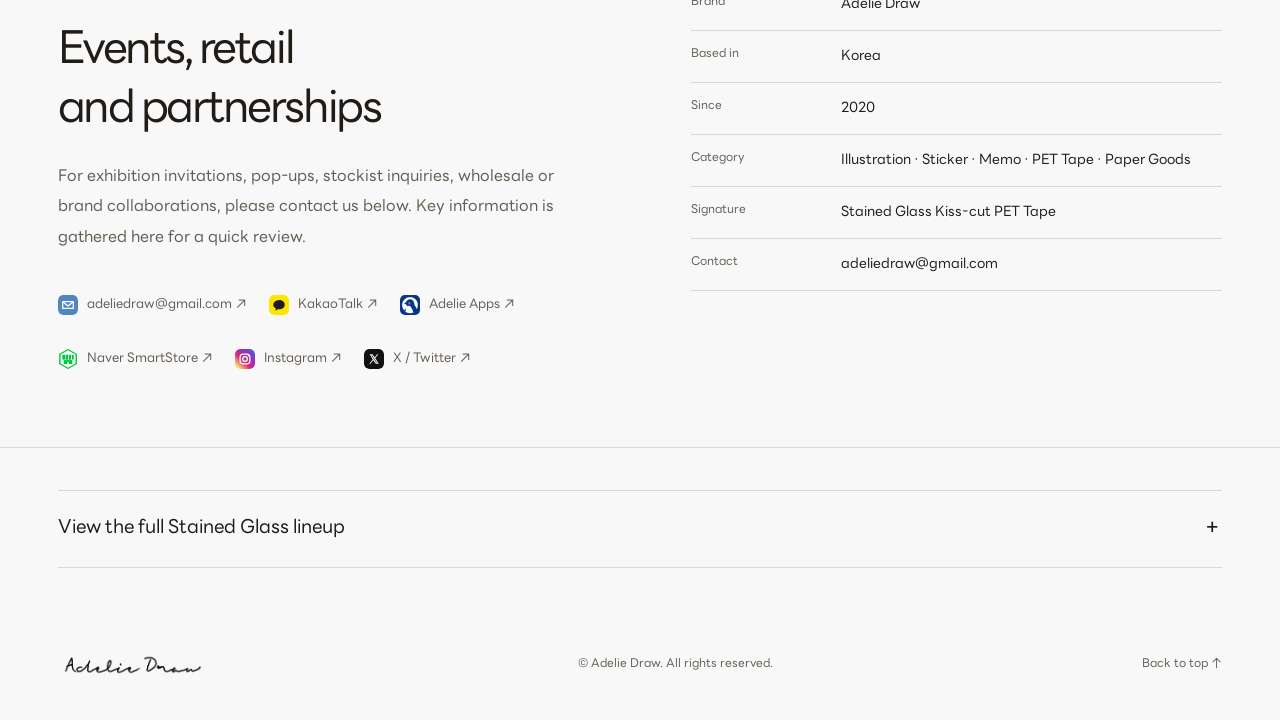
==== commit 83278fba: "revert(info): remove monthly calendar code" ====
--- a/public/en/index.html
+++ b/public/en/index.html
@@ -13,13 +13,12 @@
 <link rel="icon" href="../assets/logo-640-71a188d0.webp" type="image/webp"><link rel="sitemap" type="application/xml" href="https://info.adeliedraw.com/sitemap.xml"><link rel="stylesheet" href="../styles.css"><script src="../app.js" defer></script>
 <script type="application/ld+json">{"@context": "https://schema.org", "@type": "Organization", "name": "Adelie Draw", "alternateName": "アデリードロー", "url": "https://info.adeliedraw.com/en/", "email": "mailto:adeliedraw@gmail.com", "foundingDate": "2020", "sameAs": ["https://www.instagram.com/adelie.draw/", "https://x.com/canvaswitch_", "https://smartstore.naver.com/adeliedraw", "https://twenty.style/profile/canvaswitch"]}</script></head>
 <body><a class="skip" href="#main">Skip to content</a>
-<header class="header"><a class="brand" href="#top" aria-label="Adelie Draw home"><img src="../assets/logo-960-53f19fd9.webp" srcset="../assets/logo-640-71a188d0.webp 640w, ../assets/logo-960-53f19fd9.webp 960w" sizes="(max-width: 639px) 92vw, (max-width: 1023px) 45vw, 32vw" width="960" height="192" alt="Adelie Draw" loading="lazy" decoding="async"></a><button class="menu-toggle" type="button" aria-expanded="false" aria-controls="navigation">Menu <span aria-hidden="true">＋</span></button><nav id="navigation" aria-label="Main"><a href="#signature">Collection</a><a href="#works">Illustration</a><a href="#products">Products</a><a href="#schedule">Schedule</a><a href="#exhibitions">Events</a><a href="#organizers">Organizers & Buyers <span aria-hidden="true">↗</span></a><div class="lang-switch" aria-label="Language"><a href="../ja/" lang="ja" hreflang="ja">JP</a><a href="../" lang="ko" hreflang="ko">KR</a><a href="./" lang="en" hreflang="en" aria-current="page">EN</a></div></nav></header>
+<header class="header"><a class="brand" href="#top" aria-label="Adelie Draw home"><img src="../assets/logo-960-53f19fd9.webp" srcset="../assets/logo-640-71a188d0.webp 640w, ../assets/logo-960-53f19fd9.webp 960w" sizes="(max-width: 639px) 92vw, (max-width: 1023px) 45vw, 32vw" width="960" height="192" alt="Adelie Draw" loading="lazy" decoding="async"></a><button class="menu-toggle" type="button" aria-expanded="false" aria-controls="navigation">Menu <span aria-hidden="true">＋</span></button><nav id="navigation" aria-label="Main"><a href="#signature">Collection</a><a href="#works">Illustration</a><a href="#products">Products</a><a href="#exhibitions">Events</a><a href="#organizers">Organizers & Buyers <span aria-hidden="true">↗</span></a><div class="lang-switch" aria-label="Language"><a href="../ja/" lang="ja" hreflang="ja">JP</a><a href="../" lang="ko" hreflang="ko">KR</a><a href="./" lang="en" hreflang="en" aria-current="page">EN</a></div></nav></header>
 <main id="main">
 <section class="hero wrap" id="top" aria-labelledby="brand-title"><div class="hero-copy"><p class="eyebrow">Adelie Draw · EST. 2020 · Illustration & Stationery · Korea</p><h1 id="brand-title"><span>Small scenes worth keeping,</span> <span>drawn in their most beautiful form.</span></h1><p class="intro">Adelie Draw is an independent illustration and stationery brand founded in Korea in 2020. Penguins, small animals, seasonal landscapes, plants and food become original illustrations and paper goods for everyday use.</p><div class="hero-actions"><a class="text-link" href="#signature">View signature collection <span aria-hidden="true">↓</span></a><a class="quiet-link" href="#organizers">For organizers & buyers <span aria-hidden="true">↗</span></a></div></div><figure class="hero-art"><img src="../assets/hero-1299-640f50bb.webp" srcset="../assets/hero-640-02fce27b.webp 640w, ../assets/hero-1299-640f50bb.webp 1299w" sizes="(max-width: 767px) 92vw, 58vw" width="1299" height="974" alt="Adelie penguins sharing cake in a sunlit cafe" fetchpriority="high" decoding="async"></figure></section>
 <section class="glass-hero wrap" id="signature" aria-labelledby="signature-title"><div class="glass-intro"><p class="eyebrow">SIGNATURE COLLECTION · STAINED GLASS KISS-CUT PET TAPE</p><h2 id="signature-title"><span>Little stained-glass windows,</span> <span>made to catch the light.</span></h2><p>A kiss-cut PET tape series inspired by stained-glass windows, combining clear fields of color with gold and silver foil. V1 and V2 span eleven scenes, from plants, fruit and ocean life to the night sky and space.</p><p class="glass-spec">PET / Kiss-cut / Gold & silver foil / 5m</p><a class="text-link" href="#collections">View physical collections <span aria-hidden="true">↓</span></a></div><div class="glass-cluster" aria-label="Signature pieces"><a class="piece" style="--w:310;--h:433" href="../assets/kisscut/kc_0014-01-50399f9a.webp" data-lightbox data-caption="Fruit · Stained Glass V1 · 01/13" data-theme="light" data-width="310" aria-label="Fruit · Stained Glass V1 · 01/13 Enlarge"><img src="../assets/kisscut/kc_0014-01-50399f9a.webp" width="310" height="433" alt="Fruit" loading="lazy" decoding="async"></a><a class="piece" style="--w:417;--h:417" href="../assets/kisscut/kc_0023-01-8949f271.webp" data-lightbox data-caption="Swimming in Space · Stained Glass V2 · 01/11" data-theme="dark" data-width="417" aria-label="Swimming in Space · Stained Glass V2 · 01/11 Enlarge"><img src="../assets/kisscut/kc_0023-01-8949f271.webp" width="417" height="417" alt="Swimming in Space" loading="lazy" decoding="async"></a><a class="piece" style="--w:443;--h:434" href="../assets/kisscut/kc_0016-08-ddae94f2.webp" data-lightbox data-caption="Lotus · Stained Glass V1 · 08/16" data-theme="light" data-width="443" aria-label="Lotus · Stained Glass V1 · 08/16 Enlarge"><img src="../assets/kisscut/kc_0016-08-ddae94f2.webp" width="443" height="434" alt="Lotus" loading="lazy" decoding="async"></a><a class="piece" style="--w:370;--h:438" href="../assets/kisscut/kc_0024-03-611378e8.webp" data-lightbox data-caption="Moon Rabbit Dance · Stained Glass V2 · 03/6" data-theme="dark" data-width="370" aria-label="Moon Rabbit Dance · Stained Glass V2 · 03/6 Enlarge"><img src="../assets/kisscut/kc_0024-03-611378e8.webp" width="370" height="438" alt="Moon Rabbit Dance" loading="lazy" decoding="async"></a><a class="piece" style="--w:271;--h:434" href="../assets/kisscut/kc_0015-02-289e00f9.webp" data-lightbox data-caption="Ocean · Stained Glass V1 · 02/19" data-theme="light" data-width="271" aria-label="Ocean · Stained Glass V1 · 02/19 Enlarge"><img src="../assets/kisscut/kc_0015-02-289e00f9.webp" width="271" height="434" alt="Ocean" loading="lazy" decoding="async"></a><a class="piece" style="--w:554;--h:439" href="../assets/kisscut/kc_0020-02-09dc17ef.webp" data-lightbox data-caption="The Story of the Sea · Stained Glass V2 · 02/9" data-theme="dark" data-width="554" aria-label="The Story of the Sea · Stained Glass V2 · 02/9 Enlarge"><img src="../assets/kisscut/kc_0020-02-09dc17ef.webp" width="554" height="439" alt="The Story of the Sea" loading="lazy" decoding="async"></a></div></section>
 <section class="section wrap kisscut-materials" id="collections" aria-labelledby="collection-title"><div class="section-heading"><h2 id="collection-title">Small scenes that change with the light</h2><p>See how the illustration and foil details flow across the physical V1 and V2 tapes.</p></div><div class="collection-pair"><article id="collection-v1"><h3>Stained Glass V1</h3><figure class=""><a class="image-link" href="../assets/collection-v1-800-272611c9.webp" data-lightbox aria-label="Stained Glass V1"><span class="sr-only">Stained Glass V1</span><img src="../assets/collection-v1-800-272611c9.webp" srcset="../assets/collection-v1-640-94d15cc2.webp 640w, ../assets/collection-v1-800-272611c9.webp 800w" sizes="(max-width: 639px) 92vw, (max-width: 1023px) 45vw, 32vw" width="800" height="1000" alt="Stained Glass V1" loading="lazy" decoding="async"></a><figcaption><span>Stained Glass V1</span><span class="caption-detail">6 designs</span></figcaption></figure><p>Fruit · Botanical · Swallows & Irises<br>Ocean · Tropical · Lotus</p></article><article id="collection-v2"><h3>Stained Glass V2</h3><figure class=""><a class="image-link" href="../assets/collection-800-b5604fee.webp" data-lightbox aria-label="Stained Glass V2"><span class="sr-only">Stained Glass V2</span><img src="../assets/collection-800-b5604fee.webp" srcset="../assets/collection-640-39f688e8.webp 640w, ../assets/collection-800-b5604fee.webp 800w" sizes="(max-width: 639px) 92vw, (max-width: 1023px) 45vw, 32vw" width="800" height="1000" alt="Stained Glass V2" loading="lazy" decoding="async"></a><figcaption><span>Stained Glass V2</span><span class="caption-detail">5 designs</span></figcaption></figure><p>Swimming in Space · Moon Rabbit Dance · My Universe<br>Pieces in a Dream · The Story of the Sea</p></article></div></section>
 <section class="about-section wrap" id="about" aria-labelledby="about-title"><div><p class="eyebrow">ABOUT ADELIE DRAW</p><h2 id="about-title">From original illustration to everyday stationery.</h2></div><div><p class="about-copy">We draw penguins, small animals, plants and seasonal scenes, then develop them into stickers, memo pads, PET tape, masking tape, postcards and small paper goods.</p><ul class="fact-list"><li>KOREA</li><li>EST. 2020</li><li>ORIGINAL ILLUSTRATION</li><li>STATIONERY &amp; PAPER GOODS</li></ul></div></section>
-<section class="monthly-schedule wrap" id="schedule" data-monthly-schedule data-locale="en" data-schedule-src="../data/schedule.json" data-schedule-fallback="../data/schedule.seed.json" data-repo="eiranotes/portfolio" data-repo-path="public/data/schedule.json" data-branch="main" aria-label="Monthly schedule"><div class="schedule-loading" role="status">Loading schedule…</div></section>
 <section class="section wrap" id="works" aria-labelledby="works-title"><div class="section-heading"><h2 id="works-title">Selected Illustrations</h2><p>Original artwork behind the products: from the daily life of Adelie penguins to forests, oceans and seasonal scenery.</p></div><div class="works-gallery"><figure class=""><a class="image-link" href="../assets/sea-1280-791c4300.webp" data-lightbox aria-label="Sea and Clouds"><span class="sr-only">Sea and Clouds</span><img src="../assets/sea-1280-791c4300.webp" srcset="../assets/sea-640-3817a66d.webp 640w, ../assets/sea-1280-791c4300.webp 1280w" sizes="(max-width: 639px) 92vw, (max-width: 1023px) 45vw, 32vw" width="1280" height="1600" alt="Sea and Clouds" loading="lazy" decoding="async"></a><figcaption><span>Sea and Clouds</span><span class="caption-detail">Landscape illustration</span></figcaption></figure><figure class=""><a class="image-link" href="../assets/cafe-1280-3fc779c8.webp" data-lightbox aria-label="Penguin Cafe"><span class="sr-only">Penguin Cafe</span><img src="../assets/cafe-1280-3fc779c8.webp" srcset="../assets/cafe-640-34a299a8.webp 640w, ../assets/cafe-1280-3fc779c8.webp 1280w" sizes="(max-width: 639px) 92vw, (max-width: 1023px) 45vw, 32vw" width="1280" height="1600" alt="Penguin Cafe" loading="lazy" decoding="async"></a><figcaption><span>Penguin Cafe</span><span class="caption-detail">Character illustration</span></figcaption></figure><figure class=""><a class="image-link" href="../assets/autumn-1080-d01e65e3.webp" data-lightbox aria-label="Autumn Pond"><span class="sr-only">Autumn Pond</span><img src="../assets/autumn-1080-d01e65e3.webp" srcset="../assets/autumn-640-cf03b8c3.webp 640w, ../assets/autumn-1080-d01e65e3.webp 1080w" sizes="(max-width: 639px) 92vw, (max-width: 1023px) 45vw, 32vw" width="1080" height="1351" alt="Autumn Pond" loading="lazy" decoding="async"></a><figcaption><span>Autumn Pond</span><span class="caption-detail">Landscape illustration</span></figcaption></figure><figure class=""><a class="image-link" href="../assets/room-1080-7adec6e8.webp" data-lightbox aria-label="Room of Small Animals"><span class="sr-only">Room of Small Animals</span><img src="../assets/room-1080-7adec6e8.webp" srcset="../assets/room-640-fdd5f24f.webp 640w, ../assets/room-1080-7adec6e8.webp 1080w" sizes="(max-width: 639px) 92vw, (max-width: 1023px) 45vw, 32vw" width="1080" height="1350" alt="Room of Small Animals" loading="lazy" decoding="async"></a><figcaption><span>Room of Small Animals</span><span class="caption-detail">Character illustration</span></figcaption></figure><figure class=""><a class="image-link" href="../assets/flowers-1096-9d5a98dd.webp" data-lightbox aria-label="Swimming in Flowers"><span class="sr-only">Swimming in Flowers</span><img src="../assets/flowers-1096-9d5a98dd.webp" srcset="../assets/flowers-640-51db934f.webp 640w, ../assets/flowers-1096-9d5a98dd.webp 1096w" sizes="(max-width: 639px) 92vw, (max-width: 1023px) 45vw, 32vw" width="1096" height="1600" alt="Swimming in Flowers" loading="lazy" decoding="async"></a><figcaption><span>Swimming in Flowers</span><span class="caption-detail">Pattern illustration</span></figcaption></figure><figure class=""><a class="image-link" href="../assets/love-1080-1a9fa79d.webp" data-lightbox aria-label="Things We Love"><span class="sr-only">Things We Love</span><img src="../assets/love-1080-1a9fa79d.webp" srcset="../assets/love-640-9f982eb0.webp 640w, ../assets/love-1080-1a9fa79d.webp 1080w" sizes="(max-width: 639px) 92vw, (max-width: 1023px) 45vw, 32vw" width="1080" height="1350" alt="Things We Love" loading="lazy" decoding="async"></a><figcaption><span>Things We Love</span><span class="caption-detail">Postcard illustration</span></figcaption></figure></div></section>
 <section class="section wrap" id="products" aria-labelledby="products-title"><div class="section-heading"><h2 id="products-title">Illustration made useful</h2><p>A range of stickers, memo pads, PET tape, masking tape, postcards and small goods designed for journals, letters and everyday use.</p><ul class="range-list"><li>Stickers</li><li>Memo pads</li><li>PET tape</li><li>Masking tape</li><li>Postcards</li><li>Small goods</li></ul></div><div class="product-materials"><figure class=""><a class="image-link" href="../assets/stamps-1440-635d942e.webp" data-lightbox aria-label="Stamp motif stickers"><span class="sr-only">Stamp motif stickers</span><img src="../assets/stamps-1440-635d942e.webp" srcset="../assets/stamps-640-3da2fb29.webp 640w, ../assets/stamps-1440-635d942e.webp 1440w" sizes="(max-width: 639px) 92vw, (max-width: 1023px) 45vw, 32vw" width="1440" height="1440" alt="Stamp motif stickers" loading="lazy" decoding="async"></a><figcaption><span>Stamp motif stickers</span><span class="caption-detail">Product photo</span></figcaption></figure><figure class=""><a class="image-link" href="../assets/tin-1440-765bccea.webp" data-lightbox aria-label="Illustrated tin case"><span class="sr-only">Illustrated tin case</span><img src="../assets/tin-1440-765bccea.webp" srcset="../assets/tin-640-a2135627.webp 640w, ../assets/tin-1440-765bccea.webp 1440w" sizes="(max-width: 639px) 92vw, (max-width: 1023px) 45vw, 32vw" width="1440" height="1440" alt="Illustrated tin case" loading="lazy" decoding="async"></a><figcaption><span>Illustrated tin case</span><span class="caption-detail">Product photo</span></figcaption></figure></div><div class="product-categories"><details class="product-category"><summary><span>Memo pads</span><span class="disclosure-action"><span class="when-closed">View selected products</span><span class="when-open">Close</span><b aria-hidden="true">＋</b></span></summary><p class="category-note">Illustrated memo pads for desks, journals and everyday notes.</p><div class="category-gallery"><figure class=""><a class="image-link" href="../assets/memo-moon-800-cedb248d.webp" data-lightbox aria-label="Full Moon Memo"><span class="sr-only">Full Moon Memo</span><img src="../assets/memo-moon-800-cedb248d.webp" srcset="../assets/memo-moon-640-ffd9173c.webp 640w, ../assets/memo-moon-800-cedb248d.webp 800w" sizes="(max-width: 639px) 92vw, (max-width: 1023px) 45vw, 32vw" width="800" height="800" alt="Full Moon Memo" loading="lazy" decoding="async"></a><figcaption><span>Full Moon Memo</span><span class="caption-detail"></span></figcaption></figure><figure class=""><a class="image-link" href="../assets/memo-stars-800-ea6e0d11.webp" data-lightbox aria-label="Star Swim Memo"><span class="sr-only">Star Swim Memo</span><img src="../assets/memo-stars-800-ea6e0d11.webp" srcset="../assets/memo-stars-640-e6df4a5d.webp 640w, ../assets/memo-stars-800-ea6e0d11.webp 800w" sizes="(max-width: 639px) 92vw, (max-width: 1023px) 45vw, 32vw" width="800" height="800" alt="Star Swim Memo" loading="lazy" decoding="async"></a><figcaption><span>Star Swim Memo</span><span class="caption-detail"></span></figcaption></figure><figure class=""><a class="image-link" href="../assets/memo-sea-800-0f0daaac.webp" data-lightbox aria-label="Under the Sea Memo"><span class="sr-only">Under the Sea Memo</span><img src="../assets/memo-sea-800-0f0daaac.webp" srcset="../assets/memo-sea-640-738ee2f0.webp 640w, ../assets/memo-sea-800-0f0daaac.webp 800w" sizes="(max-width: 639px) 92vw, (max-width: 1023px) 45vw, 32vw" width="800" height="800" alt="Under the Sea Memo" loading="lazy" decoding="async"></a><figcaption><span>Under the Sea Memo</span><span class="caption-detail"></span></figcaption></figure><figure class=""><a class="image-link" href="../assets/memo-fresh-800-49707b42.webp" data-lightbox aria-label="Fresh Memo"><span class="sr-only">Fresh Memo</span><img src="../assets/memo-fresh-800-49707b42.webp" srcset="../assets/memo-fresh-640-338b9ffe.webp 640w, ../assets/memo-fresh-800-49707b42.webp 800w" sizes="(max-width: 639px) 92vw, (max-width: 1023px) 45vw, 32vw" width="800" height="800" alt="Fresh Memo" loading="lazy" decoding="async"></a><figcaption><span>Fresh Memo</span><span class="caption-detail"></span></figcaption></figure><figure class=""><a class="image-link" href="../assets/memo-meal-800-a7d973a0.webp" data-lightbox aria-label="Let’s Eat Memo"><span class="sr-only">Let’s Eat Memo</span><img src="../assets/memo-meal-800-a7d973a0.webp" srcset="../assets/memo-meal-640-bb187ceb.webp 640w, ../assets/memo-meal-800-a7d973a0.webp 800w" sizes="(max-width: 639px) 92vw, (max-width: 1023px) 45vw, 32vw" width="800" height="800" alt="Let’s Eat Memo" loading="lazy" decoding="async"></a><figcaption><span>Let’s Eat Memo</span><span class="caption-detail"></span></figcaption></figure><figure class=""><a class="image-link" href="../assets/memo-fox-800-aecdca46.webp" data-lightbox aria-label="Toast Fox Memo"><span class="sr-only">Toast Fox Memo</span><img src="../assets/memo-fox-800-aecdca46.webp" srcset="../assets/memo-fox-640-c78a7fd1.webp 640w, ../assets/memo-fox-800-aecdca46.webp 800w" sizes="(max-width: 639px) 92vw, (max-width: 1023px) 45vw, 32vw" width="800" height="800" alt="Toast Fox Memo" loading="lazy" decoding="async"></a><figcaption><span>Toast Fox Memo</span><span class="caption-detail"></span></figcaption></figure><figure class=""><a class="image-link" href="../assets/memo-green-800-8b0ca7d6.webp" data-lightbox aria-label="Greenery Memo"><span class="sr-only">Greenery Memo</span><img src="../assets/memo-green-800-8b0ca7d6.webp" srcset="../assets/memo-green-640-65ed843d.webp 640w, ../assets/memo-green-800-8b0ca7d6.webp 800w" sizes="(max-width: 639px) 92vw, (max-width: 1023px) 45vw, 32vw" width="800" height="800" alt="Greenery Memo" loading="lazy" decoding="async"></a><figcaption><span>Greenery Memo</span><span class="caption-detail"></span></figcaption></figure></div></details><details class="product-category"><summary><span>Stickers</span><span class="disclosure-action"><span class="when-closed">View selected products</span><span class="when-open">Close</span><b aria-hidden="true">＋</b></span></summary><p class="category-note">Small animal and seasonal scenes for journals, letters and albums.</p><div class="category-gallery"><figure class=""><a class="image-link" href="../assets/sticker-cats-800-e72f70cf.webp" data-lightbox aria-label="Fruit Cats Sticker"><span class="sr-only">Fruit Cats Sticker</span><img src="../assets/sticker-cats-800-e72f70cf.webp" srcset="../assets/sticker-cats-640-f8b04c42.webp 640w, ../assets/sticker-cats-800-e72f70cf.webp 800w" sizes="(max-width: 639px) 92vw, (max-width: 1023px) 45vw, 32vw" width="800" height="800" alt="Fruit Cats Sticker" loading="lazy" decoding="async"></a><figcaption><span>Fruit Cats Sticker</span><span class="caption-detail"></span></figcaption></figure><figure class=""><a class="image-link" href="../assets/sticker-clover-800-06065306.webp" data-lightbox aria-label="Clover &amp; Rabbit Sticker"><span class="sr-only">Clover &amp; Rabbit Sticker</span><img src="../assets/sticker-clover-800-06065306.webp" srcset="../assets/sticker-clover-640-0fa36b8d.webp 640w, ../assets/sticker-clover-800-06065306.webp 800w" sizes="(max-width: 639px) 92vw, (max-width: 1023px) 45vw, 32vw" width="800" height="800" alt="Clover &amp; Rabbit Sticker" loading="lazy" decoding="async"></a><figcaption><span>Clover &amp; Rabbit Sticker</span><span class="caption-detail"></span></figcaption></figure><figure class=""><a class="image-link" href="../assets/sticker-cafe-800-50d658ea.webp" data-lightbox aria-label="Seaside Cafe Sticker"><span class="sr-only">Seaside Cafe Sticker</span><img src="../assets/sticker-cafe-800-50d658ea.webp" srcset="../assets/sticker-cafe-640-c1c77302.webp 640w, ../assets/sticker-cafe-800-50d658ea.webp 800w" sizes="(max-width: 639px) 92vw, (max-width: 1023px) 45vw, 32vw" width="800" height="800" alt="Seaside Cafe Sticker" loading="lazy" decoding="async"></a><figcaption><span>Seaside Cafe Sticker</span><span class="caption-detail"></span></figcaption></figure><figure class=""><a class="image-link" href="../assets/sticker-lemon-800-dbd578d8.webp" data-lightbox aria-label="Lemon Pound Cake Sticker"><span class="sr-only">Lemon Pound Cake Sticker</span><img src="../assets/sticker-lemon-800-dbd578d8.webp" srcset="../assets/sticker-lemon-640-284d84cc.webp 640w, ../assets/sticker-lemon-800-dbd578d8.webp 800w" sizes="(max-width: 639px) 92vw, (max-width: 1023px) 45vw, 32vw" width="800" height="800" alt="Lemon Pound Cake Sticker" loading="lazy" decoding="async"></a><figcaption><span>Lemon Pound Cake Sticker</span><span class="caption-detail"></span></figcaption></figure><figure class=""><a class="image-link" href="../assets/sticker-knitting-800-f86774f1.webp" data-lightbox aria-label="Knitting Time Sticker"><span class="sr-only">Knitting Time Sticker</span><img src="../assets/sticker-knitting-800-f86774f1.webp" srcset="../assets/sticker-knitting-640-57866787.webp 640w, ../assets/sticker-knitting-800-f86774f1.webp 800w" sizes="(max-width: 639px) 92vw, (max-width: 1023px) 45vw, 32vw" width="800" height="800" alt="Knitting Time Sticker" loading="lazy" decoding="async"></a><figcaption><span>Knitting Time Sticker</span><span class="caption-detail"></span></figcaption></figure><figure class=""><a class="image-link" href="../assets/sticker-snow-800-5f1f4e13.webp" data-lightbox aria-label="Snow Fairy Dance Sticker"><span class="sr-only">Snow Fairy Dance Sticker</span><img src="../assets/sticker-snow-800-5f1f4e13.webp" srcset="../assets/sticker-snow-640-9c8e818e.webp 640w, ../assets/sticker-snow-800-5f1f4e13.webp 800w" sizes="(max-width: 639px) 92vw, (max-width: 1023px) 45vw, 32vw" width="800" height="800" alt="Snow Fairy Dance Sticker" loading="lazy" decoding="async"></a><figcaption><span>Snow Fairy Dance Sticker</span><span class="caption-detail"></span></figcaption></figure></div></details><details class="product-category"><summary><span>Kiss-cut PET tape</span><span class="disclosure-action"><span class="when-closed">View selected products</span><span class="when-open">Close</span><b aria-hidden="true">＋</b></span></summary><p class="category-note">Transparent PET decoration tape with individually cut pieces.</p><h3 class="category-subtitle">Stained Glass V1</h3><div class="category-gallery"><figure class=""><a class="image-link" href="../assets/v1-fruit-800-79fd3c45.webp" data-lightbox aria-label="Fruit"><span class="sr-only">Fruit</span><img src="../assets/v1-fruit-800-79fd3c45.webp" srcset="../assets/v1-fruit-640-2c729d69.webp 640w, ../assets/v1-fruit-800-79fd3c45.webp 800w" sizes="(max-width: 639px) 92vw, (max-width: 1023px) 45vw, 32vw" width="800" height="1000" alt="Fruit" loading="lazy" decoding="async"></a><figcaption><span>Fruit</span><span class="caption-detail"></span></figcaption></figure><figure class=""><a class="image-link" href="../assets/v1-botanical-800-26d731a0.webp" data-lightbox aria-label="Botanical"><span class="sr-only">Botanical</span><img src="../assets/v1-botanical-800-26d731a0.webp" srcset="../assets/v1-botanical-640-408aabff.webp 640w, ../assets/v1-botanical-800-26d731a0.webp 800w" sizes="(max-width: 639px) 92vw, (max-width: 1023px) 45vw, 32vw" width="800" height="1000" alt="Botanical" loading="lazy" decoding="async"></a><figcaption><span>Botanical</span><span class="caption-detail"></span></figcaption></figure><figure class=""><a class="image-link" href="../assets/v1-swallow-800-2420fae1.webp" data-lightbox aria-label="Swallows &amp; Irises"><span class="sr-only">Swallows &amp; Irises</span><img src="../assets/v1-swallow-800-2420fae1.webp" srcset="../assets/v1-swallow-640-a74fc9b2.webp 640w, ../assets/v1-swallow-800-2420fae1.webp 800w" sizes="(max-width: 639px) 92vw, (max-width: 1023px) 45vw, 32vw" width="800" height="1000" alt="Swallows &amp; Irises" loading="lazy" decoding="async"></a><figcaption><span>Swallows &amp; Irises</span><span class="caption-detail"></span></figcaption></figure><figure class=""><a class="image-link" href="../assets/v1-ocean-800-bdc6717d.webp" data-lightbox aria-label="Ocean"><span class="sr-only">Ocean</span><img src="../assets/v1-ocean-800-bdc6717d.webp" srcset="../assets/v1-ocean-640-6042cc73.webp 640w, ../assets/v1-ocean-800-bdc6717d.webp 800w" sizes="(max-width: 639px) 92vw, (max-width: 1023px) 45vw, 32vw" width="800" height="1000" alt="Ocean" loading="lazy" decoding="async"></a><figcaption><span>Ocean</span><span class="caption-detail"></span></figcaption></figure><figure class=""><a class="image-link" href="../assets/v1-tropical-800-708687dc.webp" data-lightbox aria-label="Tropical"><span class="sr-only">Tropical</span><img src="../assets/v1-tropical-800-708687dc.webp" srcset="../assets/v1-tropical-640-08b9d568.webp 640w, ../assets/v1-tropical-800-708687dc.webp 800w" sizes="(max-width: 639px) 92vw, (max-width: 1023px) 45vw, 32vw" width="800" height="1000" alt="Tropical" loading="lazy" decoding="async"></a><figcaption><span>Tropical</span><span class="caption-detail"></span></figcaption></figure><figure class=""><a class="image-link" href="../assets/v1-lotus-800-9aa3824a.webp" data-lightbox aria-label="Lotus"><span class="sr-only">Lotus</span><img src="../assets/v1-lotus-800-9aa3824a.webp" srcset="../assets/v1-lotus-640-5aeea92c.webp 640w, ../assets/v1-lotus-800-9aa3824a.webp 800w" sizes="(max-width: 639px) 92vw, (max-width: 1023px) 45vw, 32vw" width="800" height="1000" alt="Lotus" loading="lazy" decoding="async"></a><figcaption><span>Lotus</span><span class="caption-detail"></span></figcaption></figure></div><h3 class="category-subtitle">Stained Glass V2</h3><div class="category-gallery"><figure class=""><a class="image-link" href="../assets/space-800-9f8307cb.webp" data-lightbox aria-label="Swimming in Space"><span class="sr-only">Swimming in Space</span><img src="../assets/space-800-9f8307cb.webp" srcset="../assets/space-640-46b7bf92.webp 640w, ../assets/space-800-9f8307cb.webp 800w" sizes="(max-width: 639px) 92vw, (max-width: 1023px) 45vw, 32vw" width="800" height="1000" alt="Swimming in Space" loading="lazy" decoding="async"></a><figcaption><span>Swimming in Space</span><span class="caption-detail"></span></figcaption></figure><figure class=""><a class="image-link" href="../assets/moon-rabbit-800-cd17cbb2.webp" data-lightbox aria-label="Moon Rabbit Dance"><span class="sr-only">Moon Rabbit Dance</span><img src="../assets/moon-rabbit-800-cd17cbb2.webp" srcset="../assets/moon-rabbit-640-47fb8232.webp 640w, ../assets/moon-rabbit-800-cd17cbb2.webp 800w" sizes="(max-width: 639px) 92vw, (max-width: 1023px) 45vw, 32vw" width="800" height="1000" alt="Moon Rabbit Dance" loading="lazy" decoding="async"></a><figcaption><span>Moon Rabbit Dance</span><span class="caption-detail"></span></figcaption></figure><figure class=""><a class="image-link" href="../assets/universe-800-45fd562a.webp" data-lightbox aria-label="My Universe"><span class="sr-only">My Universe</span><img src="../assets/universe-800-45fd562a.webp" srcset="../assets/universe-640-9dec75f6.webp 640w, ../assets/universe-800-45fd562a.webp 800w" sizes="(max-width: 639px) 92vw, (max-width: 1023px) 45vw, 32vw" width="800" height="1000" alt="My Universe" loading="lazy" decoding="async"></a><figcaption><span>My Universe</span><span class="caption-detail"></span></figcaption></figure><figure class=""><a class="image-link" href="../assets/dream-800-aadb3776.webp" data-lightbox aria-label="Pieces in a Dream"><span class="sr-only">Pieces in a Dream</span><img src="../assets/dream-800-aadb3776.webp" srcset="../assets/dream-640-0755044b.webp 640w, ../assets/dream-800-aadb3776.webp 800w" sizes="(max-width: 639px) 92vw, (max-width: 1023px) 45vw, 32vw" width="800" height="1000" alt="Pieces in a Dream" loading="lazy" decoding="async"></a><figcaption><span>Pieces in a Dream</span><span class="caption-detail"></span></figcaption></figure><figure class=""><a class="image-link" href="../assets/ocean-story-800-e5f500ab.webp" data-lightbox aria-label="The Story of the Sea"><span class="sr-only">The Story of the Sea</span><img src="../assets/ocean-story-800-e5f500ab.webp" srcset="../assets/ocean-story-640-fe69aedd.webp 640w, ../assets/ocean-story-800-e5f500ab.webp 800w" sizes="(max-width: 639px) 92vw, (max-width: 1023px) 45vw, 32vw" width="800" height="1000" alt="The Story of the Sea" loading="lazy" decoding="async"></a><figcaption><span>The Story of the Sea</span><span class="caption-detail"></span></figcaption></figure></div><h3 class="category-subtitle">Animals & everyday scenes</h3><div class="category-gallery"><figure class=""><a class="image-link" href="../assets/tape-penguins-800-c73a4ffc.webp" data-lightbox aria-label="Penguin Friends Kiss-cut Tape"><span class="sr-only">Penguin Friends Kiss-cut Tape</span><img src="../assets/tape-penguins-800-c73a4ffc.webp" srcset="../assets/tape-penguins-640-052e4b10.webp 640w, ../assets/tape-penguins-800-c73a4ffc.webp 800w" sizes="(max-width: 639px) 92vw, (max-width: 1023px) 45vw, 32vw" width="800" height="800" alt="Penguin Friends Kiss-cut Tape" loading="lazy" decoding="async"></a><figcaption><span>Penguin Friends Kiss-cut Tape</span><span class="caption-detail"></span></figcaption></figure><figure class=""><a class="image-link" href="../assets/tape-bread-800-06819e72.webp" data-lightbox aria-label="Bread Time Kiss-cut Tape"><span class="sr-only">Bread Time Kiss-cut Tape</span><img src="../assets/tape-bread-800-06819e72.webp" srcset="../assets/tape-bread-640-6800c2b5.webp 640w, ../assets/tape-bread-800-06819e72.webp 800w" sizes="(max-width: 639px) 92vw, (max-width: 1023px) 45vw, 32vw" width="800" height="800" alt="Bread Time Kiss-cut Tape" loading="lazy" decoding="async"></a><figcaption><span>Bread Time Kiss-cut Tape</span><span class="caption-detail"></span></figcaption></figure><figure class=""><a class="image-link" href="../assets/tape-duck-800-518b7928.webp" data-lightbox aria-label="Morning Glory Duck Kiss-cut Tape"><span class="sr-only">Morning Glory Duck Kiss-cut Tape</span><img src="../assets/tape-duck-800-518b7928.webp" srcset="../assets/tape-duck-640-d7f1ee0a.webp 640w, ../assets/tape-duck-800-518b7928.webp 800w" sizes="(max-width: 639px) 92vw, (max-width: 1023px) 45vw, 32vw" width="800" height="800" alt="Morning Glory Duck Kiss-cut Tape" loading="lazy" decoding="async"></a><figcaption><span>Morning Glory Duck Kiss-cut Tape</span><span class="caption-detail"></span></figcaption></figure></div></details><details class="product-category"><summary><span>Postcards &amp; small goods</span><span class="disclosure-action"><span class="when-closed">View selected products</span><span class="when-open">Close</span><b aria-hidden="true">＋</b></span></summary><p class="category-note">Postcards and small objects that carry the illustrations into everyday life.</p><div class="category-gallery"><figure class=""><a class="image-link" href="../assets/postcard-love-800-bc3b7e4d.webp" data-lightbox aria-label="Things We Love Postcard"><span class="sr-only">Things We Love Postcard</span><img src="../assets/postcard-love-800-bc3b7e4d.webp" srcset="../assets/postcard-love-640-13438082.webp 640w, ../assets/postcard-love-800-bc3b7e4d.webp 800w" sizes="(max-width: 639px) 92vw, (max-width: 1023px) 45vw, 32vw" width="800" height="800" alt="Things We Love Postcard" loading="lazy" decoding="async"></a><figcaption><span>Things We Love Postcard</span><span class="caption-detail"></span></figcaption></figure><figure class=""><a class="image-link" href="../assets/tin-1440-765bccea.webp" data-lightbox aria-label="Illustrated Tin Case"><span class="sr-only">Illustrated Tin Case</span><img src="../assets/tin-1440-765bccea.webp" srcset="../assets/tin-640-a2135627.webp 640w, ../assets/tin-1440-765bccea.webp 1440w" sizes="(max-width: 639px) 92vw, (max-width: 1023px) 45vw, 32vw" width="1440" height="1440" alt="Illustrated Tin Case" loading="lazy" decoding="async"></a><figcaption><span>Illustrated Tin Case</span><span class="caption-detail"></span></figcaption></figure><figure class=""><a class="image-link" href="../assets/round-1440-6835cb6f.webp" data-lightbox aria-label="Small Goods"><span class="sr-only">Small Goods</span><img src="../assets/round-1440-6835cb6f.webp" srcset="../assets/round-640-d61e017c.webp 640w, ../assets/round-1440-6835cb6f.webp 1440w" sizes="(max-width: 639px) 92vw, (max-width: 1023px) 45vw, 32vw" width="1440" height="1440" alt="Small Goods" loading="lazy" decoding="async"></a><figcaption><span>Small Goods</span><span class="caption-detail"></span></figcaption></figure></div></details></div></section>
 <section class="section wrap exhibitions" id="exhibitions" aria-labelledby="events-title"><div class="section-heading"><h2 id="events-title">Exhibitions & Pop-ups</h2><p>Adelie Draw regularly meets audiences through illustration fairs, stationery events and pop-ups in Korea.</p></div><div class="event-layout"><div><h3 class="history-heading">Recent exhibitions & pop-ups</h3><ol class="event-list"><li><span class="event-date">2026.08.20–08.23</span><span>K-Illustration Fair Magok</span><span class="event-place">COEX Magok</span></li><li><span class="event-date">2026.07.30–08.02</span><span>서울일러스트레이션페어 V.21</span><span class="event-place">COEX C Hall · B-38</span></li><li><span class="event-date">2026.07.24–07.26</span><span>K-Illustration Fair Busan</span><span class="event-place">BEXCO 제2전시장 4홀 · I-04</span></li><li><span class="event-date">2026.07.04–07.05</span><span>문구전 2026 여름</span><span class="event-place">양재 aT센터 제2전시장 · BA_02</span></li><li><span class="event-date">2026.04.23–04.26</span><span>Seoul Illustration Korea</span><span class="event-place">COEX B Hall · A-122</span></li><li><span class="event-date">2026.02.13–02.27</span><span>MUU MUU Popup</span><span class="event-place">현대백화점 U-PLEX 신촌점 1F</span></li></ol><details class="history-details"><summary>View earlier activities</summary><h3 class="history-heading">Earlier exhibitions</h3><ol class="event-list"><li><span class="event-date">2025.12.25–12.28</span><span>서울일러스트레이션페어</span><span class="event-place">COEX C Hall · D35</span></li><li><span class="event-date">2023.08</span><span>모닝글로리 일러스트 페어</span><span class="event-place">서울 마포 모닝글로리 빌딩</span></li><li><span class="event-date">2022.12.22–12.25</span><span>서울일러스트레이션페어</span><span class="event-place">COEX · G30</span></li></ol><h3 class="history-heading">Brand, collaboration & product activity</h3><ol class="event-list activity-list"><li><span class="event-date">2026.09</span><div><h4>Stained Glass Kiss-cut V2 launched</h4><p>Five V2 designs were introduced through the online market.</p><a class="history-source" href="https://twenty.style/m/canvaswitch/SkSJc16" target="_blank" rel="noopener noreferrer">View record ↗</a></div></li><li><span class="event-date">2023.08</span><div><h4>Second-half online market</h4><p>An online market featured new stickers and existing products.</p></div></li><li><span class="event-date">2023.07</span><div><h4>Post-fair online mini market</h4><p>New and existing products from the illustration fair were introduced online.</p></div></li><li><span class="event-date">2023.06</span><div><h4>몽몽스베쮸 × Adelie Draw</h4><p>A collaboration market was announced.</p></div></li><li><span class="event-date">2023.03</span><div><h4>Spring stationery release</h4><p>Spring products were introduced through SmartStore and Twenty.</p></div></li><li><span class="event-date">2022.02</span><div><h4>Jelly Crew retail record</h4><p>A past sales and review record remains for a sticker product.</p><a class="history-source" href="https://jellycrew.cafe24.com/article/review/4/76560/" target="_blank" rel="noopener noreferrer">View record ↗</a></div></li><li><span class="event-date">2020</span><div><h4>Adelie Draw founded</h4><p>An illustration brand turning penguins, animals and seasonal scenes into stationery.</p></div></li></ol></details></div><div class="event-archive"><figure class=""><a class="image-link" href="../assets/event-cover-1080-634f0aa9.webp" data-lightbox aria-label="Seoul Illustration Korea"><span class="sr-only">Seoul Illustration Korea</span><img src="../assets/event-cover-1080-634f0aa9.webp" srcset="../assets/event-cover-640-fd67e6a9.webp 640w, ../assets/event-cover-1080-634f0aa9.webp 1080w" sizes="(max-width: 639px) 92vw, (max-width: 1023px) 45vw, 32vw" width="1080" height="1350" alt="Seoul Illustration Korea" loading="lazy" decoding="async"></a><figcaption><span>Seoul Illustration Korea</span><span class="caption-detail">2026.04 · Event guide</span></figcaption></figure><details><summary>View event materials</summary><div class="event-more"><figure class=""><a class="image-link" href="../assets/event-stickers-1080-a33dadfe.webp" data-lightbox aria-label="Sticker lineup"><span class="sr-only">Sticker lineup</span><img src="../assets/event-stickers-1080-a33dadfe.webp" srcset="../assets/event-stickers-640-e7e2124e.webp 640w, ../assets/event-stickers-1080-a33dadfe.webp 1080w" sizes="(max-width: 639px) 92vw, (max-width: 1023px) 45vw, 32vw" width="1080" height="1350" alt="Sticker lineup" loading="lazy" decoding="async"></a><figcaption><span>Sticker lineup</span><span class="caption-detail">2026.04 event material</span></figcaption></figure><figure class=""><a class="image-link" href="../assets/event-paper-1080-79a194af.webp" data-lightbox aria-label="Postcards &amp; small goods"><span class="sr-only">Postcards &amp; small goods</span><img src="../assets/event-paper-1080-79a194af.webp" srcset="../assets/event-paper-640-d6657f07.webp 640w, ../assets/event-paper-1080-79a194af.webp 1080w" sizes="(max-width: 639px) 92vw, (max-width: 1023px) 45vw, 32vw" width="1080" height="1350" alt="Postcards &amp; small goods" loading="lazy" decoding="async"></a><figcaption><span>Postcards &amp; small goods</span><span class="caption-detail">2026.04 event material</span></figcaption></figure></div></details></div></div><div class="channels" id="stockists"><div><h3>Sales channels</h3><a href="https://smartstore.naver.com/adeliedraw" target="_blank" rel="noopener noreferrer">Naver SmartStore ↗</a><a href="https://twenty.style/profile/canvaswitch" target="_blank" rel="noopener noreferrer">Twenty ↗</a></div><div><h3>Selected retail history</h3><p>Your Goods · Ten by Ten · Jelly Crew</p><span class="note">Includes past sales history.</span></div></div></section>
--- a/public/styles.css
+++ b/public/styles.css
@@ -85,100 +85,3 @@
 .contact-links a{justify-content:flex-start}
 .contact-links a>span:last-child{margin-left:auto}
 @media(max-width:767px){.organizer-actions a::before,.channels a::before,.contact-links a::before{width:22px;height:22px;flex-basis:22px}.contact-links a{gap:11px}}
-
-
-/* Monthly schedule: editorial calendar with repository-backed admin editing. */
-.monthly-schedule{padding-top:64px;padding-bottom:70px;border-top:1px solid var(--rule);border-bottom:1px solid var(--rule)}
-.schedule-loading,.schedule-load-error{min-height:220px;display:grid;place-items:center;color:var(--muted);font-size:14px}
-.schedule-load-error{color:#8b2d2d}
-.schedule-heading{display:flex;align-items:flex-end;justify-content:space-between;gap:30px;margin-bottom:26px}
-.schedule-heading .eyebrow{margin-bottom:9px}
-.schedule-heading h2{font-size:clamp(32px,4vw,54px);font-weight:400;letter-spacing:-.045em;line-height:1.05;color:var(--schedule-accent,#123F8D)}
-.schedule-heading h2 span{display:block;margin-top:10px;font-size:13px;letter-spacing:.08em;text-transform:uppercase;color:var(--muted)}
-.schedule-actions{display:flex;align-items:center;justify-content:flex-end;gap:10px;flex-wrap:wrap}
-.schedule-month-nav,.schedule-admin-actions{display:flex;align-items:center;gap:7px}
-.schedule-month-nav button,.schedule-admin-button{min-height:38px;padding:0 11px;border:1px solid var(--rule);background:transparent;font-size:12px;line-height:1;color:var(--muted)}
-.schedule-month-nav button:first-child,.schedule-month-nav button:last-child{width:38px;padding:0;font-size:16px}
-.schedule-month-nav button:hover,.schedule-admin-button:hover{border-color:var(--schedule-accent,#123F8D);color:var(--schedule-accent,#123F8D)}
-.schedule-admin-button.is-active{border-color:var(--schedule-accent,#123F8D);background:var(--schedule-accent,#123F8D);color:#fff}
-.schedule-calendar{border-top:2px solid var(--schedule-accent,#123F8D);border-left:1px solid var(--rule);background:#fff}
-.schedule-weekdays{display:grid;grid-template-columns:repeat(7,minmax(0,1fr));border-bottom:1px solid var(--rule)}
-.schedule-weekday{padding:10px 8px 8px;text-align:center;font-size:11px;letter-spacing:.08em;color:var(--muted);border-right:1px solid var(--rule)}
-.schedule-weekday.is-sun,.schedule-weekday.is-sat{color:var(--schedule-accent,#123F8D)}
-.schedule-weeks{display:block}
-.schedule-week{display:grid;grid-template-columns:repeat(7,minmax(0,1fr));grid-template-rows:minmax(78px,1fr) repeat(var(--lane-count),30px);min-height:128px;position:relative;border-bottom:1px solid var(--rule)}
-.schedule-day{position:relative;min-width:0;border-right:1px solid var(--rule);background:#fff;z-index:0}
-.schedule-day.is-outside{background:#f3f3f1}
-.schedule-day.is-sun .schedule-day-number,.schedule-day.is-sat .schedule-day-number{color:var(--schedule-accent,#123F8D)}
-.schedule-day.is-blocked::after{content:'';position:absolute;top:13px;left:41px;width:10px;height:10px;border-radius:50%;background:#a8cffb;box-shadow:0 0 0 5px rgb(168 207 251 / .24)}
-.schedule-day-number{position:absolute;top:8px;left:10px;z-index:1;font-size:19px;line-height:1;font-variant-numeric:tabular-nums;color:#565656}
-.schedule-day.is-today .schedule-day-number{display:grid;place-items:center;top:5px;left:6px;width:28px;height:28px;border-radius:50%;background:var(--schedule-accent,#123F8D);color:#fff}
-.schedule-bar{align-self:center;height:26px;min-width:0;margin:0 5px;display:flex;align-items:center;padding:0 10px;border-radius:999px;border:0;background:var(--schedule-accent,#123F8D);color:#fff;font-size:12px;line-height:1;white-space:nowrap;overflow:hidden;text-overflow:ellipsis;z-index:2;text-align:left}
-.schedule-bar:hover{color:#fff;background:var(--pressed,#0A3278)}
-.schedule-bar>span{overflow:hidden;text-overflow:ellipsis;white-space:nowrap}
-.schedule-bar.continues-before{margin-left:0;border-top-left-radius:0;border-bottom-left-radius:0}
-.schedule-bar.continues-after{margin-right:0;border-top-right-radius:0;border-bottom-right-radius:0}
-.schedule-bar.is-major{background:#173870}
-.schedule-bar.is-single{justify-content:center}
-.schedule-foot{display:flex;justify-content:space-between;gap:18px;padding-top:12px}
-.schedule-shipping-note{font-size:12px;color:var(--muted)}
-.schedule-shipping-note span{color:#83baf4}
-.schedule-agenda{margin-top:32px;display:none}
-.schedule-agenda h3{font-size:14px;font-weight:400;margin-bottom:8px;color:var(--muted)}
-.schedule-agenda ol{list-style:none;padding:0;margin:0;border-top:1px solid var(--rule)}
-.schedule-agenda li{border-bottom:1px solid var(--rule)}
-.schedule-agenda-row,.schedule-agenda li>a,.schedule-agenda li>button{width:100%;display:grid;grid-template-columns:110px 1fr;gap:20px;padding:12px 0;text-align:left;background:transparent}
-.schedule-agenda-date{font-size:12px;color:var(--muted);font-variant-numeric:tabular-nums}
-.schedule-agenda-title{display:block;font-size:14px}
-.schedule-agenda p{margin-top:3px;font-size:12px;color:var(--muted)}
-.schedule-empty{padding:14px 0;color:var(--muted);font-size:13px}
-.schedule-status{min-height:22px;margin-top:12px;font-size:12px;color:var(--muted)}
-.schedule-status.is-error{color:#8b2d2d}
-.schedule-dialog{width:min(620px,calc(100vw - 28px));max-width:620px;border:1px solid var(--rule);padding:0;background:var(--paper);color:var(--ink);box-shadow:0 24px 80px rgb(0 0 0 / .18)}
-.schedule-dialog::backdrop{background:rgb(20 20 20 / .46)}
-.schedule-dialog-head{min-height:70px;padding:18px 22px;display:flex;align-items:center;justify-content:space-between;border-bottom:1px solid var(--rule)}
-.schedule-dialog-head h2{font-size:22px;font-weight:400}
-.schedule-dialog-close{width:40px;height:40px;font-size:24px;color:var(--muted)}
-.schedule-dialog-body{padding:22px}
-.schedule-dialog-help{font-size:13px;line-height:1.75;color:var(--muted);margin-bottom:18px}
-.schedule-auth-form label,.schedule-event-form label{display:grid;gap:6px;font-size:12px;color:var(--muted)}
-.schedule-auth-form input,.schedule-event-form input,.schedule-event-form textarea,.schedule-event-form select{width:100%;min-height:44px;border:1px solid var(--rule);border-radius:0;background:#fff;color:var(--ink);padding:10px 11px;font:inherit;font-size:14px}
-.schedule-event-form textarea{resize:vertical;line-height:1.5}
-.schedule-auth-form input:focus,.schedule-event-form input:focus,.schedule-event-form textarea:focus,.schedule-event-form select:focus{outline:2px solid var(--focus,#4E73B7);outline-offset:1px;border-color:var(--focus,#4E73B7)}
-.schedule-form-grid{display:grid;grid-template-columns:1fr 1fr;gap:15px}
-.schedule-form-grid .wide{grid-column:1/-1}
-.schedule-dialog-actions{display:flex;align-items:center;justify-content:space-between;gap:12px;margin-top:20px}
-.schedule-dialog-actions>div{display:flex;gap:8px;margin-left:auto}
-.schedule-dialog-actions button{min-height:42px;padding:0 14px;border:1px solid var(--rule);font-size:13px}
-.schedule-dialog-actions .primary{background:var(--schedule-accent,#123F8D);border-color:var(--schedule-accent,#123F8D);color:#fff}
-.schedule-dialog-actions .danger{color:#8b2d2d;border-color:#cba8a8}
-.schedule-dialog-error{min-height:20px;margin-top:10px;font-size:12px;color:#8b2d2d}
-@media(max-width:1180px){
-  .schedule-heading{align-items:flex-start}.schedule-actions{max-width:430px}.schedule-week{min-height:116px;grid-template-rows:minmax(68px,1fr) repeat(var(--lane-count),28px)}.schedule-bar{font-size:11px;padding-inline:8px}
-}
-@media(max-width:767px){
-  .monthly-schedule{padding-top:44px;padding-bottom:46px;overflow:hidden}
-  .schedule-heading{display:block;margin-bottom:18px}
-  .schedule-heading h2{font-size:36px}
-  .schedule-actions{justify-content:space-between;margin-top:18px}
-  .schedule-admin-actions{margin-left:auto}
-  .schedule-calendar{overflow-x:auto;-webkit-overflow-scrolling:touch;margin-inline:calc(var(--gutter) * -1);padding-left:var(--gutter);background:transparent;border-left:0;scrollbar-width:thin}
-  .schedule-weekdays,.schedule-weeks{min-width:720px}
-  .schedule-weekdays{border-left:1px solid var(--rule)}
-  .schedule-week{min-height:108px;grid-template-rows:minmax(60px,1fr) repeat(var(--lane-count),26px);border-left:1px solid var(--rule)}
-  .schedule-day-number{font-size:17px}
-  .schedule-day.is-blocked::after{left:36px;width:8px;height:8px}
-  .schedule-bar{height:23px;font-size:10px;padding-inline:7px}
-  .schedule-foot{padding-top:10px}
-  .schedule-agenda{display:block;margin-top:26px}
-  .schedule-agenda-row,.schedule-agenda li>a,.schedule-agenda li>button{grid-template-columns:92px 1fr;gap:12px}
-  .schedule-form-grid{grid-template-columns:1fr}
-  .schedule-form-grid .wide{grid-column:auto}
-  .schedule-dialog-body{padding:18px}
-  .schedule-dialog-actions{align-items:flex-end}
-}
-@media print{
-  .schedule-actions,.schedule-admin-actions,.schedule-agenda,.schedule-status{display:none!important}
-  .monthly-schedule{padding-block:20px;break-inside:avoid}
-  .schedule-calendar{overflow:visible}
-}
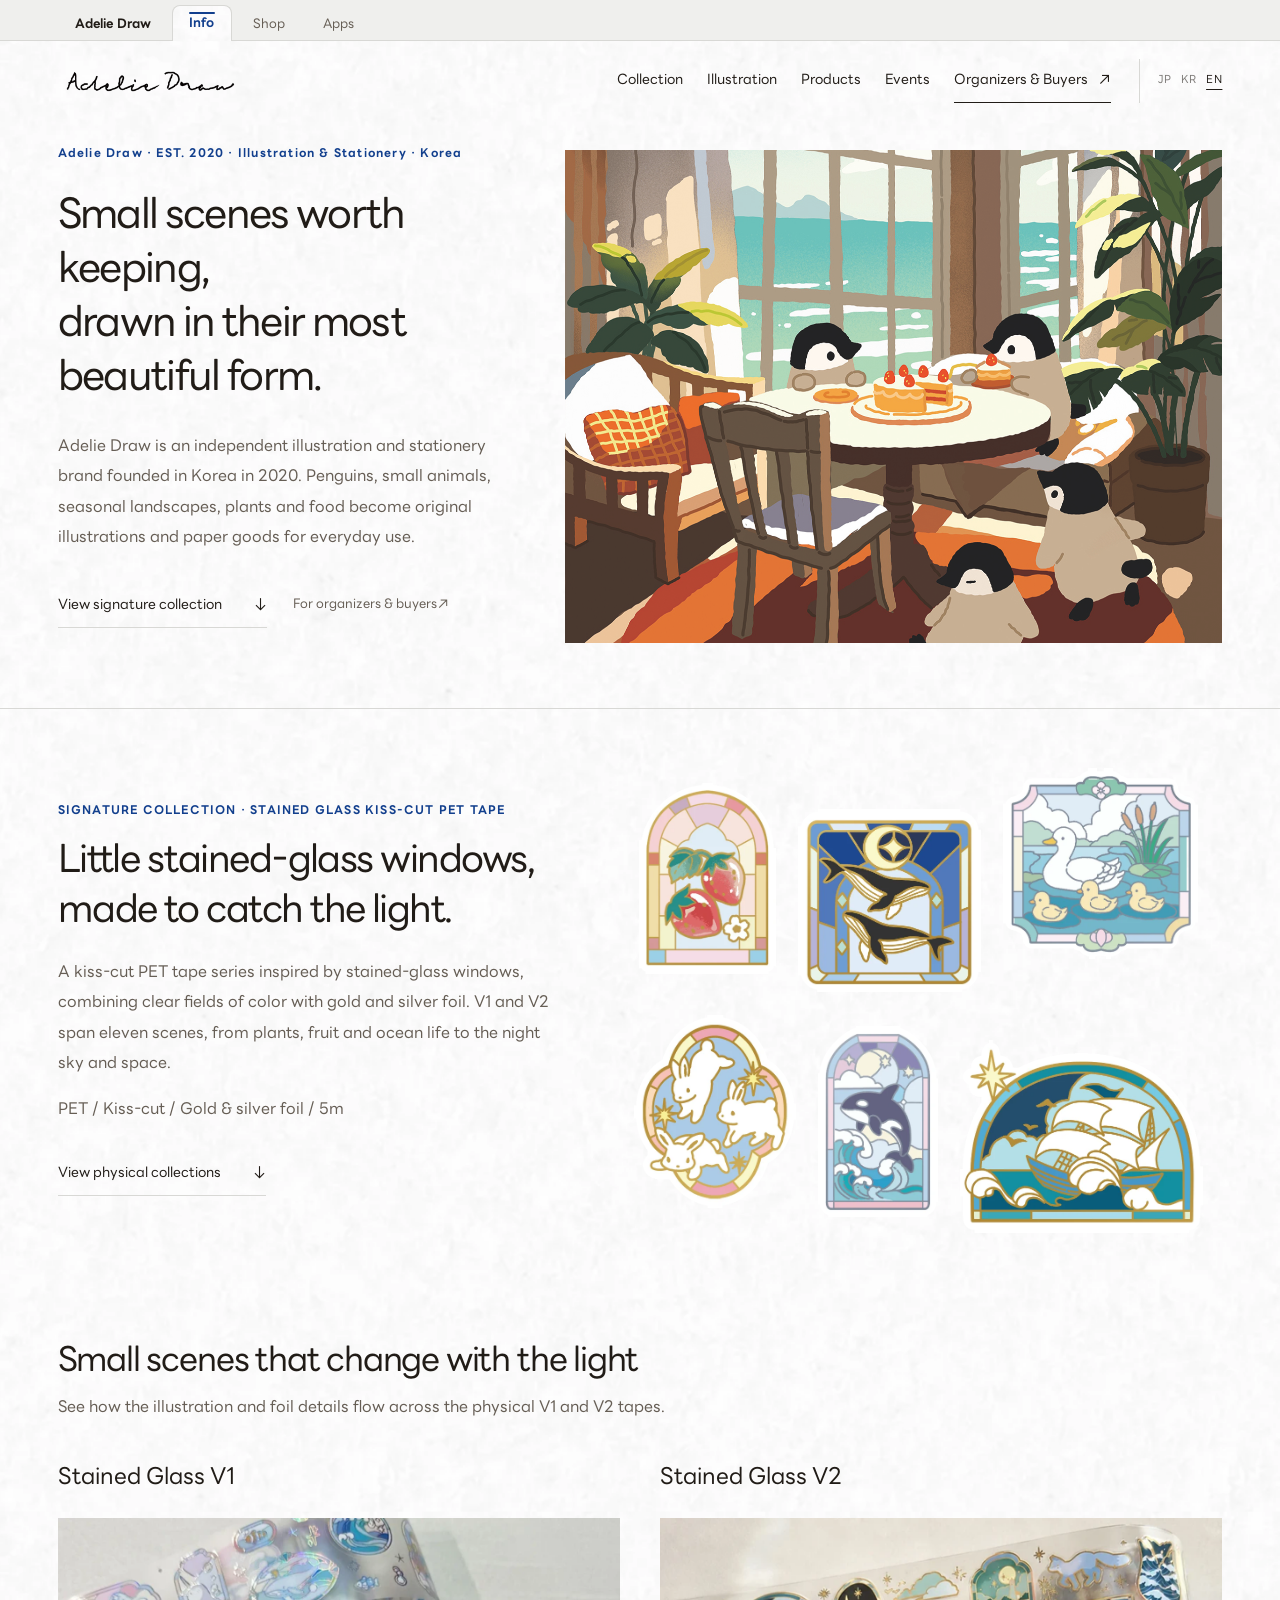
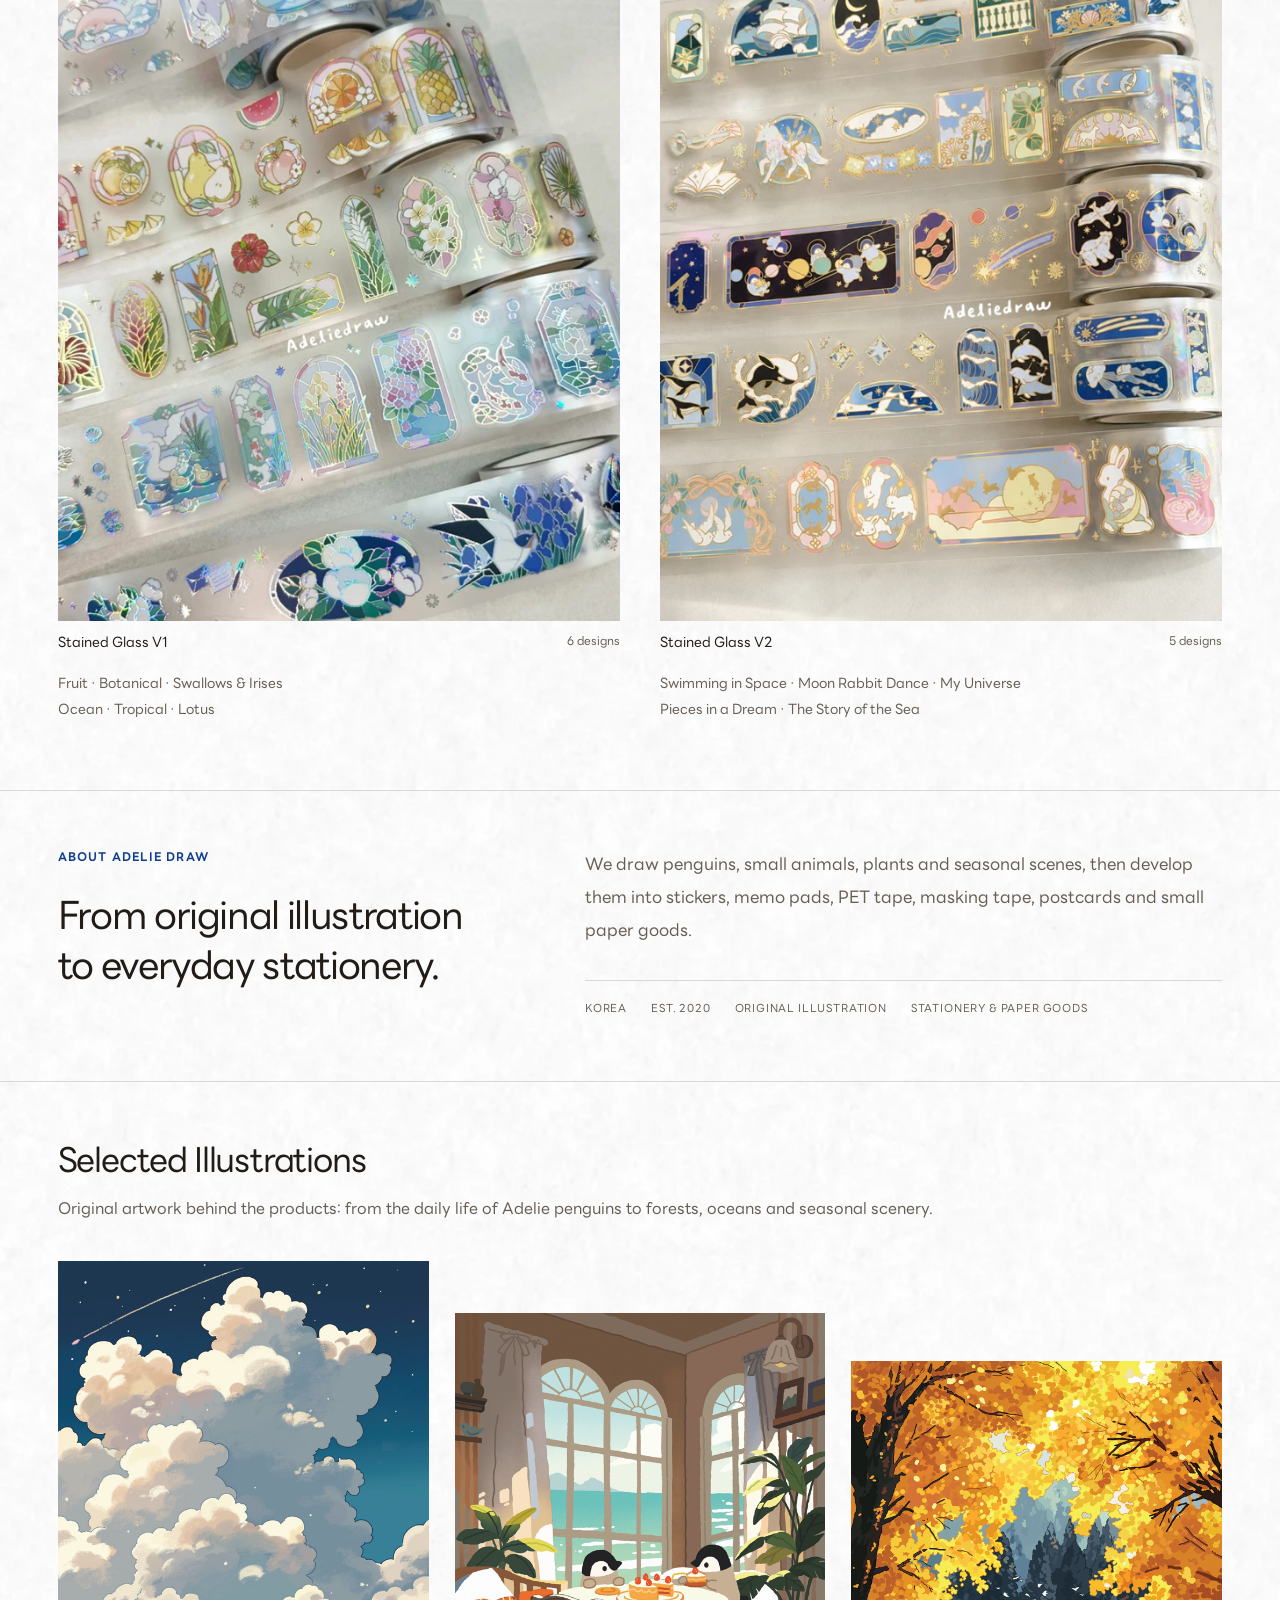
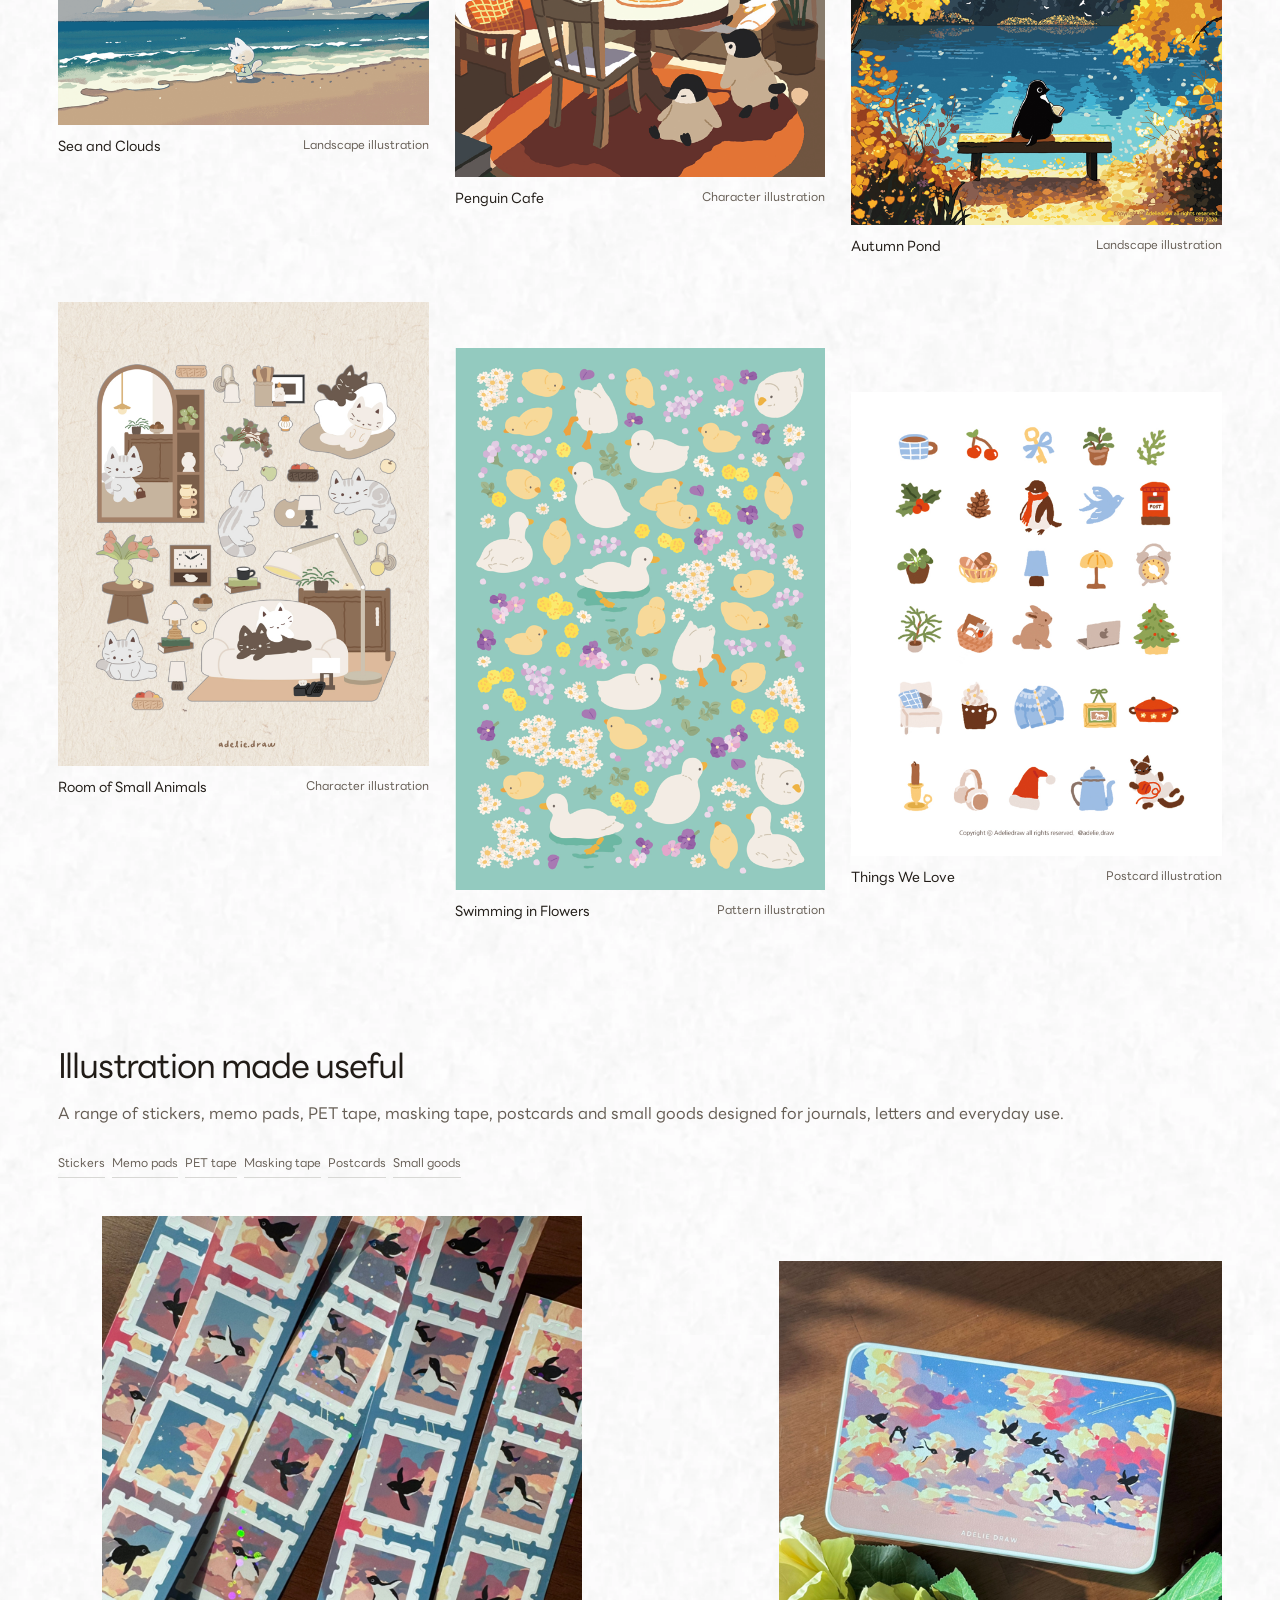
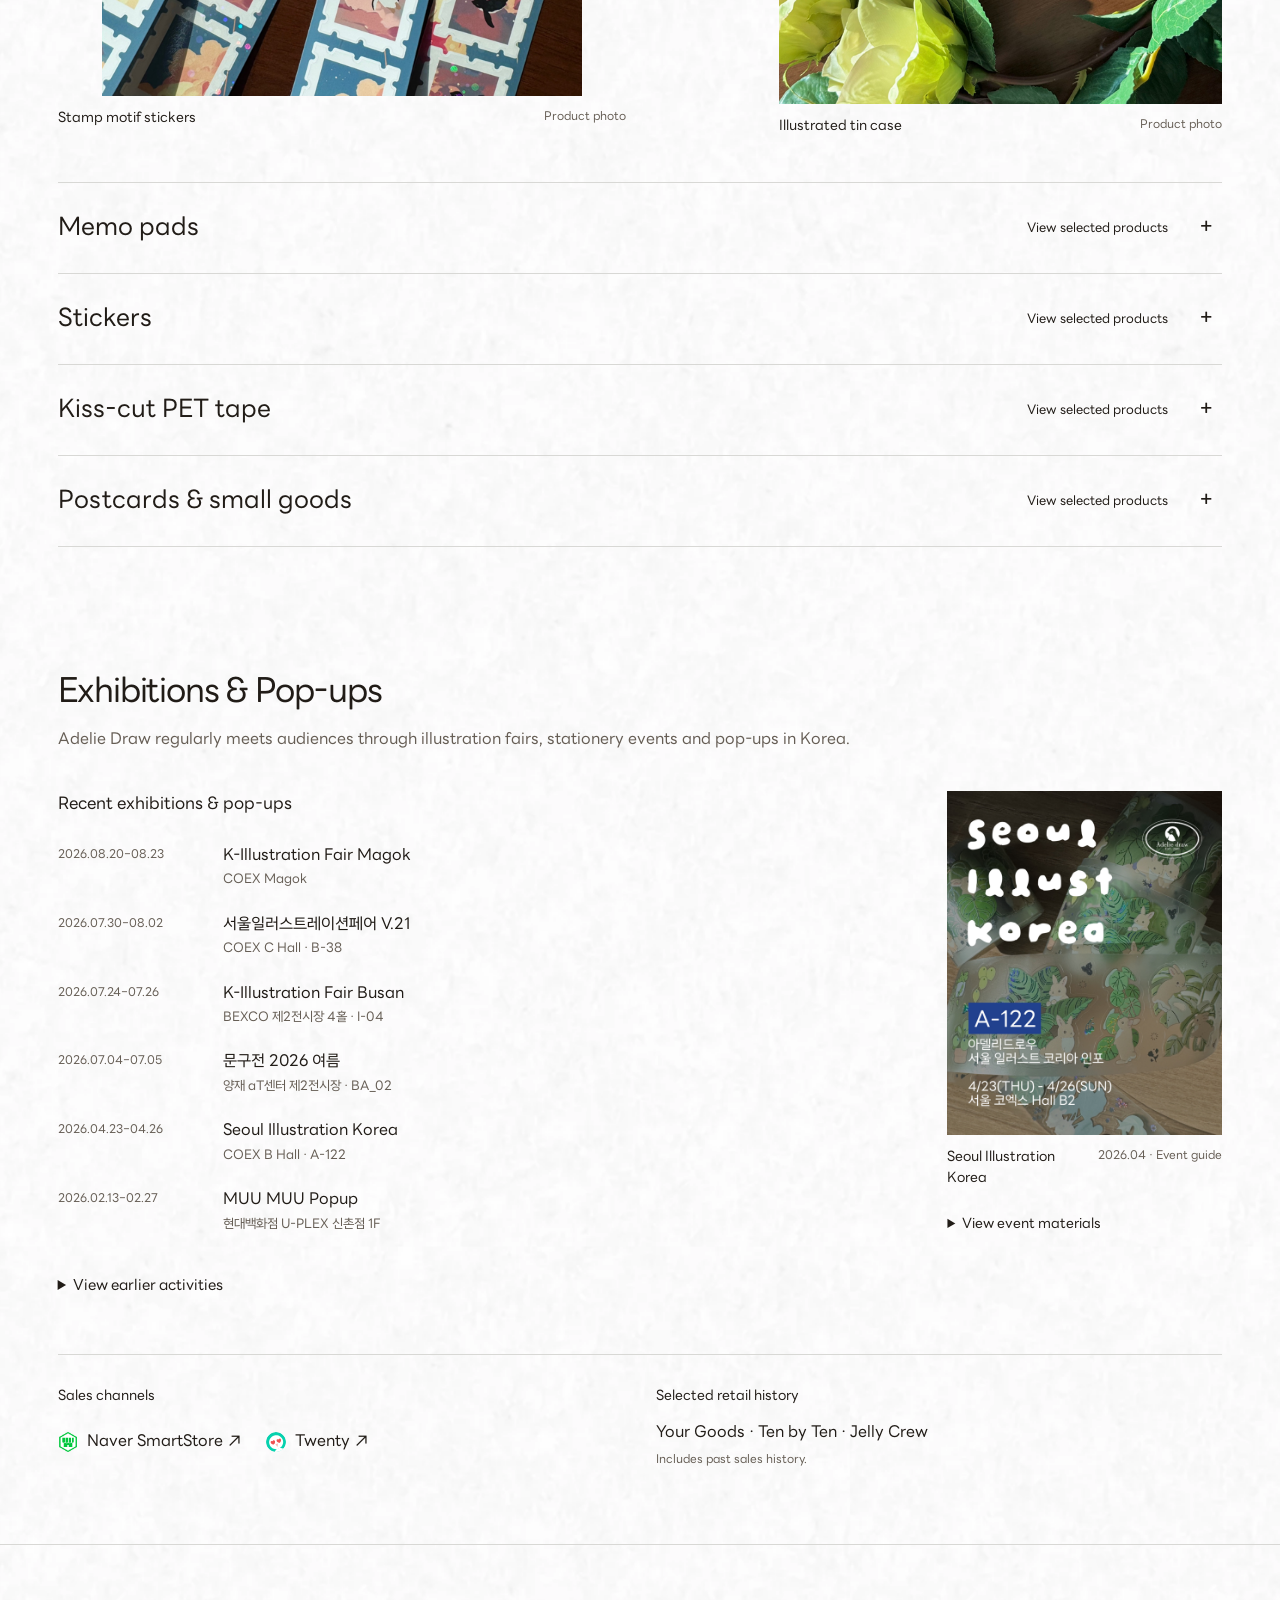
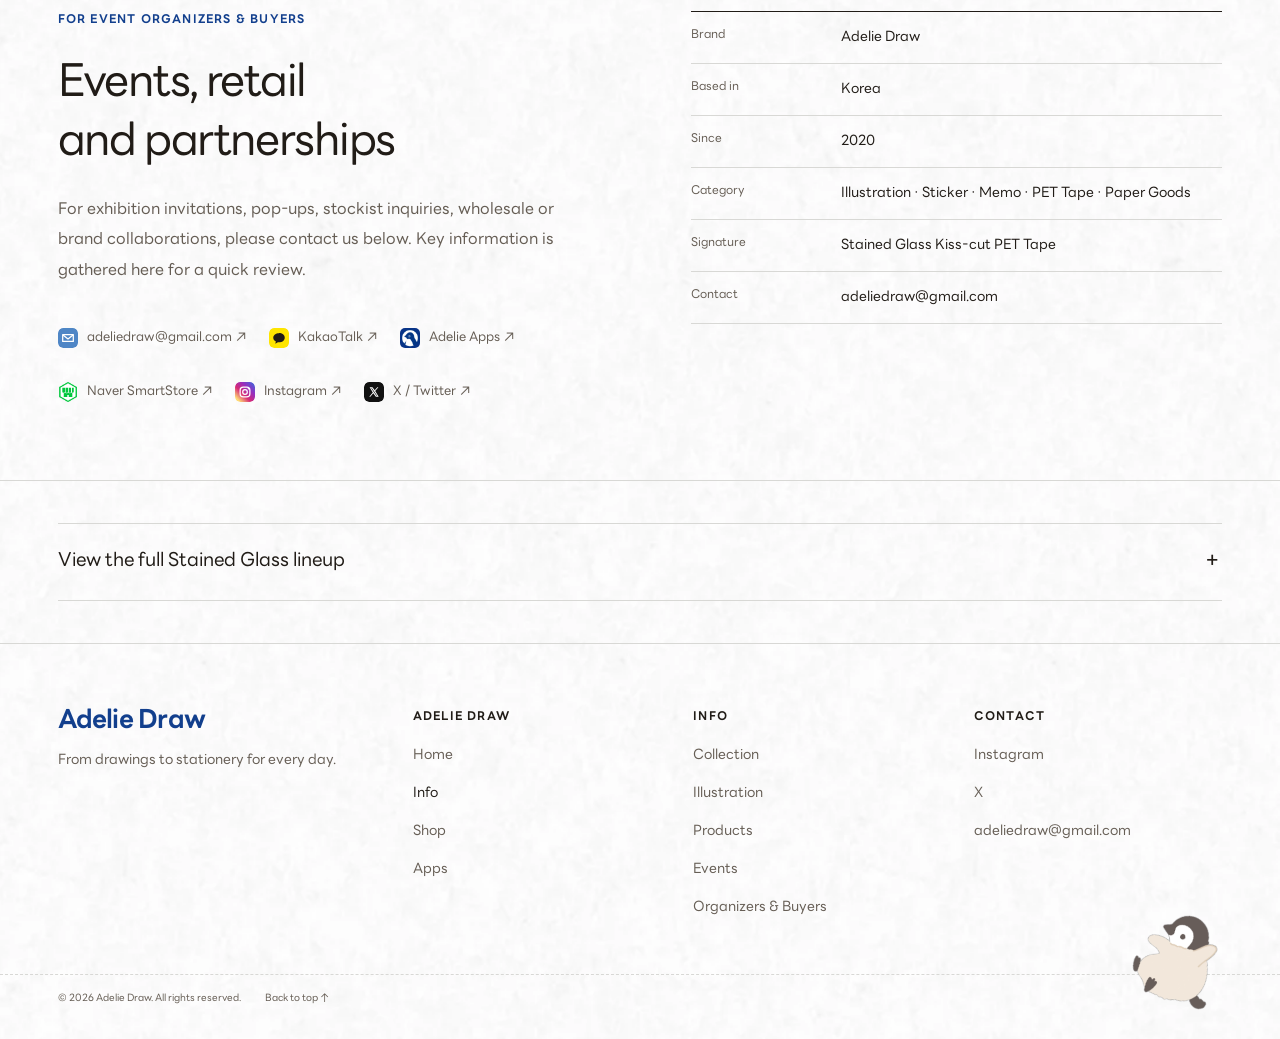
==== commit 3605bf3e: "feat(info): adopt shared Adelie web design - Vendor public/brand/ from adelie-web-design (tokens, LI" ====
--- a/public/en/index.html
+++ b/public/en/index.html
@@ -10,9 +10,9 @@
 <link rel="alternate" hreflang="x-default" href="https://info.adeliedraw.com/">
 <meta property="og:site_name" content="Adelie Draw"><meta property="og:title" content="Adelie Draw | Illustration &amp; Stationery from Korea"><meta property="og:description" content="Original illustration, stationery collections and exhibition history by Adelie Draw."><meta property="og:url" content="https://info.adeliedraw.com/en/"><meta property="og:image" content="https://info.adeliedraw.com/assets/share-1200-c5800b6f.jpg"><meta property="og:image:width" content="1200"><meta property="og:image:height" content="630"><meta property="og:type" content="website"><meta property="og:locale" content="en_US">
 <meta name="twitter:card" content="summary_large_image"><meta name="twitter:title" content="Adelie Draw | Illustration &amp; Stationery from Korea"><meta name="twitter:description" content="Original illustration, stationery collections and exhibition history by Adelie Draw."><meta name="twitter:image" content="https://info.adeliedraw.com/assets/share-1200-c5800b6f.jpg">
-<link rel="icon" href="../assets/logo-640-71a188d0.webp" type="image/webp"><link rel="sitemap" type="application/xml" href="https://info.adeliedraw.com/sitemap.xml"><link rel="stylesheet" href="../styles.css"><script src="../app.js" defer></script>
+<link rel="icon" href="../assets/logo-640-71a188d0.webp" type="image/webp"><link rel="sitemap" type="application/xml" href="https://info.adeliedraw.com/sitemap.xml"><link rel="preload" href="../brand/fonts/LINESeedKR-Rg.woff2" as="font" type="font/woff2" crossorigin><link rel="stylesheet" href="../brand/adelie-web.css"><link rel="stylesheet" href="../styles.css"><script src="../brand/adelie-web.js" defer></script><script src="../app.js" defer></script>
 <script type="application/ld+json">{"@context": "https://schema.org", "@type": "Organization", "name": "Adelie Draw", "alternateName": "アデリードロー", "url": "https://info.adeliedraw.com/en/", "email": "mailto:adeliedraw@gmail.com", "foundingDate": "2020", "sameAs": ["https://www.instagram.com/adelie.draw/", "https://x.com/canvaswitch_", "https://smartstore.naver.com/adeliedraw", "https://twenty.style/profile/canvaswitch"]}</script></head>
-<body><a class="skip" href="#main">Skip to content</a>
+<body><a class="skip" href="#main">Skip to content</a><nav class="ad-brandbar" aria-label="Adelie Draw"><div class="ad-brandbar__inner"><ul class="ad-brandbar__list"><li><a class="ad-brandbar__tab ad-brandbar__home" href="https://adeliedraw.com/">Adelie Draw</a></li><li><a class="ad-brandbar__tab" href="https://info.adeliedraw.com/" aria-current="page">Info</a></li><li><a class="ad-brandbar__tab" href="https://en.adeliedraw.com/">Shop</a></li><li><a class="ad-brandbar__tab" href="https://app.adeliedraw.com/">Apps</a></li></ul></div></nav>
 <header class="header"><a class="brand" href="#top" aria-label="Adelie Draw home"><img src="../assets/logo-960-53f19fd9.webp" srcset="../assets/logo-640-71a188d0.webp 640w, ../assets/logo-960-53f19fd9.webp 960w" sizes="(max-width: 639px) 92vw, (max-width: 1023px) 45vw, 32vw" width="960" height="192" alt="Adelie Draw" loading="lazy" decoding="async"></a><button class="menu-toggle" type="button" aria-expanded="false" aria-controls="navigation">Menu <span aria-hidden="true">＋</span></button><nav id="navigation" aria-label="Main"><a href="#signature">Collection</a><a href="#works">Illustration</a><a href="#products">Products</a><a href="#exhibitions">Events</a><a href="#organizers">Organizers & Buyers <span aria-hidden="true">↗</span></a><div class="lang-switch" aria-label="Language"><a href="../ja/" lang="ja" hreflang="ja">JP</a><a href="../" lang="ko" hreflang="ko">KR</a><a href="./" lang="en" hreflang="en" aria-current="page">EN</a></div></nav></header>
 <main id="main">
 <section class="hero wrap" id="top" aria-labelledby="brand-title"><div class="hero-copy"><p class="eyebrow">Adelie Draw · EST. 2020 · Illustration & Stationery · Korea</p><h1 id="brand-title"><span>Small scenes worth keeping,</span> <span>drawn in their most beautiful form.</span></h1><p class="intro">Adelie Draw is an independent illustration and stationery brand founded in Korea in 2020. Penguins, small animals, seasonal landscapes, plants and food become original illustrations and paper goods for everyday use.</p><div class="hero-actions"><a class="text-link" href="#signature">View signature collection <span aria-hidden="true">↓</span></a><a class="quiet-link" href="#organizers">For organizers & buyers <span aria-hidden="true">↗</span></a></div></div><figure class="hero-art"><img src="../assets/hero-1299-640f50bb.webp" srcset="../assets/hero-640-02fce27b.webp 640w, ../assets/hero-1299-640f50bb.webp 1299w" sizes="(max-width: 767px) 92vw, 58vw" width="1299" height="974" alt="Adelie penguins sharing cake in a sunlit cafe" fetchpriority="high" decoding="async"></figure></section>
@@ -24,6 +24,6 @@
 <section class="section wrap exhibitions" id="exhibitions" aria-labelledby="events-title"><div class="section-heading"><h2 id="events-title">Exhibitions & Pop-ups</h2><p>Adelie Draw regularly meets audiences through illustration fairs, stationery events and pop-ups in Korea.</p></div><div class="event-layout"><div><h3 class="history-heading">Recent exhibitions & pop-ups</h3><ol class="event-list"><li><span class="event-date">2026.08.20–08.23</span><span>K-Illustration Fair Magok</span><span class="event-place">COEX Magok</span></li><li><span class="event-date">2026.07.30–08.02</span><span>서울일러스트레이션페어 V.21</span><span class="event-place">COEX C Hall · B-38</span></li><li><span class="event-date">2026.07.24–07.26</span><span>K-Illustration Fair Busan</span><span class="event-place">BEXCO 제2전시장 4홀 · I-04</span></li><li><span class="event-date">2026.07.04–07.05</span><span>문구전 2026 여름</span><span class="event-place">양재 aT센터 제2전시장 · BA_02</span></li><li><span class="event-date">2026.04.23–04.26</span><span>Seoul Illustration Korea</span><span class="event-place">COEX B Hall · A-122</span></li><li><span class="event-date">2026.02.13–02.27</span><span>MUU MUU Popup</span><span class="event-place">현대백화점 U-PLEX 신촌점 1F</span></li></ol><details class="history-details"><summary>View earlier activities</summary><h3 class="history-heading">Earlier exhibitions</h3><ol class="event-list"><li><span class="event-date">2025.12.25–12.28</span><span>서울일러스트레이션페어</span><span class="event-place">COEX C Hall · D35</span></li><li><span class="event-date">2023.08</span><span>모닝글로리 일러스트 페어</span><span class="event-place">서울 마포 모닝글로리 빌딩</span></li><li><span class="event-date">2022.12.22–12.25</span><span>서울일러스트레이션페어</span><span class="event-place">COEX · G30</span></li></ol><h3 class="history-heading">Brand, collaboration & product activity</h3><ol class="event-list activity-list"><li><span class="event-date">2026.09</span><div><h4>Stained Glass Kiss-cut V2 launched</h4><p>Five V2 designs were introduced through the online market.</p><a class="history-source" href="https://twenty.style/m/canvaswitch/SkSJc16" target="_blank" rel="noopener noreferrer">View record ↗</a></div></li><li><span class="event-date">2023.08</span><div><h4>Second-half online market</h4><p>An online market featured new stickers and existing products.</p></div></li><li><span class="event-date">2023.07</span><div><h4>Post-fair online mini market</h4><p>New and existing products from the illustration fair were introduced online.</p></div></li><li><span class="event-date">2023.06</span><div><h4>몽몽스베쮸 × Adelie Draw</h4><p>A collaboration market was announced.</p></div></li><li><span class="event-date">2023.03</span><div><h4>Spring stationery release</h4><p>Spring products were introduced through SmartStore and Twenty.</p></div></li><li><span class="event-date">2022.02</span><div><h4>Jelly Crew retail record</h4><p>A past sales and review record remains for a sticker product.</p><a class="history-source" href="https://jellycrew.cafe24.com/article/review/4/76560/" target="_blank" rel="noopener noreferrer">View record ↗</a></div></li><li><span class="event-date">2020</span><div><h4>Adelie Draw founded</h4><p>An illustration brand turning penguins, animals and seasonal scenes into stationery.</p></div></li></ol></details></div><div class="event-archive"><figure class=""><a class="image-link" href="../assets/event-cover-1080-634f0aa9.webp" data-lightbox aria-label="Seoul Illustration Korea"><span class="sr-only">Seoul Illustration Korea</span><img src="../assets/event-cover-1080-634f0aa9.webp" srcset="../assets/event-cover-640-fd67e6a9.webp 640w, ../assets/event-cover-1080-634f0aa9.webp 1080w" sizes="(max-width: 639px) 92vw, (max-width: 1023px) 45vw, 32vw" width="1080" height="1350" alt="Seoul Illustration Korea" loading="lazy" decoding="async"></a><figcaption><span>Seoul Illustration Korea</span><span class="caption-detail">2026.04 · Event guide</span></figcaption></figure><details><summary>View event materials</summary><div class="event-more"><figure class=""><a class="image-link" href="../assets/event-stickers-1080-a33dadfe.webp" data-lightbox aria-label="Sticker lineup"><span class="sr-only">Sticker lineup</span><img src="../assets/event-stickers-1080-a33dadfe.webp" srcset="../assets/event-stickers-640-e7e2124e.webp 640w, ../assets/event-stickers-1080-a33dadfe.webp 1080w" sizes="(max-width: 639px) 92vw, (max-width: 1023px) 45vw, 32vw" width="1080" height="1350" alt="Sticker lineup" loading="lazy" decoding="async"></a><figcaption><span>Sticker lineup</span><span class="caption-detail">2026.04 event material</span></figcaption></figure><figure class=""><a class="image-link" href="../assets/event-paper-1080-79a194af.webp" data-lightbox aria-label="Postcards &amp; small goods"><span class="sr-only">Postcards &amp; small goods</span><img src="../assets/event-paper-1080-79a194af.webp" srcset="../assets/event-paper-640-d6657f07.webp 640w, ../assets/event-paper-1080-79a194af.webp 1080w" sizes="(max-width: 639px) 92vw, (max-width: 1023px) 45vw, 32vw" width="1080" height="1350" alt="Postcards &amp; small goods" loading="lazy" decoding="async"></a><figcaption><span>Postcards &amp; small goods</span><span class="caption-detail">2026.04 event material</span></figcaption></figure></div></details></div></div><div class="channels" id="stockists"><div><h3>Sales channels</h3><a href="https://smartstore.naver.com/adeliedraw" target="_blank" rel="noopener noreferrer">Naver SmartStore ↗</a><a href="https://twenty.style/profile/canvaswitch" target="_blank" rel="noopener noreferrer">Twenty ↗</a></div><div><h3>Selected retail history</h3><p>Your Goods · Ten by Ten · Jelly Crew</p><span class="note">Includes past sales history.</span></div></div></section>
 <section class="organizer wrap" id="organizers" aria-labelledby="organizer-title"><div class="organizer-copy"><p class="eyebrow">FOR EVENT ORGANIZERS & BUYERS</p><h2 id="organizer-title">Events, retail and partnerships</h2><p>For exhibition invitations, pop-ups, stockist inquiries, wholesale or brand collaborations, please contact us below. Key information is gathered here for a quick review.</p><div class="organizer-actions"><a class="quiet-link" href="mailto:adeliedraw@gmail.com">adeliedraw@gmail.com ↗</a><a class="quiet-link" href="https://open.kakao.com/o/sC38OMbd" target="_blank" rel="noopener noreferrer">KakaoTalk ↗</a><a class="quiet-link" href="https://app.adeliedraw.com/" target="_blank" rel="noopener noreferrer">Adelie Apps ↗</a><a class="quiet-link" href="https://smartstore.naver.com/adeliedraw" target="_blank" rel="noopener noreferrer">Naver SmartStore ↗</a><a class="quiet-link" href="https://www.instagram.com/adelie.draw/" target="_blank" rel="noopener noreferrer">Instagram ↗</a><a class="quiet-link" href="https://x.com/canvaswitch_" target="_blank" rel="noopener noreferrer">X / Twitter ↗</a></div></div><dl class="organizer-facts"><div><dt>Brand</dt><dd>Adelie Draw</dd></div><div><dt>Based in</dt><dd>Korea</dd></div><div><dt>Since</dt><dd>2020</dd></div><div><dt>Category</dt><dd>Illustration · Sticker · Memo · PET Tape · Paper Goods</dd></div><div><dt>Signature</dt><dd>Stained Glass Kiss-cut PET Tape</dd></div><div><dt>Contact</dt><dd>adeliedraw@gmail.com</dd></div></dl></section>
 <section class="archive wrap" id="archive"><details class="archive-details"><summary><span>View the full Stained Glass lineup</span><span aria-hidden="true">＋</span></summary><p class="archive-note">Explore representative pieces from all six V1 and five V2 designs.</p><section class="glass-window glass-v1" id="series-v1" aria-labelledby="v1-title"><div class="wrap"><div class="glass-head"><p class="eyebrow">FIRST COLLECTION · Stained Glass V1</p><h2 id="v1-title">Daylight windows</h2><p class="glass-lead">Fruit, ocean, lotus, tropical plants, swallows and irises, and botanical scenes in six daylight windows.</p></div><div class="works"><article class="work"><div class="work-pieces"><a class="piece" style="--w:310;--h:433" href="../assets/kisscut/kc_0014-01-50399f9a.webp" data-lightbox data-caption="Fruit · Stained Glass V1 · 01/13" data-theme="light" data-width="310" aria-label="Fruit · Stained Glass V1 · 01/13 Enlarge"><img src="../assets/kisscut/kc_0014-01-50399f9a.webp" width="310" height="433" alt="Fruit" loading="lazy" decoding="async"></a><a class="piece" style="--w:287;--h:431" href="../assets/kisscut/kc_0014-09-021bf2a0.webp" data-lightbox data-caption="Fruit · Stained Glass V1 · 09/13" data-theme="light" data-width="287" aria-label="Fruit · Stained Glass V1 · 09/13 Enlarge"><img src="../assets/kisscut/kc_0014-09-021bf2a0.webp" width="287" height="431" alt="Fruit" loading="lazy" decoding="async"></a><a class="piece" style="--w:334;--h:430" href="../assets/kisscut/kc_0014-11-56caccda.webp" data-lightbox data-caption="Fruit · Stained Glass V1 · 11/13" data-theme="light" data-width="334" aria-label="Fruit · Stained Glass V1 · 11/13 Enlarge"><img src="../assets/kisscut/kc_0014-11-56caccda.webp" width="334" height="430" alt="Fruit" loading="lazy" decoding="async"></a></div><h3>Fruit</h3><p>Summer fruit ripening inside a window frame</p></article><article class="work"><div class="work-pieces"><a class="piece" style="--w:271;--h:434" href="../assets/kisscut/kc_0015-02-289e00f9.webp" data-lightbox data-caption="Ocean · Stained Glass V1 · 02/19" data-theme="light" data-width="271" aria-label="Ocean · Stained Glass V1 · 02/19 Enlarge"><img src="../assets/kisscut/kc_0015-02-289e00f9.webp" width="271" height="434" alt="Ocean" loading="lazy" decoding="async"></a><a class="piece" style="--w:339;--h:330" href="../assets/kisscut/kc_0015-05-2c74c262.webp" data-lightbox data-caption="Ocean · Stained Glass V1 · 05/19" data-theme="light" data-width="339" aria-label="Ocean · Stained Glass V1 · 05/19 Enlarge"><img src="../assets/kisscut/kc_0015-05-2c74c262.webp" width="339" height="330" alt="Ocean" loading="lazy" decoding="async"></a><a class="piece" style="--w:285;--h:290" href="../assets/kisscut/kc_0015-16-d7dd3a4d.webp" data-lightbox data-caption="Ocean · Stained Glass V1 · 16/19" data-theme="light" data-width="285" aria-label="Ocean · Stained Glass V1 · 16/19 Enlarge"><img src="../assets/kisscut/kc_0015-16-d7dd3a4d.webp" width="285" height="290" alt="Ocean" loading="lazy" decoding="async"></a></div><h3>Ocean</h3><p>Orcas, a sea turtle and breaking waves</p></article><article class="work"><div class="work-pieces"><a class="piece" style="--w:276;--h:436" href="../assets/kisscut/kc_0016-01-1fa758cc.webp" data-lightbox data-caption="Lotus · Stained Glass V1 · 01/16" data-theme="light" data-width="276" aria-label="Lotus · Stained Glass V1 · 01/16 Enlarge"><img src="../assets/kisscut/kc_0016-01-1fa758cc.webp" width="276" height="436" alt="Lotus" loading="lazy" decoding="async"></a><a class="piece" style="--w:443;--h:434" href="../assets/kisscut/kc_0016-08-ddae94f2.webp" data-lightbox data-caption="Lotus · Stained Glass V1 · 08/16" data-theme="light" data-width="443" aria-label="Lotus · Stained Glass V1 · 08/16 Enlarge"><img src="../assets/kisscut/kc_0016-08-ddae94f2.webp" width="443" height="434" alt="Lotus" loading="lazy" decoding="async"></a><a class="piece" style="--w:284;--h:317" href="../assets/kisscut/kc_0016-13-b31a1357.webp" data-lightbox data-caption="Lotus · Stained Glass V1 · 13/16" data-theme="light" data-width="284" aria-label="Lotus · Stained Glass V1 · 13/16 Enlarge"><img src="../assets/kisscut/kc_0016-13-b31a1357.webp" width="284" height="317" alt="Lotus" loading="lazy" decoding="async"></a></div><h3>Lotus</h3><p>Lotus pond, duck family and koi</p></article><article class="work"><div class="work-pieces"><a class="piece" style="--w:279;--h:433" href="../assets/kisscut/kc_0017-01-9a5a2761.webp" data-lightbox data-caption="Tropical · Stained Glass V1 · 01/16" data-theme="light" data-width="279" aria-label="Tropical · Stained Glass V1 · 01/16 Enlarge"><img src="../assets/kisscut/kc_0017-01-9a5a2761.webp" width="279" height="433" alt="Tropical" loading="lazy" decoding="async"></a><a class="piece" style="--w:264;--h:433" href="../assets/kisscut/kc_0017-03-6ba9de5d.webp" data-lightbox data-caption="Tropical · Stained Glass V1 · 03/16" data-theme="light" data-width="264" aria-label="Tropical · Stained Glass V1 · 03/16 Enlarge"><img src="../assets/kisscut/kc_0017-03-6ba9de5d.webp" width="264" height="433" alt="Tropical" loading="lazy" decoding="async"></a><a class="piece" style="--w:283;--h:338" href="../assets/kisscut/kc_0017-11-ce801803.webp" data-lightbox data-caption="Tropical · Stained Glass V1 · 11/16" data-theme="light" data-width="283" aria-label="Tropical · Stained Glass V1 · 11/16 Enlarge"><img src="../assets/kisscut/kc_0017-11-ce801803.webp" width="283" height="338" alt="Tropical" loading="lazy" decoding="async"></a></div><h3>Tropical</h3><p>Hibiscus, bird-of-paradise flowers and palm leaves</p></article><article class="work"><div class="work-pieces"><a class="piece" style="--w:312;--h:293" href="../assets/kisscut/kc_0018-02-4c1d57bf.webp" data-lightbox data-caption="Swallows &amp; Irises · Stained Glass V1 · 02/8" data-theme="light" data-width="312" aria-label="Swallows &amp; Irises · Stained Glass V1 · 02/8 Enlarge"><img src="../assets/kisscut/kc_0018-02-4c1d57bf.webp" width="312" height="293" alt="Swallows &amp; Irises" loading="lazy" decoding="async"></a><a class="piece" style="--w:530;--h:318" href="../assets/kisscut/kc_0018-06-b0c9c9f0.webp" data-lightbox data-caption="Swallows &amp; Irises · Stained Glass V1 · 06/8" data-theme="light" data-width="530" aria-label="Swallows &amp; Irises · Stained Glass V1 · 06/8 Enlarge"><img src="../assets/kisscut/kc_0018-06-b0c9c9f0.webp" width="530" height="318" alt="Swallows &amp; Irises" loading="lazy" decoding="async"></a><a class="piece" style="--w:309;--h:312" href="../assets/kisscut/kc_0018-08-126d2611.webp" data-lightbox data-caption="Swallows &amp; Irises · Stained Glass V1 · 08/8" data-theme="light" data-width="309" aria-label="Swallows &amp; Irises · Stained Glass V1 · 08/8 Enlarge"><img src="../assets/kisscut/kc_0018-08-126d2611.webp" width="309" height="312" alt="Swallows &amp; Irises" loading="lazy" decoding="async"></a></div><h3>Swallows &amp; Irises</h3><p>Swallows flying between irises and white flowers</p></article><article class="work"><div class="work-pieces"><a class="piece" style="--w:315;--h:437" href="../assets/kisscut/kc_0019-02-9e3119fe.webp" data-lightbox data-caption="Botanical · Stained Glass V1 · 02/11" data-theme="light" data-width="315" aria-label="Botanical · Stained Glass V1 · 02/11 Enlarge"><img src="../assets/kisscut/kc_0019-02-9e3119fe.webp" width="315" height="437" alt="Botanical" loading="lazy" decoding="async"></a><a class="piece" style="--w:246;--h:438" href="../assets/kisscut/kc_0019-06-dce5941b.webp" data-lightbox data-caption="Botanical · Stained Glass V1 · 06/11" data-theme="light" data-width="246" aria-label="Botanical · Stained Glass V1 · 06/11 Enlarge"><img src="../assets/kisscut/kc_0019-06-dce5941b.webp" width="246" height="438" alt="Botanical" loading="lazy" decoding="async"></a><a class="piece" style="--w:280;--h:439" href="../assets/kisscut/kc_0019-11-af9c29ba.webp" data-lightbox data-caption="Botanical · Stained Glass V1 · 11/11" data-theme="light" data-width="280" aria-label="Botanical · Stained Glass V1 · 11/11 Enlarge"><img src="../assets/kisscut/kc_0019-11-af9c29ba.webp" width="280" height="439" alt="Botanical" loading="lazy" decoding="async"></a></div><h3>Botanical</h3><p>Peonies, wisteria, lily-of-the-valley and a small bird</p></article></div><div class="glass-foot"><p class="glass-status">Select a piece to enlarge it.</p><a class="text-link" href="#collection-v1">Stained Glass V1 View physical tape <span aria-hidden="true">↑</span></a></div></div></section><section class="glass-window glass-v2" id="series-v2" aria-labelledby="v2-title"><div class="wrap"><div class="glass-head"><p class="eyebrow">SECOND COLLECTION · Stained Glass V2</p><h2 id="v2-title">Night windows</h2><p class="glass-lead">The Story of the Sea, Pieces in a Dream, My Universe, Swimming in Space and Moon Rabbit Dance: five windows from the night sea to space.</p></div><div class="works"><article class="work"><div class="work-pieces"><a class="piece" style="--w:554;--h:439" href="../assets/kisscut/kc_0020-02-09dc17ef.webp" data-lightbox data-caption="The Story of the Sea · Stained Glass V2 · 02/9" data-theme="dark" data-width="554" aria-label="The Story of the Sea · Stained Glass V2 · 02/9 Enlarge"><img src="../assets/kisscut/kc_0020-02-09dc17ef.webp" width="554" height="439" alt="The Story of the Sea" loading="lazy" decoding="async"></a><a class="piece" style="--w:356;--h:439" href="../assets/kisscut/kc_0020-06-a4e4c7ae.webp" data-lightbox data-caption="The Story of the Sea · Stained Glass V2 · 06/9" data-theme="dark" data-width="356" aria-label="The Story of the Sea · Stained Glass V2 · 06/9 Enlarge"><img src="../assets/kisscut/kc_0020-06-a4e4c7ae.webp" width="356" height="439" alt="The Story of the Sea" loading="lazy" decoding="async"></a><a class="piece" style="--w:331;--h:439" href="../assets/kisscut/kc_0020-03-79cfa67b.webp" data-lightbox data-caption="The Story of the Sea · Stained Glass V2 · 03/9" data-theme="dark" data-width="331" aria-label="The Story of the Sea · Stained Glass V2 · 03/9 Enlarge"><img src="../assets/kisscut/kc_0020-03-79cfa67b.webp" width="331" height="439" alt="The Story of the Sea" loading="lazy" decoding="async"></a></div><h3>The Story of the Sea</h3><p>Sailing ship, lighthouse and moon on the night sea</p></article><article class="work"><div class="work-pieces"><a class="piece" style="--w:441;--h:410" href="../assets/kisscut/kc_0021-03-f2b33054.webp" data-lightbox data-caption="Pieces in a Dream · Stained Glass V2 · 03/10" data-theme="dark" data-width="441" aria-label="Pieces in a Dream · Stained Glass V2 · 03/10 Enlarge"><img src="../assets/kisscut/kc_0021-03-f2b33054.webp" width="441" height="410" alt="Pieces in a Dream" loading="lazy" decoding="async"></a><a class="piece" style="--w:354;--h:437" href="../assets/kisscut/kc_0021-06-ff43df4a.webp" data-lightbox data-caption="Pieces in a Dream · Stained Glass V2 · 06/10" data-theme="dark" data-width="354" aria-label="Pieces in a Dream · Stained Glass V2 · 06/10 Enlarge"><img src="../assets/kisscut/kc_0021-06-ff43df4a.webp" width="354" height="437" alt="Pieces in a Dream" loading="lazy" decoding="async"></a><a class="piece" style="--w:380;--h:253" href="../assets/kisscut/kc_0021-02-d07c978e.webp" data-lightbox data-caption="Pieces in a Dream · Stained Glass V2 · 02/10" data-theme="dark" data-width="380" aria-label="Pieces in a Dream · Stained Glass V2 · 02/10 Enlarge"><img src="../assets/kisscut/kc_0021-02-d07c978e.webp" width="380" height="253" alt="Pieces in a Dream" loading="lazy" decoding="async"></a></div><h3>Pieces in a Dream</h3><p>An open book, a white fox and a dandelion window</p></article><article class="work"><div class="work-pieces"><a class="piece" style="--w:988;--h:439" href="../assets/kisscut/kc_0022-02-1d4cfe87.webp" data-lightbox data-caption="My Universe · Stained Glass V2 · 02/11" data-theme="dark" data-width="988" aria-label="My Universe · Stained Glass V2 · 02/11 Enlarge"><img src="../assets/kisscut/kc_0022-02-1d4cfe87.webp" width="988" height="439" alt="My Universe" loading="lazy" decoding="async"></a><a class="piece" style="--w:405;--h:407" href="../assets/kisscut/kc_0022-11-a66e28cf.webp" data-lightbox data-caption="My Universe · Stained Glass V2 · 11/11" data-theme="dark" data-width="405" aria-label="My Universe · Stained Glass V2 · 11/11 Enlarge"><img src="../assets/kisscut/kc_0022-11-a66e28cf.webp" width="405" height="407" alt="My Universe" loading="lazy" decoding="async"></a><a class="piece" style="--w:274;--h:439" href="../assets/kisscut/kc_0022-03-01b64959.webp" data-lightbox data-caption="My Universe · Stained Glass V2 · 03/11" data-theme="dark" data-width="274" aria-label="My Universe · Stained Glass V2 · 03/11 Enlarge"><img src="../assets/kisscut/kc_0022-03-01b64959.webp" width="274" height="439" alt="My Universe" loading="lazy" decoding="async"></a></div><h3>My Universe</h3><p>Penguins drifting between planets</p></article><article class="work"><div class="work-pieces"><a class="piece" style="--w:417;--h:417" href="../assets/kisscut/kc_0023-01-8949f271.webp" data-lightbox data-caption="Swimming in Space · Stained Glass V2 · 01/11" data-theme="dark" data-width="417" aria-label="Swimming in Space · Stained Glass V2 · 01/11 Enlarge"><img src="../assets/kisscut/kc_0023-01-8949f271.webp" width="417" height="417" alt="Swimming in Space" loading="lazy" decoding="async"></a><a class="piece" style="--w:467;--h:434" href="../assets/kisscut/kc_0023-02-1e6c7aed.webp" data-lightbox data-caption="Swimming in Space · Stained Glass V2 · 02/11" data-theme="dark" data-width="467" aria-label="Swimming in Space · Stained Glass V2 · 02/11 Enlarge"><img src="../assets/kisscut/kc_0023-02-1e6c7aed.webp" width="467" height="434" alt="Swimming in Space" loading="lazy" decoding="async"></a><a class="piece" style="--w:289;--h:440" href="../assets/kisscut/kc_0023-08-27d0b217.webp" data-lightbox data-caption="Swimming in Space · Stained Glass V2 · 08/11" data-theme="dark" data-width="289" aria-label="Swimming in Space · Stained Glass V2 · 08/11 Enlarge"><img src="../assets/kisscut/kc_0023-08-27d0b217.webp" width="289" height="440" alt="Swimming in Space" loading="lazy" decoding="async"></a></div><h3>Swimming in Space</h3><p>Whales and orcas swimming under moonlight</p></article><article class="work"><div class="work-pieces"><a class="piece" style="--w:693;--h:438" href="../assets/kisscut/kc_0024-01-97859a13.webp" data-lightbox data-caption="Moon Rabbit Dance · Stained Glass V2 · 01/6" data-theme="dark" data-width="693" aria-label="Moon Rabbit Dance · Stained Glass V2 · 01/6 Enlarge"><img src="../assets/kisscut/kc_0024-01-97859a13.webp" width="693" height="438" alt="Moon Rabbit Dance" loading="lazy" decoding="async"></a><a class="piece" style="--w:370;--h:438" href="../assets/kisscut/kc_0024-03-611378e8.webp" data-lightbox data-caption="Moon Rabbit Dance · Stained Glass V2 · 03/6" data-theme="dark" data-width="370" aria-label="Moon Rabbit Dance · Stained Glass V2 · 03/6 Enlarge"><img src="../assets/kisscut/kc_0024-03-611378e8.webp" width="370" height="438" alt="Moon Rabbit Dance" loading="lazy" decoding="async"></a><a class="piece" style="--w:837;--h:438" href="../assets/kisscut/kc_0024-04-d86572e5.webp" data-lightbox data-caption="Moon Rabbit Dance · Stained Glass V2 · 04/6" data-theme="dark" data-width="837" aria-label="Moon Rabbit Dance · Stained Glass V2 · 04/6 Enlarge"><img src="../assets/kisscut/kc_0024-04-d86572e5.webp" width="837" height="438" alt="Moon Rabbit Dance" loading="lazy" decoding="async"></a></div><h3>Moon Rabbit Dance</h3><p>Rabbits dancing beneath ribbons and a full moon</p></article></div><div class="glass-foot"><p class="glass-status">Select a piece to enlarge it.</p><a class="text-link" href="#collection-v2">Stained Glass V2 View physical tape <span aria-hidden="true">↑</span></a></div></div></section></details></section>
-</main><footer class="footer wrap"><a href="#top" aria-label="Adelie Draw home"><img src="../assets/logo-960-53f19fd9.webp" srcset="../assets/logo-640-71a188d0.webp 640w, ../assets/logo-960-53f19fd9.webp 960w" sizes="(max-width: 639px) 92vw, (max-width: 1023px) 45vw, 32vw" width="960" height="192" alt="Adelie Draw" loading="lazy" decoding="async"></a><p>© Adelie Draw. All rights reserved.</p><a href="#top">Back to top ↑</a></footer>
+</main><footer class="ad-footer"><div class="ad-footer__inner"><div class="ad-footer__brand"><a class="ad-footer__mark" href="https://adeliedraw.com/">Adelie Draw</a><p>From drawings to stationery for every day.</p></div><nav class="ad-footer__col" aria-label="Adelie Draw"><p class="ad-footer__label">ADELIE DRAW</p><a href="https://adeliedraw.com/">Home</a><a href="https://info.adeliedraw.com/" aria-current="page">Info</a><a href="https://en.adeliedraw.com/">Shop</a><a href="https://app.adeliedraw.com/">Apps</a></nav><nav class="ad-footer__col" aria-label="Info"><p class="ad-footer__label">INFO</p><a href="#signature">Collection</a><a href="#works">Illustration</a><a href="#products">Products</a><a href="#exhibitions">Events</a><a href="#organizers">Organizers &amp; Buyers</a></nav><div class="ad-footer__col"><p class="ad-footer__label">CONTACT</p><a href="https://www.instagram.com/adelie.draw/" rel="noopener">Instagram</a><a href="https://x.com/canvaswitch_" rel="noopener">X</a><a href="mailto:adeliedraw@gmail.com">adeliedraw@gmail.com</a></div></div><div class="ad-footer__base"><small>© 2026 Adelie Draw. All rights reserved.</small><small><a href="#top">Back to top ↑</a></small></div><img class="ad-footer__penguin" src="../brand/resting-penguin.webp" width="240" height="240" alt="" loading="lazy" decoding="async"></footer>
 <dialog class="lightbox" aria-labelledby="lightbox-caption"><div class="lightbox-toolbar"><p id="lightbox-caption"></p><button class="lightbox-close" type="button" autofocus>Close <span aria-hidden="true">×</span></button></div><img class="lightbox-image" alt=""><p class="lightbox-error" hidden>The image could not be loaded. Please try again later.</p></dialog>
 </body></html>
--- a/public/brand/adelie-web.css
+++ b/public/brand/adelie-web.css
@@ -0,0 +1,238 @@
+/*
+ * Adelie Draw web design system — tokens, base and shared components.
+ * Canonical source: adelie-web-design/tokens/adelie-web.css
+ * Vendored into each site as brand/adelie-web.css by tools/sync.py.
+ * Do not edit a vendored copy; edit the canonical file and sync.
+ */
+
+@font-face{font-family:"LINESeedKR";src:url("fonts/LINESeedKR-Rg.woff2") format("woff2");font-weight:400;font-style:normal;font-display:swap}
+@font-face{font-family:"LINESeedKR";src:url("fonts/LINESeedKR-Bd.woff2") format("woff2");font-weight:700;font-style:normal;font-display:swap}
+
+:root{
+  color-scheme:light;
+
+  /* Surfaces: woodfree paper first, warm paper for authored artwork. */
+  --ad-paper:#F8F8F8;
+  --ad-paper-warm:#FAF5EC;
+  --ad-paper-sunken:#EFEFED;
+  --ad-paper-photo:#FFFDF6;
+
+  /* Ink: graphite carries structure. */
+  --ad-ink:#211C17;
+  --ad-ink-2:#665E55;
+  --ad-ink-3:#6F675E;
+  --ad-rule:#D8D8D5;
+  --ad-rule-strong:#BCBDBA;
+
+  /* One ink: indigo marks action, selection and focus only. */
+  --ad-indigo:#123F8D;
+  --ad-indigo-pressed:#0A3278;
+  --ad-indigo-soft:#E9ECF2;
+  --ad-on-indigo:#FFFFFF;
+  --ad-focus:#4E73B7;
+  --ad-scrim:rgba(17,24,39,.45);
+
+  /* Day and night windows from the stained-glass kiss-cut series. */
+  --ad-day-pane:#F1EBDF;
+  --ad-night:#111D3A;
+  --ad-night-ink:#EEF2F8;
+  --ad-night-ink-2:#A7B4CC;
+  --ad-night-rule:#33456B;
+
+  /* One foil: reserved for a single signature moment per screen. */
+  --ad-foil-gold:linear-gradient(115deg,#9A7A3A 0%,#E8D59A 36%,#B8944C 54%,#F3E6B8 70%,#9A7A3A 100%);
+  --ad-foil-silver:linear-gradient(115deg,#7A8594 0%,#E6EAF0 38%,#9AA5B4 56%,#F4F6F9 72%,#7A8594 100%);
+
+  /* Type: LINE Seed KR has only Regular and Bold. Never request 500/600. */
+  --ad-font:"LINESeedKR","Hiragino Sans","Yu Gothic","YuGothic","Apple SD Gothic Neo","Malgun Gothic",system-ui,-apple-system,sans-serif;
+  --ad-fs-display:clamp(36px,4.6vw,64px);
+  --ad-fs-h1:clamp(32px,3.6vw,48px);
+  --ad-fs-h2:clamp(26px,2.8vw,40px);
+  --ad-fs-h3:clamp(19px,1.6vw,22px);
+  --ad-fs-lead:clamp(15px,1.25vw,17px);
+  --ad-fs-body:16px;
+  --ad-fs-small:14px;
+  --ad-fs-caption:12px;
+  --ad-fs-eyebrow:12px;
+  --ad-lh-display:1.25;
+  --ad-lh-heading:1.35;
+  --ad-lh-body:1.8;
+  --ad-ls-display:-.035em;
+  --ad-ls-heading:-.03em;
+  --ad-ls-eyebrow:.1em;
+
+  /* Space: 4px base, matching the app's s2…s24 scale and extending it. */
+  --ad-s1:4px;--ad-s2:8px;--ad-s3:12px;--ad-s4:16px;--ad-s5:24px;
+  --ad-s6:32px;--ad-s7:48px;--ad-s8:64px;--ad-s9:96px;--ad-s10:128px;
+  --ad-section:clamp(56px,8vw,112px);
+
+  /* Layout */
+  --ad-content:1280px;
+  --ad-gutter:clamp(20px,4.5vw,80px);
+  --ad-narrow:720px;
+  --ad-measure:68ch;
+  --ad-bar-h:40px;
+  --ad-header-h:80px;
+
+  /* Shape and depth */
+  --ad-radius-control:2px;
+  --ad-radius-tab:8px;
+  --ad-radius-dialog:8px;
+  --ad-shadow-paper:1px 6px 12px rgba(33,28,23,.04),12px 24px 50px rgba(33,28,23,.05);
+  --ad-shadow-lift:2px 10px 18px rgba(33,28,23,.08),16px 32px 60px rgba(33,28,23,.08);
+  --ad-shadow-dialog:0 20px 60px rgba(33,28,23,.16);
+
+  /* Motion: things are placed on a desk, they do not fly. */
+  --ad-ease:cubic-bezier(.2,.7,.2,1);
+  --ad-dur-fast:160ms;
+  --ad-dur:280ms;
+  --ad-dur-slow:520ms;
+  --ad-tab-rise:4px;
+}
+
+@media (max-width:639px){
+  :root{--ad-header-h:64px}
+}
+
+/* ---------- Base ---------- */
+
+html{-webkit-text-size-adjust:100%;text-size-adjust:100%}
+body{
+  margin:0;
+  background:var(--ad-paper) url("paper/woodfree-white.webp") repeat;
+  background-size:850px;
+  color:var(--ad-ink);
+  font-family:var(--ad-font);
+  -webkit-font-smoothing:antialiased;
+  word-break:keep-all;
+  overflow-wrap:break-word;
+}
+@media (max-width:639px){
+  body{background-image:url("paper/woodfree-white-mobile.webp");background-size:430px auto}
+}
+:where(a,button,summary,input,[tabindex]):focus-visible{outline:3px solid var(--ad-focus);outline-offset:4px}
+
+/* ---------- Utilities ---------- */
+
+.ad-wrap{width:100%;max-width:calc(var(--ad-content) + var(--ad-gutter) * 2);margin-inline:auto;padding-inline:var(--ad-gutter);box-sizing:border-box}
+.ad-eyebrow{margin:0 0 var(--ad-s5);color:var(--ad-indigo);font-size:var(--ad-fs-eyebrow);font-weight:700;letter-spacing:var(--ad-ls-eyebrow);line-height:1.5}
+.ad-visually-hidden{position:absolute!important;width:1px;height:1px;margin:-1px;padding:0;overflow:hidden;clip:rect(0 0 0 0);white-space:nowrap;border:0}
+
+/* Kiss-cut line: the die-cut outline appears around a card on hover. */
+.ad-cut{position:relative}
+.ad-cut::after{
+  content:"";position:absolute;inset:-7px;pointer-events:none;
+  border:1.5px dashed var(--ad-indigo);border-radius:calc(var(--ad-radius-tab) + 4px);
+  opacity:0;transform:scale(.985);
+  transition:opacity var(--ad-dur-fast) ease,transform var(--ad-dur) var(--ad-ease);
+}
+@media (hover:hover){.ad-cut:hover::after{opacity:.55;transform:none}}
+
+/* Settle: an element is laid on the desk as it enters. Only armed when JS runs. */
+.ad-js [data-ad-settle]{opacity:0;transform:translateY(12px) rotate(var(--ad-settle-turn,-1deg));transition:opacity var(--ad-dur-slow) ease,transform var(--ad-dur-slow) var(--ad-ease)}
+.ad-js [data-ad-settle].is-settled{opacity:1;transform:none}
+
+/* ---------- Brand bar: binder index tabs shared by every Adelie Draw site ---------- */
+
+.ad-brandbar{
+  position:relative;z-index:30;
+  background:var(--ad-paper-sunken);
+  border-bottom:1px solid var(--ad-rule);
+  font-family:var(--ad-font);
+}
+.ad-brandbar__inner{
+  display:flex;align-items:flex-end;gap:var(--ad-s1);
+  height:var(--ad-bar-h);
+  max-width:calc(var(--ad-content) + var(--ad-gutter) * 2);margin-inline:auto;padding-inline:var(--ad-gutter);box-sizing:border-box;
+}
+.ad-brandbar__list{display:flex;align-items:flex-end;gap:var(--ad-s1);margin:0;padding:0;list-style:none;min-width:0}
+.ad-brandbar__list li{display:flex}
+.ad-brandbar__tab{
+  position:relative;display:inline-flex;align-items:center;gap:var(--ad-s2);
+  height:32px;padding:0 var(--ad-s4);
+  border:1px solid transparent;border-bottom:0;border-radius:var(--ad-radius-tab) var(--ad-radius-tab) 0 0;
+  color:var(--ad-ink-2);font-size:13px;line-height:1;letter-spacing:.01em;text-decoration:none;white-space:nowrap;
+  transform:translateY(0);
+  transition:transform var(--ad-dur-fast) var(--ad-ease),color var(--ad-dur-fast) ease,background-color var(--ad-dur-fast) ease;
+  -webkit-tap-highlight-color:transparent;
+}
+.ad-brandbar__tab:hover{color:var(--ad-ink);background:rgba(248,248,248,.6);transform:translateY(-2px)}
+.ad-brandbar__tab[aria-current="page"]{
+  height:calc(32px + var(--ad-tab-rise));margin-bottom:-1px;
+  background:var(--ad-paper) url("paper/woodfree-white.webp") repeat;background-size:850px;
+  border-color:var(--ad-rule);color:var(--ad-indigo);font-weight:700;transform:none;
+}
+.ad-brandbar__tab[aria-current="page"]::before{
+  content:"";position:absolute;left:var(--ad-s4);right:var(--ad-s4);top:6px;height:2px;border-radius:2px;background:var(--ad-indigo);
+}
+.ad-brandbar__home{font-weight:700;color:var(--ad-ink)}
+@media (max-width:639px){
+  .ad-brandbar__inner{gap:0;padding-inline:12px}
+  .ad-brandbar__list{gap:0}
+  .ad-brandbar__tab{padding:0 var(--ad-s3);font-size:12px}
+}
+@media (max-width:359px){
+  .ad-brandbar__tab{padding:0 10px}
+}
+
+/* ---------- Shared footer ---------- */
+
+.ad-footer{border-top:1px solid var(--ad-rule);color:var(--ad-ink-2);font-family:var(--ad-font);position:relative;overflow:hidden}
+.ad-footer__inner{
+  display:grid;grid-template-columns:minmax(0,1.3fr) repeat(3,minmax(0,1fr));gap:var(--ad-s6);
+  padding-block:var(--ad-s8) var(--ad-s7);
+  max-width:calc(var(--ad-content) + var(--ad-gutter) * 2);margin-inline:auto;padding-inline:var(--ad-gutter);box-sizing:border-box;
+}
+.ad-footer__brand{display:flex;flex-direction:column;gap:var(--ad-s3);min-width:0}
+.ad-footer__mark{color:var(--ad-indigo);font-size:26px;font-weight:700;letter-spacing:-.03em;text-decoration:none;line-height:1.1}
+.ad-footer__brand p{margin:0;font-size:var(--ad-fs-small);line-height:1.7;max-width:22em}
+.ad-footer__col{display:flex;flex-direction:column;gap:2px;min-width:0}
+.ad-footer__label{margin:0 0 var(--ad-s2);color:var(--ad-ink);font-size:var(--ad-fs-caption);font-weight:700;letter-spacing:var(--ad-ls-eyebrow)}
+.ad-footer__col a{display:inline-flex;align-items:center;min-height:36px;color:var(--ad-ink-2);font-size:var(--ad-fs-small);text-decoration:underline;text-decoration-color:transparent;text-underline-offset:4px;transition:color var(--ad-dur-fast) ease}
+.ad-footer__col a:hover{color:var(--ad-indigo);text-decoration-color:currentColor}
+.ad-footer__col a[aria-current="page"]{color:var(--ad-ink)}
+.ad-footer__base{
+  display:flex;flex-wrap:wrap;align-items:center;justify-content:flex-start;gap:var(--ad-s2) var(--ad-s5);
+  padding-block:var(--ad-s4) var(--ad-s6);border-top:1px dashed var(--ad-rule);
+  max-width:calc(var(--ad-content) + var(--ad-gutter) * 2);margin-inline:auto;padding-inline:var(--ad-gutter);box-sizing:border-box;
+  padding-right:calc(var(--ad-gutter) + 112px);
+  font-size:var(--ad-fs-caption);
+}
+.ad-footer__base a{color:inherit;text-underline-offset:3px}
+/* The penguin sits on the perforated line, in the space the base row leaves free. */
+.ad-footer__penguin{position:absolute;right:max(var(--ad-gutter),calc((100% - var(--ad-content)) / 2));bottom:22px;width:92px;height:auto;pointer-events:none;transform:rotate(-8deg)}
+@media (max-width:1023px){
+  .ad-footer__inner{grid-template-columns:repeat(3,minmax(0,1fr))}
+  .ad-footer__brand{grid-column:1/-1}
+}
+@media (max-width:639px){
+  .ad-footer__inner{grid-template-columns:repeat(2,minmax(0,1fr));gap:var(--ad-s5);padding-block:var(--ad-s7) var(--ad-s6)}
+  .ad-footer__base{padding-right:calc(var(--ad-gutter) + 84px)}
+  .ad-footer__penguin{width:72px;bottom:20px}
+}
+
+/* ---------- Not found ---------- */
+
+.ad-notfound{min-height:calc(100vh - var(--ad-bar-h));display:grid;place-items:center;padding:var(--ad-s8) var(--ad-gutter);box-sizing:border-box;text-align:center}
+.ad-notfound__card{max-width:30em;display:flex;flex-direction:column;align-items:center}
+.ad-notfound__card img{width:min(220px,56vw);height:auto;transform:rotate(-6deg);margin-bottom:var(--ad-s5)}
+.ad-notfound h1{margin:0;font-size:var(--ad-fs-h1);font-weight:400;letter-spacing:var(--ad-ls-display);line-height:var(--ad-lh-heading)}
+.ad-notfound p:not(.ad-eyebrow){margin:var(--ad-s4) 0 0;color:var(--ad-ink-2);font-size:var(--ad-fs-small);line-height:var(--ad-lh-body)}
+.ad-notfound__links{display:flex;flex-wrap:wrap;justify-content:center;gap:var(--ad-s2);margin-top:var(--ad-s6)}
+.ad-button{display:inline-flex;align-items:center;justify-content:center;gap:var(--ad-s3);min-height:48px;padding:0 var(--ad-s5);border-radius:var(--ad-radius-control);background:var(--ad-indigo);color:var(--ad-on-indigo);font-size:var(--ad-fs-small);text-decoration:none;transition:background-color var(--ad-dur-fast) ease,transform var(--ad-dur-fast) var(--ad-ease)}
+.ad-button:hover{background:var(--ad-indigo-pressed);transform:translateY(-2px)}
+.ad-button--quiet{background:transparent;color:var(--ad-indigo);border:1px solid var(--ad-rule)}
+.ad-button--quiet:hover{background:var(--ad-indigo-soft);border-color:var(--ad-indigo)}
+
+/* ---------- Reduced motion and print ---------- */
+
+@media (prefers-reduced-motion:reduce){
+  .ad-js [data-ad-settle]{opacity:1;transform:none;transition:none}
+  .ad-cut::after,.ad-brandbar__tab,.ad-footer__col a,.ad-button{transition:none}
+  .ad-brandbar__tab:hover,.ad-button:hover{transform:none}
+}
+@media print{
+  .ad-brandbar,.ad-footer__penguin{display:none}
+  body{background:#fff}
+  .ad-js [data-ad-settle]{opacity:1;transform:none}
+}
--- a/public/styles.css
+++ b/public/styles.css
@@ -1,24 +1,23 @@
-@font-face{font-family:LINESeedKR;src:url("assets/LINESeedKR-Rg.woff2") format("woff2");font-weight:400;font-display:swap}
-@font-face{font-family:LINESeedKR;src:url("assets/LINESeedKR-Bd.woff2") format("woff2");font-weight:700;font-display:swap}
-:root{color-scheme:light;--paper:#F8F8F8;--ink:#211C17;--muted:#665E55;--rule:#D8D8D5;--accent:#123F8D;--pressed:#0A3278;--soft:#E9ECF2;--focus:#4E73B7;--gutter:clamp(22px,4.5vw,80px)}
-*{box-sizing:border-box}html{scroll-behavior:smooth;scroll-padding-top:100px}body{margin:0;background:var(--paper);color:var(--ink);font-family:LINESeedKR,"Hiragino Sans","Yu Gothic","YuGothic","Apple SD Gothic Neo","Malgun Gothic",system-ui,sans-serif;font-size:16px;line-height:1.65;word-break:keep-all;overflow-wrap:break-word}a{color:inherit;text-decoration:none}button{font:inherit;color:inherit;cursor:pointer}a,button,summary{-webkit-tap-highlight-color:transparent}a:focus-visible,button:focus-visible,summary:focus-visible{outline:3px solid var(--focus);outline-offset:5px}img{display:block;width:100%;height:auto}figure,p,h1,h2,h3{margin:0}button{border:0;background:none}a:hover{color:var(--accent)}a,button{touch-action:manipulation}h1,h2{font-weight:500;letter-spacing:-.055em;line-height:1.3;text-wrap:balance}p{text-wrap:pretty}.wrap{max-width:1440px;padding-inline:var(--gutter);margin-inline:auto}.skip{position:fixed;top:-100px;left:20px;z-index:100;background:white;padding:12px}.skip:focus{top:12px}.header{height:88px;margin:auto;max-width:1440px;padding:0 var(--gutter);display:flex;align-items:center;justify-content:space-between;gap:24px}.brand{width:185px;flex-shrink:0;display:flex;align-items:center;min-height:44px}.header nav{display:flex;gap:36px;align-items:center;font-size:14px}.header nav a{display:flex;align-items:center;gap:10px;min-height:44px}.header nav a:last-child{border-bottom:1px solid var(--ink)}.menu-toggle{display:none}.hero{display:grid;grid-template-columns:.82fr 1.18fr;align-items:center;gap:50px;padding-top:24px;padding-bottom:60px}.hero-copy{padding-bottom:20px}.eyebrow{font-size:12px;letter-spacing:.08em;margin-bottom:26px}.hero h1{font-size:clamp(32px,3.25vw,48px);margin-bottom:25px}.hero h1 span{display:block;white-space:nowrap}.intro{font-size:16px;line-height:1.9;color:var(--muted)}.text-link{margin-top:35px;display:inline-flex;align-items:center;gap:32px;min-height:44px;border-bottom:1px solid var(--rule);font-size:14px}.hero-art img{max-height:600px;object-fit:contain}.section{padding-top:60px;padding-bottom:65px}.section-heading{margin-bottom:38px}.section-heading h2{font-size:34px;margin-bottom:10px}.section-heading p{color:var(--muted);font-size:16px}.works-gallery{display:grid;grid-template-columns:repeat(3,minmax(0,1fr));gap:44px 26px;align-items:start}.works-gallery figure:nth-child(2){padding-top:52px}.works-gallery figure:nth-child(3){padding-top:100px}.works-gallery figure:nth-child(5){padding-top:46px}.works-gallery figure:nth-child(6){padding-top:90px}.image-link{display:block;cursor:zoom-in;transition:opacity .18s ease}.image-link:hover{opacity:.92}.image-link:active{opacity:.82}figcaption{display:flex;justify-content:space-between;gap:12px;margin-top:12px;font-size:14px;line-height:1.5}.caption-detail{color:var(--muted);font-size:12px;white-space:nowrap}.product-story{display:grid;grid-template-columns:1.2fr 1fr 1fr;gap:28px 25px;align-items:start}.photo-main{grid-column:span 2;grid-row:span 2;max-width:100%}.photo-main img{max-height:790px;object-fit:contain;object-position:left}.photo-candle,.photo-tin{max-width:84%;justify-self:end}.photo-paper{padding-top:35px}.photo-round{padding-top:70px}.collection{padding-block:65px;display:grid;grid-template-columns:1.1fr .9fr;gap:clamp(40px,8vw,115px);align-items:center}.collection-copy{max-width:400px}.collection-copy h2{font-size:42px;margin-bottom:24px}.collection-copy>p:not(.eyebrow){color:var(--muted);font-size:16px;line-height:1.8}.collection-names{padding:0;margin:20px 0 30px;list-style:none;display:flex;flex-wrap:wrap;gap:4px 18px;font-size:14px;color:var(--muted)}.collection-copy figure{width:60%;min-width:200px}.collection-copy figure .caption-detail{display:none}.event-layout{display:grid;grid-template-columns:1.6fr .7fr;gap:90px;align-items:start}.event-list{list-style:none;padding:0;margin:0}.event-list li{display:grid;grid-template-columns:90px 1fr;gap:0 20px;margin-bottom:21px;font-size:16px}.event-date{font-size:13px;color:var(--muted);padding-top:3px;grid-row:span 2;font-variant-numeric:tabular-nums}.event-place{grid-column:2;font-size:13px;color:var(--muted)}.event-archive>figure{max-width:275px;margin-left:auto}.event-archive details{max-width:275px;margin-left:auto;margin-top:16px}.event-archive summary{cursor:pointer;font-size:14px;min-height:44px;padding:8px 0}.event-more{display:grid;gap:25px;padding-top:12px}.channels{border-top:1px solid var(--rule);margin-top:42px;padding-top:30px;display:grid;grid-template-columns:1fr 1fr;gap:32px}.channels h3{font-size:14px;font-weight:500;margin-bottom:12px}.channels a{display:inline-flex;align-items:center;min-height:44px;margin-right:24px;font-size:16px}.channels p{font-size:16px}.note{font-size:12px;color:var(--muted)}.contact{padding-block:65px 70px;display:grid;grid-template-columns:1fr 1fr;gap:55px;align-items:center;border-top:1px solid var(--rule);background:var(--paper)}.contact h2{font-size:42px;margin-bottom:20px}.contact h2 span{display:inline-block}.contact p:not(.eyebrow){color:var(--muted);font-size:16px;line-height:1.85}.contact-links{max-width:420px;width:100%;justify-self:end}.contact-links a{min-height:62px;display:flex;align-items:center;justify-content:space-between;gap:20px;font-size:16px;border-bottom:1px solid var(--rule)}.contact-links .contact-primary{font-size:20px;min-height:76px;border-bottom-color:var(--ink)}.contact-links a span{font-size:14px}.footer{min-height:110px;display:flex;gap:30px;justify-content:space-between;align-items:center;font-size:12px;color:var(--muted)}.footer>a:first-child{width:150px}.footer>a{min-height:44px;display:flex;align-items:center}.lightbox{border:0;background:var(--paper);color:var(--ink);padding:18px 24px;width:min(1100px,95vw);max-width:95vw;max-height:94dvh;overscroll-behavior:contain}.lightbox::backdrop{background:rgb(20 32 36 / .8)}.lightbox-toolbar{display:flex;align-items:center;justify-content:space-between;gap:20px;margin-bottom:12px;font-size:16px}.lightbox-close{min-height:44px;min-width:75px;white-space:nowrap}.lightbox-image{max-height:calc(94dvh - 105px);object-fit:contain}.lightbox-error{text-align:center;padding:30px}body:has(dialog[open]){overflow:hidden}
+/* Legacy aliases onto the shared --ad-* tokens (brand/adelie-web.css). The night window re-binds --ink/--muted/--rule/--accent locally. */
+:root{--paper:var(--ad-paper);--ink:var(--ad-ink);--muted:var(--ad-ink-2);--rule:var(--ad-rule);--accent:var(--ad-indigo);--pressed:var(--ad-indigo-pressed);--soft:var(--ad-indigo-soft);--focus:var(--ad-focus);--gutter:var(--ad-gutter)}
+*{box-sizing:border-box}html{scroll-behavior:smooth;scroll-padding-top:100px}body{margin:0;color:var(--ink);font-size:16px;line-height:1.65;word-break:keep-all;overflow-wrap:break-word}a{color:inherit;text-decoration:none}button{font:inherit;color:inherit;cursor:pointer}a,button,summary{-webkit-tap-highlight-color:transparent}a:focus-visible,button:focus-visible,summary:focus-visible{outline:3px solid var(--focus);outline-offset:5px}img{display:block;width:100%;height:auto}figure,p,h1,h2,h3{margin:0}button{border:0;background:none}a:hover{color:var(--accent)}a,button{touch-action:manipulation}h1,h2{font-weight:400;letter-spacing:var(--ad-ls-display);line-height:1.3;text-wrap:balance}p{text-wrap:pretty}.wrap{max-width:calc(var(--ad-content) + var(--gutter) * 2);padding-inline:var(--gutter);margin-inline:auto;box-sizing:border-box}.skip{position:fixed;top:-100px;left:20px;z-index:100;background:white;padding:12px}.skip:focus{top:12px}.header{height:var(--ad-header-h);margin:auto;max-width:calc(var(--ad-content) + var(--gutter) * 2);padding:0 var(--gutter);display:flex;align-items:center;justify-content:space-between;gap:24px}.brand{width:185px;flex-shrink:0;display:flex;align-items:center;min-height:44px}.header nav{display:flex;gap:36px;align-items:center;font-size:14px}.header nav a{display:flex;align-items:center;gap:10px;min-height:44px}.header nav a:last-child{border-bottom:1px solid var(--ink)}.menu-toggle{display:none}.hero{display:grid;grid-template-columns:.82fr 1.18fr;align-items:center;gap:50px;padding-top:24px;padding-bottom:60px}.hero-copy{padding-bottom:20px}.eyebrow{color:var(--accent);font-size:var(--ad-fs-eyebrow);font-weight:700;letter-spacing:var(--ad-ls-eyebrow);margin-bottom:26px}.hero h1{font-size:clamp(32px,3.25vw,48px);margin-bottom:25px}.hero h1 span{display:block;white-space:nowrap}.intro{font-size:16px;line-height:1.9;color:var(--muted)}.text-link{margin-top:35px;display:inline-flex;align-items:center;gap:32px;min-height:44px;border-bottom:1px solid var(--rule);font-size:14px}.hero-art img{max-height:600px;object-fit:contain}.section{padding-top:60px;padding-bottom:65px}.section-heading{margin-bottom:38px}.section-heading h2{font-size:34px;margin-bottom:10px}.section-heading p{color:var(--muted);font-size:16px}.works-gallery{display:grid;grid-template-columns:repeat(3,minmax(0,1fr));gap:44px 26px;align-items:start}.works-gallery figure:nth-child(2){padding-top:52px}.works-gallery figure:nth-child(3){padding-top:100px}.works-gallery figure:nth-child(5){padding-top:46px}.works-gallery figure:nth-child(6){padding-top:90px}.image-link{display:block;cursor:zoom-in;transition:opacity .18s ease}.image-link:hover{opacity:.92}.image-link:active{opacity:.82}figcaption{display:flex;justify-content:space-between;gap:12px;margin-top:12px;font-size:14px;line-height:1.5}.caption-detail{color:var(--muted);font-size:12px;white-space:nowrap}.product-story{display:grid;grid-template-columns:1.2fr 1fr 1fr;gap:28px 25px;align-items:start}.photo-main{grid-column:span 2;grid-row:span 2;max-width:100%}.photo-main img{max-height:790px;object-fit:contain;object-position:left}.photo-candle,.photo-tin{max-width:84%;justify-self:end}.photo-paper{padding-top:35px}.photo-round{padding-top:70px}.collection{padding-block:65px;display:grid;grid-template-columns:1.1fr .9fr;gap:clamp(40px,8vw,115px);align-items:center}.collection-copy{max-width:400px}.collection-copy h2{font-size:42px;margin-bottom:24px}.collection-copy>p:not(.eyebrow){color:var(--muted);font-size:16px;line-height:1.8}.collection-names{padding:0;margin:20px 0 30px;list-style:none;display:flex;flex-wrap:wrap;gap:4px 18px;font-size:14px;color:var(--muted)}.collection-copy figure{width:60%;min-width:200px}.collection-copy figure .caption-detail{display:none}.event-layout{display:grid;grid-template-columns:1.6fr .7fr;gap:90px;align-items:start}.event-list{list-style:none;padding:0;margin:0}.event-list li{display:grid;grid-template-columns:90px 1fr;gap:0 20px;margin-bottom:21px;font-size:16px}.event-date{font-size:13px;color:var(--muted);padding-top:3px;grid-row:span 2;font-variant-numeric:tabular-nums}.event-place{grid-column:2;font-size:13px;color:var(--muted)}.event-archive>figure{max-width:275px;margin-left:auto}.event-archive details{max-width:275px;margin-left:auto;margin-top:16px}.event-archive summary{cursor:pointer;font-size:14px;min-height:44px;padding:8px 0}.event-more{display:grid;gap:25px;padding-top:12px}.channels{border-top:1px solid var(--rule);margin-top:42px;padding-top:30px;display:grid;grid-template-columns:1fr 1fr;gap:32px}.channels h3{font-size:14px;font-weight:400;margin-bottom:12px}.channels a{display:inline-flex;align-items:center;min-height:44px;margin-right:24px;font-size:16px}.channels p{font-size:16px}.note{font-size:12px;color:var(--muted)}.contact{padding-block:65px 70px;display:grid;grid-template-columns:1fr 1fr;gap:55px;align-items:center;border-top:1px solid var(--rule);background:var(--paper)}.contact h2{font-size:42px;margin-bottom:20px}.contact h2 span{display:inline-block}.contact p:not(.eyebrow){color:var(--muted);font-size:16px;line-height:1.85}.contact-links{max-width:420px;width:100%;justify-self:end}.contact-links a{min-height:62px;display:flex;align-items:center;justify-content:space-between;gap:20px;font-size:16px;border-bottom:1px solid var(--rule)}.contact-links .contact-primary{font-size:20px;min-height:76px;border-bottom-color:var(--ink)}.contact-links a span{font-size:14px}.lightbox{border:0;background:var(--paper);color:var(--ink);padding:18px 24px;width:min(1100px,95vw);max-width:95vw;max-height:94dvh;overscroll-behavior:contain}.lightbox::backdrop{background:rgb(20 32 36 / .8)}.lightbox-toolbar{display:flex;align-items:center;justify-content:space-between;gap:20px;margin-bottom:12px;font-size:16px}.lightbox-close{min-height:44px;min-width:75px;white-space:nowrap}.lightbox-image{max-height:calc(94dvh - 105px);object-fit:contain}.lightbox-error{text-align:center;padding:30px}body:has(dialog[open]){overflow:hidden}
 @media(min-width:1600px){.hero{padding-top:45px}}
-@media(max-width:1023px){.hero{gap:26px}.header nav{gap:22px}.hero h1{font-size:34px}.intro{font-size:15px}.hero-copy .eyebrow{font-size:10px}.event-layout{gap:35px}.collection{gap:40px}.collection-copy h2,.contact h2{font-size:34px}.works-gallery{gap:34px 18px}figcaption{flex-wrap:wrap;gap:3px 8px}.contact{gap:25px}.contact-links .contact-primary{font-size:18px}}
-@media(max-width:767px){html{scroll-padding-top:25px}.header{height:76px;position:relative;z-index:5}.brand{width:165px}.menu-toggle{display:flex;align-items:center;gap:15px;min-height:44px;font-size:14px}.header nav{display:none;position:absolute;top:69px;left:var(--gutter);right:var(--gutter);background:var(--paper);padding:12px 20px;border:1px solid var(--rule);flex-direction:column;align-items:stretch;gap:0}.header nav.is-open{display:flex}.header nav a{min-height:48px}.header nav a:last-child{border:0}.hero{grid-template-columns:1fr;gap:25px;padding-top:25px;padding-bottom:24px}.hero-copy{padding:0}.hero .eyebrow{font-size:11px;margin-bottom:18px}.hero h1{font-size:36px;margin-bottom:18px}.hero h1 span{display:inline-block;margin-right:8px}.intro{font-size:15px}.text-link{margin-top:17px;gap:28px}.hero-art{margin-top:0}.hero-art img{max-height:none}.section{padding-block:44px}.section-heading{margin-bottom:25px}.section-heading h2{font-size:28px}.section-heading p{font-size:15px}.works-gallery{grid-template-columns:repeat(2,minmax(0,1fr));gap:28px 18px}.works-gallery figure:nth-child(n){padding-top:0}.works-gallery figure:nth-child(even){padding-top:30px}.works-gallery .caption-detail{display:none}.product-story{grid-template-columns:repeat(2,minmax(0,1fr));gap:25px 18px}.photo-main{grid-column:span 2;grid-row:auto}.photo-main img{max-height:620px;object-position:center}.photo-candle,.photo-tin{max-width:100%}.photo-foil{grid-column:span 2;width:76%;margin:10px auto}.photo-paper,.photo-round{padding-top:0}.collection{padding-block:38px;grid-template-columns:1fr;gap:30px}.collection-copy{max-width:none}.collection-copy .eyebrow{margin-bottom:18px}.collection-copy h2{font-size:32px}.collection-copy h2 br{display:none}.collection-copy figure{width:65%;max-width:280px;margin:28px auto 0}.collection-names{margin-bottom:15px}.event-layout{grid-template-columns:1fr;gap:20px}.event-list li{grid-template-columns:78px 1fr;gap:0 15px;margin-bottom:21px}.event-archive{display:grid;grid-template-columns:1fr 1fr;gap:18px}.event-archive>figure,.event-archive details{margin:0;max-width:none}.event-archive details{align-self:start}.event-archive summary{font-size:13px}.channels{grid-template-columns:1fr;gap:20px;margin-top:30px}.channels h3{margin-bottom:5px}.channels a{margin-right:20px}.contact{padding-block:38px 30px;grid-template-columns:1fr;gap:25px}.contact .eyebrow{margin-bottom:20px}.contact h2{font-size:32px}.contact-links{max-width:none}.footer{padding-top:20px;padding-bottom:20px;display:grid;grid-template-columns:1fr auto;gap:12px}.footer p{grid-row:2;grid-column:span 2;font-size:11px}.footer>a:last-child{grid-column:2;grid-row:1}.lightbox{padding:12px;max-width:96vw;width:96vw}.lightbox-toolbar{font-size:14px}}
+@media(max-width:1023px){.hero{gap:26px}.header nav{gap:22px}.hero h1{font-size:34px}.intro{font-size:15px}.event-layout{gap:35px}.collection{gap:40px}.collection-copy h2,.contact h2{font-size:34px}.works-gallery{gap:34px 18px}figcaption{flex-wrap:wrap;gap:3px 8px}.contact{gap:25px}.contact-links .contact-primary{font-size:18px}}
+@media(max-width:767px){html{scroll-padding-top:25px}.header{height:76px;position:relative;z-index:5}.brand{width:165px}.menu-toggle{display:flex;align-items:center;gap:15px;min-height:44px;font-size:14px}.header nav{display:none;position:absolute;top:69px;left:var(--gutter);right:var(--gutter);background:var(--paper);padding:12px 20px;border:1px solid var(--rule);flex-direction:column;align-items:stretch;gap:0}.header nav.is-open{display:flex}.header nav a{min-height:48px}.header nav a:last-child{border:0}.hero{grid-template-columns:1fr;gap:25px;padding-top:25px;padding-bottom:24px}.hero-copy{padding:0}.hero .eyebrow{margin-bottom:18px}.hero h1{font-size:36px;margin-bottom:18px}.hero h1 span{display:inline-block;margin-right:8px}.intro{font-size:15px}.text-link{margin-top:17px;gap:28px}.hero-art{margin-top:0}.hero-art img{max-height:none}.section{padding-block:44px}.section-heading{margin-bottom:25px}.section-heading h2{font-size:28px}.section-heading p{font-size:15px}.works-gallery{grid-template-columns:repeat(2,minmax(0,1fr));gap:28px 18px}.works-gallery figure:nth-child(n){padding-top:0}.works-gallery figure:nth-child(even){padding-top:30px}.works-gallery .caption-detail{display:none}.product-story{grid-template-columns:repeat(2,minmax(0,1fr));gap:25px 18px}.photo-main{grid-column:span 2;grid-row:auto}.photo-main img{max-height:620px;object-position:center}.photo-candle,.photo-tin{max-width:100%}.photo-foil{grid-column:span 2;width:76%;margin:10px auto}.photo-paper,.photo-round{padding-top:0}.collection{padding-block:38px;grid-template-columns:1fr;gap:30px}.collection-copy{max-width:none}.collection-copy .eyebrow{margin-bottom:18px}.collection-copy h2{font-size:32px}.collection-copy h2 br{display:none}.collection-copy figure{width:65%;max-width:280px;margin:28px auto 0}.collection-names{margin-bottom:15px}.event-layout{grid-template-columns:1fr;gap:20px}.event-list li{grid-template-columns:78px 1fr;gap:0 15px;margin-bottom:21px}.event-archive{display:grid;grid-template-columns:1fr 1fr;gap:18px}.event-archive>figure,.event-archive details{margin:0;max-width:none}.event-archive details{align-self:start}.event-archive summary{font-size:13px}.channels{grid-template-columns:1fr;gap:20px;margin-top:30px}.channels h3{margin-bottom:5px}.channels a{margin-right:20px}.contact{padding-block:38px 30px;grid-template-columns:1fr;gap:25px}.contact .eyebrow{margin-bottom:20px}.contact h2{font-size:32px}.contact-links{max-width:none}.lightbox{padding:12px;max-width:96vw;width:96vw}.lightbox-toolbar{font-size:14px}}
 @media(max-width:359px){.hero h1{font-size:30px}.hero .intro br{display:none}.event-list li{font-size:14px}.event-date{font-size:12px}.contact-links .contact-primary{font-size:17px}}
 @media(prefers-reduced-motion:reduce){html{scroll-behavior:auto}*,*::before,*::after{animation:none!important;transition:none!important}}
-@media print{.header nav,.menu-toggle,.text-link,.contact-links,dialog,.footer>a:last-child{display:none!important}.hero,.section,.collection,.contact{padding-block:20px}body{background:white}.works-gallery{grid-template-columns:repeat(3,1fr)}figure{break-inside:avoid}.works-gallery figure:nth-child(n){padding-top:0}a{color:inherit}}
+@media print{.header nav,.menu-toggle,.text-link,.contact-links,dialog{display:none!important}.hero,.section,.collection,.contact{padding-block:20px}body{background:white}.works-gallery{grid-template-columns:repeat(3,1fr)}figure{break-inside:avoid}.works-gallery figure:nth-child(n){padding-top:0}a{color:inherit}}
 /* Product browsing: independent native disclosures, equal collection emphasis. */
 .image-link:hover,.image-link:active{opacity:1}.image-link:hover{outline:1px solid var(--rule);outline-offset:5px}
 .product-materials{display:grid;grid-template-columns:1fr 1fr;gap:28px;margin-bottom:45px;align-items:start}.product-materials img{max-height:480px;object-fit:contain}.product-materials figure:nth-child(2){width:78%;justify-self:end;padding-top:45px}
-.product-category{border-top:1px solid var(--rule)}.product-category:last-child{border-bottom:1px solid var(--rule)}.product-category>summary{display:flex;list-style:none;align-items:center;justify-content:space-between;gap:20px;min-height:90px;cursor:pointer;font-size:25px}.product-category>summary::-webkit-details-marker{display:none}.disclosure-action{font-size:13px;display:flex;align-items:center;gap:22px;white-space:nowrap}.disclosure-action b{font-size:22px;font-weight:400}.when-open{display:none}.product-category[open] .when-open{display:inline}.product-category[open] .when-closed{display:none}.product-category[open] .disclosure-action b{transform:rotate(45deg)}.category-gallery{display:grid;grid-template-columns:repeat(4,minmax(0,1fr));gap:32px 24px;padding:10px 0 40px}.category-gallery .image-link{background:#fff}.category-gallery img{height:auto;aspect-ratio:4/5;object-fit:contain}.category-gallery figcaption{display:block;font-size:14px;text-wrap:balance}.category-gallery .caption-detail{display:none}.category-subtitle{font-size:18px;font-weight:500;margin:12px 0 20px}.collection-pair{display:grid;grid-template-columns:1fr 1fr;gap:40px}.collection-pair h3{font-size:23px;font-weight:500;margin-bottom:20px}.collection-pair img{aspect-ratio:4/5;object-fit:contain}.collection-pair article>p{font-size:14px;color:var(--muted);margin-top:18px;line-height:1.9}
+.product-category{border-top:1px solid var(--rule)}.product-category:last-child{border-bottom:1px solid var(--rule)}.product-category>summary{display:flex;list-style:none;align-items:center;justify-content:space-between;gap:20px;min-height:90px;cursor:pointer;font-size:25px}.product-category>summary::-webkit-details-marker{display:none}.disclosure-action{font-size:13px;display:flex;align-items:center;gap:22px;white-space:nowrap}.disclosure-action b{font-size:22px;font-weight:400}.when-open{display:none}.product-category[open] .when-open{display:inline}.product-category[open] .when-closed{display:none}.product-category[open] .disclosure-action b{transform:rotate(45deg)}.category-gallery{display:grid;grid-template-columns:repeat(4,minmax(0,1fr));gap:32px 24px;padding:10px 0 40px}.category-gallery .image-link{background:#fff}.category-gallery img{height:auto;aspect-ratio:4/5;object-fit:contain}.category-gallery figcaption{display:block;font-size:14px;text-wrap:balance}.category-gallery .caption-detail{display:none}.category-subtitle{font-size:18px;font-weight:400;margin:12px 0 20px}.collection-pair{display:grid;grid-template-columns:1fr 1fr;gap:40px}.collection-pair h3{font-size:23px;font-weight:400;margin-bottom:20px}.collection-pair img{aspect-ratio:4/5;object-fit:contain}.collection-pair article>p{font-size:14px;color:var(--muted);margin-top:18px;line-height:1.9}
 @media(max-width:1023px){.category-gallery{grid-template-columns:repeat(3,minmax(0,1fr))}}
 @media(max-width:767px){.product-materials{gap:18px;margin-bottom:30px}.product-materials figure:nth-child(2){width:100%;padding-top:25px}.product-category>summary{min-height:76px;font-size:22px}.disclosure-action{font-size:12px;gap:12px}.category-gallery{grid-template-columns:repeat(2,minmax(0,1fr));gap:28px 18px;padding-bottom:30px}.category-gallery figcaption{font-size:14px}.collection-pair{grid-template-columns:1fr;gap:40px}.collection-pair h3{font-size:22px}.collection-pair article>p{font-size:14px}.collection-pair img{aspect-ratio:auto}}
 .disclosure-action b{width:32px;text-align:center;flex-shrink:0}
 .disclosure-action b{font-size:0}.disclosure-action b::before{content:'＋';font-size:22px}.product-category[open] .disclosure-action b{transform:none}.product-category[open] .disclosure-action b::before{content:'−'}
 
 /* Career details keep recent appearances easy to scan. */
-.history-heading{font-size:17px;font-weight:500;margin:0 0 24px}.event-list li{grid-template-columns:145px minmax(0,1fr)}.event-date{font-size:12px;overflow-wrap:normal}.history-details{margin-top:28px}.history-details>summary{cursor:pointer;min-height:48px;padding:12px 0;font-size:15px}.history-details[open]>summary{margin-bottom:24px}.history-details .history-heading:not(:first-of-type){margin-top:36px}.activity-list h4{font-size:16px;font-weight:500;margin:0 0 5px}.activity-list p{font-size:14px;color:var(--muted);line-height:1.8}.history-source{display:inline-flex;align-items:center;min-height:44px;font-size:12px;text-decoration:underline;text-underline-offset:4px}.contact-email{white-space:nowrap}.activity-list li{margin-bottom:22px}
+.history-heading{font-size:17px;font-weight:400;margin:0 0 24px}.event-list li{grid-template-columns:145px minmax(0,1fr)}.event-date{font-size:12px;overflow-wrap:normal}.history-details{margin-top:28px}.history-details>summary{cursor:pointer;min-height:48px;padding:12px 0;font-size:15px}.history-details[open]>summary{margin-bottom:24px}.history-details .history-heading:not(:first-of-type){margin-top:36px}.activity-list h4{font-size:16px;font-weight:400;margin:0 0 5px}.activity-list p{font-size:14px;color:var(--muted);line-height:1.8}.history-source{display:inline-flex;align-items:center;min-height:44px;font-size:12px;text-decoration:underline;text-underline-offset:4px}.contact-email{white-space:nowrap}.activity-list li{margin-bottom:22px}
 @media(max-width:1023px){.event-list li{grid-template-columns:1fr;gap:3px}.event-date{grid-row:auto}.event-place{grid-column:1}.activity-list li{gap:8px}.contact-links .contact-email{font-size:clamp(17px,2vw,20px)}}
 @media print{.history-details>summary{display:none}.history-details::details-content{display:block}}
 
@@ -29,16 +28,15 @@
 .piece{display:block;width:calc(var(--w) * var(--s));max-width:100%;min-width:0;flex:0 1 auto;cursor:zoom-in;transition:transform .22s ease}.piece img{width:100%;height:auto}.piece:hover{transform:translateY(-3px)}.piece:focus-visible{outline-offset:2px}
 .glass-window{--s:0.42px;padding-block:52px 40px}.glass-v1{--pane:#f1ebdf;background:var(--pane)}.glass-v2{--pane:#111d3a;--ink:#eef2f8;--muted:#a7b4cc;--rule:#33456b;--accent:#d3ddf0;background:var(--pane);color:var(--ink)}.glass-v2 a:hover{color:#fff}
 .glass-head{max-width:640px;margin-bottom:44px}.glass-head .eyebrow{margin-bottom:12px}.glass-head h2{font-size:34px;margin-bottom:14px}.glass-lead{font-size:16px;line-height:1.85;color:var(--muted)}
-.works{display:grid;grid-template-columns:repeat(2,minmax(0,1fr));gap:48px 56px}.work{display:flex;flex-direction:column;min-width:0}.work-pieces{display:flex;align-items:flex-end;justify-content:center;gap:16px;min-width:0;min-height:calc(433 * var(--s));margin-bottom:18px;padding:8px 0}.work-pieces .piece:nth-child(2){margin-bottom:22px}.work h3{font-size:20px;font-weight:500;margin-bottom:4px;text-align:center}.work p{font-size:14px;color:var(--muted);text-align:center}.glass-v2 .works .work:last-child:nth-child(odd){grid-column:1 / -1;justify-self:center;width:calc(50% - 28px)}
+.works{display:grid;grid-template-columns:repeat(2,minmax(0,1fr));gap:48px 56px}.work{display:flex;flex-direction:column;min-width:0}.work-pieces{display:flex;align-items:flex-end;justify-content:center;gap:16px;min-width:0;min-height:calc(433 * var(--s));margin-bottom:18px;padding:8px 0}.work-pieces .piece:nth-child(2){margin-bottom:22px}.work h3{font-size:20px;font-weight:400;margin-bottom:4px;text-align:center}.work p{font-size:14px;color:var(--muted);text-align:center}.glass-v2 .works .work:last-child:nth-child(odd){grid-column:1 / -1;justify-self:center;width:calc(50% - 28px)}
 .glass-foot{display:flex;justify-content:space-between;align-items:center;gap:18px;margin-top:40px}.glass-status{font-size:13px;color:var(--muted)}.glass-foot .text-link{margin:0}
 .lightbox[data-theme=dark]{background:#111d3a;color:#eef2f8}.lightbox-image{margin-inline:auto}
 @media(max-width:1023px){.glass-hero{--s:0.38px;gap:30px 36px}.glass-window{--s:0.34px}.works{gap:40px 32px}.glass-head h2{font-size:30px}.glass-v2 .works .work:last-child:nth-child(odd){width:calc(50% - 16px)}}
-@media(max-width:767px){.glass-hero{--s:0.3px;grid-template-columns:1fr;padding-top:36px;padding-bottom:34px;gap:30px}.glass-intro .eyebrow{font-size:10px;margin-bottom:14px}.glass-intro h2{font-size:28px;line-height:1.35;margin-bottom:16px}.glass-intro h2 span{white-space:nowrap}.glass-intro>p:not(.eyebrow){font-size:14px}.glass-spec{font-size:12px}.glass-intro .text-link{margin-top:18px}.glass-cluster{gap:12px 14px}.glass-cluster .piece:nth-child(2){margin-top:26px}.glass-cluster .piece:nth-child(3){margin-top:-16px}.glass-cluster .piece:nth-child(4){margin-top:-10px}.glass-cluster .piece:nth-child(6){margin-top:16px}.piece:hover{transform:none}.glass-window{--s:0.27px;padding-block:38px 30px}.glass-head{margin-bottom:28px}.glass-head h2{font-size:27px}.glass-lead{font-size:14px}.works{grid-template-columns:1fr;gap:34px}.work-pieces{gap:10px;margin-bottom:12px}.work-pieces .piece:nth-child(2){margin-bottom:14px}.work h3{font-size:18px}.work p{font-size:13px}.glass-v2 .works .work:last-child:nth-child(odd){width:auto;justify-self:stretch}.glass-foot{flex-direction:column;align-items:flex-start;gap:6px;margin-top:28px}.glass-status{font-size:12px}.glass-foot .text-link{font-size:13px;gap:12px}}
+@media(max-width:767px){.glass-hero{--s:0.3px;grid-template-columns:1fr;padding-top:36px;padding-bottom:34px;gap:30px}.glass-intro .eyebrow{margin-bottom:14px}.glass-intro h2{font-size:28px;line-height:1.35;margin-bottom:16px}.glass-intro h2 span{white-space:nowrap}.glass-intro>p:not(.eyebrow){font-size:14px}.glass-spec{font-size:12px}.glass-intro .text-link{margin-top:18px}.glass-cluster{gap:12px 14px}.glass-cluster .piece:nth-child(2){margin-top:26px}.glass-cluster .piece:nth-child(3){margin-top:-16px}.glass-cluster .piece:nth-child(4){margin-top:-10px}.glass-cluster .piece:nth-child(6){margin-top:16px}.piece:hover{transform:none}.glass-window{--s:0.27px;padding-block:38px 30px}.glass-head{margin-bottom:28px}.glass-head h2{font-size:27px}.glass-lead{font-size:14px}.works{grid-template-columns:1fr;gap:34px}.work-pieces{gap:10px;margin-bottom:12px}.work-pieces .piece:nth-child(2){margin-bottom:14px}.work h3{font-size:18px}.work p{font-size:13px}.glass-v2 .works .work:last-child:nth-child(odd){width:auto;justify-self:stretch}.glass-foot{flex-direction:column;align-items:flex-start;gap:6px;margin-top:28px}.glass-status{font-size:12px}.glass-foot .text-link{font-size:13px;gap:12px}}
 @media(max-width:359px){.glass-hero{--s:0.25px}.glass-window{--s:0.23px}}
 @media(prefers-reduced-motion:reduce){.piece{transition:none}.piece:hover{transform:none}}
 @media print{.glass-window{background:white;color:var(--ink)}.glass-foot,.glass-intro .text-link{display:none}.works{grid-template-columns:repeat(2,1fr)}}
 /* 2026-09 Japan-first scout portfolio / multilingual layer */
-body{font-family:LINESeedKR,"Hiragino Sans","Yu Gothic","YuGothic","Apple SD Gothic Neo","Malgun Gothic",system-ui,sans-serif}
 html[lang="ja"] body{word-break:normal;line-break:strict}
 html[lang="en"] body{word-break:normal}
 .sr-only{position:absolute!important;width:1px!important;height:1px!important;padding:0!important;margin:-1px!important;overflow:hidden!important;clip:rect(0,0,0,0)!important;white-space:nowrap!important;border:0!important}
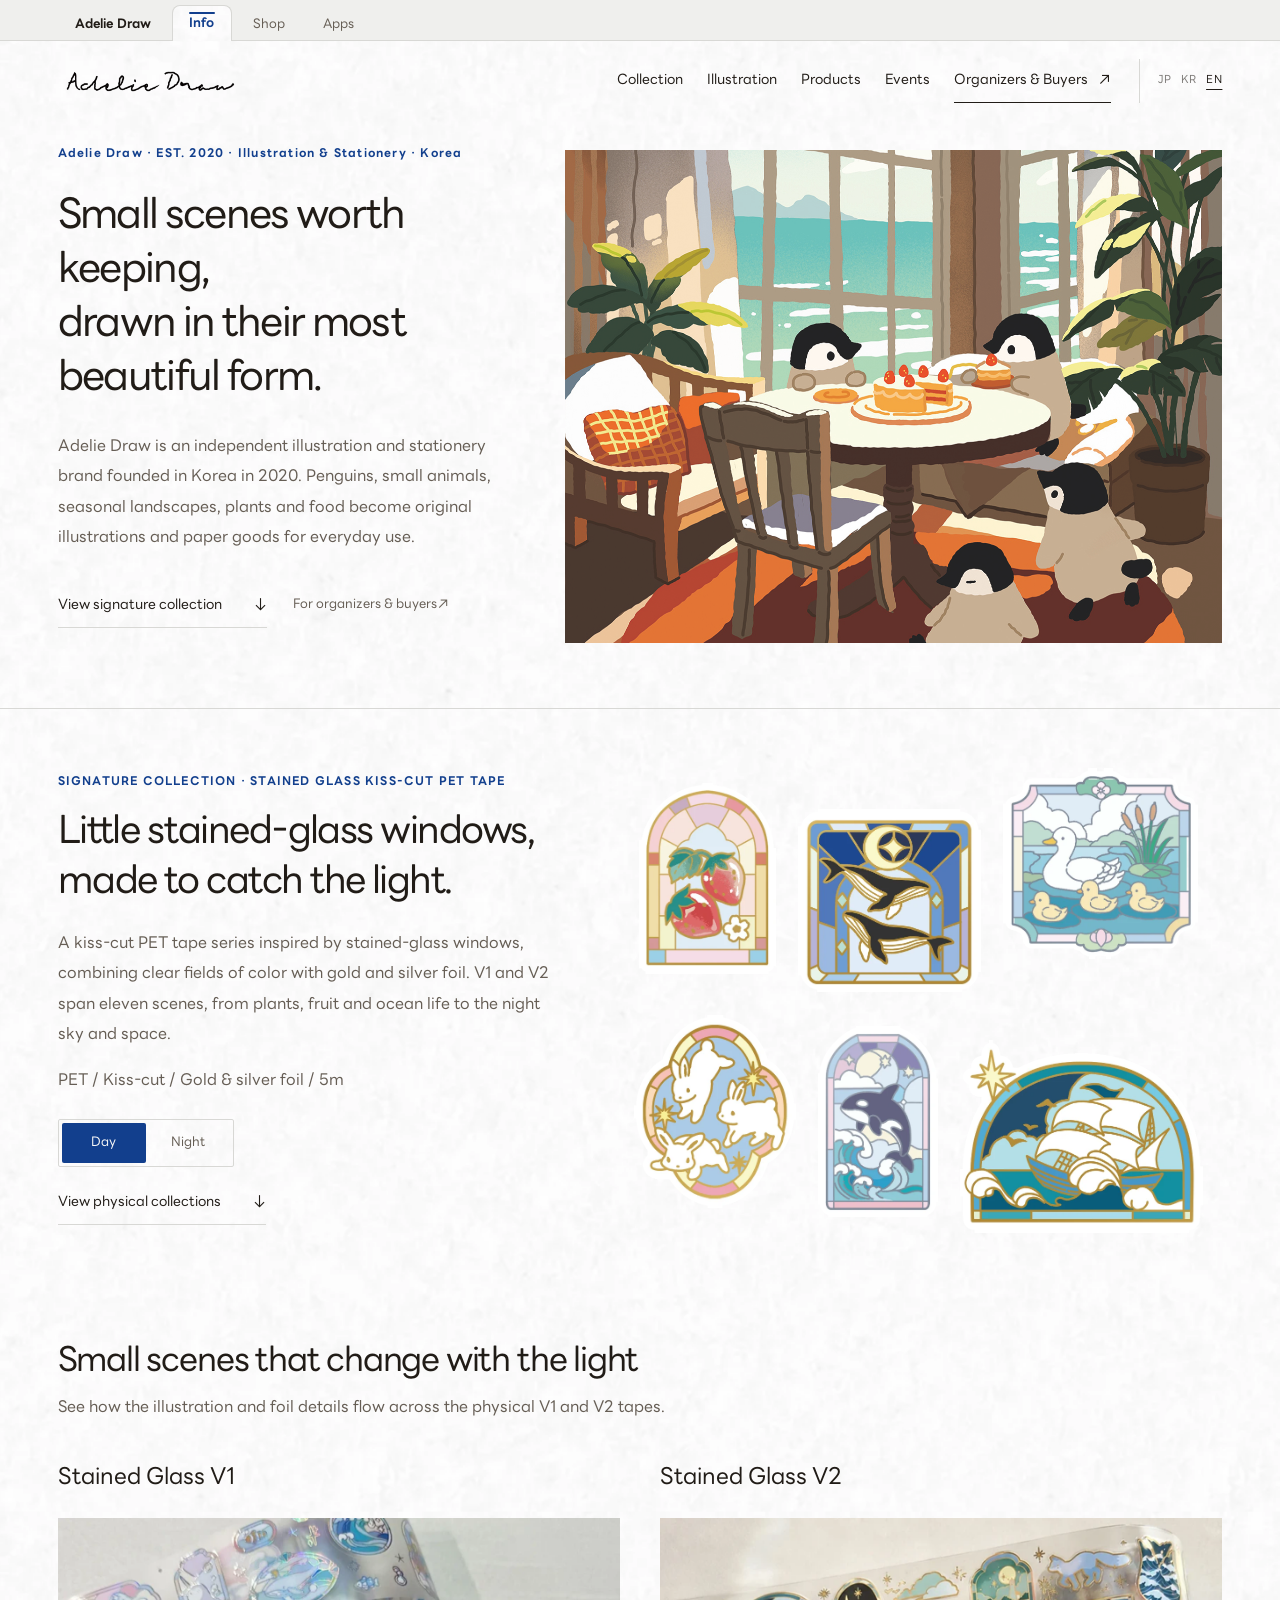
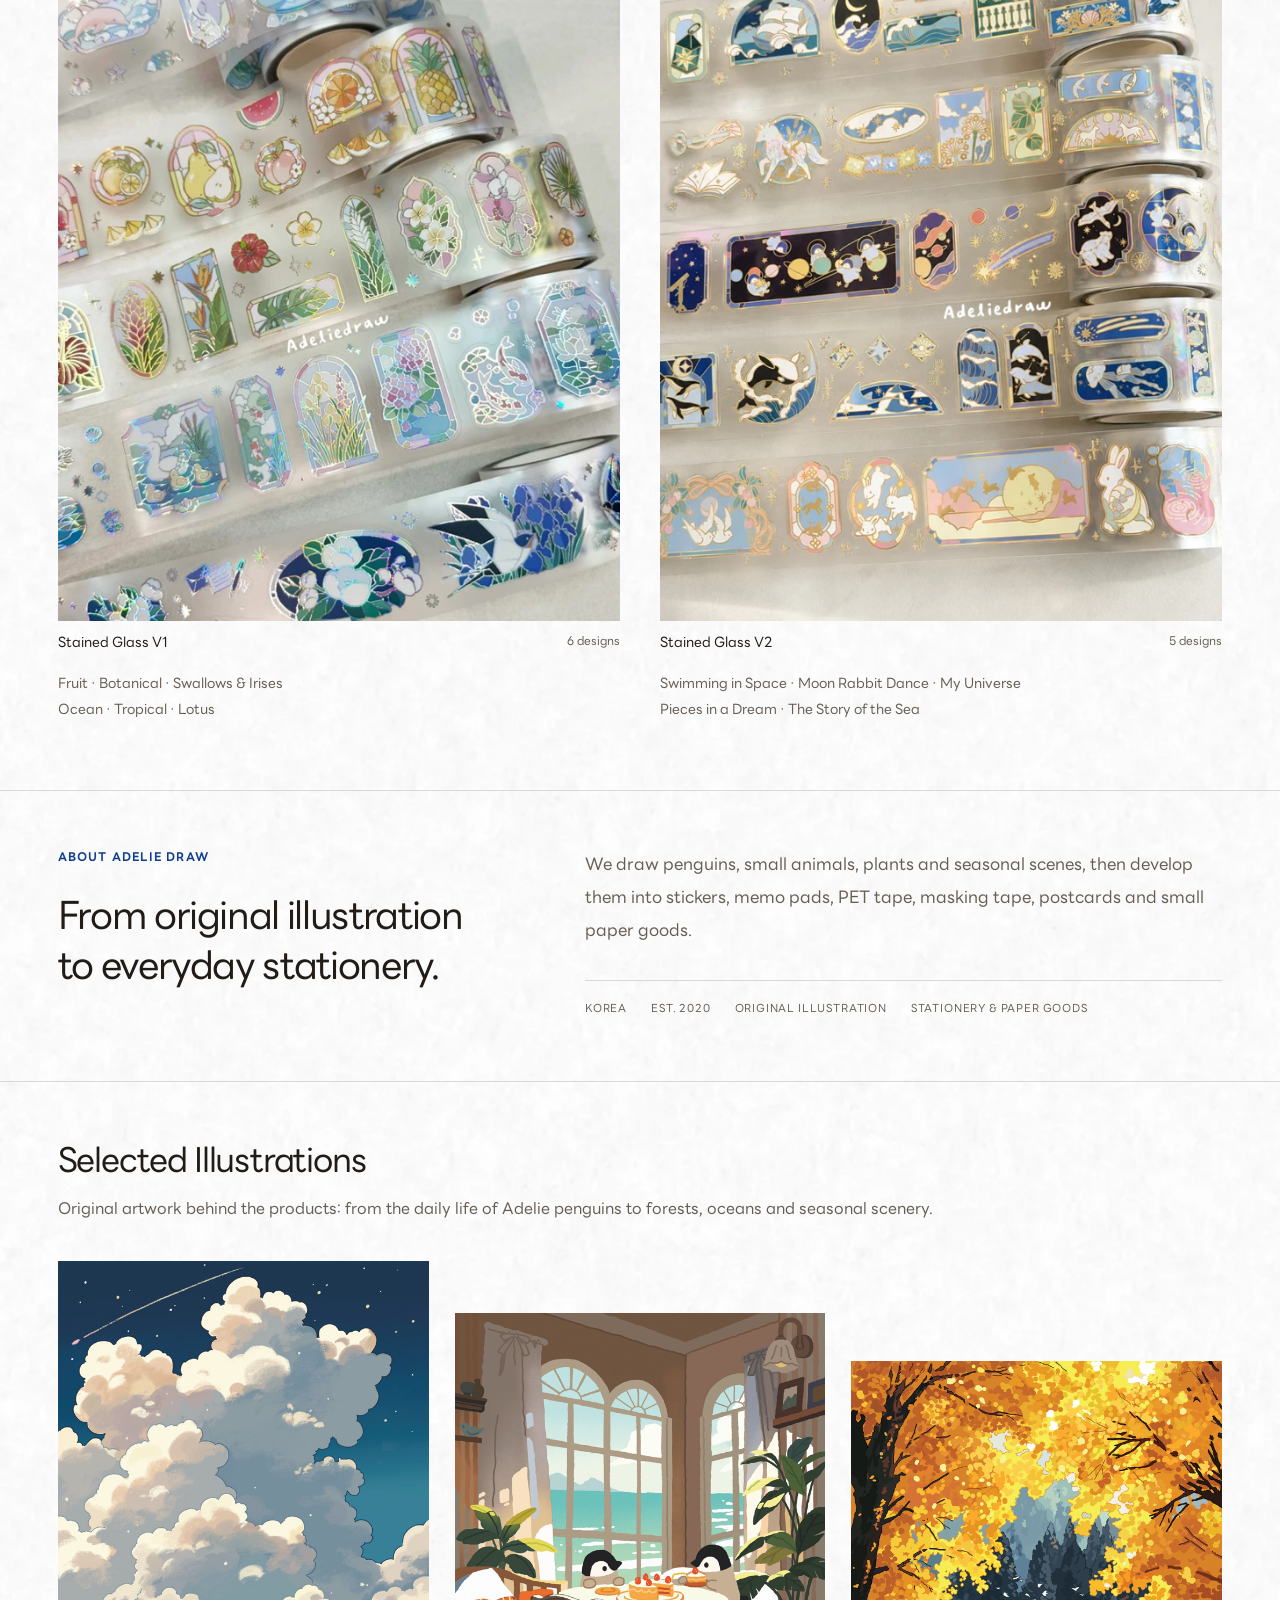
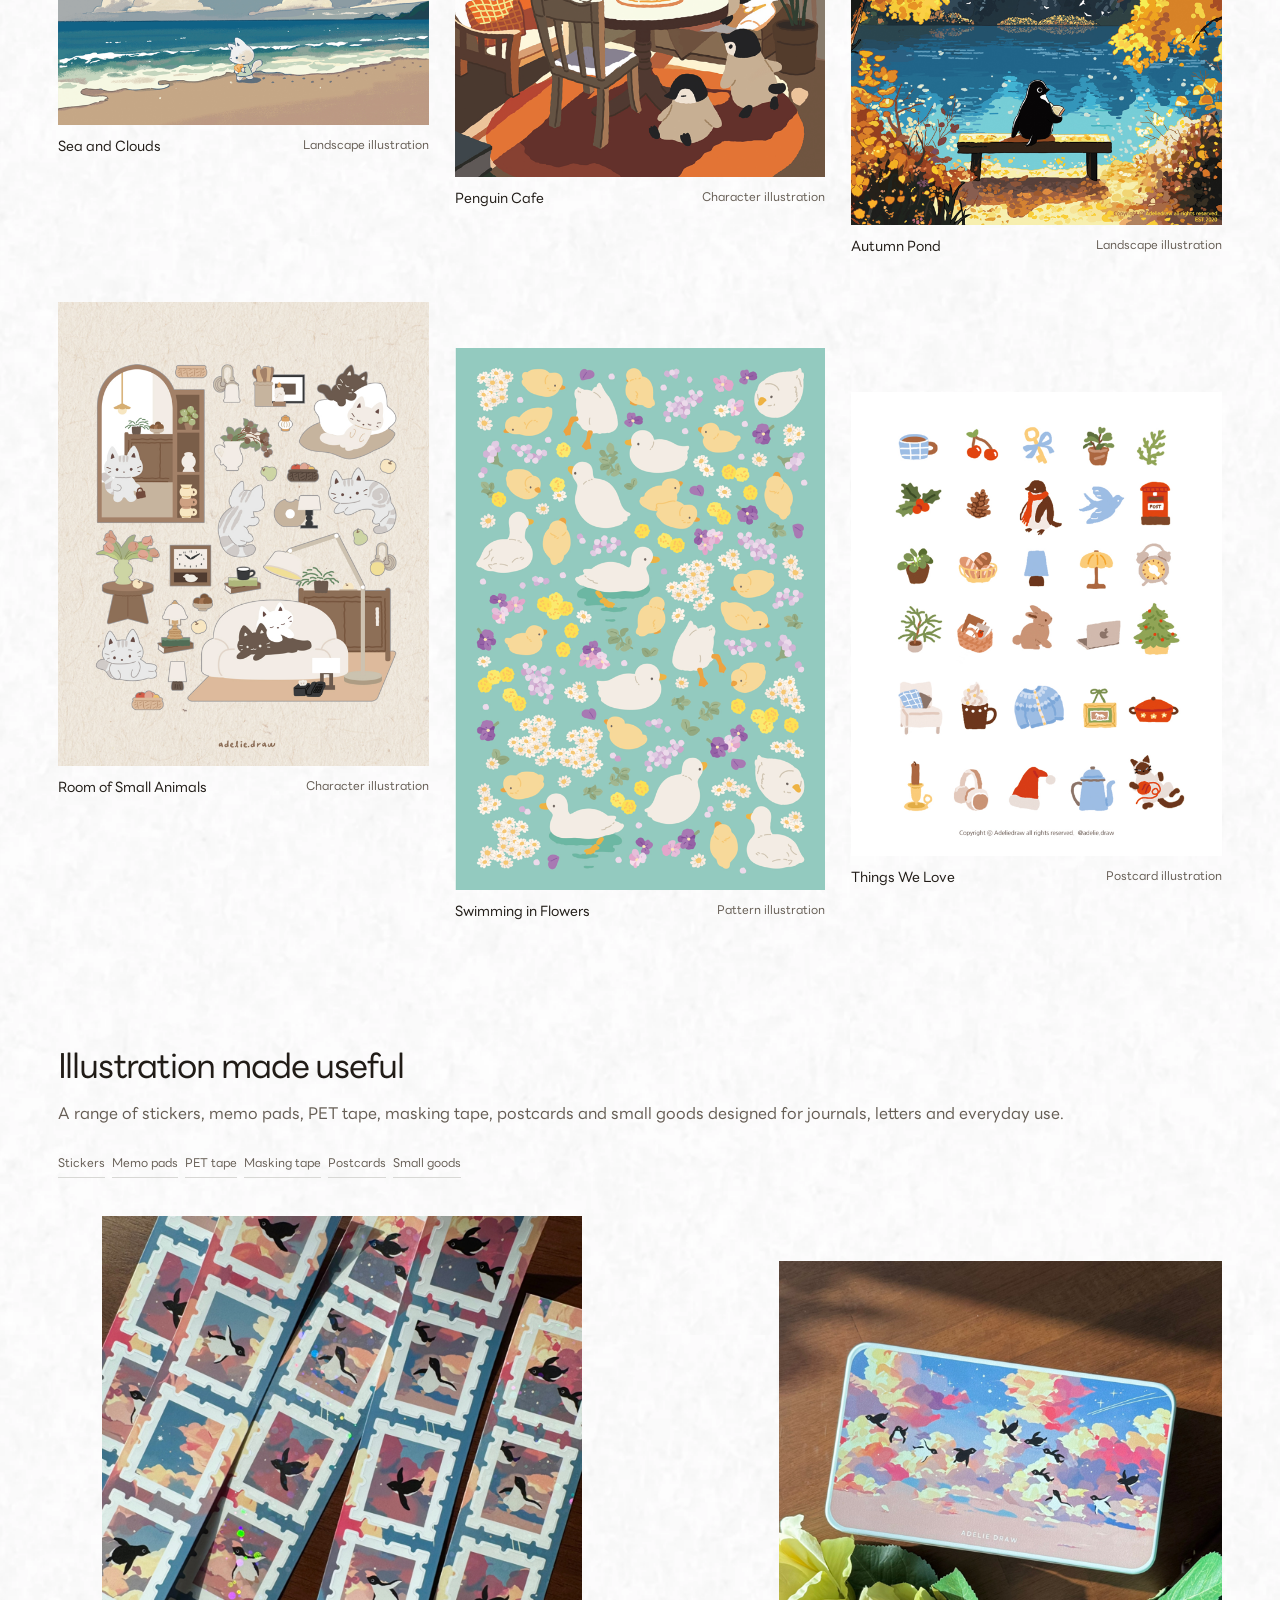
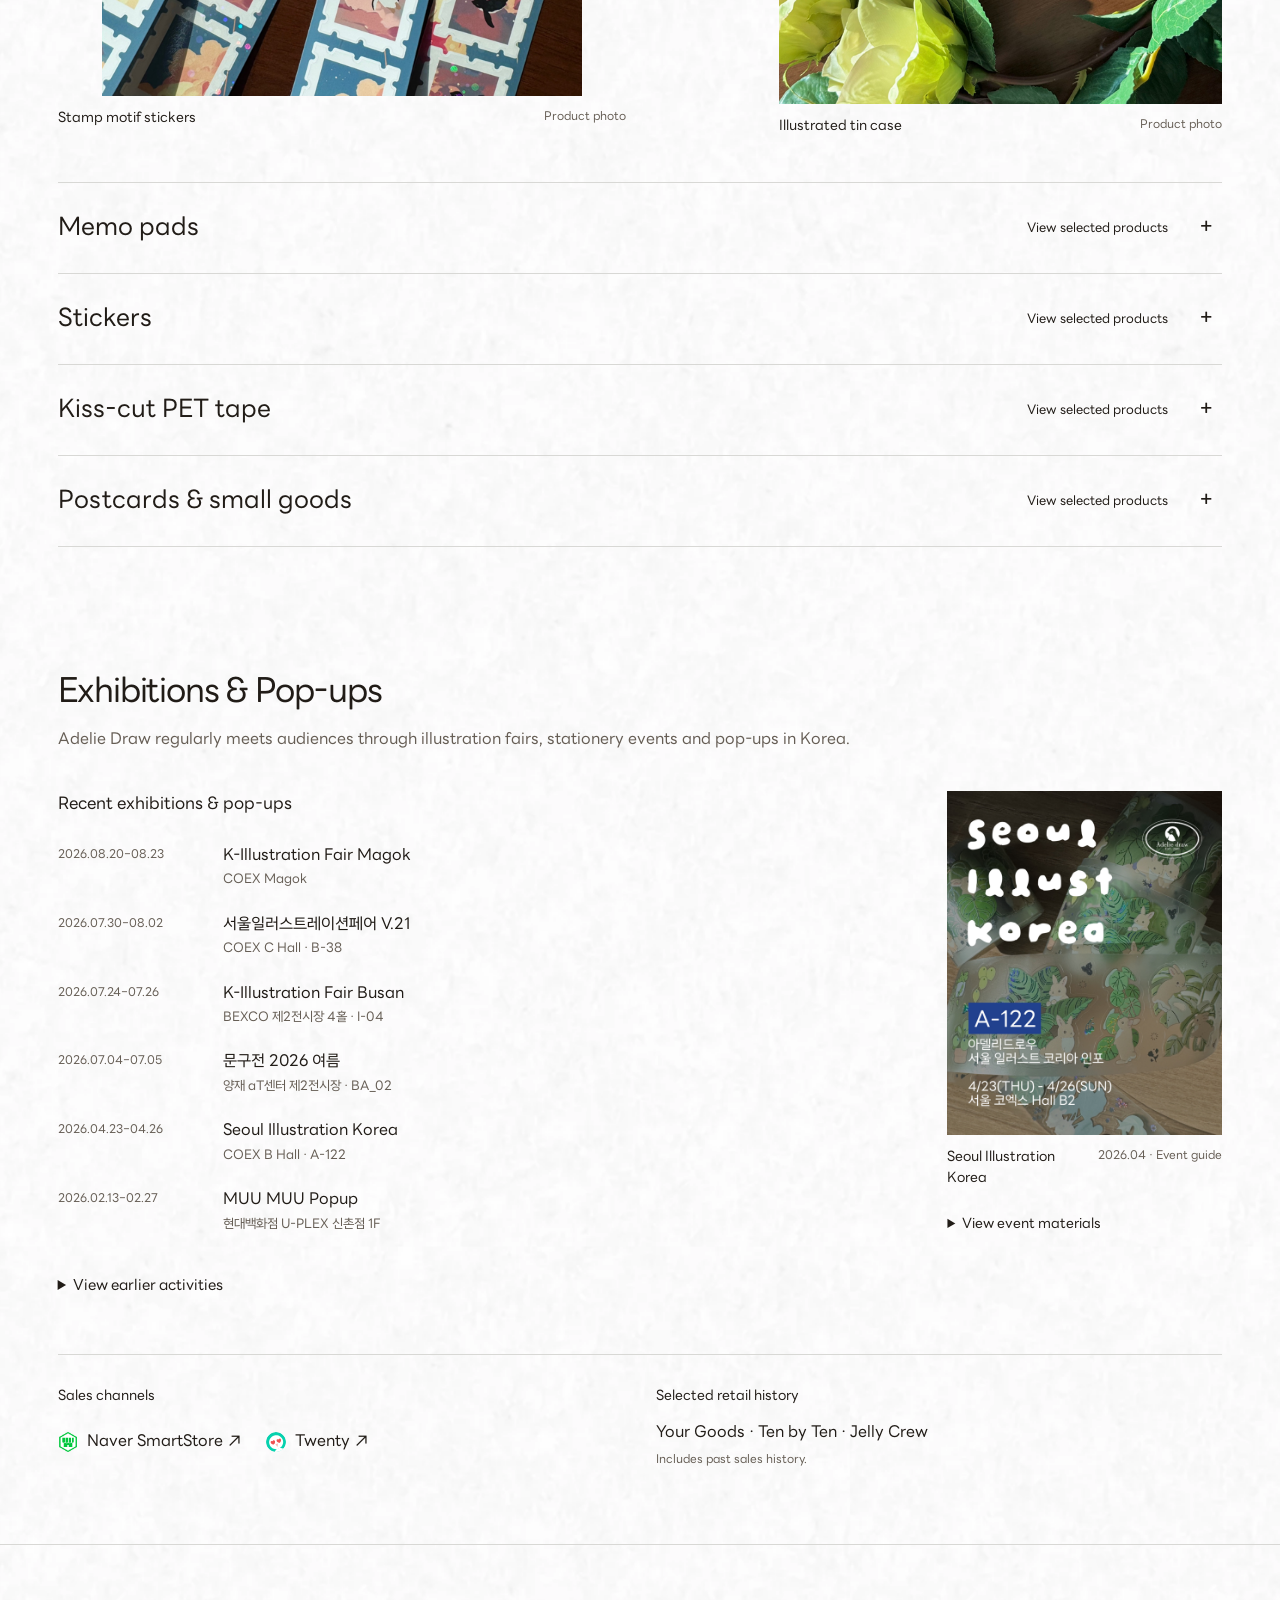
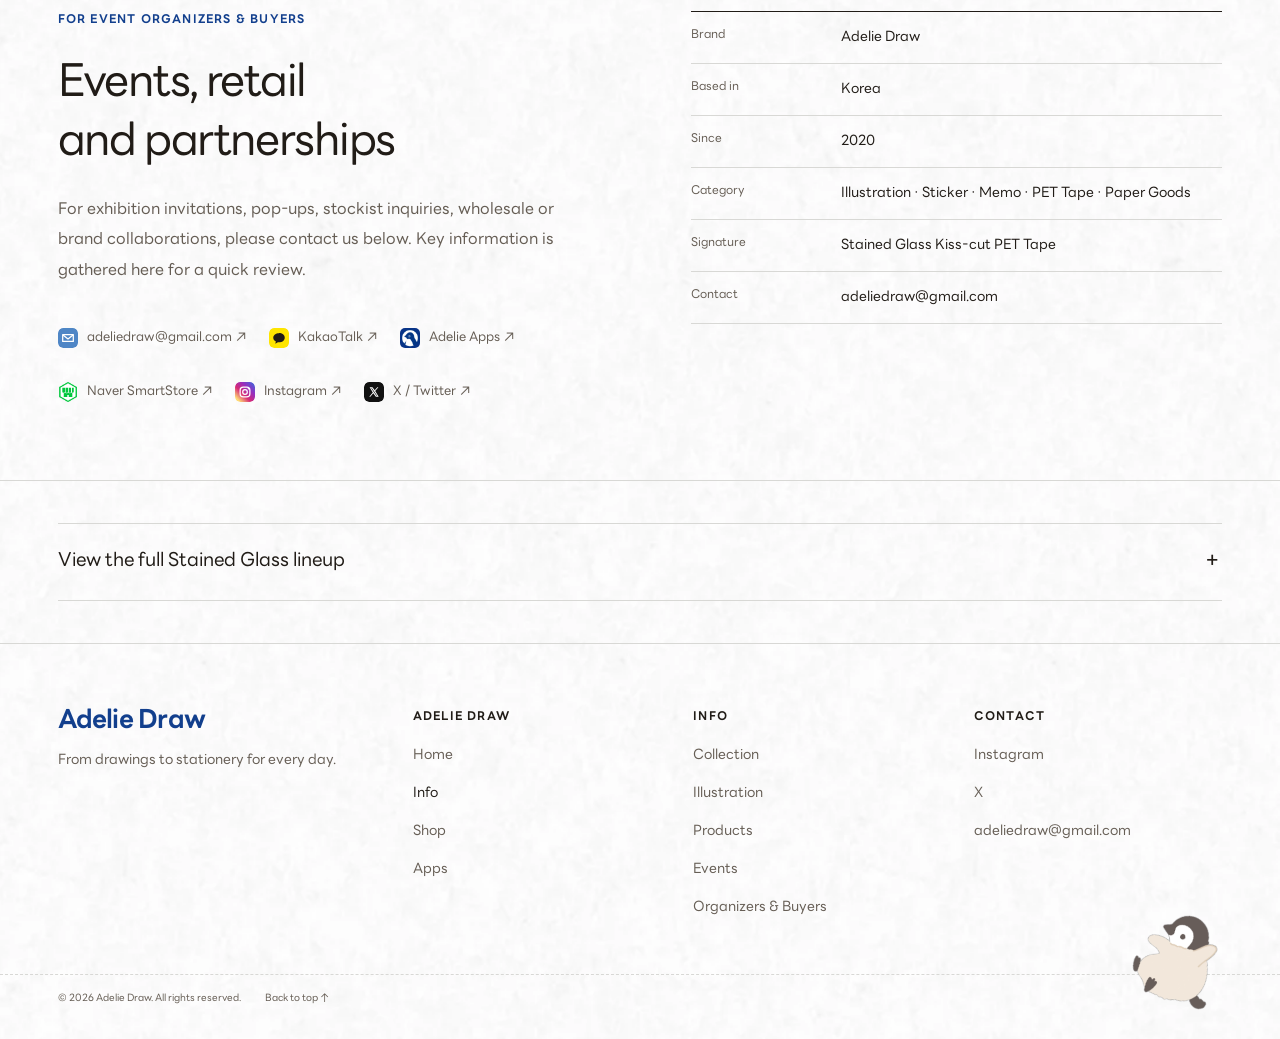
==== commit 5a55b016: "feat(info): let light through the signature window The signature section gets its own small window: " ====
--- a/public/en/index.html
+++ b/public/en/index.html
@@ -10,7 +10,7 @@
 <link rel="alternate" hreflang="x-default" href="https://info.adeliedraw.com/">
 <meta property="og:site_name" content="Adelie Draw"><meta property="og:title" content="Adelie Draw | Illustration &amp; Stationery from Korea"><meta property="og:description" content="Original illustration, stationery collections and exhibition history by Adelie Draw."><meta property="og:url" content="https://info.adeliedraw.com/en/"><meta property="og:image" content="https://info.adeliedraw.com/assets/share-1200-c5800b6f.jpg"><meta property="og:image:width" content="1200"><meta property="og:image:height" content="630"><meta property="og:type" content="website"><meta property="og:locale" content="en_US">
 <meta name="twitter:card" content="summary_large_image"><meta name="twitter:title" content="Adelie Draw | Illustration &amp; Stationery from Korea"><meta name="twitter:description" content="Original illustration, stationery collections and exhibition history by Adelie Draw."><meta name="twitter:image" content="https://info.adeliedraw.com/assets/share-1200-c5800b6f.jpg">
-<link rel="icon" href="../assets/logo-640-71a188d0.webp" type="image/webp"><link rel="sitemap" type="application/xml" href="https://info.adeliedraw.com/sitemap.xml"><link rel="preload" href="../brand/fonts/LINESeedKR-Rg.woff2" as="font" type="font/woff2" crossorigin><link rel="stylesheet" href="../brand/adelie-web.css"><link rel="stylesheet" href="../styles.css"><script src="../brand/adelie-web.js" defer></script><script src="../app.js" defer></script>
+<link rel="icon" href="../assets/logo-640-71a188d0.webp" type="image/webp"><link rel="sitemap" type="application/xml" href="https://info.adeliedraw.com/sitemap.xml"><link rel="preload" href="../brand/fonts/LINESeedKR-Rg.woff2" as="font" type="font/woff2" crossorigin><link rel="stylesheet" href="../brand/adelie-web.css"><link rel="stylesheet" href="../styles.css"><script src="../brand/adelie-web.js" defer></script><script src="../app.js" defer></script><script src="../light.js" defer></script>
 <script type="application/ld+json">{"@context": "https://schema.org", "@type": "Organization", "name": "Adelie Draw", "alternateName": "アデリードロー", "url": "https://info.adeliedraw.com/en/", "email": "mailto:adeliedraw@gmail.com", "foundingDate": "2020", "sameAs": ["https://www.instagram.com/adelie.draw/", "https://x.com/canvaswitch_", "https://smartstore.naver.com/adeliedraw", "https://twenty.style/profile/canvaswitch"]}</script></head>
 <body><a class="skip" href="#main">Skip to content</a><nav class="ad-brandbar" aria-label="Adelie Draw"><div class="ad-brandbar__inner"><ul class="ad-brandbar__list"><li><a class="ad-brandbar__tab ad-brandbar__home" href="https://adeliedraw.com/">Adelie Draw</a></li><li><a class="ad-brandbar__tab" href="https://info.adeliedraw.com/" aria-current="page">Info</a></li><li><a class="ad-brandbar__tab" href="https://en.adeliedraw.com/">Shop</a></li><li><a class="ad-brandbar__tab" href="https://app.adeliedraw.com/">Apps</a></li></ul></div></nav>
 <header class="header"><a class="brand" href="#top" aria-label="Adelie Draw home"><img src="../assets/logo-960-53f19fd9.webp" srcset="../assets/logo-640-71a188d0.webp 640w, ../assets/logo-960-53f19fd9.webp 960w" sizes="(max-width: 639px) 92vw, (max-width: 1023px) 45vw, 32vw" width="960" height="192" alt="Adelie Draw" loading="lazy" decoding="async"></a><button class="menu-toggle" type="button" aria-expanded="false" aria-controls="navigation">Menu <span aria-hidden="true">＋</span></button><nav id="navigation" aria-label="Main"><a href="#signature">Collection</a><a href="#works">Illustration</a><a href="#products">Products</a><a href="#exhibitions">Events</a><a href="#organizers">Organizers & Buyers <span aria-hidden="true">↗</span></a><div class="lang-switch" aria-label="Language"><a href="../ja/" lang="ja" hreflang="ja">JP</a><a href="../" lang="ko" hreflang="ko">KR</a><a href="./" lang="en" hreflang="en" aria-current="page">EN</a></div></nav></header>
--- a/public/styles.css
+++ b/public/styles.css
@@ -83,3 +83,23 @@
 .contact-links a{justify-content:flex-start}
 .contact-links a>span:last-child{margin-left:auto}
 @media(max-width:767px){.organizer-actions a::before,.channels a::before,.contact-links a::before{width:22px;height:22px;flex-basis:22px}.contact-links a{gap:11px}}
+/* Light through a small window (light.js): a day/night switch for the signature section and a light band over the foil lines. The band is the page's one foil moment. */
+#signature{box-shadow:0 0 0 100vmax transparent;clip-path:inset(0 -100vmax);transition:background-color var(--ad-dur-slow) ease,box-shadow var(--ad-dur-slow) ease,color var(--ad-dur-slow) ease}
+#signature.is-night{--ink:var(--ad-night-ink);--muted:var(--ad-night-ink-2);--rule:var(--ad-night-rule);--accent:var(--ad-night-ink);background:var(--ad-night);box-shadow:0 0 0 100vmax var(--ad-night);color:var(--ink);border-top-color:transparent}
+#signature.is-night .piece img{filter:drop-shadow(0 0 20px rgba(211,221,240,.24))}
+.light-toggle{display:flex;width:fit-content;margin-top:22px;padding:3px;border:1px solid var(--rule);border-radius:var(--ad-radius-control)}
+.light-toggle button{min-height:40px;min-width:84px;padding:0 16px;border-radius:var(--ad-radius-control);color:var(--muted);font-size:13px;transition:background-color var(--ad-dur-fast) ease,color var(--ad-dur-fast) ease}
+.light-toggle button[aria-pressed=true]{background:var(--accent);color:var(--ad-paper)}
+#signature.is-night .light-toggle button[aria-pressed=true]{color:var(--ad-night)}
+.light-toggle+.text-link{margin-top:14px}
+.piece.has-sheen{position:relative}
+.piece.has-sheen::after{content:"";position:absolute;inset:0;pointer-events:none;opacity:0;mix-blend-mode:screen;
+  background:linear-gradient(105deg,transparent 38%,rgba(255,246,214,.55) 46%,rgba(255,255,255,.9) 50%,rgba(220,232,255,.5) 54%,transparent 62%) no-repeat;
+  background-size:300% 100%;background-position:var(--light,85%) 0;
+  -webkit-mask:var(--piece-src) center/100% 100% no-repeat;mask:var(--piece-src) center/100% 100% no-repeat;
+  transition:opacity var(--ad-dur) ease,background-position 120ms linear}
+.glass-cluster[style*="--light"] .piece.has-sheen::after{opacity:1}
+.glass-cluster.is-sweeping .piece.has-sheen::after{animation:light-sweep 1.6s var(--ad-ease) both}
+@keyframes light-sweep{0%{opacity:0;background-position:85% 0}15%{opacity:1}85%{opacity:1}100%{opacity:0;background-position:15% 0}}
+@media(prefers-reduced-motion:reduce){#signature,.light-toggle button{transition:none}.piece.has-sheen::after{display:none}}
+@media print{#signature.is-night{background:none;box-shadow:none;--ink:#211C17;--muted:#665E55}}
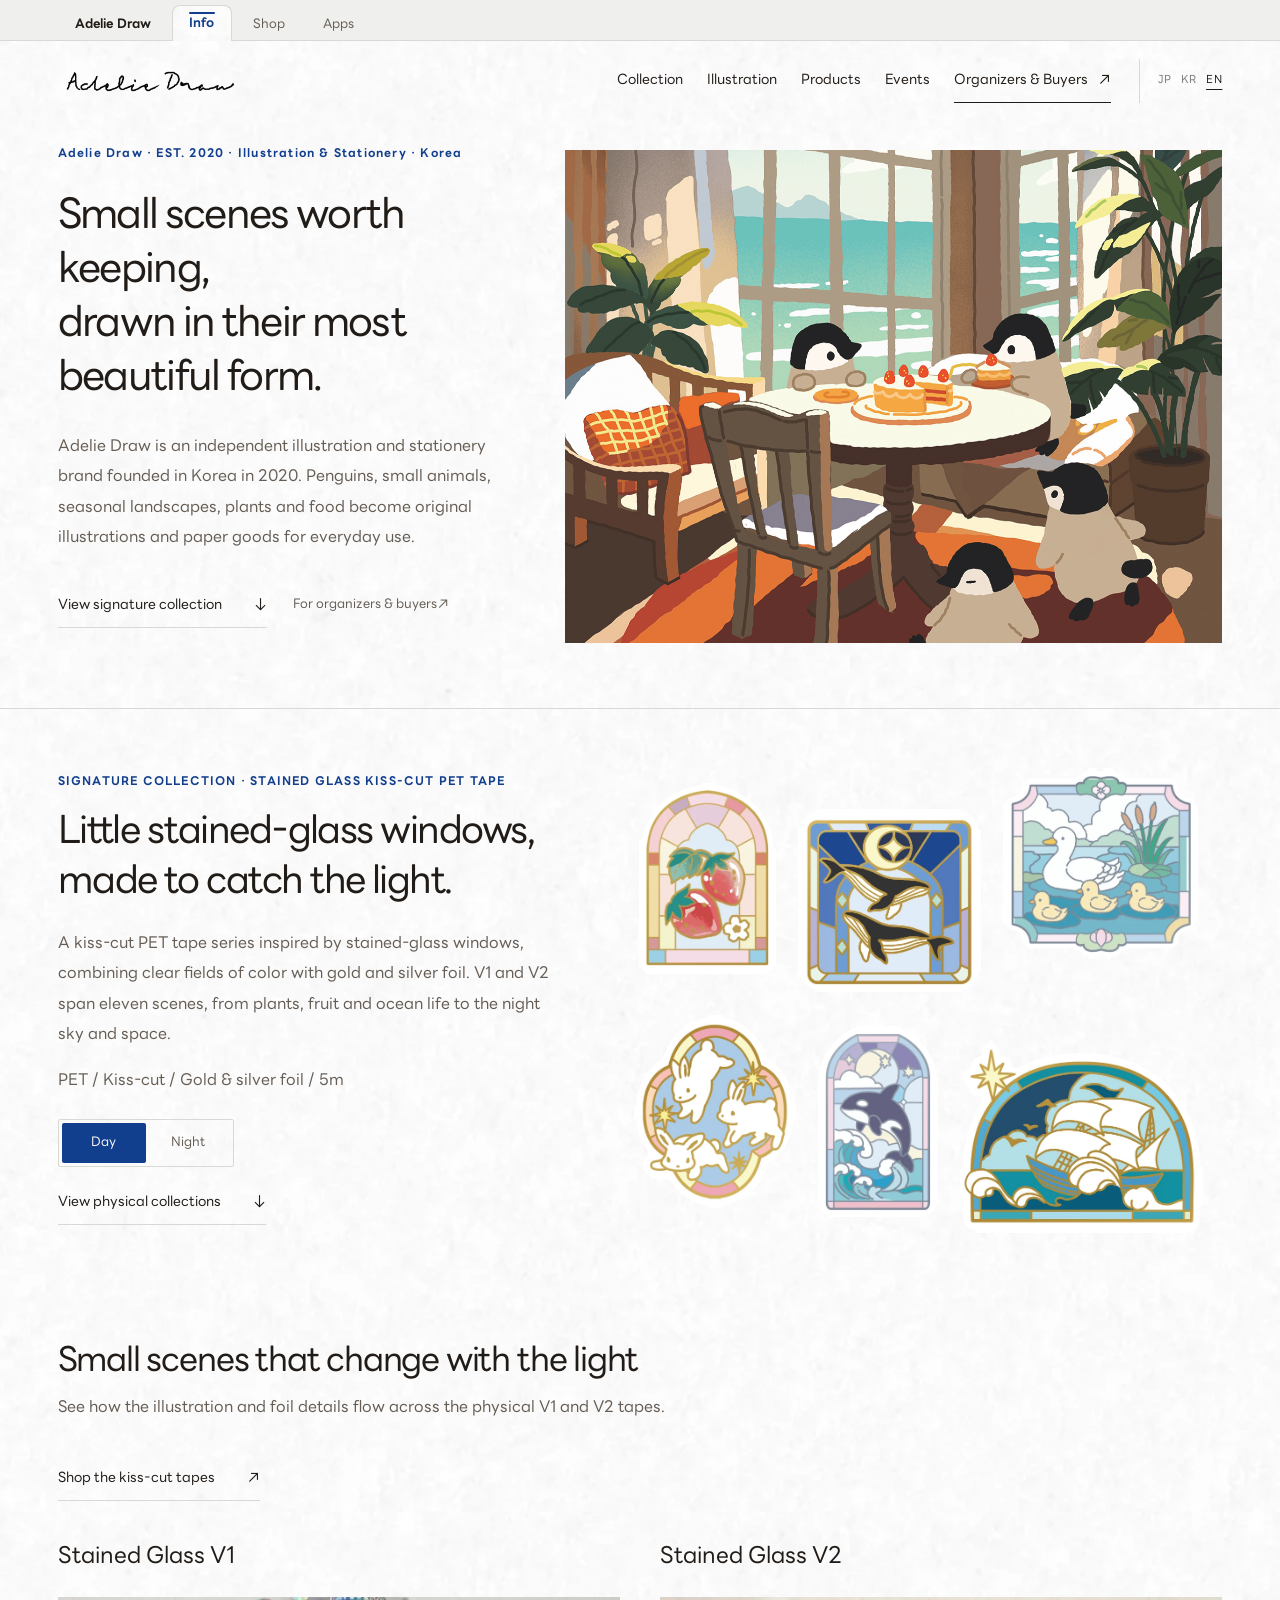
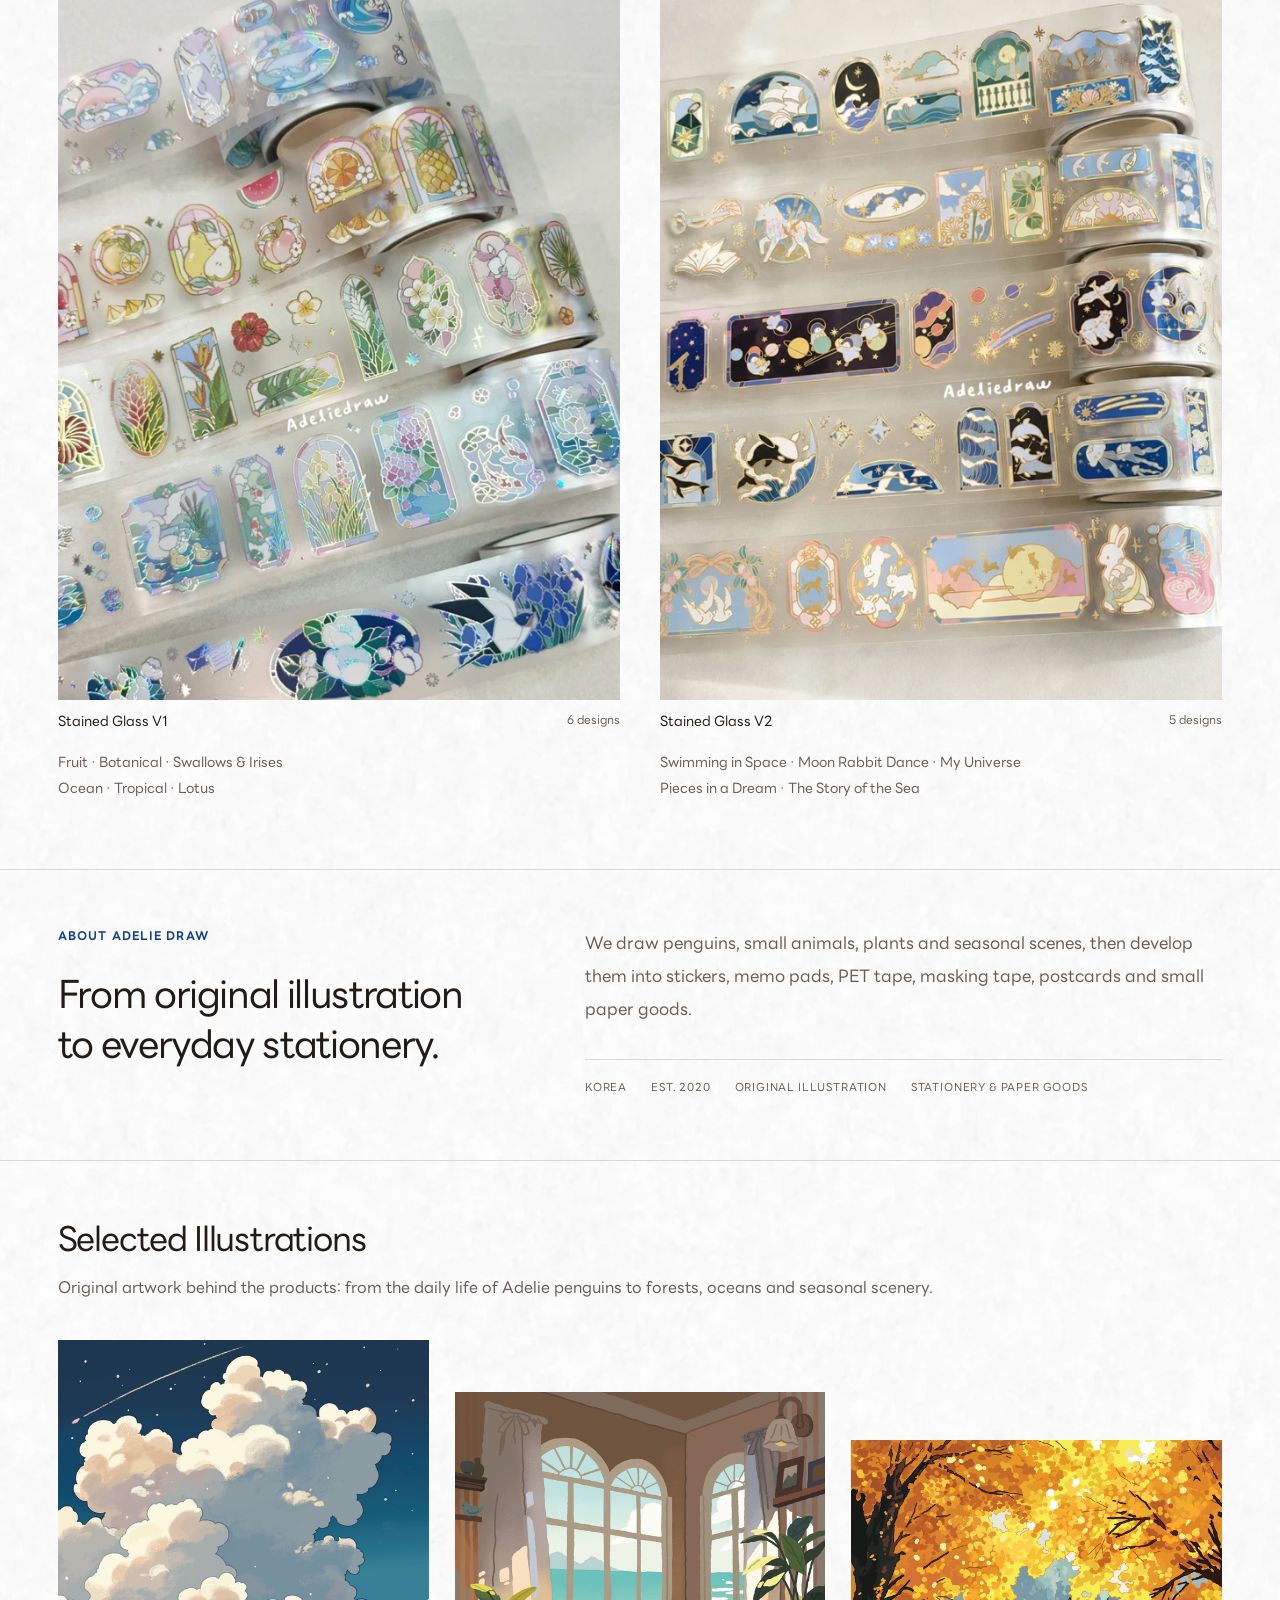
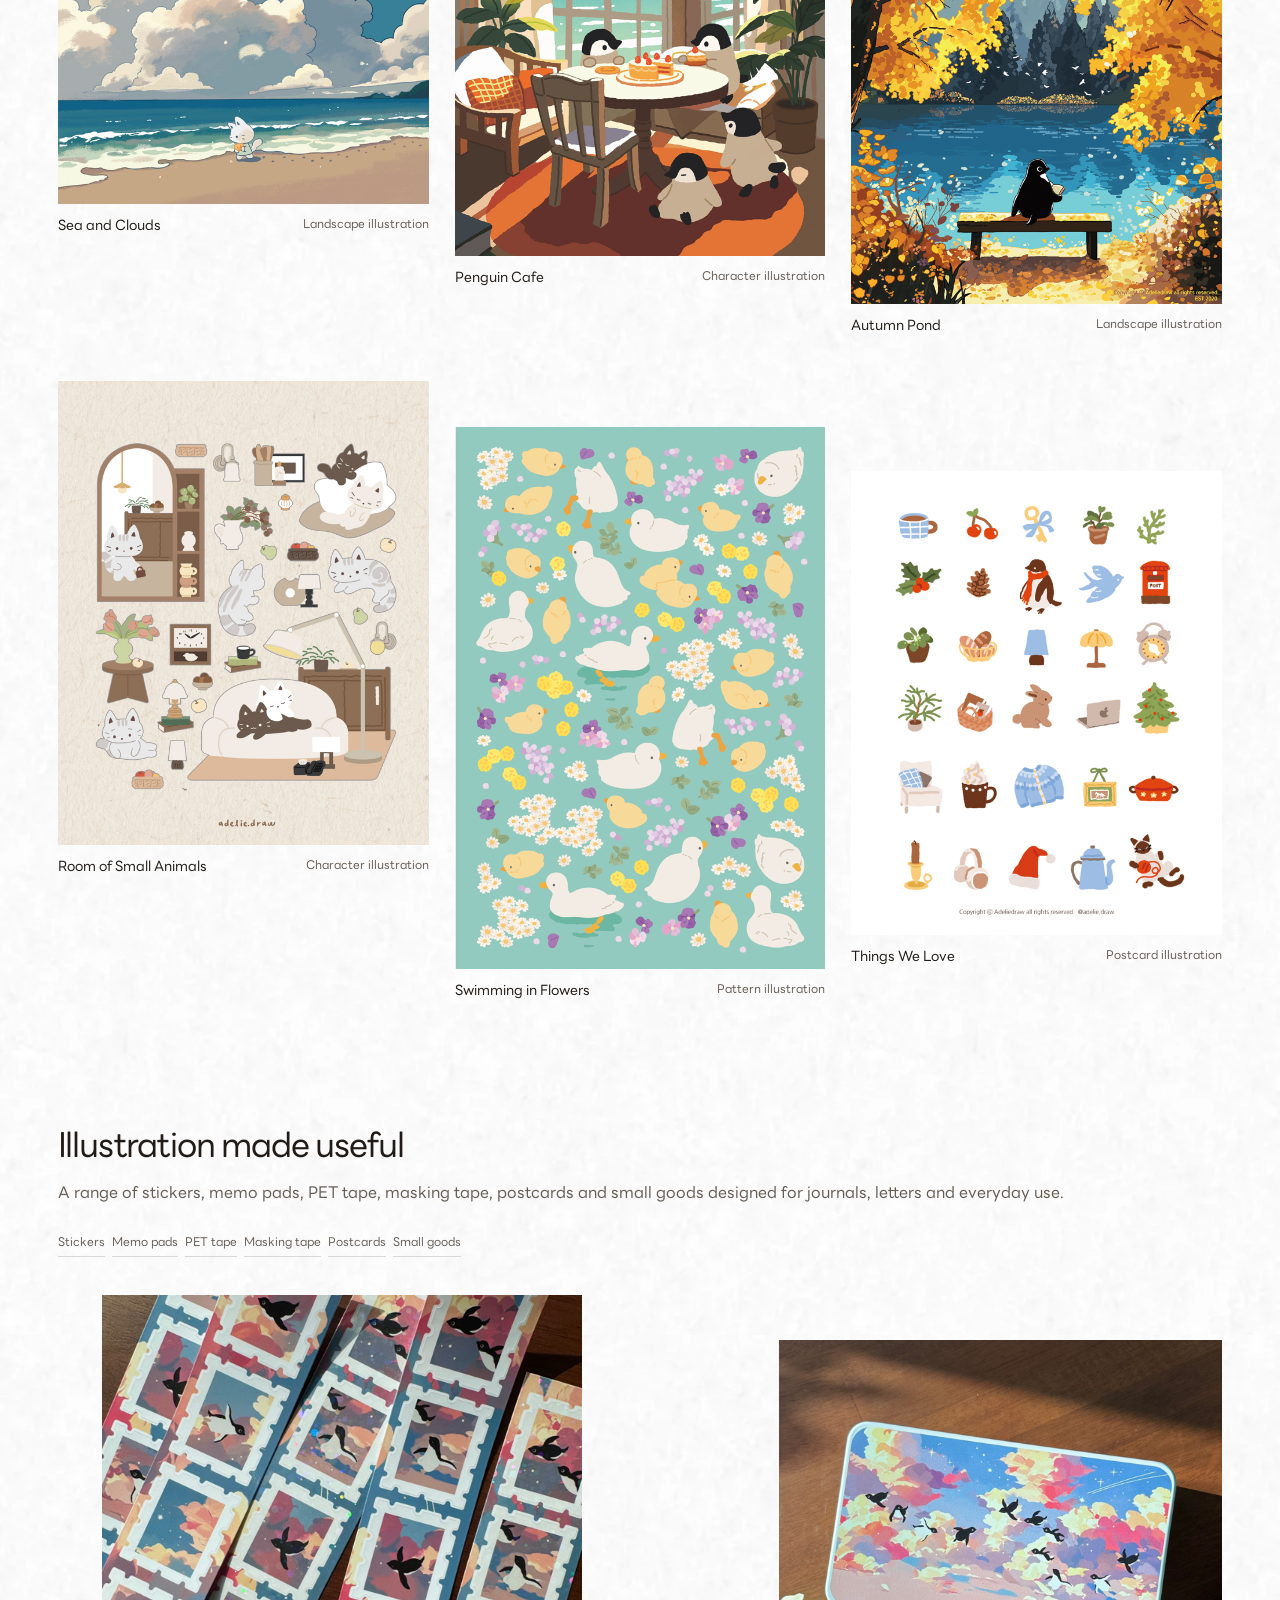
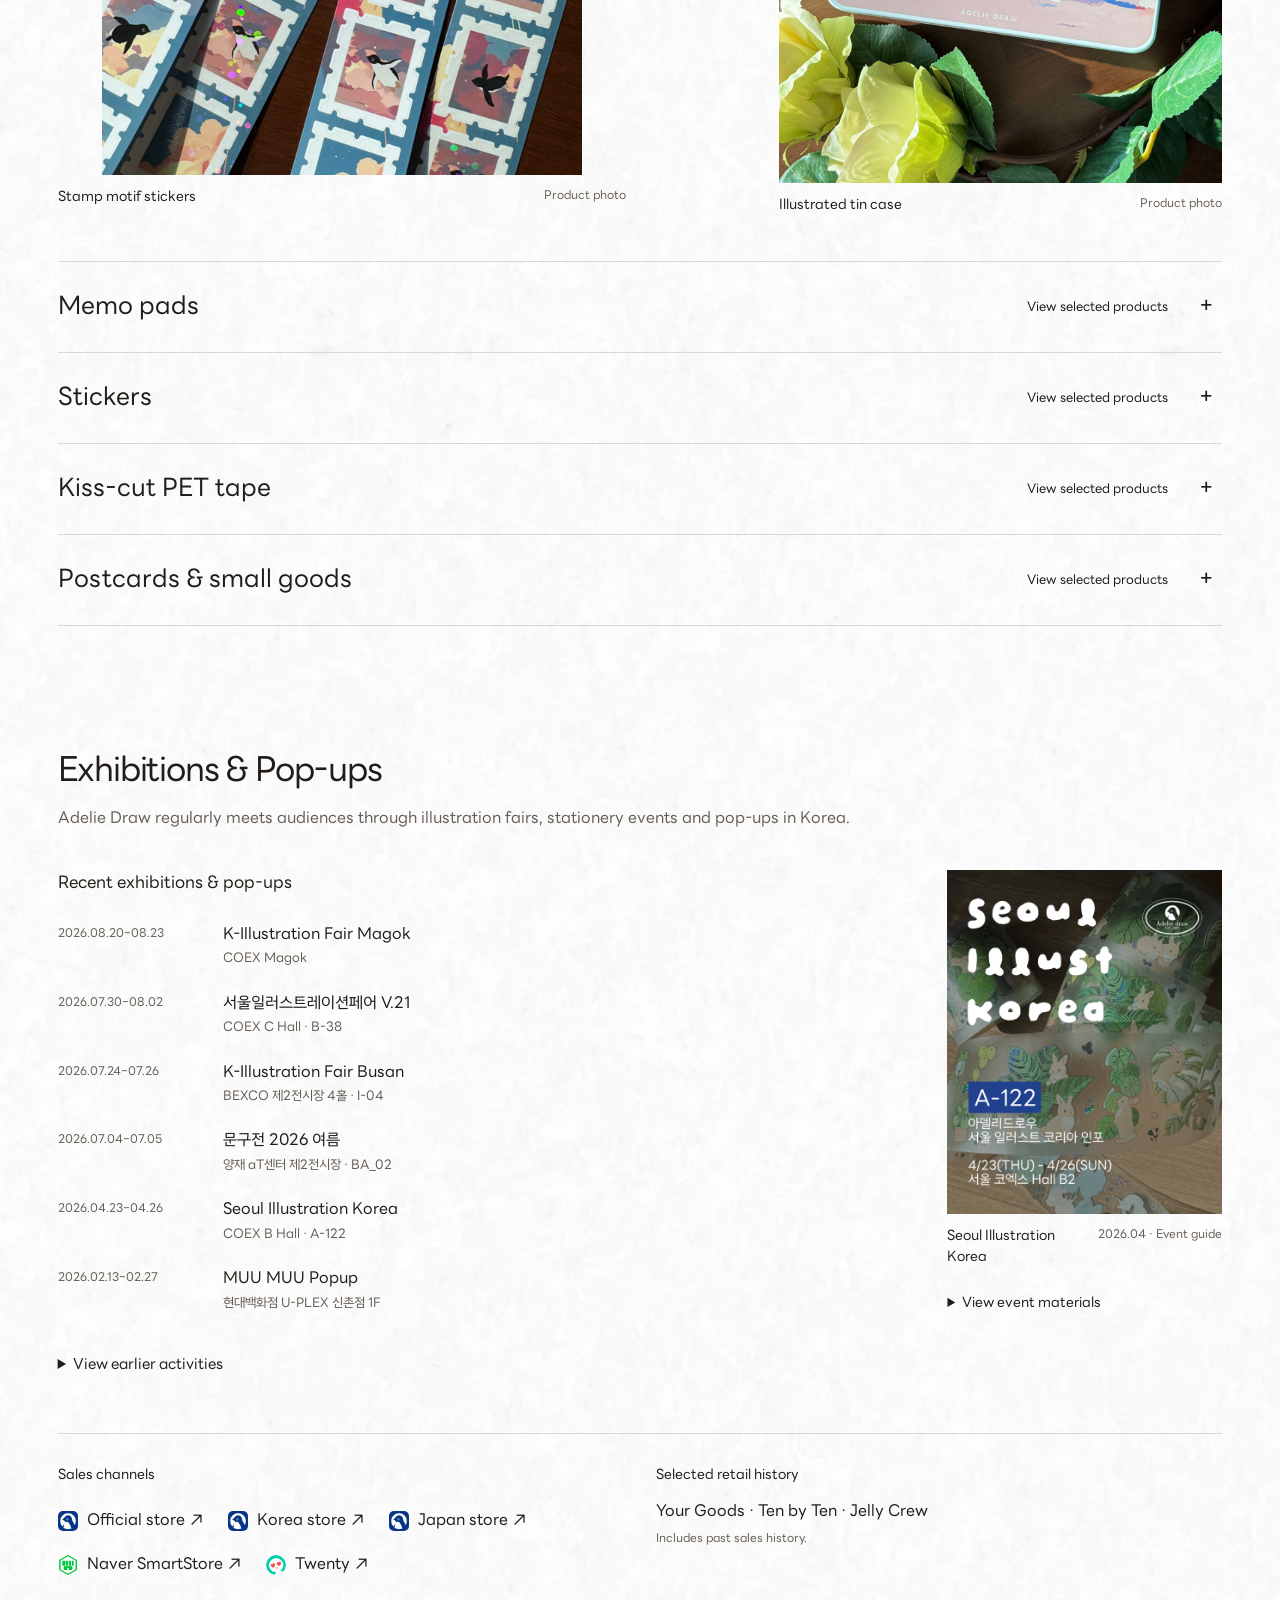
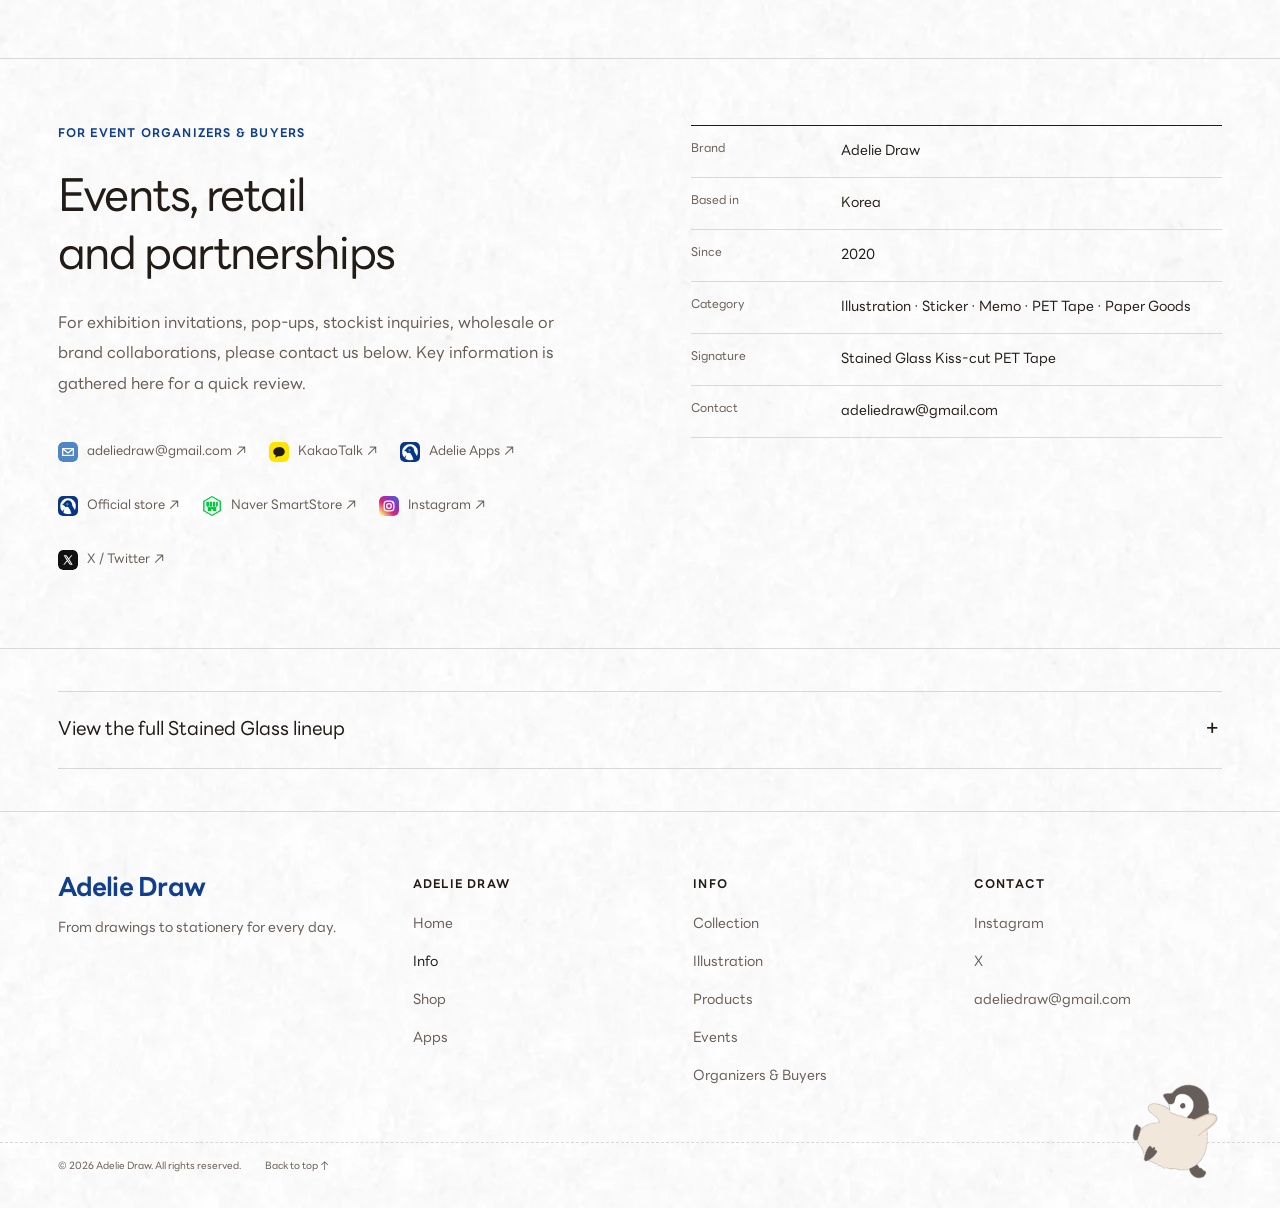
==== commit e49d725b: "feat(info): link the official stores from channels and product ranges The portfolio sent buyers only" ====
--- a/public/en/index.html
+++ b/public/en/index.html
@@ -11,18 +11,18 @@
 <meta property="og:site_name" content="Adelie Draw"><meta property="og:title" content="Adelie Draw | Illustration &amp; Stationery from Korea"><meta property="og:description" content="Original illustration, stationery collections and exhibition history by Adelie Draw."><meta property="og:url" content="https://info.adeliedraw.com/en/"><meta property="og:image" content="https://info.adeliedraw.com/assets/share-1200-c5800b6f.jpg"><meta property="og:image:width" content="1200"><meta property="og:image:height" content="630"><meta property="og:type" content="website"><meta property="og:locale" content="en_US">
 <meta name="twitter:card" content="summary_large_image"><meta name="twitter:title" content="Adelie Draw | Illustration &amp; Stationery from Korea"><meta name="twitter:description" content="Original illustration, stationery collections and exhibition history by Adelie Draw."><meta name="twitter:image" content="https://info.adeliedraw.com/assets/share-1200-c5800b6f.jpg">
 <link rel="icon" href="../assets/logo-640-71a188d0.webp" type="image/webp"><link rel="sitemap" type="application/xml" href="https://info.adeliedraw.com/sitemap.xml"><link rel="preload" href="../brand/fonts/LINESeedKR-Rg.woff2" as="font" type="font/woff2" crossorigin><link rel="stylesheet" href="../brand/adelie-web.css"><link rel="stylesheet" href="../styles.css"><script src="../brand/adelie-web.js" defer></script><script src="../app.js" defer></script><script src="../light.js" defer></script>
-<script type="application/ld+json">{"@context": "https://schema.org", "@type": "Organization", "name": "Adelie Draw", "alternateName": "アデリードロー", "url": "https://info.adeliedraw.com/en/", "email": "mailto:adeliedraw@gmail.com", "foundingDate": "2020", "sameAs": ["https://www.instagram.com/adelie.draw/", "https://x.com/canvaswitch_", "https://smartstore.naver.com/adeliedraw", "https://twenty.style/profile/canvaswitch"]}</script></head>
+<script type="application/ld+json">{"@context": "https://schema.org", "@type": "Organization", "name": "Adelie Draw", "alternateName": "アデリードロー", "url": "https://info.adeliedraw.com/en/", "email": "mailto:adeliedraw@gmail.com", "foundingDate": "2020", "sameAs": ["https://www.instagram.com/adelie.draw/", "https://x.com/canvaswitch_", "https://smartstore.naver.com/adeliedraw", "https://twenty.style/profile/canvaswitch", "https://en.adeliedraw.com/", "https://shop.adeliedraw.com/", "https://jp.adeliedraw.com/"]}</script></head>
 <body><a class="skip" href="#main">Skip to content</a><nav class="ad-brandbar" aria-label="Adelie Draw"><div class="ad-brandbar__inner"><ul class="ad-brandbar__list"><li><a class="ad-brandbar__tab ad-brandbar__home" href="https://adeliedraw.com/">Adelie Draw</a></li><li><a class="ad-brandbar__tab" href="https://info.adeliedraw.com/" aria-current="page">Info</a></li><li><a class="ad-brandbar__tab" href="https://en.adeliedraw.com/">Shop</a></li><li><a class="ad-brandbar__tab" href="https://app.adeliedraw.com/">Apps</a></li></ul></div></nav>
 <header class="header"><a class="brand" href="#top" aria-label="Adelie Draw home"><img src="../assets/logo-960-53f19fd9.webp" srcset="../assets/logo-640-71a188d0.webp 640w, ../assets/logo-960-53f19fd9.webp 960w" sizes="(max-width: 639px) 92vw, (max-width: 1023px) 45vw, 32vw" width="960" height="192" alt="Adelie Draw" loading="lazy" decoding="async"></a><button class="menu-toggle" type="button" aria-expanded="false" aria-controls="navigation">Menu <span aria-hidden="true">＋</span></button><nav id="navigation" aria-label="Main"><a href="#signature">Collection</a><a href="#works">Illustration</a><a href="#products">Products</a><a href="#exhibitions">Events</a><a href="#organizers">Organizers & Buyers <span aria-hidden="true">↗</span></a><div class="lang-switch" aria-label="Language"><a href="../ja/" lang="ja" hreflang="ja">JP</a><a href="../" lang="ko" hreflang="ko">KR</a><a href="./" lang="en" hreflang="en" aria-current="page">EN</a></div></nav></header>
 <main id="main">
 <section class="hero wrap" id="top" aria-labelledby="brand-title"><div class="hero-copy"><p class="eyebrow">Adelie Draw · EST. 2020 · Illustration & Stationery · Korea</p><h1 id="brand-title"><span>Small scenes worth keeping,</span> <span>drawn in their most beautiful form.</span></h1><p class="intro">Adelie Draw is an independent illustration and stationery brand founded in Korea in 2020. Penguins, small animals, seasonal landscapes, plants and food become original illustrations and paper goods for everyday use.</p><div class="hero-actions"><a class="text-link" href="#signature">View signature collection <span aria-hidden="true">↓</span></a><a class="quiet-link" href="#organizers">For organizers & buyers <span aria-hidden="true">↗</span></a></div></div><figure class="hero-art"><img src="../assets/hero-1299-640f50bb.webp" srcset="../assets/hero-640-02fce27b.webp 640w, ../assets/hero-1299-640f50bb.webp 1299w" sizes="(max-width: 767px) 92vw, 58vw" width="1299" height="974" alt="Adelie penguins sharing cake in a sunlit cafe" fetchpriority="high" decoding="async"></figure></section>
 <section class="glass-hero wrap" id="signature" aria-labelledby="signature-title"><div class="glass-intro"><p class="eyebrow">SIGNATURE COLLECTION · STAINED GLASS KISS-CUT PET TAPE</p><h2 id="signature-title"><span>Little stained-glass windows,</span> <span>made to catch the light.</span></h2><p>A kiss-cut PET tape series inspired by stained-glass windows, combining clear fields of color with gold and silver foil. V1 and V2 span eleven scenes, from plants, fruit and ocean life to the night sky and space.</p><p class="glass-spec">PET / Kiss-cut / Gold & silver foil / 5m</p><a class="text-link" href="#collections">View physical collections <span aria-hidden="true">↓</span></a></div><div class="glass-cluster" aria-label="Signature pieces"><a class="piece" style="--w:310;--h:433" href="../assets/kisscut/kc_0014-01-50399f9a.webp" data-lightbox data-caption="Fruit · Stained Glass V1 · 01/13" data-theme="light" data-width="310" aria-label="Fruit · Stained Glass V1 · 01/13 Enlarge"><img src="../assets/kisscut/kc_0014-01-50399f9a.webp" width="310" height="433" alt="Fruit" loading="lazy" decoding="async"></a><a class="piece" style="--w:417;--h:417" href="../assets/kisscut/kc_0023-01-8949f271.webp" data-lightbox data-caption="Swimming in Space · Stained Glass V2 · 01/11" data-theme="dark" data-width="417" aria-label="Swimming in Space · Stained Glass V2 · 01/11 Enlarge"><img src="../assets/kisscut/kc_0023-01-8949f271.webp" width="417" height="417" alt="Swimming in Space" loading="lazy" decoding="async"></a><a class="piece" style="--w:443;--h:434" href="../assets/kisscut/kc_0016-08-ddae94f2.webp" data-lightbox data-caption="Lotus · Stained Glass V1 · 08/16" data-theme="light" data-width="443" aria-label="Lotus · Stained Glass V1 · 08/16 Enlarge"><img src="../assets/kisscut/kc_0016-08-ddae94f2.webp" width="443" height="434" alt="Lotus" loading="lazy" decoding="async"></a><a class="piece" style="--w:370;--h:438" href="../assets/kisscut/kc_0024-03-611378e8.webp" data-lightbox data-caption="Moon Rabbit Dance · Stained Glass V2 · 03/6" data-theme="dark" data-width="370" aria-label="Moon Rabbit Dance · Stained Glass V2 · 03/6 Enlarge"><img src="../assets/kisscut/kc_0024-03-611378e8.webp" width="370" height="438" alt="Moon Rabbit Dance" loading="lazy" decoding="async"></a><a class="piece" style="--w:271;--h:434" href="../assets/kisscut/kc_0015-02-289e00f9.webp" data-lightbox data-caption="Ocean · Stained Glass V1 · 02/19" data-theme="light" data-width="271" aria-label="Ocean · Stained Glass V1 · 02/19 Enlarge"><img src="../assets/kisscut/kc_0015-02-289e00f9.webp" width="271" height="434" alt="Ocean" loading="lazy" decoding="async"></a><a class="piece" style="--w:554;--h:439" href="../assets/kisscut/kc_0020-02-09dc17ef.webp" data-lightbox data-caption="The Story of the Sea · Stained Glass V2 · 02/9" data-theme="dark" data-width="554" aria-label="The Story of the Sea · Stained Glass V2 · 02/9 Enlarge"><img src="../assets/kisscut/kc_0020-02-09dc17ef.webp" width="554" height="439" alt="The Story of the Sea" loading="lazy" decoding="async"></a></div></section>
-<section class="section wrap kisscut-materials" id="collections" aria-labelledby="collection-title"><div class="section-heading"><h2 id="collection-title">Small scenes that change with the light</h2><p>See how the illustration and foil details flow across the physical V1 and V2 tapes.</p></div><div class="collection-pair"><article id="collection-v1"><h3>Stained Glass V1</h3><figure class=""><a class="image-link" href="../assets/collection-v1-800-272611c9.webp" data-lightbox aria-label="Stained Glass V1"><span class="sr-only">Stained Glass V1</span><img src="../assets/collection-v1-800-272611c9.webp" srcset="../assets/collection-v1-640-94d15cc2.webp 640w, ../assets/collection-v1-800-272611c9.webp 800w" sizes="(max-width: 639px) 92vw, (max-width: 1023px) 45vw, 32vw" width="800" height="1000" alt="Stained Glass V1" loading="lazy" decoding="async"></a><figcaption><span>Stained Glass V1</span><span class="caption-detail">6 designs</span></figcaption></figure><p>Fruit · Botanical · Swallows & Irises<br>Ocean · Tropical · Lotus</p></article><article id="collection-v2"><h3>Stained Glass V2</h3><figure class=""><a class="image-link" href="../assets/collection-800-b5604fee.webp" data-lightbox aria-label="Stained Glass V2"><span class="sr-only">Stained Glass V2</span><img src="../assets/collection-800-b5604fee.webp" srcset="../assets/collection-640-39f688e8.webp 640w, ../assets/collection-800-b5604fee.webp 800w" sizes="(max-width: 639px) 92vw, (max-width: 1023px) 45vw, 32vw" width="800" height="1000" alt="Stained Glass V2" loading="lazy" decoding="async"></a><figcaption><span>Stained Glass V2</span><span class="caption-detail">5 designs</span></figcaption></figure><p>Swimming in Space · Moon Rabbit Dance · My Universe<br>Pieces in a Dream · The Story of the Sea</p></article></div></section>
+<section class="section wrap kisscut-materials" id="collections" aria-labelledby="collection-title"><div class="section-heading"><h2 id="collection-title">Small scenes that change with the light</h2><p>See how the illustration and foil details flow across the physical V1 and V2 tapes.</p><a class="text-link" href="https://en.adeliedraw.com/?category=kisscut#adelie-products" target="_blank" rel="noopener noreferrer">Shop the kiss-cut tapes <span aria-hidden="true">↗</span></a></div><div class="collection-pair"><article id="collection-v1"><h3>Stained Glass V1</h3><figure class=""><a class="image-link" href="../assets/collection-v1-800-272611c9.webp" data-lightbox aria-label="Stained Glass V1 Enlarge"><img src="../assets/collection-v1-800-272611c9.webp" srcset="../assets/collection-v1-640-94d15cc2.webp 640w, ../assets/collection-v1-800-272611c9.webp 800w" sizes="(max-width: 639px) 92vw, (max-width: 1023px) 45vw, 32vw" width="800" height="1000" alt="Stained Glass V1" loading="lazy" decoding="async"></a><figcaption><span>Stained Glass V1</span><span class="caption-detail">6 designs</span></figcaption></figure><p>Fruit · Botanical · Swallows & Irises<br>Ocean · Tropical · Lotus</p></article><article id="collection-v2"><h3>Stained Glass V2</h3><figure class=""><a class="image-link" href="../assets/collection-800-b5604fee.webp" data-lightbox aria-label="Stained Glass V2 Enlarge"><img src="../assets/collection-800-b5604fee.webp" srcset="../assets/collection-640-39f688e8.webp 640w, ../assets/collection-800-b5604fee.webp 800w" sizes="(max-width: 639px) 92vw, (max-width: 1023px) 45vw, 32vw" width="800" height="1000" alt="Stained Glass V2" loading="lazy" decoding="async"></a><figcaption><span>Stained Glass V2</span><span class="caption-detail">5 designs</span></figcaption></figure><p>Swimming in Space · Moon Rabbit Dance · My Universe<br>Pieces in a Dream · The Story of the Sea</p></article></div></section>
 <section class="about-section wrap" id="about" aria-labelledby="about-title"><div><p class="eyebrow">ABOUT ADELIE DRAW</p><h2 id="about-title">From original illustration to everyday stationery.</h2></div><div><p class="about-copy">We draw penguins, small animals, plants and seasonal scenes, then develop them into stickers, memo pads, PET tape, masking tape, postcards and small paper goods.</p><ul class="fact-list"><li>KOREA</li><li>EST. 2020</li><li>ORIGINAL ILLUSTRATION</li><li>STATIONERY &amp; PAPER GOODS</li></ul></div></section>
-<section class="section wrap" id="works" aria-labelledby="works-title"><div class="section-heading"><h2 id="works-title">Selected Illustrations</h2><p>Original artwork behind the products: from the daily life of Adelie penguins to forests, oceans and seasonal scenery.</p></div><div class="works-gallery"><figure class=""><a class="image-link" href="../assets/sea-1280-791c4300.webp" data-lightbox aria-label="Sea and Clouds"><span class="sr-only">Sea and Clouds</span><img src="../assets/sea-1280-791c4300.webp" srcset="../assets/sea-640-3817a66d.webp 640w, ../assets/sea-1280-791c4300.webp 1280w" sizes="(max-width: 639px) 92vw, (max-width: 1023px) 45vw, 32vw" width="1280" height="1600" alt="Sea and Clouds" loading="lazy" decoding="async"></a><figcaption><span>Sea and Clouds</span><span class="caption-detail">Landscape illustration</span></figcaption></figure><figure class=""><a class="image-link" href="../assets/cafe-1280-3fc779c8.webp" data-lightbox aria-label="Penguin Cafe"><span class="sr-only">Penguin Cafe</span><img src="../assets/cafe-1280-3fc779c8.webp" srcset="../assets/cafe-640-34a299a8.webp 640w, ../assets/cafe-1280-3fc779c8.webp 1280w" sizes="(max-width: 639px) 92vw, (max-width: 1023px) 45vw, 32vw" width="1280" height="1600" alt="Penguin Cafe" loading="lazy" decoding="async"></a><figcaption><span>Penguin Cafe</span><span class="caption-detail">Character illustration</span></figcaption></figure><figure class=""><a class="image-link" href="../assets/autumn-1080-d01e65e3.webp" data-lightbox aria-label="Autumn Pond"><span class="sr-only">Autumn Pond</span><img src="../assets/autumn-1080-d01e65e3.webp" srcset="../assets/autumn-640-cf03b8c3.webp 640w, ../assets/autumn-1080-d01e65e3.webp 1080w" sizes="(max-width: 639px) 92vw, (max-width: 1023px) 45vw, 32vw" width="1080" height="1351" alt="Autumn Pond" loading="lazy" decoding="async"></a><figcaption><span>Autumn Pond</span><span class="caption-detail">Landscape illustration</span></figcaption></figure><figure class=""><a class="image-link" href="../assets/room-1080-7adec6e8.webp" data-lightbox aria-label="Room of Small Animals"><span class="sr-only">Room of Small Animals</span><img src="../assets/room-1080-7adec6e8.webp" srcset="../assets/room-640-fdd5f24f.webp 640w, ../assets/room-1080-7adec6e8.webp 1080w" sizes="(max-width: 639px) 92vw, (max-width: 1023px) 45vw, 32vw" width="1080" height="1350" alt="Room of Small Animals" loading="lazy" decoding="async"></a><figcaption><span>Room of Small Animals</span><span class="caption-detail">Character illustration</span></figcaption></figure><figure class=""><a class="image-link" href="../assets/flowers-1096-9d5a98dd.webp" data-lightbox aria-label="Swimming in Flowers"><span class="sr-only">Swimming in Flowers</span><img src="../assets/flowers-1096-9d5a98dd.webp" srcset="../assets/flowers-640-51db934f.webp 640w, ../assets/flowers-1096-9d5a98dd.webp 1096w" sizes="(max-width: 639px) 92vw, (max-width: 1023px) 45vw, 32vw" width="1096" height="1600" alt="Swimming in Flowers" loading="lazy" decoding="async"></a><figcaption><span>Swimming in Flowers</span><span class="caption-detail">Pattern illustration</span></figcaption></figure><figure class=""><a class="image-link" href="../assets/love-1080-1a9fa79d.webp" data-lightbox aria-label="Things We Love"><span class="sr-only">Things We Love</span><img src="../assets/love-1080-1a9fa79d.webp" srcset="../assets/love-640-9f982eb0.webp 640w, ../assets/love-1080-1a9fa79d.webp 1080w" sizes="(max-width: 639px) 92vw, (max-width: 1023px) 45vw, 32vw" width="1080" height="1350" alt="Things We Love" loading="lazy" decoding="async"></a><figcaption><span>Things We Love</span><span class="caption-detail">Postcard illustration</span></figcaption></figure></div></section>
-<section class="section wrap" id="products" aria-labelledby="products-title"><div class="section-heading"><h2 id="products-title">Illustration made useful</h2><p>A range of stickers, memo pads, PET tape, masking tape, postcards and small goods designed for journals, letters and everyday use.</p><ul class="range-list"><li>Stickers</li><li>Memo pads</li><li>PET tape</li><li>Masking tape</li><li>Postcards</li><li>Small goods</li></ul></div><div class="product-materials"><figure class=""><a class="image-link" href="../assets/stamps-1440-635d942e.webp" data-lightbox aria-label="Stamp motif stickers"><span class="sr-only">Stamp motif stickers</span><img src="../assets/stamps-1440-635d942e.webp" srcset="../assets/stamps-640-3da2fb29.webp 640w, ../assets/stamps-1440-635d942e.webp 1440w" sizes="(max-width: 639px) 92vw, (max-width: 1023px) 45vw, 32vw" width="1440" height="1440" alt="Stamp motif stickers" loading="lazy" decoding="async"></a><figcaption><span>Stamp motif stickers</span><span class="caption-detail">Product photo</span></figcaption></figure><figure class=""><a class="image-link" href="../assets/tin-1440-765bccea.webp" data-lightbox aria-label="Illustrated tin case"><span class="sr-only">Illustrated tin case</span><img src="../assets/tin-1440-765bccea.webp" srcset="../assets/tin-640-a2135627.webp 640w, ../assets/tin-1440-765bccea.webp 1440w" sizes="(max-width: 639px) 92vw, (max-width: 1023px) 45vw, 32vw" width="1440" height="1440" alt="Illustrated tin case" loading="lazy" decoding="async"></a><figcaption><span>Illustrated tin case</span><span class="caption-detail">Product photo</span></figcaption></figure></div><div class="product-categories"><details class="product-category"><summary><span>Memo pads</span><span class="disclosure-action"><span class="when-closed">View selected products</span><span class="when-open">Close</span><b aria-hidden="true">＋</b></span></summary><p class="category-note">Illustrated memo pads for desks, journals and everyday notes.</p><div class="category-gallery"><figure class=""><a class="image-link" href="../assets/memo-moon-800-cedb248d.webp" data-lightbox aria-label="Full Moon Memo"><span class="sr-only">Full Moon Memo</span><img src="../assets/memo-moon-800-cedb248d.webp" srcset="../assets/memo-moon-640-ffd9173c.webp 640w, ../assets/memo-moon-800-cedb248d.webp 800w" sizes="(max-width: 639px) 92vw, (max-width: 1023px) 45vw, 32vw" width="800" height="800" alt="Full Moon Memo" loading="lazy" decoding="async"></a><figcaption><span>Full Moon Memo</span><span class="caption-detail"></span></figcaption></figure><figure class=""><a class="image-link" href="../assets/memo-stars-800-ea6e0d11.webp" data-lightbox aria-label="Star Swim Memo"><span class="sr-only">Star Swim Memo</span><img src="../assets/memo-stars-800-ea6e0d11.webp" srcset="../assets/memo-stars-640-e6df4a5d.webp 640w, ../assets/memo-stars-800-ea6e0d11.webp 800w" sizes="(max-width: 639px) 92vw, (max-width: 1023px) 45vw, 32vw" width="800" height="800" alt="Star Swim Memo" loading="lazy" decoding="async"></a><figcaption><span>Star Swim Memo</span><span class="caption-detail"></span></figcaption></figure><figure class=""><a class="image-link" href="../assets/memo-sea-800-0f0daaac.webp" data-lightbox aria-label="Under the Sea Memo"><span class="sr-only">Under the Sea Memo</span><img src="../assets/memo-sea-800-0f0daaac.webp" srcset="../assets/memo-sea-640-738ee2f0.webp 640w, ../assets/memo-sea-800-0f0daaac.webp 800w" sizes="(max-width: 639px) 92vw, (max-width: 1023px) 45vw, 32vw" width="800" height="800" alt="Under the Sea Memo" loading="lazy" decoding="async"></a><figcaption><span>Under the Sea Memo</span><span class="caption-detail"></span></figcaption></figure><figure class=""><a class="image-link" href="../assets/memo-fresh-800-49707b42.webp" data-lightbox aria-label="Fresh Memo"><span class="sr-only">Fresh Memo</span><img src="../assets/memo-fresh-800-49707b42.webp" srcset="../assets/memo-fresh-640-338b9ffe.webp 640w, ../assets/memo-fresh-800-49707b42.webp 800w" sizes="(max-width: 639px) 92vw, (max-width: 1023px) 45vw, 32vw" width="800" height="800" alt="Fresh Memo" loading="lazy" decoding="async"></a><figcaption><span>Fresh Memo</span><span class="caption-detail"></span></figcaption></figure><figure class=""><a class="image-link" href="../assets/memo-meal-800-a7d973a0.webp" data-lightbox aria-label="Let’s Eat Memo"><span class="sr-only">Let’s Eat Memo</span><img src="../assets/memo-meal-800-a7d973a0.webp" srcset="../assets/memo-meal-640-bb187ceb.webp 640w, ../assets/memo-meal-800-a7d973a0.webp 800w" sizes="(max-width: 639px) 92vw, (max-width: 1023px) 45vw, 32vw" width="800" height="800" alt="Let’s Eat Memo" loading="lazy" decoding="async"></a><figcaption><span>Let’s Eat Memo</span><span class="caption-detail"></span></figcaption></figure><figure class=""><a class="image-link" href="../assets/memo-fox-800-aecdca46.webp" data-lightbox aria-label="Toast Fox Memo"><span class="sr-only">Toast Fox Memo</span><img src="../assets/memo-fox-800-aecdca46.webp" srcset="../assets/memo-fox-640-c78a7fd1.webp 640w, ../assets/memo-fox-800-aecdca46.webp 800w" sizes="(max-width: 639px) 92vw, (max-width: 1023px) 45vw, 32vw" width="800" height="800" alt="Toast Fox Memo" loading="lazy" decoding="async"></a><figcaption><span>Toast Fox Memo</span><span class="caption-detail"></span></figcaption></figure><figure class=""><a class="image-link" href="../assets/memo-green-800-8b0ca7d6.webp" data-lightbox aria-label="Greenery Memo"><span class="sr-only">Greenery Memo</span><img src="../assets/memo-green-800-8b0ca7d6.webp" srcset="../assets/memo-green-640-65ed843d.webp 640w, ../assets/memo-green-800-8b0ca7d6.webp 800w" sizes="(max-width: 639px) 92vw, (max-width: 1023px) 45vw, 32vw" width="800" height="800" alt="Greenery Memo" loading="lazy" decoding="async"></a><figcaption><span>Greenery Memo</span><span class="caption-detail"></span></figcaption></figure></div></details><details class="product-category"><summary><span>Stickers</span><span class="disclosure-action"><span class="when-closed">View selected products</span><span class="when-open">Close</span><b aria-hidden="true">＋</b></span></summary><p class="category-note">Small animal and seasonal scenes for journals, letters and albums.</p><div class="category-gallery"><figure class=""><a class="image-link" href="../assets/sticker-cats-800-e72f70cf.webp" data-lightbox aria-label="Fruit Cats Sticker"><span class="sr-only">Fruit Cats Sticker</span><img src="../assets/sticker-cats-800-e72f70cf.webp" srcset="../assets/sticker-cats-640-f8b04c42.webp 640w, ../assets/sticker-cats-800-e72f70cf.webp 800w" sizes="(max-width: 639px) 92vw, (max-width: 1023px) 45vw, 32vw" width="800" height="800" alt="Fruit Cats Sticker" loading="lazy" decoding="async"></a><figcaption><span>Fruit Cats Sticker</span><span class="caption-detail"></span></figcaption></figure><figure class=""><a class="image-link" href="../assets/sticker-clover-800-06065306.webp" data-lightbox aria-label="Clover &amp; Rabbit Sticker"><span class="sr-only">Clover &amp; Rabbit Sticker</span><img src="../assets/sticker-clover-800-06065306.webp" srcset="../assets/sticker-clover-640-0fa36b8d.webp 640w, ../assets/sticker-clover-800-06065306.webp 800w" sizes="(max-width: 639px) 92vw, (max-width: 1023px) 45vw, 32vw" width="800" height="800" alt="Clover &amp; Rabbit Sticker" loading="lazy" decoding="async"></a><figcaption><span>Clover &amp; Rabbit Sticker</span><span class="caption-detail"></span></figcaption></figure><figure class=""><a class="image-link" href="../assets/sticker-cafe-800-50d658ea.webp" data-lightbox aria-label="Seaside Cafe Sticker"><span class="sr-only">Seaside Cafe Sticker</span><img src="../assets/sticker-cafe-800-50d658ea.webp" srcset="../assets/sticker-cafe-640-c1c77302.webp 640w, ../assets/sticker-cafe-800-50d658ea.webp 800w" sizes="(max-width: 639px) 92vw, (max-width: 1023px) 45vw, 32vw" width="800" height="800" alt="Seaside Cafe Sticker" loading="lazy" decoding="async"></a><figcaption><span>Seaside Cafe Sticker</span><span class="caption-detail"></span></figcaption></figure><figure class=""><a class="image-link" href="../assets/sticker-lemon-800-dbd578d8.webp" data-lightbox aria-label="Lemon Pound Cake Sticker"><span class="sr-only">Lemon Pound Cake Sticker</span><img src="../assets/sticker-lemon-800-dbd578d8.webp" srcset="../assets/sticker-lemon-640-284d84cc.webp 640w, ../assets/sticker-lemon-800-dbd578d8.webp 800w" sizes="(max-width: 639px) 92vw, (max-width: 1023px) 45vw, 32vw" width="800" height="800" alt="Lemon Pound Cake Sticker" loading="lazy" decoding="async"></a><figcaption><span>Lemon Pound Cake Sticker</span><span class="caption-detail"></span></figcaption></figure><figure class=""><a class="image-link" href="../assets/sticker-knitting-800-f86774f1.webp" data-lightbox aria-label="Knitting Time Sticker"><span class="sr-only">Knitting Time Sticker</span><img src="../assets/sticker-knitting-800-f86774f1.webp" srcset="../assets/sticker-knitting-640-57866787.webp 640w, ../assets/sticker-knitting-800-f86774f1.webp 800w" sizes="(max-width: 639px) 92vw, (max-width: 1023px) 45vw, 32vw" width="800" height="800" alt="Knitting Time Sticker" loading="lazy" decoding="async"></a><figcaption><span>Knitting Time Sticker</span><span class="caption-detail"></span></figcaption></figure><figure class=""><a class="image-link" href="../assets/sticker-snow-800-5f1f4e13.webp" data-lightbox aria-label="Snow Fairy Dance Sticker"><span class="sr-only">Snow Fairy Dance Sticker</span><img src="../assets/sticker-snow-800-5f1f4e13.webp" srcset="../assets/sticker-snow-640-9c8e818e.webp 640w, ../assets/sticker-snow-800-5f1f4e13.webp 800w" sizes="(max-width: 639px) 92vw, (max-width: 1023px) 45vw, 32vw" width="800" height="800" alt="Snow Fairy Dance Sticker" loading="lazy" decoding="async"></a><figcaption><span>Snow Fairy Dance Sticker</span><span class="caption-detail"></span></figcaption></figure></div></details><details class="product-category"><summary><span>Kiss-cut PET tape</span><span class="disclosure-action"><span class="when-closed">View selected products</span><span class="when-open">Close</span><b aria-hidden="true">＋</b></span></summary><p class="category-note">Transparent PET decoration tape with individually cut pieces.</p><h3 class="category-subtitle">Stained Glass V1</h3><div class="category-gallery"><figure class=""><a class="image-link" href="../assets/v1-fruit-800-79fd3c45.webp" data-lightbox aria-label="Fruit"><span class="sr-only">Fruit</span><img src="../assets/v1-fruit-800-79fd3c45.webp" srcset="../assets/v1-fruit-640-2c729d69.webp 640w, ../assets/v1-fruit-800-79fd3c45.webp 800w" sizes="(max-width: 639px) 92vw, (max-width: 1023px) 45vw, 32vw" width="800" height="1000" alt="Fruit" loading="lazy" decoding="async"></a><figcaption><span>Fruit</span><span class="caption-detail"></span></figcaption></figure><figure class=""><a class="image-link" href="../assets/v1-botanical-800-26d731a0.webp" data-lightbox aria-label="Botanical"><span class="sr-only">Botanical</span><img src="../assets/v1-botanical-800-26d731a0.webp" srcset="../assets/v1-botanical-640-408aabff.webp 640w, ../assets/v1-botanical-800-26d731a0.webp 800w" sizes="(max-width: 639px) 92vw, (max-width: 1023px) 45vw, 32vw" width="800" height="1000" alt="Botanical" loading="lazy" decoding="async"></a><figcaption><span>Botanical</span><span class="caption-detail"></span></figcaption></figure><figure class=""><a class="image-link" href="../assets/v1-swallow-800-2420fae1.webp" data-lightbox aria-label="Swallows &amp; Irises"><span class="sr-only">Swallows &amp; Irises</span><img src="../assets/v1-swallow-800-2420fae1.webp" srcset="../assets/v1-swallow-640-a74fc9b2.webp 640w, ../assets/v1-swallow-800-2420fae1.webp 800w" sizes="(max-width: 639px) 92vw, (max-width: 1023px) 45vw, 32vw" width="800" height="1000" alt="Swallows &amp; Irises" loading="lazy" decoding="async"></a><figcaption><span>Swallows &amp; Irises</span><span class="caption-detail"></span></figcaption></figure><figure class=""><a class="image-link" href="../assets/v1-ocean-800-bdc6717d.webp" data-lightbox aria-label="Ocean"><span class="sr-only">Ocean</span><img src="../assets/v1-ocean-800-bdc6717d.webp" srcset="../assets/v1-ocean-640-6042cc73.webp 640w, ../assets/v1-ocean-800-bdc6717d.webp 800w" sizes="(max-width: 639px) 92vw, (max-width: 1023px) 45vw, 32vw" width="800" height="1000" alt="Ocean" loading="lazy" decoding="async"></a><figcaption><span>Ocean</span><span class="caption-detail"></span></figcaption></figure><figure class=""><a class="image-link" href="../assets/v1-tropical-800-708687dc.webp" data-lightbox aria-label="Tropical"><span class="sr-only">Tropical</span><img src="../assets/v1-tropical-800-708687dc.webp" srcset="../assets/v1-tropical-640-08b9d568.webp 640w, ../assets/v1-tropical-800-708687dc.webp 800w" sizes="(max-width: 639px) 92vw, (max-width: 1023px) 45vw, 32vw" width="800" height="1000" alt="Tropical" loading="lazy" decoding="async"></a><figcaption><span>Tropical</span><span class="caption-detail"></span></figcaption></figure><figure class=""><a class="image-link" href="../assets/v1-lotus-800-9aa3824a.webp" data-lightbox aria-label="Lotus"><span class="sr-only">Lotus</span><img src="../assets/v1-lotus-800-9aa3824a.webp" srcset="../assets/v1-lotus-640-5aeea92c.webp 640w, ../assets/v1-lotus-800-9aa3824a.webp 800w" sizes="(max-width: 639px) 92vw, (max-width: 1023px) 45vw, 32vw" width="800" height="1000" alt="Lotus" loading="lazy" decoding="async"></a><figcaption><span>Lotus</span><span class="caption-detail"></span></figcaption></figure></div><h3 class="category-subtitle">Stained Glass V2</h3><div class="category-gallery"><figure class=""><a class="image-link" href="../assets/space-800-9f8307cb.webp" data-lightbox aria-label="Swimming in Space"><span class="sr-only">Swimming in Space</span><img src="../assets/space-800-9f8307cb.webp" srcset="../assets/space-640-46b7bf92.webp 640w, ../assets/space-800-9f8307cb.webp 800w" sizes="(max-width: 639px) 92vw, (max-width: 1023px) 45vw, 32vw" width="800" height="1000" alt="Swimming in Space" loading="lazy" decoding="async"></a><figcaption><span>Swimming in Space</span><span class="caption-detail"></span></figcaption></figure><figure class=""><a class="image-link" href="../assets/moon-rabbit-800-cd17cbb2.webp" data-lightbox aria-label="Moon Rabbit Dance"><span class="sr-only">Moon Rabbit Dance</span><img src="../assets/moon-rabbit-800-cd17cbb2.webp" srcset="../assets/moon-rabbit-640-47fb8232.webp 640w, ../assets/moon-rabbit-800-cd17cbb2.webp 800w" sizes="(max-width: 639px) 92vw, (max-width: 1023px) 45vw, 32vw" width="800" height="1000" alt="Moon Rabbit Dance" loading="lazy" decoding="async"></a><figcaption><span>Moon Rabbit Dance</span><span class="caption-detail"></span></figcaption></figure><figure class=""><a class="image-link" href="../assets/universe-800-45fd562a.webp" data-lightbox aria-label="My Universe"><span class="sr-only">My Universe</span><img src="../assets/universe-800-45fd562a.webp" srcset="../assets/universe-640-9dec75f6.webp 640w, ../assets/universe-800-45fd562a.webp 800w" sizes="(max-width: 639px) 92vw, (max-width: 1023px) 45vw, 32vw" width="800" height="1000" alt="My Universe" loading="lazy" decoding="async"></a><figcaption><span>My Universe</span><span class="caption-detail"></span></figcaption></figure><figure class=""><a class="image-link" href="../assets/dream-800-aadb3776.webp" data-lightbox aria-label="Pieces in a Dream"><span class="sr-only">Pieces in a Dream</span><img src="../assets/dream-800-aadb3776.webp" srcset="../assets/dream-640-0755044b.webp 640w, ../assets/dream-800-aadb3776.webp 800w" sizes="(max-width: 639px) 92vw, (max-width: 1023px) 45vw, 32vw" width="800" height="1000" alt="Pieces in a Dream" loading="lazy" decoding="async"></a><figcaption><span>Pieces in a Dream</span><span class="caption-detail"></span></figcaption></figure><figure class=""><a class="image-link" href="../assets/ocean-story-800-e5f500ab.webp" data-lightbox aria-label="The Story of the Sea"><span class="sr-only">The Story of the Sea</span><img src="../assets/ocean-story-800-e5f500ab.webp" srcset="../assets/ocean-story-640-fe69aedd.webp 640w, ../assets/ocean-story-800-e5f500ab.webp 800w" sizes="(max-width: 639px) 92vw, (max-width: 1023px) 45vw, 32vw" width="800" height="1000" alt="The Story of the Sea" loading="lazy" decoding="async"></a><figcaption><span>The Story of the Sea</span><span class="caption-detail"></span></figcaption></figure></div><h3 class="category-subtitle">Animals & everyday scenes</h3><div class="category-gallery"><figure class=""><a class="image-link" href="../assets/tape-penguins-800-c73a4ffc.webp" data-lightbox aria-label="Penguin Friends Kiss-cut Tape"><span class="sr-only">Penguin Friends Kiss-cut Tape</span><img src="../assets/tape-penguins-800-c73a4ffc.webp" srcset="../assets/tape-penguins-640-052e4b10.webp 640w, ../assets/tape-penguins-800-c73a4ffc.webp 800w" sizes="(max-width: 639px) 92vw, (max-width: 1023px) 45vw, 32vw" width="800" height="800" alt="Penguin Friends Kiss-cut Tape" loading="lazy" decoding="async"></a><figcaption><span>Penguin Friends Kiss-cut Tape</span><span class="caption-detail"></span></figcaption></figure><figure class=""><a class="image-link" href="../assets/tape-bread-800-06819e72.webp" data-lightbox aria-label="Bread Time Kiss-cut Tape"><span class="sr-only">Bread Time Kiss-cut Tape</span><img src="../assets/tape-bread-800-06819e72.webp" srcset="../assets/tape-bread-640-6800c2b5.webp 640w, ../assets/tape-bread-800-06819e72.webp 800w" sizes="(max-width: 639px) 92vw, (max-width: 1023px) 45vw, 32vw" width="800" height="800" alt="Bread Time Kiss-cut Tape" loading="lazy" decoding="async"></a><figcaption><span>Bread Time Kiss-cut Tape</span><span class="caption-detail"></span></figcaption></figure><figure class=""><a class="image-link" href="../assets/tape-duck-800-518b7928.webp" data-lightbox aria-label="Morning Glory Duck Kiss-cut Tape"><span class="sr-only">Morning Glory Duck Kiss-cut Tape</span><img src="../assets/tape-duck-800-518b7928.webp" srcset="../assets/tape-duck-640-d7f1ee0a.webp 640w, ../assets/tape-duck-800-518b7928.webp 800w" sizes="(max-width: 639px) 92vw, (max-width: 1023px) 45vw, 32vw" width="800" height="800" alt="Morning Glory Duck Kiss-cut Tape" loading="lazy" decoding="async"></a><figcaption><span>Morning Glory Duck Kiss-cut Tape</span><span class="caption-detail"></span></figcaption></figure></div></details><details class="product-category"><summary><span>Postcards &amp; small goods</span><span class="disclosure-action"><span class="when-closed">View selected products</span><span class="when-open">Close</span><b aria-hidden="true">＋</b></span></summary><p class="category-note">Postcards and small objects that carry the illustrations into everyday life.</p><div class="category-gallery"><figure class=""><a class="image-link" href="../assets/postcard-love-800-bc3b7e4d.webp" data-lightbox aria-label="Things We Love Postcard"><span class="sr-only">Things We Love Postcard</span><img src="../assets/postcard-love-800-bc3b7e4d.webp" srcset="../assets/postcard-love-640-13438082.webp 640w, ../assets/postcard-love-800-bc3b7e4d.webp 800w" sizes="(max-width: 639px) 92vw, (max-width: 1023px) 45vw, 32vw" width="800" height="800" alt="Things We Love Postcard" loading="lazy" decoding="async"></a><figcaption><span>Things We Love Postcard</span><span class="caption-detail"></span></figcaption></figure><figure class=""><a class="image-link" href="../assets/tin-1440-765bccea.webp" data-lightbox aria-label="Illustrated Tin Case"><span class="sr-only">Illustrated Tin Case</span><img src="../assets/tin-1440-765bccea.webp" srcset="../assets/tin-640-a2135627.webp 640w, ../assets/tin-1440-765bccea.webp 1440w" sizes="(max-width: 639px) 92vw, (max-width: 1023px) 45vw, 32vw" width="1440" height="1440" alt="Illustrated Tin Case" loading="lazy" decoding="async"></a><figcaption><span>Illustrated Tin Case</span><span class="caption-detail"></span></figcaption></figure><figure class=""><a class="image-link" href="../assets/round-1440-6835cb6f.webp" data-lightbox aria-label="Small Goods"><span class="sr-only">Small Goods</span><img src="../assets/round-1440-6835cb6f.webp" srcset="../assets/round-640-d61e017c.webp 640w, ../assets/round-1440-6835cb6f.webp 1440w" sizes="(max-width: 639px) 92vw, (max-width: 1023px) 45vw, 32vw" width="1440" height="1440" alt="Small Goods" loading="lazy" decoding="async"></a><figcaption><span>Small Goods</span><span class="caption-detail"></span></figcaption></figure></div></details></div></section>
-<section class="section wrap exhibitions" id="exhibitions" aria-labelledby="events-title"><div class="section-heading"><h2 id="events-title">Exhibitions & Pop-ups</h2><p>Adelie Draw regularly meets audiences through illustration fairs, stationery events and pop-ups in Korea.</p></div><div class="event-layout"><div><h3 class="history-heading">Recent exhibitions & pop-ups</h3><ol class="event-list"><li><span class="event-date">2026.08.20–08.23</span><span>K-Illustration Fair Magok</span><span class="event-place">COEX Magok</span></li><li><span class="event-date">2026.07.30–08.02</span><span>서울일러스트레이션페어 V.21</span><span class="event-place">COEX C Hall · B-38</span></li><li><span class="event-date">2026.07.24–07.26</span><span>K-Illustration Fair Busan</span><span class="event-place">BEXCO 제2전시장 4홀 · I-04</span></li><li><span class="event-date">2026.07.04–07.05</span><span>문구전 2026 여름</span><span class="event-place">양재 aT센터 제2전시장 · BA_02</span></li><li><span class="event-date">2026.04.23–04.26</span><span>Seoul Illustration Korea</span><span class="event-place">COEX B Hall · A-122</span></li><li><span class="event-date">2026.02.13–02.27</span><span>MUU MUU Popup</span><span class="event-place">현대백화점 U-PLEX 신촌점 1F</span></li></ol><details class="history-details"><summary>View earlier activities</summary><h3 class="history-heading">Earlier exhibitions</h3><ol class="event-list"><li><span class="event-date">2025.12.25–12.28</span><span>서울일러스트레이션페어</span><span class="event-place">COEX C Hall · D35</span></li><li><span class="event-date">2023.08</span><span>모닝글로리 일러스트 페어</span><span class="event-place">서울 마포 모닝글로리 빌딩</span></li><li><span class="event-date">2022.12.22–12.25</span><span>서울일러스트레이션페어</span><span class="event-place">COEX · G30</span></li></ol><h3 class="history-heading">Brand, collaboration & product activity</h3><ol class="event-list activity-list"><li><span class="event-date">2026.09</span><div><h4>Stained Glass Kiss-cut V2 launched</h4><p>Five V2 designs were introduced through the online market.</p><a class="history-source" href="https://twenty.style/m/canvaswitch/SkSJc16" target="_blank" rel="noopener noreferrer">View record ↗</a></div></li><li><span class="event-date">2023.08</span><div><h4>Second-half online market</h4><p>An online market featured new stickers and existing products.</p></div></li><li><span class="event-date">2023.07</span><div><h4>Post-fair online mini market</h4><p>New and existing products from the illustration fair were introduced online.</p></div></li><li><span class="event-date">2023.06</span><div><h4>몽몽스베쮸 × Adelie Draw</h4><p>A collaboration market was announced.</p></div></li><li><span class="event-date">2023.03</span><div><h4>Spring stationery release</h4><p>Spring products were introduced through SmartStore and Twenty.</p></div></li><li><span class="event-date">2022.02</span><div><h4>Jelly Crew retail record</h4><p>A past sales and review record remains for a sticker product.</p><a class="history-source" href="https://jellycrew.cafe24.com/article/review/4/76560/" target="_blank" rel="noopener noreferrer">View record ↗</a></div></li><li><span class="event-date">2020</span><div><h4>Adelie Draw founded</h4><p>An illustration brand turning penguins, animals and seasonal scenes into stationery.</p></div></li></ol></details></div><div class="event-archive"><figure class=""><a class="image-link" href="../assets/event-cover-1080-634f0aa9.webp" data-lightbox aria-label="Seoul Illustration Korea"><span class="sr-only">Seoul Illustration Korea</span><img src="../assets/event-cover-1080-634f0aa9.webp" srcset="../assets/event-cover-640-fd67e6a9.webp 640w, ../assets/event-cover-1080-634f0aa9.webp 1080w" sizes="(max-width: 639px) 92vw, (max-width: 1023px) 45vw, 32vw" width="1080" height="1350" alt="Seoul Illustration Korea" loading="lazy" decoding="async"></a><figcaption><span>Seoul Illustration Korea</span><span class="caption-detail">2026.04 · Event guide</span></figcaption></figure><details><summary>View event materials</summary><div class="event-more"><figure class=""><a class="image-link" href="../assets/event-stickers-1080-a33dadfe.webp" data-lightbox aria-label="Sticker lineup"><span class="sr-only">Sticker lineup</span><img src="../assets/event-stickers-1080-a33dadfe.webp" srcset="../assets/event-stickers-640-e7e2124e.webp 640w, ../assets/event-stickers-1080-a33dadfe.webp 1080w" sizes="(max-width: 639px) 92vw, (max-width: 1023px) 45vw, 32vw" width="1080" height="1350" alt="Sticker lineup" loading="lazy" decoding="async"></a><figcaption><span>Sticker lineup</span><span class="caption-detail">2026.04 event material</span></figcaption></figure><figure class=""><a class="image-link" href="../assets/event-paper-1080-79a194af.webp" data-lightbox aria-label="Postcards &amp; small goods"><span class="sr-only">Postcards &amp; small goods</span><img src="../assets/event-paper-1080-79a194af.webp" srcset="../assets/event-paper-640-d6657f07.webp 640w, ../assets/event-paper-1080-79a194af.webp 1080w" sizes="(max-width: 639px) 92vw, (max-width: 1023px) 45vw, 32vw" width="1080" height="1350" alt="Postcards &amp; small goods" loading="lazy" decoding="async"></a><figcaption><span>Postcards &amp; small goods</span><span class="caption-detail">2026.04 event material</span></figcaption></figure></div></details></div></div><div class="channels" id="stockists"><div><h3>Sales channels</h3><a href="https://smartstore.naver.com/adeliedraw" target="_blank" rel="noopener noreferrer">Naver SmartStore ↗</a><a href="https://twenty.style/profile/canvaswitch" target="_blank" rel="noopener noreferrer">Twenty ↗</a></div><div><h3>Selected retail history</h3><p>Your Goods · Ten by Ten · Jelly Crew</p><span class="note">Includes past sales history.</span></div></div></section>
-<section class="organizer wrap" id="organizers" aria-labelledby="organizer-title"><div class="organizer-copy"><p class="eyebrow">FOR EVENT ORGANIZERS & BUYERS</p><h2 id="organizer-title">Events, retail and partnerships</h2><p>For exhibition invitations, pop-ups, stockist inquiries, wholesale or brand collaborations, please contact us below. Key information is gathered here for a quick review.</p><div class="organizer-actions"><a class="quiet-link" href="mailto:adeliedraw@gmail.com">adeliedraw@gmail.com ↗</a><a class="quiet-link" href="https://open.kakao.com/o/sC38OMbd" target="_blank" rel="noopener noreferrer">KakaoTalk ↗</a><a class="quiet-link" href="https://app.adeliedraw.com/" target="_blank" rel="noopener noreferrer">Adelie Apps ↗</a><a class="quiet-link" href="https://smartstore.naver.com/adeliedraw" target="_blank" rel="noopener noreferrer">Naver SmartStore ↗</a><a class="quiet-link" href="https://www.instagram.com/adelie.draw/" target="_blank" rel="noopener noreferrer">Instagram ↗</a><a class="quiet-link" href="https://x.com/canvaswitch_" target="_blank" rel="noopener noreferrer">X / Twitter ↗</a></div></div><dl class="organizer-facts"><div><dt>Brand</dt><dd>Adelie Draw</dd></div><div><dt>Based in</dt><dd>Korea</dd></div><div><dt>Since</dt><dd>2020</dd></div><div><dt>Category</dt><dd>Illustration · Sticker · Memo · PET Tape · Paper Goods</dd></div><div><dt>Signature</dt><dd>Stained Glass Kiss-cut PET Tape</dd></div><div><dt>Contact</dt><dd>adeliedraw@gmail.com</dd></div></dl></section>
+<section class="section wrap" id="works" aria-labelledby="works-title"><div class="section-heading"><h2 id="works-title">Selected Illustrations</h2><p>Original artwork behind the products: from the daily life of Adelie penguins to forests, oceans and seasonal scenery.</p></div><div class="works-gallery"><figure class=""><a class="image-link" href="../assets/sea-1280-791c4300.webp" data-lightbox aria-label="Sea and Clouds Enlarge"><img src="../assets/sea-1280-791c4300.webp" srcset="../assets/sea-640-3817a66d.webp 640w, ../assets/sea-1280-791c4300.webp 1280w" sizes="(max-width: 639px) 92vw, (max-width: 1023px) 45vw, 32vw" width="1280" height="1600" alt="Sea and Clouds" loading="lazy" decoding="async"></a><figcaption><span>Sea and Clouds</span><span class="caption-detail">Landscape illustration</span></figcaption></figure><figure class=""><a class="image-link" href="../assets/cafe-1280-3fc779c8.webp" data-lightbox aria-label="Penguin Cafe Enlarge"><img src="../assets/cafe-1280-3fc779c8.webp" srcset="../assets/cafe-640-34a299a8.webp 640w, ../assets/cafe-1280-3fc779c8.webp 1280w" sizes="(max-width: 639px) 92vw, (max-width: 1023px) 45vw, 32vw" width="1280" height="1600" alt="Penguin Cafe" loading="lazy" decoding="async"></a><figcaption><span>Penguin Cafe</span><span class="caption-detail">Character illustration</span></figcaption></figure><figure class=""><a class="image-link" href="../assets/autumn-1080-d01e65e3.webp" data-lightbox aria-label="Autumn Pond Enlarge"><img src="../assets/autumn-1080-d01e65e3.webp" srcset="../assets/autumn-640-cf03b8c3.webp 640w, ../assets/autumn-1080-d01e65e3.webp 1080w" sizes="(max-width: 639px) 92vw, (max-width: 1023px) 45vw, 32vw" width="1080" height="1351" alt="Autumn Pond" loading="lazy" decoding="async"></a><figcaption><span>Autumn Pond</span><span class="caption-detail">Landscape illustration</span></figcaption></figure><figure class=""><a class="image-link" href="../assets/room-1080-7adec6e8.webp" data-lightbox aria-label="Room of Small Animals Enlarge"><img src="../assets/room-1080-7adec6e8.webp" srcset="../assets/room-640-fdd5f24f.webp 640w, ../assets/room-1080-7adec6e8.webp 1080w" sizes="(max-width: 639px) 92vw, (max-width: 1023px) 45vw, 32vw" width="1080" height="1350" alt="Room of Small Animals" loading="lazy" decoding="async"></a><figcaption><span>Room of Small Animals</span><span class="caption-detail">Character illustration</span></figcaption></figure><figure class=""><a class="image-link" href="../assets/flowers-1096-9d5a98dd.webp" data-lightbox aria-label="Swimming in Flowers Enlarge"><img src="../assets/flowers-1096-9d5a98dd.webp" srcset="../assets/flowers-640-51db934f.webp 640w, ../assets/flowers-1096-9d5a98dd.webp 1096w" sizes="(max-width: 639px) 92vw, (max-width: 1023px) 45vw, 32vw" width="1096" height="1600" alt="Swimming in Flowers" loading="lazy" decoding="async"></a><figcaption><span>Swimming in Flowers</span><span class="caption-detail">Pattern illustration</span></figcaption></figure><figure class=""><a class="image-link" href="../assets/love-1080-1a9fa79d.webp" data-lightbox aria-label="Things We Love Enlarge"><img src="../assets/love-1080-1a9fa79d.webp" srcset="../assets/love-640-9f982eb0.webp 640w, ../assets/love-1080-1a9fa79d.webp 1080w" sizes="(max-width: 639px) 92vw, (max-width: 1023px) 45vw, 32vw" width="1080" height="1350" alt="Things We Love" loading="lazy" decoding="async"></a><figcaption><span>Things We Love</span><span class="caption-detail">Postcard illustration</span></figcaption></figure></div></section>
+<section class="section wrap" id="products" aria-labelledby="products-title"><div class="section-heading"><h2 id="products-title">Illustration made useful</h2><p>A range of stickers, memo pads, PET tape, masking tape, postcards and small goods designed for journals, letters and everyday use.</p><ul class="range-list"><li>Stickers</li><li>Memo pads</li><li>PET tape</li><li>Masking tape</li><li>Postcards</li><li>Small goods</li></ul></div><div class="product-materials"><figure class=""><a class="image-link" href="../assets/stamps-1440-635d942e.webp" data-lightbox aria-label="Stamp motif stickers Enlarge"><img src="../assets/stamps-1440-635d942e.webp" srcset="../assets/stamps-640-3da2fb29.webp 640w, ../assets/stamps-1440-635d942e.webp 1440w" sizes="(max-width: 639px) 92vw, (max-width: 1023px) 45vw, 32vw" width="1440" height="1440" alt="Stamp motif stickers" loading="lazy" decoding="async"></a><figcaption><span>Stamp motif stickers</span><span class="caption-detail">Product photo</span></figcaption></figure><figure class=""><a class="image-link" href="../assets/tin-1440-765bccea.webp" data-lightbox aria-label="Illustrated tin case Enlarge"><img src="../assets/tin-1440-765bccea.webp" srcset="../assets/tin-640-a2135627.webp 640w, ../assets/tin-1440-765bccea.webp 1440w" sizes="(max-width: 639px) 92vw, (max-width: 1023px) 45vw, 32vw" width="1440" height="1440" alt="Illustrated tin case" loading="lazy" decoding="async"></a><figcaption><span>Illustrated tin case</span><span class="caption-detail">Product photo</span></figcaption></figure></div><div class="product-categories"><details class="product-category"><summary><span>Memo pads</span><span class="disclosure-action"><span class="when-closed">View selected products</span><span class="when-open">Close</span><b aria-hidden="true">＋</b></span></summary><p class="category-note">Illustrated memo pads for desks, journals and everyday notes.</p><div class="category-gallery"><figure class=""><a class="image-link" href="../assets/memo-moon-800-cedb248d.webp" data-lightbox aria-label="Full Moon Memo Enlarge"><img src="../assets/memo-moon-800-cedb248d.webp" srcset="../assets/memo-moon-640-ffd9173c.webp 640w, ../assets/memo-moon-800-cedb248d.webp 800w" sizes="(max-width: 639px) 92vw, (max-width: 1023px) 45vw, 32vw" width="800" height="800" alt="Full Moon Memo" loading="lazy" decoding="async"></a><figcaption><span>Full Moon Memo</span><span class="caption-detail"></span></figcaption></figure><figure class=""><a class="image-link" href="../assets/memo-stars-800-ea6e0d11.webp" data-lightbox aria-label="Star Swim Memo Enlarge"><img src="../assets/memo-stars-800-ea6e0d11.webp" srcset="../assets/memo-stars-640-e6df4a5d.webp 640w, ../assets/memo-stars-800-ea6e0d11.webp 800w" sizes="(max-width: 639px) 92vw, (max-width: 1023px) 45vw, 32vw" width="800" height="800" alt="Star Swim Memo" loading="lazy" decoding="async"></a><figcaption><span>Star Swim Memo</span><span class="caption-detail"></span></figcaption></figure><figure class=""><a class="image-link" href="../assets/memo-sea-800-0f0daaac.webp" data-lightbox aria-label="Under the Sea Memo Enlarge"><img src="../assets/memo-sea-800-0f0daaac.webp" srcset="../assets/memo-sea-640-738ee2f0.webp 640w, ../assets/memo-sea-800-0f0daaac.webp 800w" sizes="(max-width: 639px) 92vw, (max-width: 1023px) 45vw, 32vw" width="800" height="800" alt="Under the Sea Memo" loading="lazy" decoding="async"></a><figcaption><span>Under the Sea Memo</span><span class="caption-detail"></span></figcaption></figure><figure class=""><a class="image-link" href="../assets/memo-fresh-800-49707b42.webp" data-lightbox aria-label="Fresh Memo Enlarge"><img src="../assets/memo-fresh-800-49707b42.webp" srcset="../assets/memo-fresh-640-338b9ffe.webp 640w, ../assets/memo-fresh-800-49707b42.webp 800w" sizes="(max-width: 639px) 92vw, (max-width: 1023px) 45vw, 32vw" width="800" height="800" alt="Fresh Memo" loading="lazy" decoding="async"></a><figcaption><span>Fresh Memo</span><span class="caption-detail"></span></figcaption></figure><figure class=""><a class="image-link" href="../assets/memo-meal-800-a7d973a0.webp" data-lightbox aria-label="Let’s Eat Memo Enlarge"><img src="../assets/memo-meal-800-a7d973a0.webp" srcset="../assets/memo-meal-640-bb187ceb.webp 640w, ../assets/memo-meal-800-a7d973a0.webp 800w" sizes="(max-width: 639px) 92vw, (max-width: 1023px) 45vw, 32vw" width="800" height="800" alt="Let’s Eat Memo" loading="lazy" decoding="async"></a><figcaption><span>Let’s Eat Memo</span><span class="caption-detail"></span></figcaption></figure><figure class=""><a class="image-link" href="../assets/memo-fox-800-aecdca46.webp" data-lightbox aria-label="Toast Fox Memo Enlarge"><img src="../assets/memo-fox-800-aecdca46.webp" srcset="../assets/memo-fox-640-c78a7fd1.webp 640w, ../assets/memo-fox-800-aecdca46.webp 800w" sizes="(max-width: 639px) 92vw, (max-width: 1023px) 45vw, 32vw" width="800" height="800" alt="Toast Fox Memo" loading="lazy" decoding="async"></a><figcaption><span>Toast Fox Memo</span><span class="caption-detail"></span></figcaption></figure><figure class=""><a class="image-link" href="../assets/memo-green-800-8b0ca7d6.webp" data-lightbox aria-label="Greenery Memo Enlarge"><img src="../assets/memo-green-800-8b0ca7d6.webp" srcset="../assets/memo-green-640-65ed843d.webp 640w, ../assets/memo-green-800-8b0ca7d6.webp 800w" sizes="(max-width: 639px) 92vw, (max-width: 1023px) 45vw, 32vw" width="800" height="800" alt="Greenery Memo" loading="lazy" decoding="async"></a><figcaption><span>Greenery Memo</span><span class="caption-detail"></span></figcaption></figure></div><a class="text-link category-shop" href="https://en.adeliedraw.com/?category=paper#adelie-products" target="_blank" rel="noopener noreferrer">Shop this range <span aria-hidden="true">↗</span></a></details><details class="product-category"><summary><span>Stickers</span><span class="disclosure-action"><span class="when-closed">View selected products</span><span class="when-open">Close</span><b aria-hidden="true">＋</b></span></summary><p class="category-note">Small animal and seasonal scenes for journals, letters and albums.</p><div class="category-gallery"><figure class=""><a class="image-link" href="../assets/sticker-cats-800-e72f70cf.webp" data-lightbox aria-label="Fruit Cats Sticker Enlarge"><img src="../assets/sticker-cats-800-e72f70cf.webp" srcset="../assets/sticker-cats-640-f8b04c42.webp 640w, ../assets/sticker-cats-800-e72f70cf.webp 800w" sizes="(max-width: 639px) 92vw, (max-width: 1023px) 45vw, 32vw" width="800" height="800" alt="Fruit Cats Sticker" loading="lazy" decoding="async"></a><figcaption><span>Fruit Cats Sticker</span><span class="caption-detail"></span></figcaption></figure><figure class=""><a class="image-link" href="../assets/sticker-clover-800-06065306.webp" data-lightbox aria-label="Clover &amp; Rabbit Sticker Enlarge"><img src="../assets/sticker-clover-800-06065306.webp" srcset="../assets/sticker-clover-640-0fa36b8d.webp 640w, ../assets/sticker-clover-800-06065306.webp 800w" sizes="(max-width: 639px) 92vw, (max-width: 1023px) 45vw, 32vw" width="800" height="800" alt="Clover &amp; Rabbit Sticker" loading="lazy" decoding="async"></a><figcaption><span>Clover &amp; Rabbit Sticker</span><span class="caption-detail"></span></figcaption></figure><figure class=""><a class="image-link" href="../assets/sticker-cafe-800-50d658ea.webp" data-lightbox aria-label="Seaside Cafe Sticker Enlarge"><img src="../assets/sticker-cafe-800-50d658ea.webp" srcset="../assets/sticker-cafe-640-c1c77302.webp 640w, ../assets/sticker-cafe-800-50d658ea.webp 800w" sizes="(max-width: 639px) 92vw, (max-width: 1023px) 45vw, 32vw" width="800" height="800" alt="Seaside Cafe Sticker" loading="lazy" decoding="async"></a><figcaption><span>Seaside Cafe Sticker</span><span class="caption-detail"></span></figcaption></figure><figure class=""><a class="image-link" href="../assets/sticker-lemon-800-dbd578d8.webp" data-lightbox aria-label="Lemon Pound Cake Sticker Enlarge"><img src="../assets/sticker-lemon-800-dbd578d8.webp" srcset="../assets/sticker-lemon-640-284d84cc.webp 640w, ../assets/sticker-lemon-800-dbd578d8.webp 800w" sizes="(max-width: 639px) 92vw, (max-width: 1023px) 45vw, 32vw" width="800" height="800" alt="Lemon Pound Cake Sticker" loading="lazy" decoding="async"></a><figcaption><span>Lemon Pound Cake Sticker</span><span class="caption-detail"></span></figcaption></figure><figure class=""><a class="image-link" href="../assets/sticker-knitting-800-f86774f1.webp" data-lightbox aria-label="Knitting Time Sticker Enlarge"><img src="../assets/sticker-knitting-800-f86774f1.webp" srcset="../assets/sticker-knitting-640-57866787.webp 640w, ../assets/sticker-knitting-800-f86774f1.webp 800w" sizes="(max-width: 639px) 92vw, (max-width: 1023px) 45vw, 32vw" width="800" height="800" alt="Knitting Time Sticker" loading="lazy" decoding="async"></a><figcaption><span>Knitting Time Sticker</span><span class="caption-detail"></span></figcaption></figure><figure class=""><a class="image-link" href="../assets/sticker-snow-800-5f1f4e13.webp" data-lightbox aria-label="Snow Fairy Dance Sticker Enlarge"><img src="../assets/sticker-snow-800-5f1f4e13.webp" srcset="../assets/sticker-snow-640-9c8e818e.webp 640w, ../assets/sticker-snow-800-5f1f4e13.webp 800w" sizes="(max-width: 639px) 92vw, (max-width: 1023px) 45vw, 32vw" width="800" height="800" alt="Snow Fairy Dance Sticker" loading="lazy" decoding="async"></a><figcaption><span>Snow Fairy Dance Sticker</span><span class="caption-detail"></span></figcaption></figure></div><a class="text-link category-shop" href="https://en.adeliedraw.com/?category=sticker#adelie-products" target="_blank" rel="noopener noreferrer">Shop this range <span aria-hidden="true">↗</span></a></details><details class="product-category"><summary><span>Kiss-cut PET tape</span><span class="disclosure-action"><span class="when-closed">View selected products</span><span class="when-open">Close</span><b aria-hidden="true">＋</b></span></summary><p class="category-note">Transparent PET decoration tape with individually cut pieces.</p><h3 class="category-subtitle">Stained Glass V1</h3><div class="category-gallery"><figure class=""><a class="image-link" href="../assets/v1-fruit-800-79fd3c45.webp" data-lightbox aria-label="Fruit Enlarge"><img src="../assets/v1-fruit-800-79fd3c45.webp" srcset="../assets/v1-fruit-640-2c729d69.webp 640w, ../assets/v1-fruit-800-79fd3c45.webp 800w" sizes="(max-width: 639px) 92vw, (max-width: 1023px) 45vw, 32vw" width="800" height="1000" alt="Fruit" loading="lazy" decoding="async"></a><figcaption><span>Fruit</span><span class="caption-detail"></span></figcaption></figure><figure class=""><a class="image-link" href="../assets/v1-botanical-800-26d731a0.webp" data-lightbox aria-label="Botanical Enlarge"><img src="../assets/v1-botanical-800-26d731a0.webp" srcset="../assets/v1-botanical-640-408aabff.webp 640w, ../assets/v1-botanical-800-26d731a0.webp 800w" sizes="(max-width: 639px) 92vw, (max-width: 1023px) 45vw, 32vw" width="800" height="1000" alt="Botanical" loading="lazy" decoding="async"></a><figcaption><span>Botanical</span><span class="caption-detail"></span></figcaption></figure><figure class=""><a class="image-link" href="../assets/v1-swallow-800-2420fae1.webp" data-lightbox aria-label="Swallows &amp; Irises Enlarge"><img src="../assets/v1-swallow-800-2420fae1.webp" srcset="../assets/v1-swallow-640-a74fc9b2.webp 640w, ../assets/v1-swallow-800-2420fae1.webp 800w" sizes="(max-width: 639px) 92vw, (max-width: 1023px) 45vw, 32vw" width="800" height="1000" alt="Swallows &amp; Irises" loading="lazy" decoding="async"></a><figcaption><span>Swallows &amp; Irises</span><span class="caption-detail"></span></figcaption></figure><figure class=""><a class="image-link" href="../assets/v1-ocean-800-bdc6717d.webp" data-lightbox aria-label="Ocean Enlarge"><img src="../assets/v1-ocean-800-bdc6717d.webp" srcset="../assets/v1-ocean-640-6042cc73.webp 640w, ../assets/v1-ocean-800-bdc6717d.webp 800w" sizes="(max-width: 639px) 92vw, (max-width: 1023px) 45vw, 32vw" width="800" height="1000" alt="Ocean" loading="lazy" decoding="async"></a><figcaption><span>Ocean</span><span class="caption-detail"></span></figcaption></figure><figure class=""><a class="image-link" href="../assets/v1-tropical-800-708687dc.webp" data-lightbox aria-label="Tropical Enlarge"><img src="../assets/v1-tropical-800-708687dc.webp" srcset="../assets/v1-tropical-640-08b9d568.webp 640w, ../assets/v1-tropical-800-708687dc.webp 800w" sizes="(max-width: 639px) 92vw, (max-width: 1023px) 45vw, 32vw" width="800" height="1000" alt="Tropical" loading="lazy" decoding="async"></a><figcaption><span>Tropical</span><span class="caption-detail"></span></figcaption></figure><figure class=""><a class="image-link" href="../assets/v1-lotus-800-9aa3824a.webp" data-lightbox aria-label="Lotus Enlarge"><img src="../assets/v1-lotus-800-9aa3824a.webp" srcset="../assets/v1-lotus-640-5aeea92c.webp 640w, ../assets/v1-lotus-800-9aa3824a.webp 800w" sizes="(max-width: 639px) 92vw, (max-width: 1023px) 45vw, 32vw" width="800" height="1000" alt="Lotus" loading="lazy" decoding="async"></a><figcaption><span>Lotus</span><span class="caption-detail"></span></figcaption></figure></div><h3 class="category-subtitle">Stained Glass V2</h3><div class="category-gallery"><figure class=""><a class="image-link" href="../assets/space-800-9f8307cb.webp" data-lightbox aria-label="Swimming in Space Enlarge"><img src="../assets/space-800-9f8307cb.webp" srcset="../assets/space-640-46b7bf92.webp 640w, ../assets/space-800-9f8307cb.webp 800w" sizes="(max-width: 639px) 92vw, (max-width: 1023px) 45vw, 32vw" width="800" height="1000" alt="Swimming in Space" loading="lazy" decoding="async"></a><figcaption><span>Swimming in Space</span><span class="caption-detail"></span></figcaption></figure><figure class=""><a class="image-link" href="../assets/moon-rabbit-800-cd17cbb2.webp" data-lightbox aria-label="Moon Rabbit Dance Enlarge"><img src="../assets/moon-rabbit-800-cd17cbb2.webp" srcset="../assets/moon-rabbit-640-47fb8232.webp 640w, ../assets/moon-rabbit-800-cd17cbb2.webp 800w" sizes="(max-width: 639px) 92vw, (max-width: 1023px) 45vw, 32vw" width="800" height="1000" alt="Moon Rabbit Dance" loading="lazy" decoding="async"></a><figcaption><span>Moon Rabbit Dance</span><span class="caption-detail"></span></figcaption></figure><figure class=""><a class="image-link" href="../assets/universe-800-45fd562a.webp" data-lightbox aria-label="My Universe Enlarge"><img src="../assets/universe-800-45fd562a.webp" srcset="../assets/universe-640-9dec75f6.webp 640w, ../assets/universe-800-45fd562a.webp 800w" sizes="(max-width: 639px) 92vw, (max-width: 1023px) 45vw, 32vw" width="800" height="1000" alt="My Universe" loading="lazy" decoding="async"></a><figcaption><span>My Universe</span><span class="caption-detail"></span></figcaption></figure><figure class=""><a class="image-link" href="../assets/dream-800-aadb3776.webp" data-lightbox aria-label="Pieces in a Dream Enlarge"><img src="../assets/dream-800-aadb3776.webp" srcset="../assets/dream-640-0755044b.webp 640w, ../assets/dream-800-aadb3776.webp 800w" sizes="(max-width: 639px) 92vw, (max-width: 1023px) 45vw, 32vw" width="800" height="1000" alt="Pieces in a Dream" loading="lazy" decoding="async"></a><figcaption><span>Pieces in a Dream</span><span class="caption-detail"></span></figcaption></figure><figure class=""><a class="image-link" href="../assets/ocean-story-800-e5f500ab.webp" data-lightbox aria-label="The Story of the Sea Enlarge"><img src="../assets/ocean-story-800-e5f500ab.webp" srcset="../assets/ocean-story-640-fe69aedd.webp 640w, ../assets/ocean-story-800-e5f500ab.webp 800w" sizes="(max-width: 639px) 92vw, (max-width: 1023px) 45vw, 32vw" width="800" height="1000" alt="The Story of the Sea" loading="lazy" decoding="async"></a><figcaption><span>The Story of the Sea</span><span class="caption-detail"></span></figcaption></figure></div><h3 class="category-subtitle">Animals & everyday scenes</h3><div class="category-gallery"><figure class=""><a class="image-link" href="../assets/tape-penguins-800-c73a4ffc.webp" data-lightbox aria-label="Penguin Friends Kiss-cut Tape Enlarge"><img src="../assets/tape-penguins-800-c73a4ffc.webp" srcset="../assets/tape-penguins-640-052e4b10.webp 640w, ../assets/tape-penguins-800-c73a4ffc.webp 800w" sizes="(max-width: 639px) 92vw, (max-width: 1023px) 45vw, 32vw" width="800" height="800" alt="Penguin Friends Kiss-cut Tape" loading="lazy" decoding="async"></a><figcaption><span>Penguin Friends Kiss-cut Tape</span><span class="caption-detail"></span></figcaption></figure><figure class=""><a class="image-link" href="../assets/tape-bread-800-06819e72.webp" data-lightbox aria-label="Bread Time Kiss-cut Tape Enlarge"><img src="../assets/tape-bread-800-06819e72.webp" srcset="../assets/tape-bread-640-6800c2b5.webp 640w, ../assets/tape-bread-800-06819e72.webp 800w" sizes="(max-width: 639px) 92vw, (max-width: 1023px) 45vw, 32vw" width="800" height="800" alt="Bread Time Kiss-cut Tape" loading="lazy" decoding="async"></a><figcaption><span>Bread Time Kiss-cut Tape</span><span class="caption-detail"></span></figcaption></figure><figure class=""><a class="image-link" href="../assets/tape-duck-800-518b7928.webp" data-lightbox aria-label="Morning Glory Duck Kiss-cut Tape Enlarge"><img src="../assets/tape-duck-800-518b7928.webp" srcset="../assets/tape-duck-640-d7f1ee0a.webp 640w, ../assets/tape-duck-800-518b7928.webp 800w" sizes="(max-width: 639px) 92vw, (max-width: 1023px) 45vw, 32vw" width="800" height="800" alt="Morning Glory Duck Kiss-cut Tape" loading="lazy" decoding="async"></a><figcaption><span>Morning Glory Duck Kiss-cut Tape</span><span class="caption-detail"></span></figcaption></figure></div><a class="text-link category-shop" href="https://en.adeliedraw.com/?category=kisscut#adelie-products" target="_blank" rel="noopener noreferrer">Shop this range <span aria-hidden="true">↗</span></a></details><details class="product-category"><summary><span>Postcards &amp; small goods</span><span class="disclosure-action"><span class="when-closed">View selected products</span><span class="when-open">Close</span><b aria-hidden="true">＋</b></span></summary><p class="category-note">Postcards and small objects that carry the illustrations into everyday life.</p><div class="category-gallery"><figure class=""><a class="image-link" href="../assets/postcard-love-800-bc3b7e4d.webp" data-lightbox aria-label="Things We Love Postcard Enlarge"><img src="../assets/postcard-love-800-bc3b7e4d.webp" srcset="../assets/postcard-love-640-13438082.webp 640w, ../assets/postcard-love-800-bc3b7e4d.webp 800w" sizes="(max-width: 639px) 92vw, (max-width: 1023px) 45vw, 32vw" width="800" height="800" alt="Things We Love Postcard" loading="lazy" decoding="async"></a><figcaption><span>Things We Love Postcard</span><span class="caption-detail"></span></figcaption></figure><figure class=""><a class="image-link" href="../assets/tin-1440-765bccea.webp" data-lightbox aria-label="Illustrated Tin Case Enlarge"><img src="../assets/tin-1440-765bccea.webp" srcset="../assets/tin-640-a2135627.webp 640w, ../assets/tin-1440-765bccea.webp 1440w" sizes="(max-width: 639px) 92vw, (max-width: 1023px) 45vw, 32vw" width="1440" height="1440" alt="Illustrated Tin Case" loading="lazy" decoding="async"></a><figcaption><span>Illustrated Tin Case</span><span class="caption-detail"></span></figcaption></figure><figure class=""><a class="image-link" href="../assets/round-1440-6835cb6f.webp" data-lightbox aria-label="Small Goods Enlarge"><img src="../assets/round-1440-6835cb6f.webp" srcset="../assets/round-640-d61e017c.webp 640w, ../assets/round-1440-6835cb6f.webp 1440w" sizes="(max-width: 639px) 92vw, (max-width: 1023px) 45vw, 32vw" width="1440" height="1440" alt="Small Goods" loading="lazy" decoding="async"></a><figcaption><span>Small Goods</span><span class="caption-detail"></span></figcaption></figure></div><a class="text-link category-shop" href="https://en.adeliedraw.com/?category=all#adelie-products" target="_blank" rel="noopener noreferrer">Shop this range <span aria-hidden="true">↗</span></a></details></div></section>
+<section class="section wrap exhibitions" id="exhibitions" aria-labelledby="events-title"><div class="section-heading"><h2 id="events-title">Exhibitions & Pop-ups</h2><p>Adelie Draw regularly meets audiences through illustration fairs, stationery events and pop-ups in Korea.</p></div><div class="event-layout"><div><h3 class="history-heading">Recent exhibitions & pop-ups</h3><ol class="event-list"><li><span class="event-date">2026.08.20–08.23</span><span>K-Illustration Fair Magok</span><span class="event-place">COEX Magok</span></li><li><span class="event-date">2026.07.30–08.02</span><span>서울일러스트레이션페어 V.21</span><span class="event-place">COEX C Hall · B-38</span></li><li><span class="event-date">2026.07.24–07.26</span><span>K-Illustration Fair Busan</span><span class="event-place">BEXCO 제2전시장 4홀 · I-04</span></li><li><span class="event-date">2026.07.04–07.05</span><span>문구전 2026 여름</span><span class="event-place">양재 aT센터 제2전시장 · BA_02</span></li><li><span class="event-date">2026.04.23–04.26</span><span>Seoul Illustration Korea</span><span class="event-place">COEX B Hall · A-122</span></li><li><span class="event-date">2026.02.13–02.27</span><span>MUU MUU Popup</span><span class="event-place">현대백화점 U-PLEX 신촌점 1F</span></li></ol><details class="history-details"><summary>View earlier activities</summary><h3 class="history-heading">Earlier exhibitions</h3><ol class="event-list"><li><span class="event-date">2025.12.25–12.28</span><span>서울일러스트레이션페어</span><span class="event-place">COEX C Hall · D35</span></li><li><span class="event-date">2023.08</span><span>모닝글로리 일러스트 페어</span><span class="event-place">서울 마포 모닝글로리 빌딩</span></li><li><span class="event-date">2022.12.22–12.25</span><span>서울일러스트레이션페어</span><span class="event-place">COEX · G30</span></li></ol><h3 class="history-heading">Brand, collaboration & product activity</h3><ol class="event-list activity-list"><li><span class="event-date">2026.09</span><div><h4>Stained Glass Kiss-cut V2 launched</h4><p>Five V2 designs were introduced through the online market.</p><a class="history-source" href="https://twenty.style/m/canvaswitch/SkSJc16" target="_blank" rel="noopener noreferrer">View record ↗</a></div></li><li><span class="event-date">2023.08</span><div><h4>Second-half online market</h4><p>An online market featured new stickers and existing products.</p></div></li><li><span class="event-date">2023.07</span><div><h4>Post-fair online mini market</h4><p>New and existing products from the illustration fair were introduced online.</p></div></li><li><span class="event-date">2023.06</span><div><h4>몽몽스베쮸 × Adelie Draw</h4><p>A collaboration market was announced.</p></div></li><li><span class="event-date">2023.03</span><div><h4>Spring stationery release</h4><p>Spring products were introduced through SmartStore and Twenty.</p></div></li><li><span class="event-date">2022.02</span><div><h4>Jelly Crew retail record</h4><p>A past sales and review record remains for a sticker product.</p><a class="history-source" href="https://jellycrew.cafe24.com/article/review/4/76560/" target="_blank" rel="noopener noreferrer">View record ↗</a></div></li><li><span class="event-date">2020</span><div><h4>Adelie Draw founded</h4><p>An illustration brand turning penguins, animals and seasonal scenes into stationery.</p></div></li></ol></details></div><div class="event-archive"><figure class=""><a class="image-link" href="../assets/event-cover-1080-634f0aa9.webp" data-lightbox aria-label="Seoul Illustration Korea Enlarge"><img src="../assets/event-cover-1080-634f0aa9.webp" srcset="../assets/event-cover-640-fd67e6a9.webp 640w, ../assets/event-cover-1080-634f0aa9.webp 1080w" sizes="(max-width: 639px) 92vw, (max-width: 1023px) 45vw, 32vw" width="1080" height="1350" alt="Seoul Illustration Korea" loading="lazy" decoding="async"></a><figcaption><span>Seoul Illustration Korea</span><span class="caption-detail">2026.04 · Event guide</span></figcaption></figure><details><summary>View event materials</summary><div class="event-more"><figure class=""><a class="image-link" href="../assets/event-stickers-1080-a33dadfe.webp" data-lightbox aria-label="Sticker lineup Enlarge"><img src="../assets/event-stickers-1080-a33dadfe.webp" srcset="../assets/event-stickers-640-e7e2124e.webp 640w, ../assets/event-stickers-1080-a33dadfe.webp 1080w" sizes="(max-width: 639px) 92vw, (max-width: 1023px) 45vw, 32vw" width="1080" height="1350" alt="Sticker lineup" loading="lazy" decoding="async"></a><figcaption><span>Sticker lineup</span><span class="caption-detail">2026.04 event material</span></figcaption></figure><figure class=""><a class="image-link" href="../assets/event-paper-1080-79a194af.webp" data-lightbox aria-label="Postcards &amp; small goods Enlarge"><img src="../assets/event-paper-1080-79a194af.webp" srcset="../assets/event-paper-640-d6657f07.webp 640w, ../assets/event-paper-1080-79a194af.webp 1080w" sizes="(max-width: 639px) 92vw, (max-width: 1023px) 45vw, 32vw" width="1080" height="1350" alt="Postcards &amp; small goods" loading="lazy" decoding="async"></a><figcaption><span>Postcards &amp; small goods</span><span class="caption-detail">2026.04 event material</span></figcaption></figure></div></details></div></div><div class="channels" id="stockists"><div><h3>Sales channels</h3><a href="https://en.adeliedraw.com/" target="_blank" rel="noopener noreferrer">Official store ↗</a><a href="https://shop.adeliedraw.com/" target="_blank" rel="noopener noreferrer">Korea store ↗</a><a href="https://jp.adeliedraw.com/" target="_blank" rel="noopener noreferrer">Japan store ↗</a><a href="https://smartstore.naver.com/adeliedraw" target="_blank" rel="noopener noreferrer">Naver SmartStore ↗</a><a href="https://twenty.style/profile/canvaswitch" target="_blank" rel="noopener noreferrer">Twenty ↗</a></div><div><h3>Selected retail history</h3><p>Your Goods · Ten by Ten · Jelly Crew</p><span class="note">Includes past sales history.</span></div></div></section>
+<section class="organizer wrap" id="organizers" aria-labelledby="organizer-title"><div class="organizer-copy"><p class="eyebrow">FOR EVENT ORGANIZERS & BUYERS</p><h2 id="organizer-title">Events, retail and partnerships</h2><p>For exhibition invitations, pop-ups, stockist inquiries, wholesale or brand collaborations, please contact us below. Key information is gathered here for a quick review.</p><div class="organizer-actions"><a class="quiet-link" href="mailto:adeliedraw@gmail.com">adeliedraw@gmail.com ↗</a><a class="quiet-link" href="https://open.kakao.com/o/sC38OMbd" target="_blank" rel="noopener noreferrer">KakaoTalk ↗</a><a class="quiet-link" href="https://app.adeliedraw.com/" target="_blank" rel="noopener noreferrer">Adelie Apps ↗</a><a class="quiet-link" href="https://en.adeliedraw.com/" target="_blank" rel="noopener noreferrer">Official store ↗</a><a class="quiet-link" href="https://smartstore.naver.com/adeliedraw" target="_blank" rel="noopener noreferrer">Naver SmartStore ↗</a><a class="quiet-link" href="https://www.instagram.com/adelie.draw/" target="_blank" rel="noopener noreferrer">Instagram ↗</a><a class="quiet-link" href="https://x.com/canvaswitch_" target="_blank" rel="noopener noreferrer">X / Twitter ↗</a></div></div><dl class="organizer-facts"><div><dt>Brand</dt><dd>Adelie Draw</dd></div><div><dt>Based in</dt><dd>Korea</dd></div><div><dt>Since</dt><dd>2020</dd></div><div><dt>Category</dt><dd>Illustration · Sticker · Memo · PET Tape · Paper Goods</dd></div><div><dt>Signature</dt><dd>Stained Glass Kiss-cut PET Tape</dd></div><div><dt>Contact</dt><dd>adeliedraw@gmail.com</dd></div></dl></section>
 <section class="archive wrap" id="archive"><details class="archive-details"><summary><span>View the full Stained Glass lineup</span><span aria-hidden="true">＋</span></summary><p class="archive-note">Explore representative pieces from all six V1 and five V2 designs.</p><section class="glass-window glass-v1" id="series-v1" aria-labelledby="v1-title"><div class="wrap"><div class="glass-head"><p class="eyebrow">FIRST COLLECTION · Stained Glass V1</p><h2 id="v1-title">Daylight windows</h2><p class="glass-lead">Fruit, ocean, lotus, tropical plants, swallows and irises, and botanical scenes in six daylight windows.</p></div><div class="works"><article class="work"><div class="work-pieces"><a class="piece" style="--w:310;--h:433" href="../assets/kisscut/kc_0014-01-50399f9a.webp" data-lightbox data-caption="Fruit · Stained Glass V1 · 01/13" data-theme="light" data-width="310" aria-label="Fruit · Stained Glass V1 · 01/13 Enlarge"><img src="../assets/kisscut/kc_0014-01-50399f9a.webp" width="310" height="433" alt="Fruit" loading="lazy" decoding="async"></a><a class="piece" style="--w:287;--h:431" href="../assets/kisscut/kc_0014-09-021bf2a0.webp" data-lightbox data-caption="Fruit · Stained Glass V1 · 09/13" data-theme="light" data-width="287" aria-label="Fruit · Stained Glass V1 · 09/13 Enlarge"><img src="../assets/kisscut/kc_0014-09-021bf2a0.webp" width="287" height="431" alt="Fruit" loading="lazy" decoding="async"></a><a class="piece" style="--w:334;--h:430" href="../assets/kisscut/kc_0014-11-56caccda.webp" data-lightbox data-caption="Fruit · Stained Glass V1 · 11/13" data-theme="light" data-width="334" aria-label="Fruit · Stained Glass V1 · 11/13 Enlarge"><img src="../assets/kisscut/kc_0014-11-56caccda.webp" width="334" height="430" alt="Fruit" loading="lazy" decoding="async"></a></div><h3>Fruit</h3><p>Summer fruit ripening inside a window frame</p></article><article class="work"><div class="work-pieces"><a class="piece" style="--w:271;--h:434" href="../assets/kisscut/kc_0015-02-289e00f9.webp" data-lightbox data-caption="Ocean · Stained Glass V1 · 02/19" data-theme="light" data-width="271" aria-label="Ocean · Stained Glass V1 · 02/19 Enlarge"><img src="../assets/kisscut/kc_0015-02-289e00f9.webp" width="271" height="434" alt="Ocean" loading="lazy" decoding="async"></a><a class="piece" style="--w:339;--h:330" href="../assets/kisscut/kc_0015-05-2c74c262.webp" data-lightbox data-caption="Ocean · Stained Glass V1 · 05/19" data-theme="light" data-width="339" aria-label="Ocean · Stained Glass V1 · 05/19 Enlarge"><img src="../assets/kisscut/kc_0015-05-2c74c262.webp" width="339" height="330" alt="Ocean" loading="lazy" decoding="async"></a><a class="piece" style="--w:285;--h:290" href="../assets/kisscut/kc_0015-16-d7dd3a4d.webp" data-lightbox data-caption="Ocean · Stained Glass V1 · 16/19" data-theme="light" data-width="285" aria-label="Ocean · Stained Glass V1 · 16/19 Enlarge"><img src="../assets/kisscut/kc_0015-16-d7dd3a4d.webp" width="285" height="290" alt="Ocean" loading="lazy" decoding="async"></a></div><h3>Ocean</h3><p>Orcas, a sea turtle and breaking waves</p></article><article class="work"><div class="work-pieces"><a class="piece" style="--w:276;--h:436" href="../assets/kisscut/kc_0016-01-1fa758cc.webp" data-lightbox data-caption="Lotus · Stained Glass V1 · 01/16" data-theme="light" data-width="276" aria-label="Lotus · Stained Glass V1 · 01/16 Enlarge"><img src="../assets/kisscut/kc_0016-01-1fa758cc.webp" width="276" height="436" alt="Lotus" loading="lazy" decoding="async"></a><a class="piece" style="--w:443;--h:434" href="../assets/kisscut/kc_0016-08-ddae94f2.webp" data-lightbox data-caption="Lotus · Stained Glass V1 · 08/16" data-theme="light" data-width="443" aria-label="Lotus · Stained Glass V1 · 08/16 Enlarge"><img src="../assets/kisscut/kc_0016-08-ddae94f2.webp" width="443" height="434" alt="Lotus" loading="lazy" decoding="async"></a><a class="piece" style="--w:284;--h:317" href="../assets/kisscut/kc_0016-13-b31a1357.webp" data-lightbox data-caption="Lotus · Stained Glass V1 · 13/16" data-theme="light" data-width="284" aria-label="Lotus · Stained Glass V1 · 13/16 Enlarge"><img src="../assets/kisscut/kc_0016-13-b31a1357.webp" width="284" height="317" alt="Lotus" loading="lazy" decoding="async"></a></div><h3>Lotus</h3><p>Lotus pond, duck family and koi</p></article><article class="work"><div class="work-pieces"><a class="piece" style="--w:279;--h:433" href="../assets/kisscut/kc_0017-01-9a5a2761.webp" data-lightbox data-caption="Tropical · Stained Glass V1 · 01/16" data-theme="light" data-width="279" aria-label="Tropical · Stained Glass V1 · 01/16 Enlarge"><img src="../assets/kisscut/kc_0017-01-9a5a2761.webp" width="279" height="433" alt="Tropical" loading="lazy" decoding="async"></a><a class="piece" style="--w:264;--h:433" href="../assets/kisscut/kc_0017-03-6ba9de5d.webp" data-lightbox data-caption="Tropical · Stained Glass V1 · 03/16" data-theme="light" data-width="264" aria-label="Tropical · Stained Glass V1 · 03/16 Enlarge"><img src="../assets/kisscut/kc_0017-03-6ba9de5d.webp" width="264" height="433" alt="Tropical" loading="lazy" decoding="async"></a><a class="piece" style="--w:283;--h:338" href="../assets/kisscut/kc_0017-11-ce801803.webp" data-lightbox data-caption="Tropical · Stained Glass V1 · 11/16" data-theme="light" data-width="283" aria-label="Tropical · Stained Glass V1 · 11/16 Enlarge"><img src="../assets/kisscut/kc_0017-11-ce801803.webp" width="283" height="338" alt="Tropical" loading="lazy" decoding="async"></a></div><h3>Tropical</h3><p>Hibiscus, bird-of-paradise flowers and palm leaves</p></article><article class="work"><div class="work-pieces"><a class="piece" style="--w:312;--h:293" href="../assets/kisscut/kc_0018-02-4c1d57bf.webp" data-lightbox data-caption="Swallows &amp; Irises · Stained Glass V1 · 02/8" data-theme="light" data-width="312" aria-label="Swallows &amp; Irises · Stained Glass V1 · 02/8 Enlarge"><img src="../assets/kisscut/kc_0018-02-4c1d57bf.webp" width="312" height="293" alt="Swallows &amp; Irises" loading="lazy" decoding="async"></a><a class="piece" style="--w:530;--h:318" href="../assets/kisscut/kc_0018-06-b0c9c9f0.webp" data-lightbox data-caption="Swallows &amp; Irises · Stained Glass V1 · 06/8" data-theme="light" data-width="530" aria-label="Swallows &amp; Irises · Stained Glass V1 · 06/8 Enlarge"><img src="../assets/kisscut/kc_0018-06-b0c9c9f0.webp" width="530" height="318" alt="Swallows &amp; Irises" loading="lazy" decoding="async"></a><a class="piece" style="--w:309;--h:312" href="../assets/kisscut/kc_0018-08-126d2611.webp" data-lightbox data-caption="Swallows &amp; Irises · Stained Glass V1 · 08/8" data-theme="light" data-width="309" aria-label="Swallows &amp; Irises · Stained Glass V1 · 08/8 Enlarge"><img src="../assets/kisscut/kc_0018-08-126d2611.webp" width="309" height="312" alt="Swallows &amp; Irises" loading="lazy" decoding="async"></a></div><h3>Swallows &amp; Irises</h3><p>Swallows flying between irises and white flowers</p></article><article class="work"><div class="work-pieces"><a class="piece" style="--w:315;--h:437" href="../assets/kisscut/kc_0019-02-9e3119fe.webp" data-lightbox data-caption="Botanical · Stained Glass V1 · 02/11" data-theme="light" data-width="315" aria-label="Botanical · Stained Glass V1 · 02/11 Enlarge"><img src="../assets/kisscut/kc_0019-02-9e3119fe.webp" width="315" height="437" alt="Botanical" loading="lazy" decoding="async"></a><a class="piece" style="--w:246;--h:438" href="../assets/kisscut/kc_0019-06-dce5941b.webp" data-lightbox data-caption="Botanical · Stained Glass V1 · 06/11" data-theme="light" data-width="246" aria-label="Botanical · Stained Glass V1 · 06/11 Enlarge"><img src="../assets/kisscut/kc_0019-06-dce5941b.webp" width="246" height="438" alt="Botanical" loading="lazy" decoding="async"></a><a class="piece" style="--w:280;--h:439" href="../assets/kisscut/kc_0019-11-af9c29ba.webp" data-lightbox data-caption="Botanical · Stained Glass V1 · 11/11" data-theme="light" data-width="280" aria-label="Botanical · Stained Glass V1 · 11/11 Enlarge"><img src="../assets/kisscut/kc_0019-11-af9c29ba.webp" width="280" height="439" alt="Botanical" loading="lazy" decoding="async"></a></div><h3>Botanical</h3><p>Peonies, wisteria, lily-of-the-valley and a small bird</p></article></div><div class="glass-foot"><p class="glass-status">Select a piece to enlarge it.</p><a class="text-link" href="#collection-v1">Stained Glass V1 View physical tape <span aria-hidden="true">↑</span></a></div></div></section><section class="glass-window glass-v2" id="series-v2" aria-labelledby="v2-title"><div class="wrap"><div class="glass-head"><p class="eyebrow">SECOND COLLECTION · Stained Glass V2</p><h2 id="v2-title">Night windows</h2><p class="glass-lead">The Story of the Sea, Pieces in a Dream, My Universe, Swimming in Space and Moon Rabbit Dance: five windows from the night sea to space.</p></div><div class="works"><article class="work"><div class="work-pieces"><a class="piece" style="--w:554;--h:439" href="../assets/kisscut/kc_0020-02-09dc17ef.webp" data-lightbox data-caption="The Story of the Sea · Stained Glass V2 · 02/9" data-theme="dark" data-width="554" aria-label="The Story of the Sea · Stained Glass V2 · 02/9 Enlarge"><img src="../assets/kisscut/kc_0020-02-09dc17ef.webp" width="554" height="439" alt="The Story of the Sea" loading="lazy" decoding="async"></a><a class="piece" style="--w:356;--h:439" href="../assets/kisscut/kc_0020-06-a4e4c7ae.webp" data-lightbox data-caption="The Story of the Sea · Stained Glass V2 · 06/9" data-theme="dark" data-width="356" aria-label="The Story of the Sea · Stained Glass V2 · 06/9 Enlarge"><img src="../assets/kisscut/kc_0020-06-a4e4c7ae.webp" width="356" height="439" alt="The Story of the Sea" loading="lazy" decoding="async"></a><a class="piece" style="--w:331;--h:439" href="../assets/kisscut/kc_0020-03-79cfa67b.webp" data-lightbox data-caption="The Story of the Sea · Stained Glass V2 · 03/9" data-theme="dark" data-width="331" aria-label="The Story of the Sea · Stained Glass V2 · 03/9 Enlarge"><img src="../assets/kisscut/kc_0020-03-79cfa67b.webp" width="331" height="439" alt="The Story of the Sea" loading="lazy" decoding="async"></a></div><h3>The Story of the Sea</h3><p>Sailing ship, lighthouse and moon on the night sea</p></article><article class="work"><div class="work-pieces"><a class="piece" style="--w:441;--h:410" href="../assets/kisscut/kc_0021-03-f2b33054.webp" data-lightbox data-caption="Pieces in a Dream · Stained Glass V2 · 03/10" data-theme="dark" data-width="441" aria-label="Pieces in a Dream · Stained Glass V2 · 03/10 Enlarge"><img src="../assets/kisscut/kc_0021-03-f2b33054.webp" width="441" height="410" alt="Pieces in a Dream" loading="lazy" decoding="async"></a><a class="piece" style="--w:354;--h:437" href="../assets/kisscut/kc_0021-06-ff43df4a.webp" data-lightbox data-caption="Pieces in a Dream · Stained Glass V2 · 06/10" data-theme="dark" data-width="354" aria-label="Pieces in a Dream · Stained Glass V2 · 06/10 Enlarge"><img src="../assets/kisscut/kc_0021-06-ff43df4a.webp" width="354" height="437" alt="Pieces in a Dream" loading="lazy" decoding="async"></a><a class="piece" style="--w:380;--h:253" href="../assets/kisscut/kc_0021-02-d07c978e.webp" data-lightbox data-caption="Pieces in a Dream · Stained Glass V2 · 02/10" data-theme="dark" data-width="380" aria-label="Pieces in a Dream · Stained Glass V2 · 02/10 Enlarge"><img src="../assets/kisscut/kc_0021-02-d07c978e.webp" width="380" height="253" alt="Pieces in a Dream" loading="lazy" decoding="async"></a></div><h3>Pieces in a Dream</h3><p>An open book, a white fox and a dandelion window</p></article><article class="work"><div class="work-pieces"><a class="piece" style="--w:988;--h:439" href="../assets/kisscut/kc_0022-02-1d4cfe87.webp" data-lightbox data-caption="My Universe · Stained Glass V2 · 02/11" data-theme="dark" data-width="988" aria-label="My Universe · Stained Glass V2 · 02/11 Enlarge"><img src="../assets/kisscut/kc_0022-02-1d4cfe87.webp" width="988" height="439" alt="My Universe" loading="lazy" decoding="async"></a><a class="piece" style="--w:405;--h:407" href="../assets/kisscut/kc_0022-11-a66e28cf.webp" data-lightbox data-caption="My Universe · Stained Glass V2 · 11/11" data-theme="dark" data-width="405" aria-label="My Universe · Stained Glass V2 · 11/11 Enlarge"><img src="../assets/kisscut/kc_0022-11-a66e28cf.webp" width="405" height="407" alt="My Universe" loading="lazy" decoding="async"></a><a class="piece" style="--w:274;--h:439" href="../assets/kisscut/kc_0022-03-01b64959.webp" data-lightbox data-caption="My Universe · Stained Glass V2 · 03/11" data-theme="dark" data-width="274" aria-label="My Universe · Stained Glass V2 · 03/11 Enlarge"><img src="../assets/kisscut/kc_0022-03-01b64959.webp" width="274" height="439" alt="My Universe" loading="lazy" decoding="async"></a></div><h3>My Universe</h3><p>Penguins drifting between planets</p></article><article class="work"><div class="work-pieces"><a class="piece" style="--w:417;--h:417" href="../assets/kisscut/kc_0023-01-8949f271.webp" data-lightbox data-caption="Swimming in Space · Stained Glass V2 · 01/11" data-theme="dark" data-width="417" aria-label="Swimming in Space · Stained Glass V2 · 01/11 Enlarge"><img src="../assets/kisscut/kc_0023-01-8949f271.webp" width="417" height="417" alt="Swimming in Space" loading="lazy" decoding="async"></a><a class="piece" style="--w:467;--h:434" href="../assets/kisscut/kc_0023-02-1e6c7aed.webp" data-lightbox data-caption="Swimming in Space · Stained Glass V2 · 02/11" data-theme="dark" data-width="467" aria-label="Swimming in Space · Stained Glass V2 · 02/11 Enlarge"><img src="../assets/kisscut/kc_0023-02-1e6c7aed.webp" width="467" height="434" alt="Swimming in Space" loading="lazy" decoding="async"></a><a class="piece" style="--w:289;--h:440" href="../assets/kisscut/kc_0023-08-27d0b217.webp" data-lightbox data-caption="Swimming in Space · Stained Glass V2 · 08/11" data-theme="dark" data-width="289" aria-label="Swimming in Space · Stained Glass V2 · 08/11 Enlarge"><img src="../assets/kisscut/kc_0023-08-27d0b217.webp" width="289" height="440" alt="Swimming in Space" loading="lazy" decoding="async"></a></div><h3>Swimming in Space</h3><p>Whales and orcas swimming under moonlight</p></article><article class="work"><div class="work-pieces"><a class="piece" style="--w:693;--h:438" href="../assets/kisscut/kc_0024-01-97859a13.webp" data-lightbox data-caption="Moon Rabbit Dance · Stained Glass V2 · 01/6" data-theme="dark" data-width="693" aria-label="Moon Rabbit Dance · Stained Glass V2 · 01/6 Enlarge"><img src="../assets/kisscut/kc_0024-01-97859a13.webp" width="693" height="438" alt="Moon Rabbit Dance" loading="lazy" decoding="async"></a><a class="piece" style="--w:370;--h:438" href="../assets/kisscut/kc_0024-03-611378e8.webp" data-lightbox data-caption="Moon Rabbit Dance · Stained Glass V2 · 03/6" data-theme="dark" data-width="370" aria-label="Moon Rabbit Dance · Stained Glass V2 · 03/6 Enlarge"><img src="../assets/kisscut/kc_0024-03-611378e8.webp" width="370" height="438" alt="Moon Rabbit Dance" loading="lazy" decoding="async"></a><a class="piece" style="--w:837;--h:438" href="../assets/kisscut/kc_0024-04-d86572e5.webp" data-lightbox data-caption="Moon Rabbit Dance · Stained Glass V2 · 04/6" data-theme="dark" data-width="837" aria-label="Moon Rabbit Dance · Stained Glass V2 · 04/6 Enlarge"><img src="../assets/kisscut/kc_0024-04-d86572e5.webp" width="837" height="438" alt="Moon Rabbit Dance" loading="lazy" decoding="async"></a></div><h3>Moon Rabbit Dance</h3><p>Rabbits dancing beneath ribbons and a full moon</p></article></div><div class="glass-foot"><p class="glass-status">Select a piece to enlarge it.</p><a class="text-link" href="#collection-v2">Stained Glass V2 View physical tape <span aria-hidden="true">↑</span></a></div></div></section></details></section>
 </main><footer class="ad-footer"><div class="ad-footer__inner"><div class="ad-footer__brand"><a class="ad-footer__mark" href="https://adeliedraw.com/">Adelie Draw</a><p>From drawings to stationery for every day.</p></div><nav class="ad-footer__col" aria-label="Adelie Draw"><p class="ad-footer__label">ADELIE DRAW</p><a href="https://adeliedraw.com/">Home</a><a href="https://info.adeliedraw.com/" aria-current="page">Info</a><a href="https://en.adeliedraw.com/">Shop</a><a href="https://app.adeliedraw.com/">Apps</a></nav><nav class="ad-footer__col" aria-label="Info"><p class="ad-footer__label">INFO</p><a href="#signature">Collection</a><a href="#works">Illustration</a><a href="#products">Products</a><a href="#exhibitions">Events</a><a href="#organizers">Organizers &amp; Buyers</a></nav><div class="ad-footer__col"><p class="ad-footer__label">CONTACT</p><a href="https://www.instagram.com/adelie.draw/" rel="noopener">Instagram</a><a href="https://x.com/canvaswitch_" rel="noopener">X</a><a href="mailto:adeliedraw@gmail.com">adeliedraw@gmail.com</a></div></div><div class="ad-footer__base"><small>© 2026 Adelie Draw. All rights reserved.</small><small><a href="#top">Back to top ↑</a></small></div><img class="ad-footer__penguin" src="../brand/resting-penguin.webp" width="240" height="240" alt="" loading="lazy" decoding="async"></footer>
 <dialog class="lightbox" aria-labelledby="lightbox-caption"><div class="lightbox-toolbar"><p id="lightbox-caption"></p><button class="lightbox-close" type="button" autofocus>Close <span aria-hidden="true">×</span></button></div><img class="lightbox-image" alt=""><p class="lightbox-error" hidden>The image could not be loaded. Please try again later.</p></dialog>
--- a/public/styles.css
+++ b/public/styles.css
@@ -80,6 +80,7 @@
 .organizer-actions a[href*="x.com/"]::before,.contact-links a[href*="x.com/"]::before{background-image:url("assets/icons/x.svg")}
 .channels a[href*="twenty.style"]::before{background-image:url("assets/icons/twenty.svg")}
 .organizer-actions a[href*="app.adeliedraw.com"]::before,.contact-links a[href*="app.adeliedraw.com"]::before{background-image:url("assets/icons/adelie-app.png")}
+.organizer-actions a[href^="https://shop.adeliedraw.com/"]::before,.organizer-actions a[href^="https://en.adeliedraw.com/"]::before,.organizer-actions a[href^="https://jp.adeliedraw.com/"]::before,.channels a[href^="https://shop.adeliedraw.com/"]::before,.channels a[href^="https://en.adeliedraw.com/"]::before,.channels a[href^="https://jp.adeliedraw.com/"]::before{background-image:url("assets/icons/adelie-draw.png")}
 .contact-links a{justify-content:flex-start}
 .contact-links a>span:last-child{margin-left:auto}
 @media(max-width:767px){.organizer-actions a::before,.channels a::before,.contact-links a::before{width:22px;height:22px;flex-basis:22px}.contact-links a{gap:11px}}
@@ -103,3 +104,4 @@
 @keyframes light-sweep{0%{opacity:0;background-position:85% 0}15%{opacity:1}85%{opacity:1}100%{opacity:0;background-position:15% 0}}
 @media(prefers-reduced-motion:reduce){#signature,.light-toggle button{transition:none}.piece.has-sheen::after{display:none}}
 @media print{#signature.is-night{background:none;box-shadow:none;--ink:#211C17;--muted:#665E55}}
+.product-category .category-shop{margin-top:28px;margin-bottom:30px}@media(max-width:767px){.product-category .category-shop{margin-top:20px;margin-bottom:24px}}
